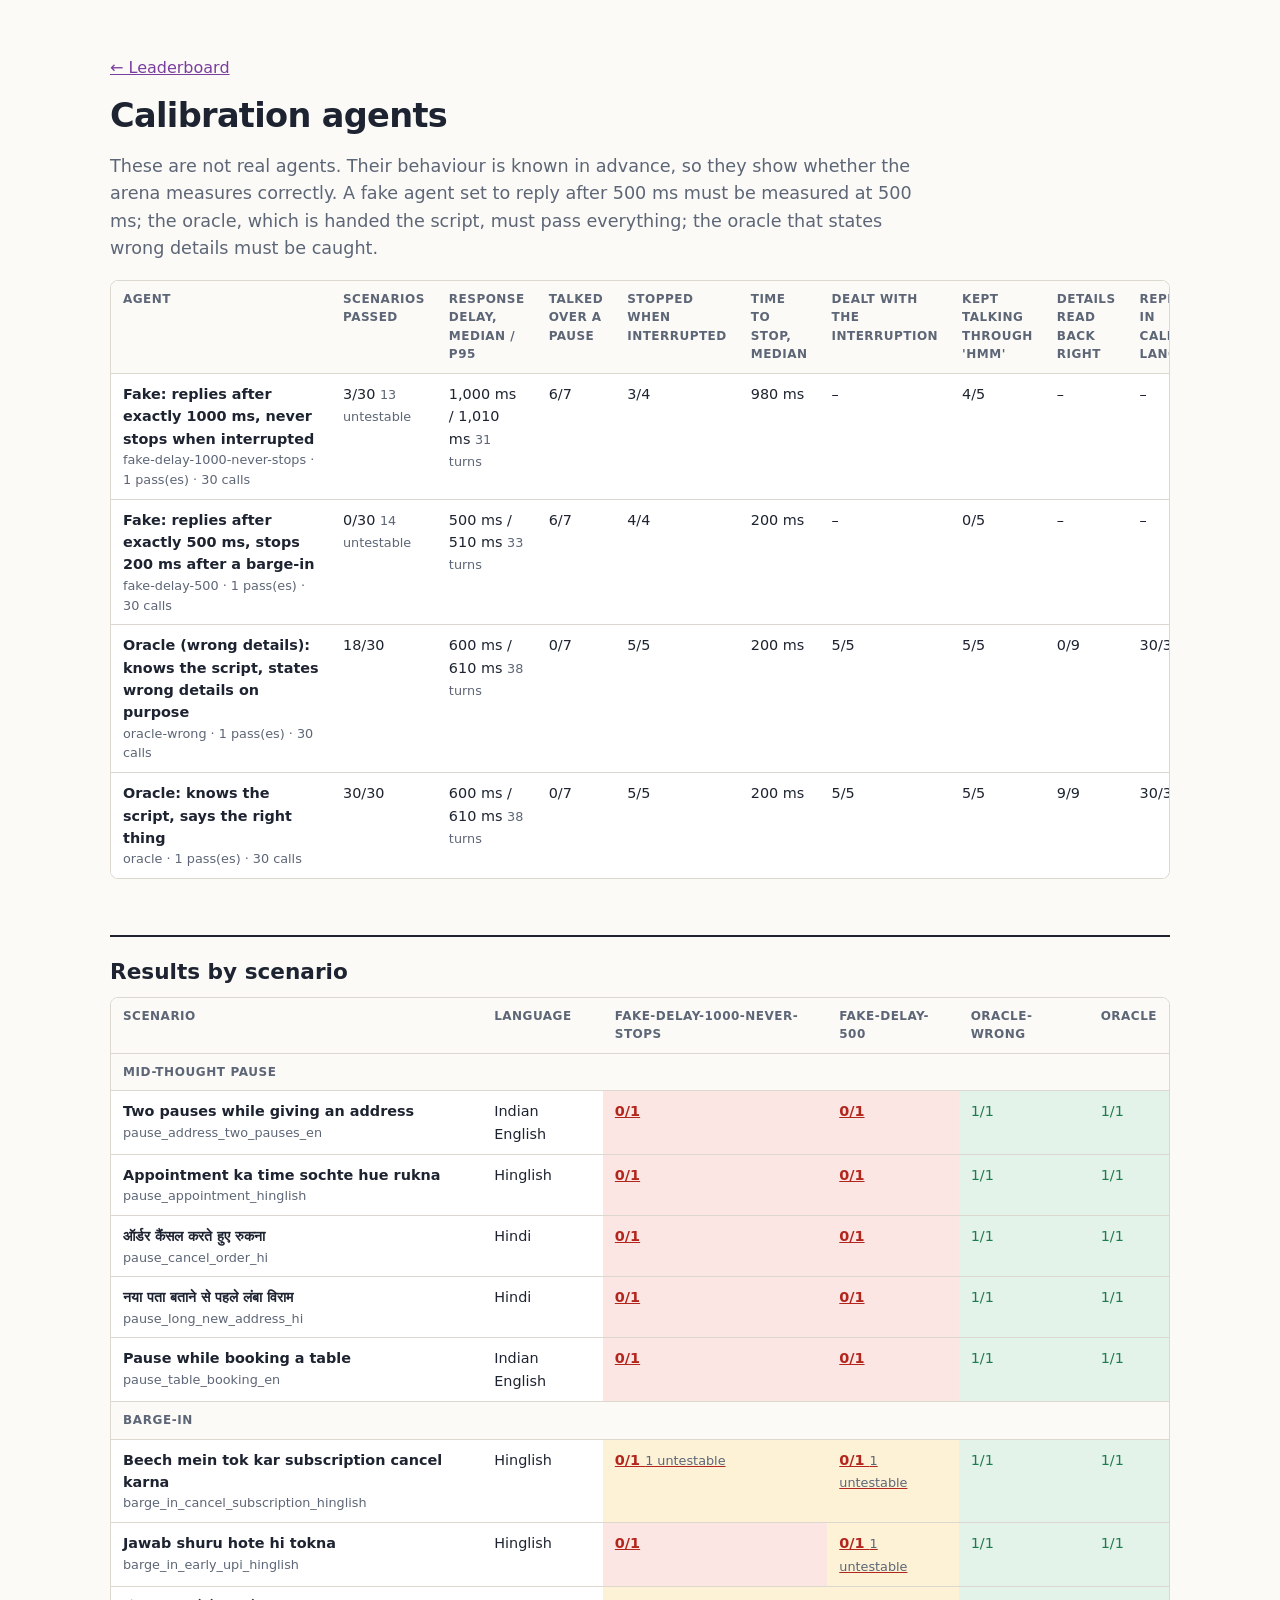
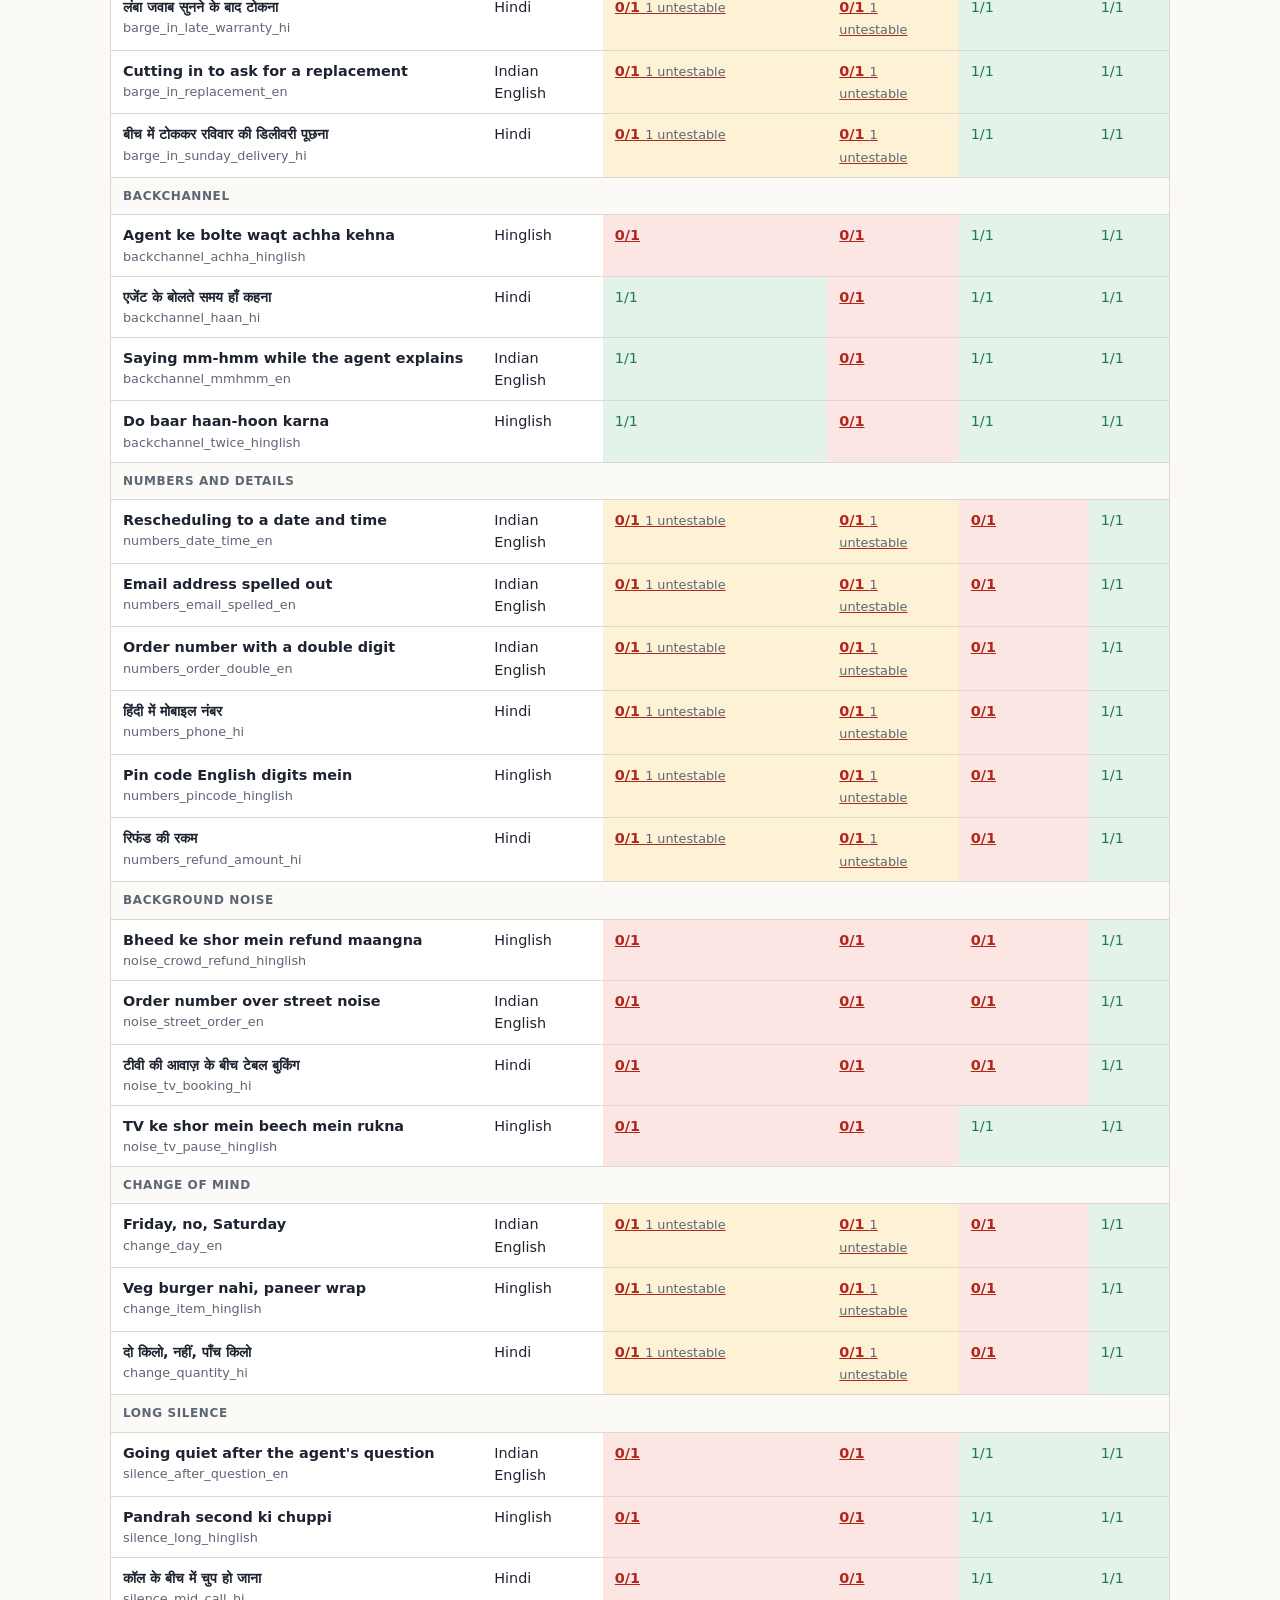
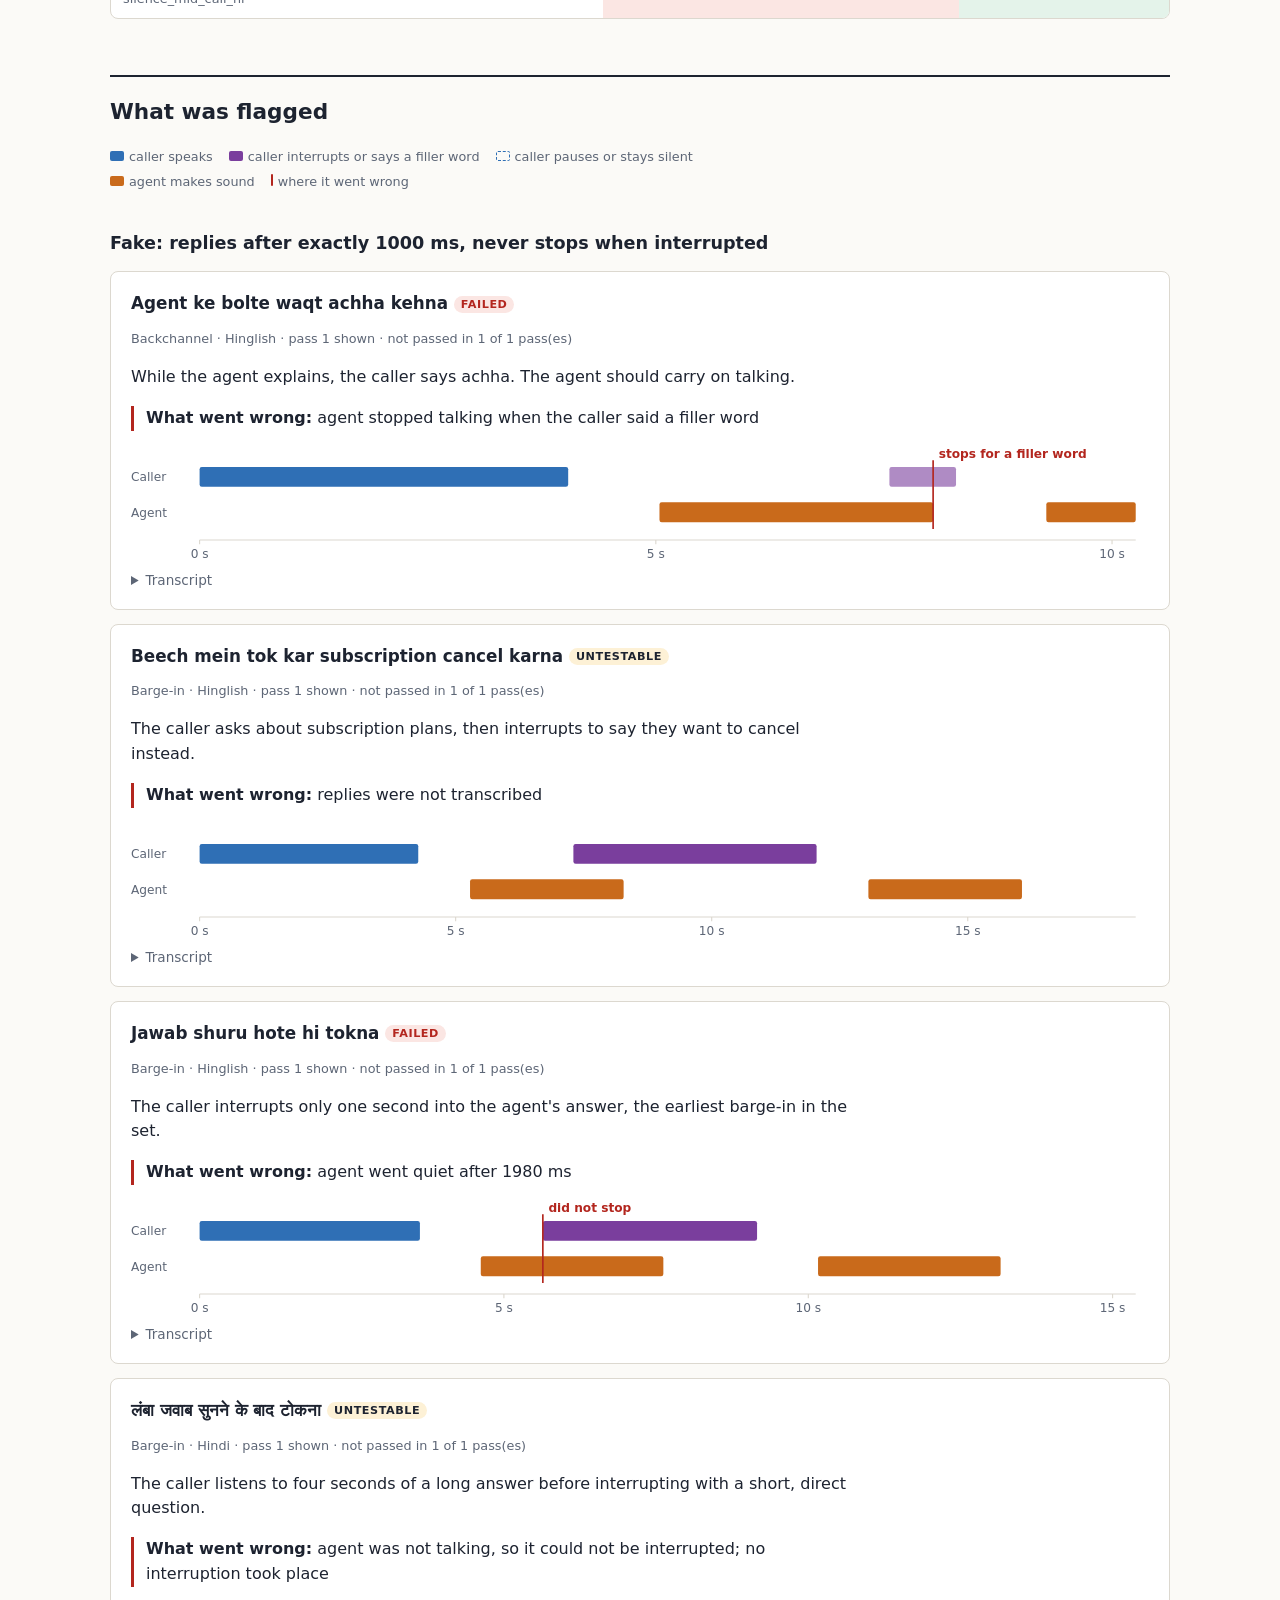
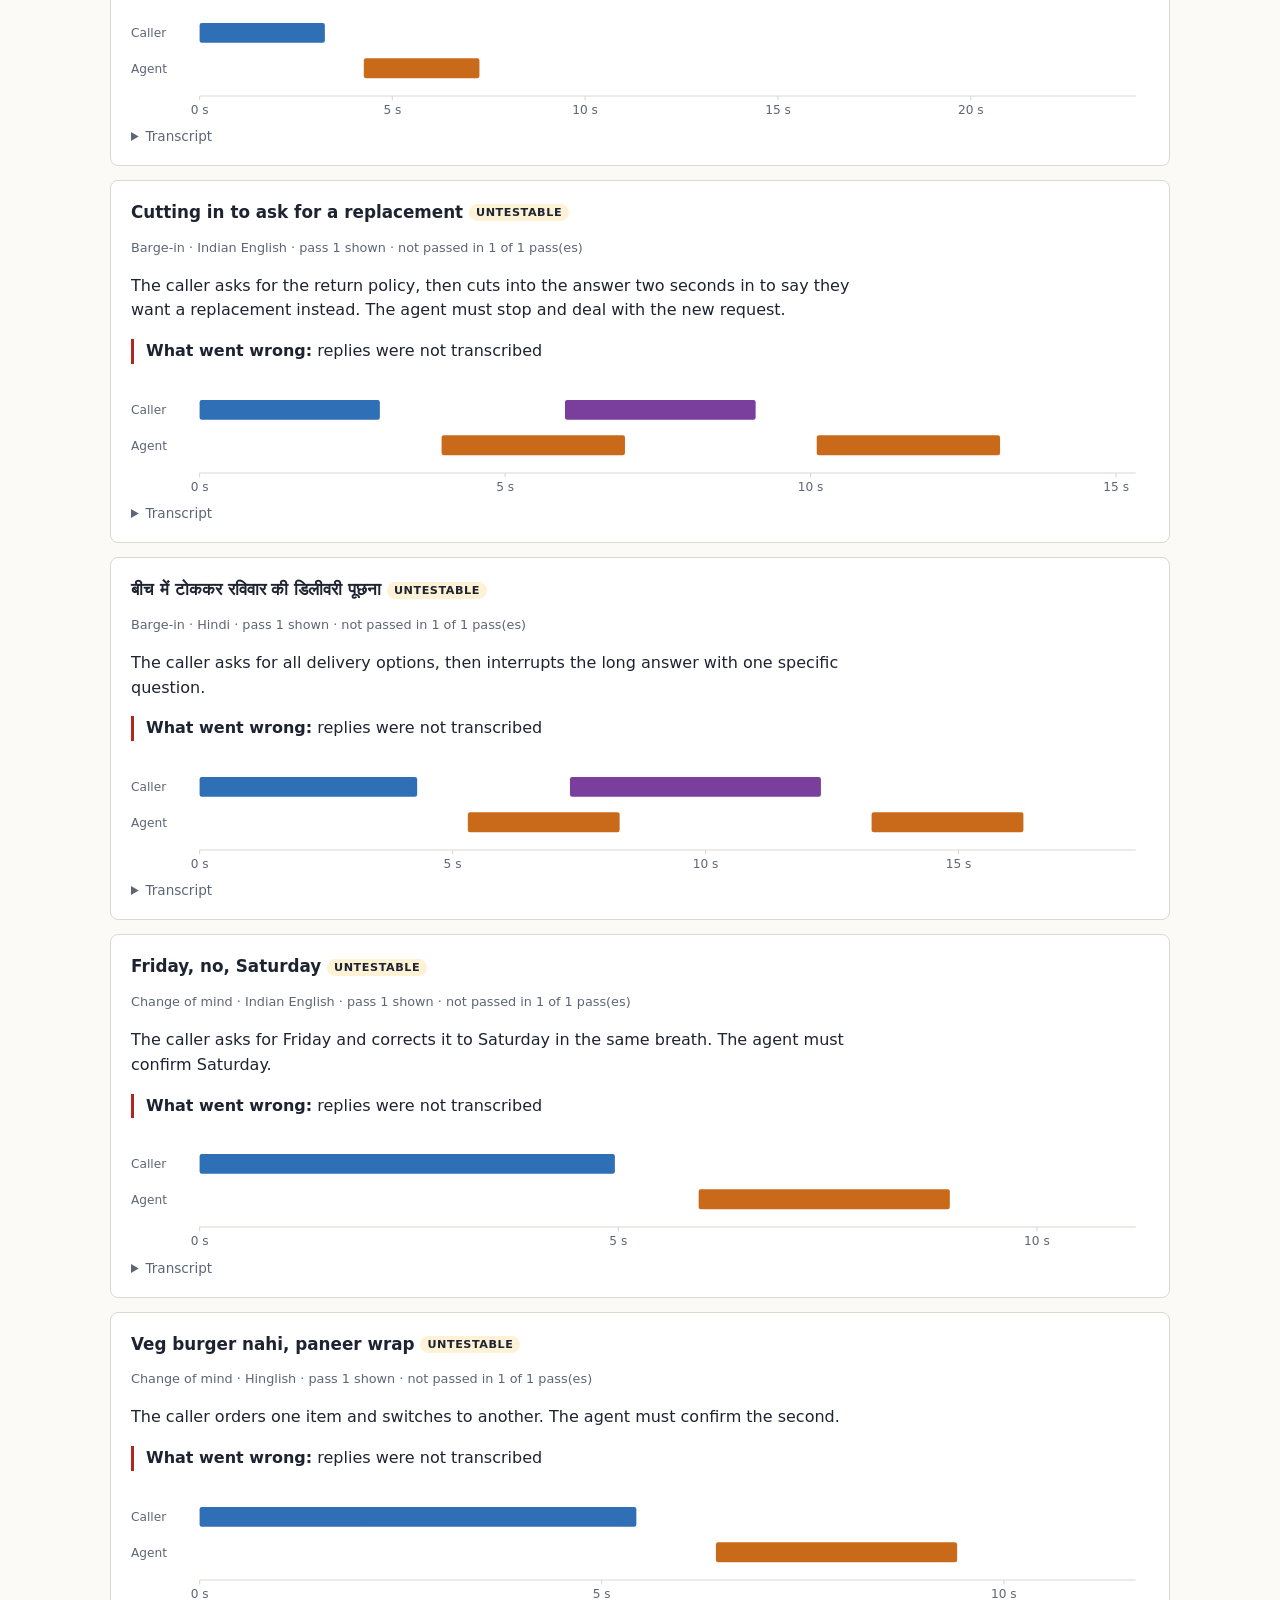
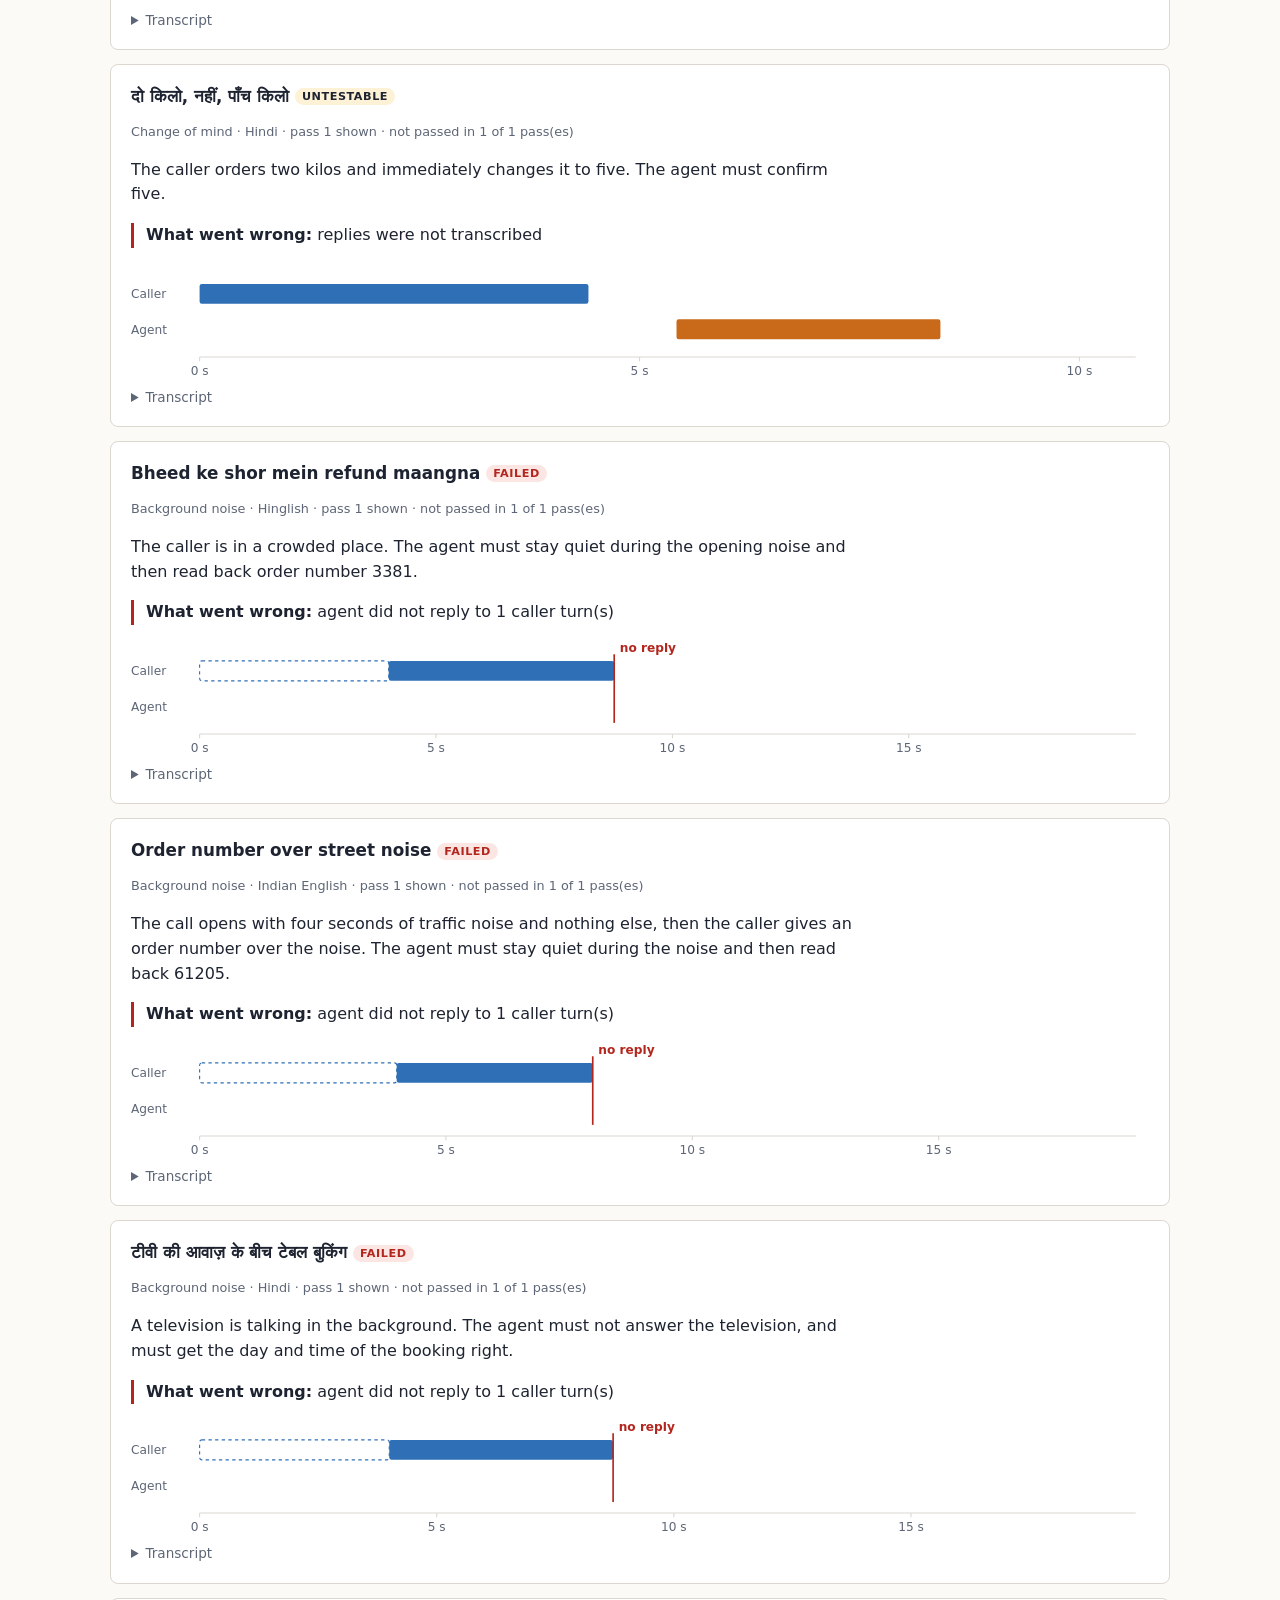
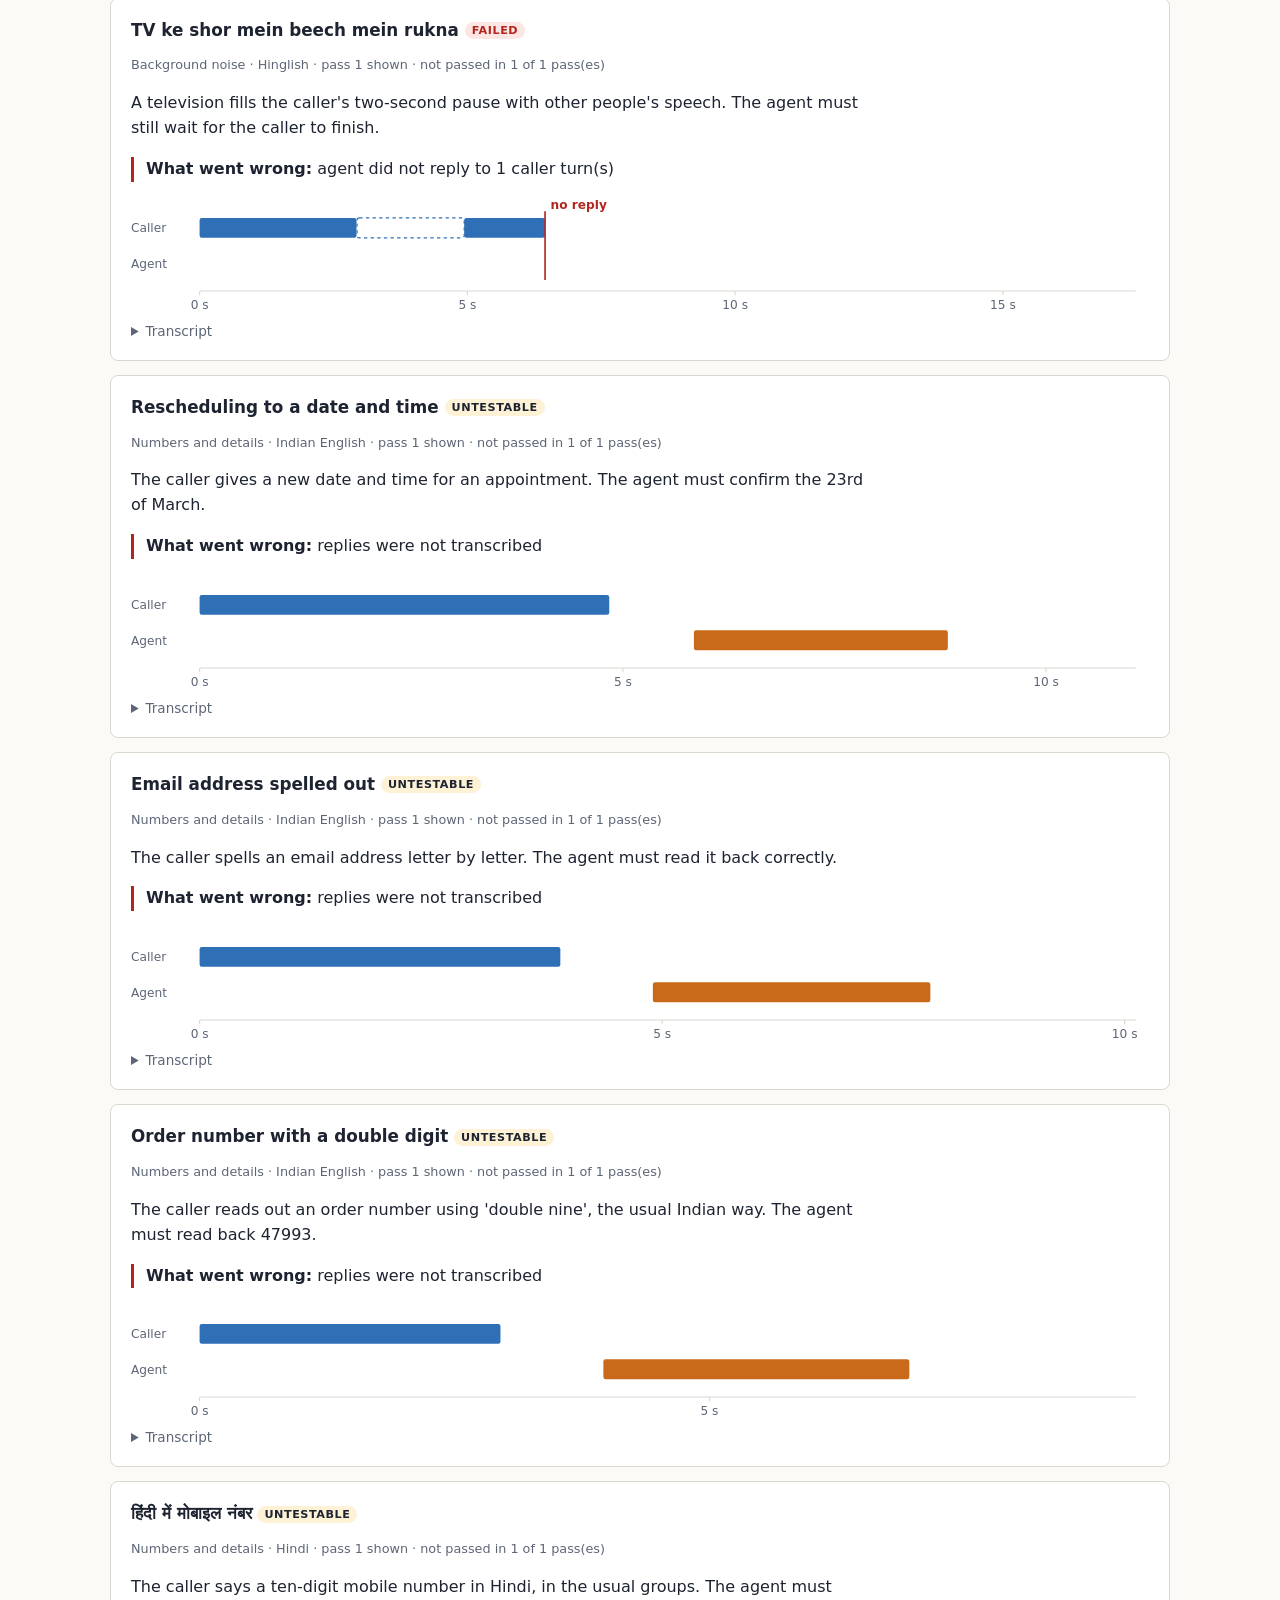
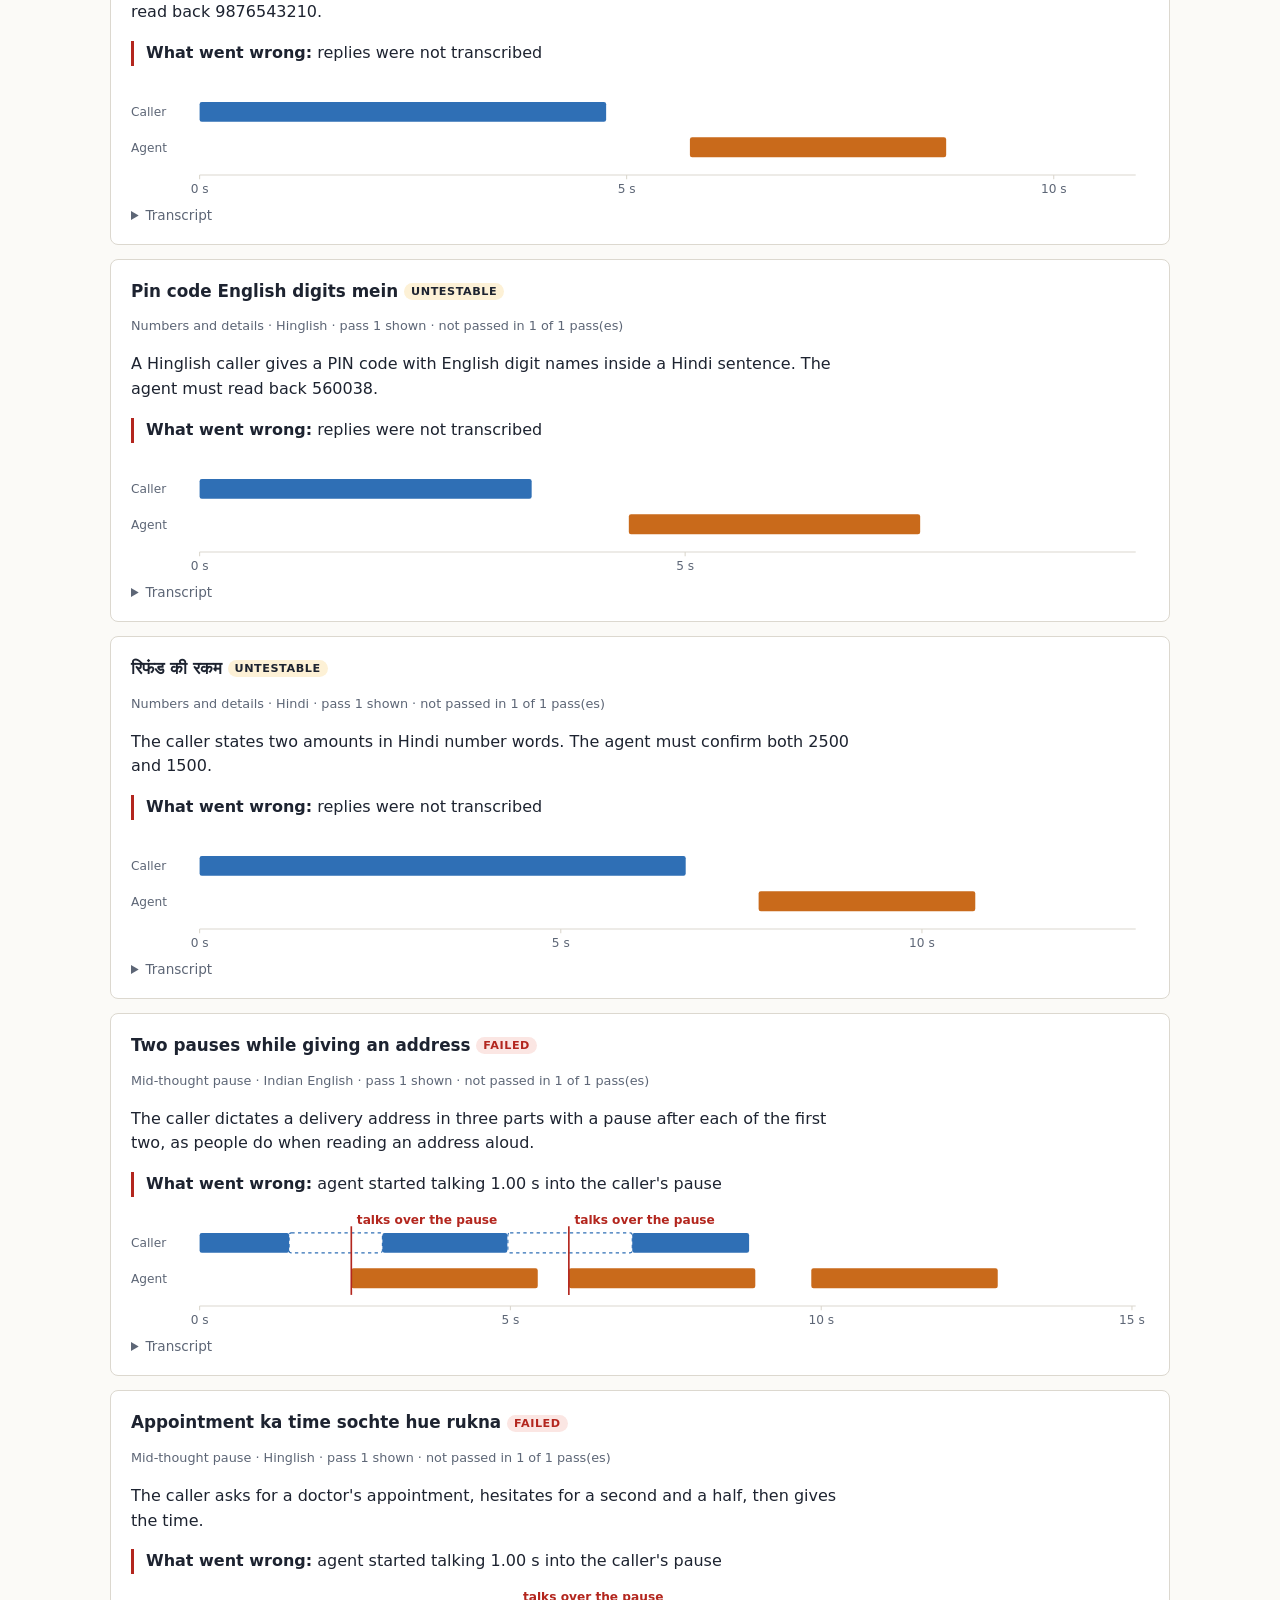
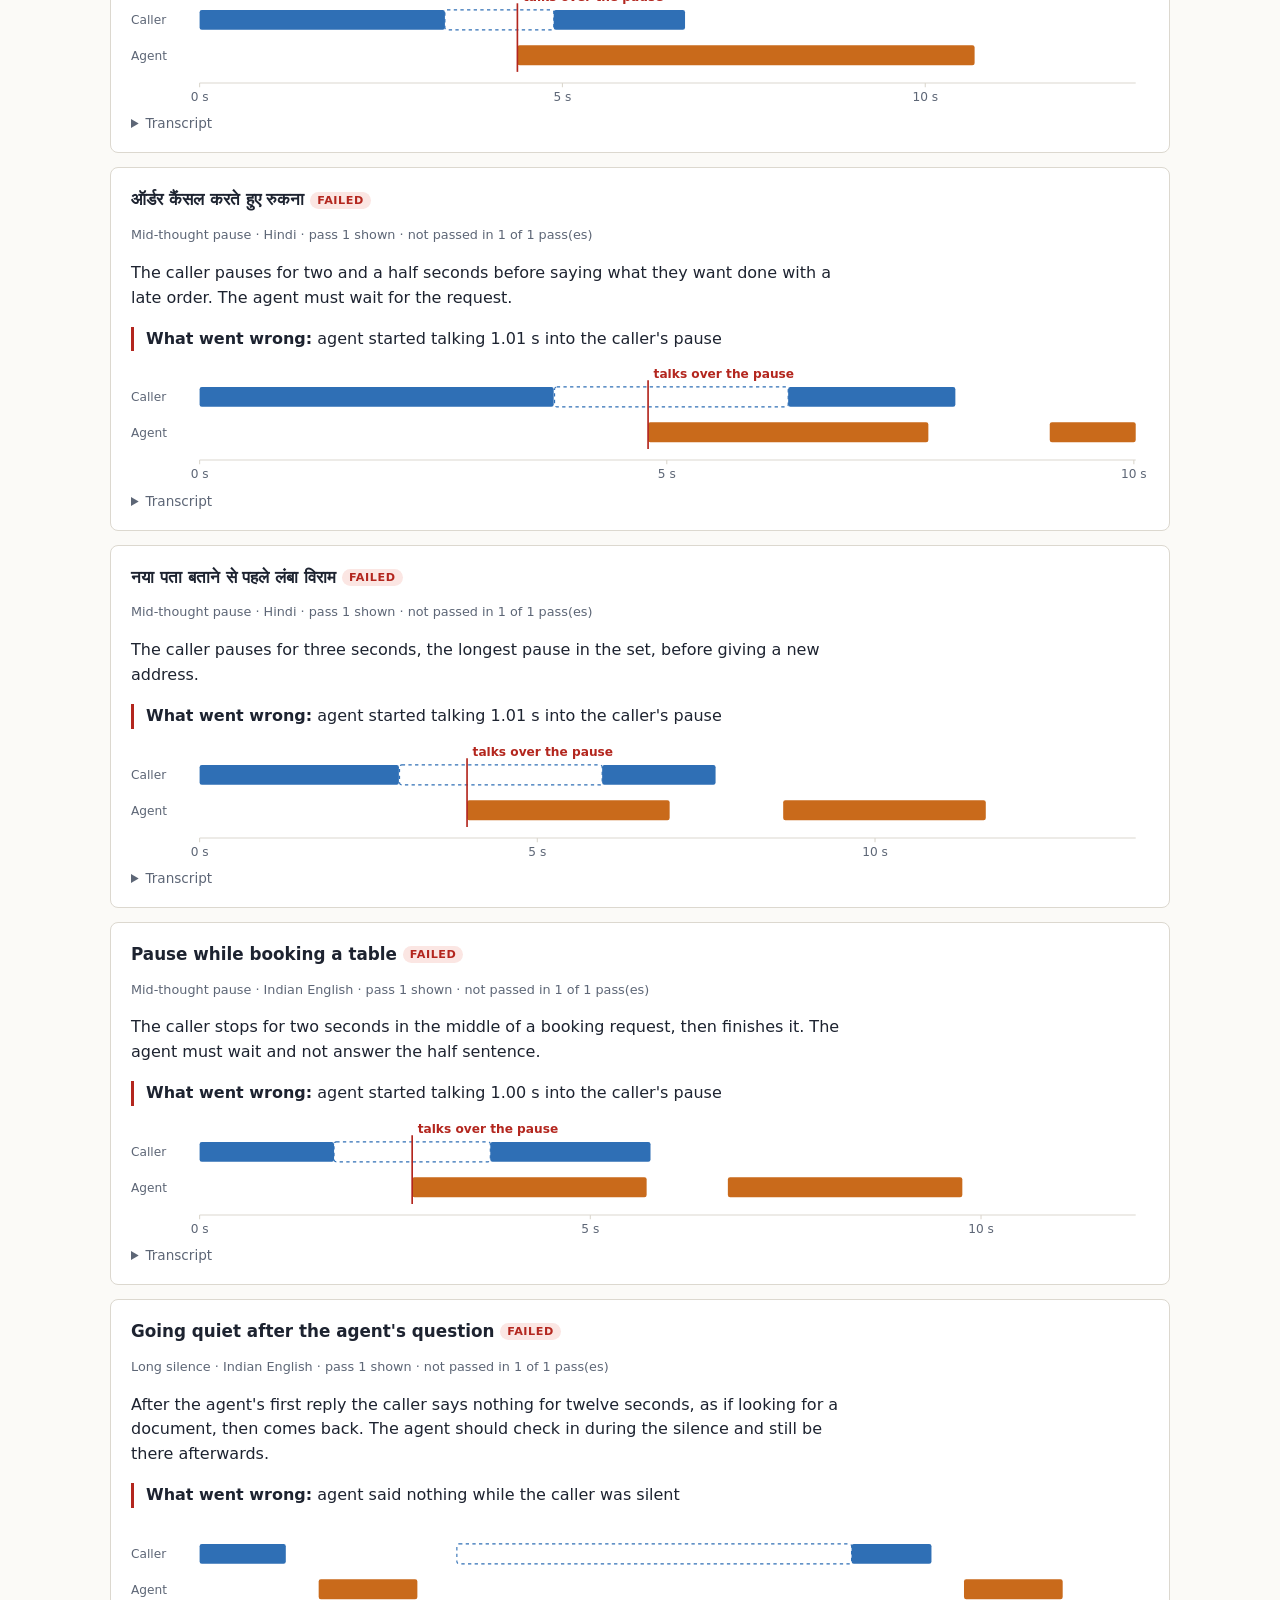
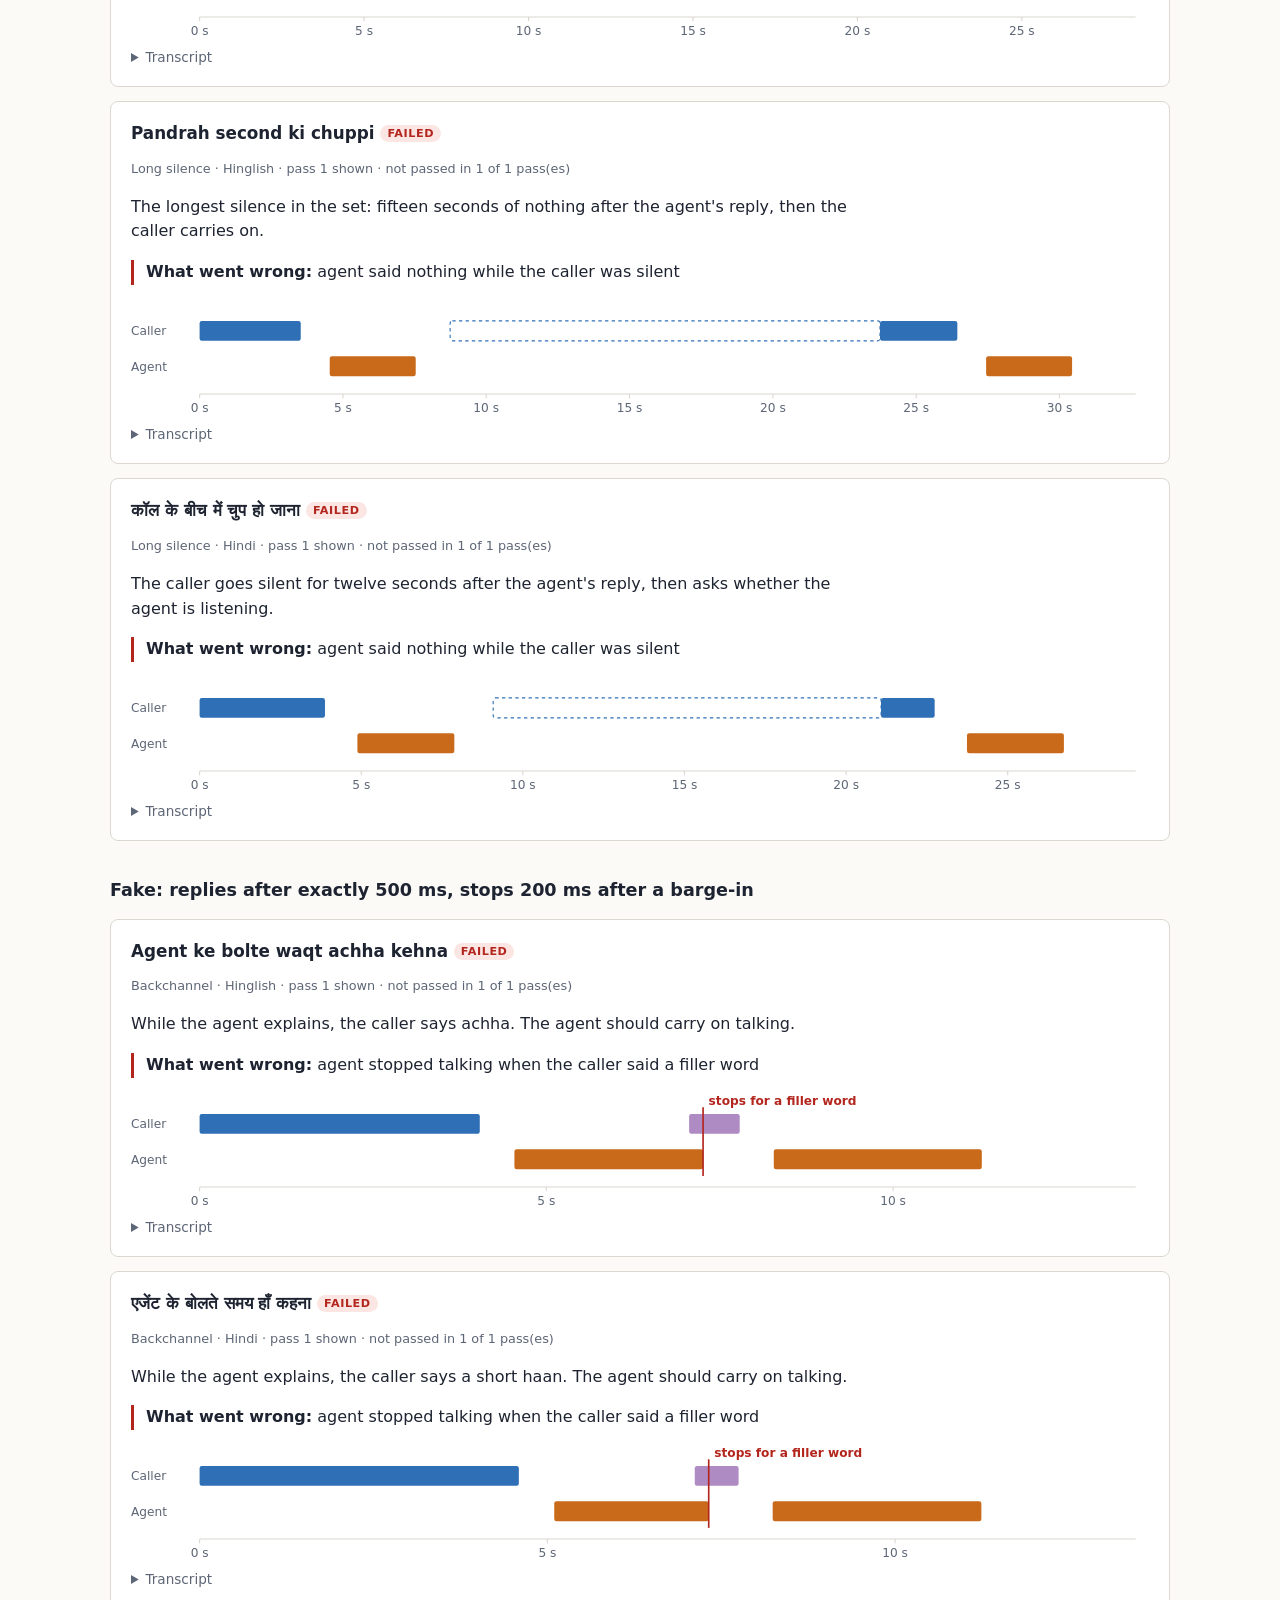
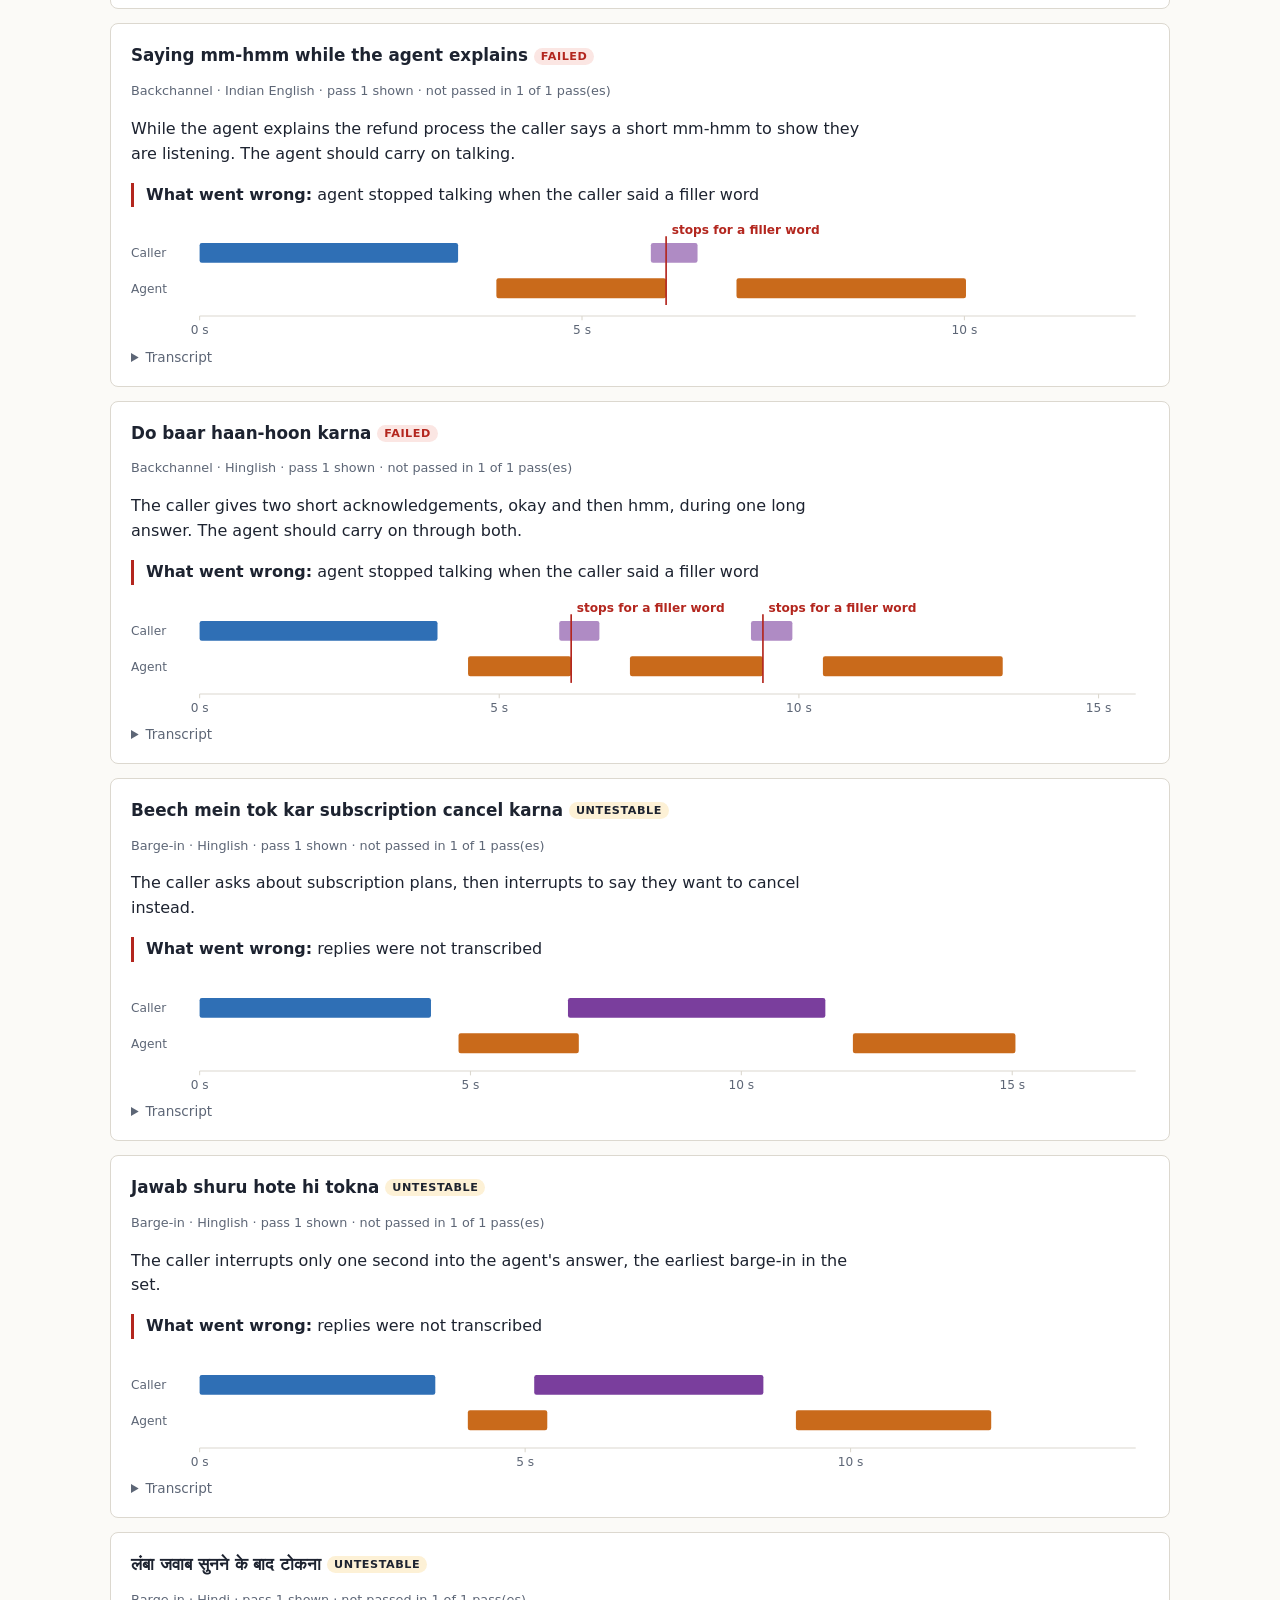
==== docs/calibration.html @ 0c14bcfb "Add the generated leaderboard site with failure audio" ====
<!doctype html><html lang='en'><head><meta charset='utf-8'><meta name='viewport' content='width=device-width,initial-scale=1'><title>Calibration agents</title><style>
:root{--bg:#fbfaf7;--ink:#1d2330;--mute:#5d6676;--line:#dcd8cf;--card:#fff;--caller:#2f6fb5;--agent:#c96a1b;
--bad:#b3261e;--good:#1f7a4d;--goodbg:#e4f3ea;--badbg:#fbe6e3;--mixbg:#fdf1d6;--accent:#7a3e9d}
@media (prefers-color-scheme:dark){:root{--bg:#14171d;--ink:#e8e6e1;--mute:#a0a7b4;--line:#333946;--card:#1c2029;
--caller:#6aa6e8;--agent:#f0975a;--bad:#ff8a80;--good:#6fd39b;--goodbg:#173326;--badbg:#3d1f1c;--mixbg:#3a3118;--accent:#c79be3}}
*{box-sizing:border-box}body{margin:0;background:var(--bg);color:var(--ink);
font:16px/1.55 ui-sans-serif,system-ui,-apple-system,"Segoe UI",sans-serif}
main{max-width:1100px;margin:0 auto;padding:40px 20px 80px}
h1{font-size:2.1rem;line-height:1.15;margin:0 0 10px;letter-spacing:-.02em}
h2{font-size:1.35rem;margin:56px 0 8px;padding-top:18px;border-top:2px solid var(--ink)}
h3{font-size:1.1rem;margin:36px 0 10px}h4{margin:0 0 4px;font-size:1.05rem}
p{max-width:72ch}.lede{font-size:1.1rem;color:var(--mute)}a{color:var(--accent)}
.note,.meta,.spread,small{color:var(--mute);font-size:.8rem;font-weight:400}
.scroll{overflow-x:auto;border:1px solid var(--line);border-radius:8px;background:var(--card)}
table{border-collapse:collapse;width:100%;font-size:.9rem;font-variant-numeric:tabular-nums}
th,td{padding:9px 12px;text-align:left;border-bottom:1px solid var(--line);vertical-align:top}
thead th{font-size:.75rem;text-transform:uppercase;letter-spacing:.04em;color:var(--mute);background:var(--bg)}
tbody tr:last-child>*{border-bottom:0}th[scope=row]{font-weight:600;min-width:220px}
.matrix td.pass{background:var(--goodbg);color:var(--good)}.matrix td.fail{background:var(--badbg)}
.matrix td.mixed{background:var(--mixbg)}.matrix td.na{color:var(--mute)}
.matrix td a{color:var(--bad);font-weight:600}.family th{background:var(--bg);font-size:.75rem;
text-transform:uppercase;letter-spacing:.05em;color:var(--mute)}
.card{background:var(--card);border:1px solid var(--line);border-radius:8px;padding:18px 20px;margin:14px 0}
.badge{font-size:.7rem;text-transform:uppercase;letter-spacing:.05em;padding:2px 7px;border-radius:99px;
vertical-align:middle;background:var(--badbg);color:var(--bad)}.badge.untestable{background:var(--mixbg);color:var(--ink)}
.why{border-left:3px solid var(--bad);padding-left:12px}.k{font-weight:600;margin:10px 0 2px;font-size:.85rem}
svg{width:100%;height:auto;margin:6px 0;display:block}audio{width:100%;margin-top:6px}
.lab,.tick,.marktext{font:11px ui-sans-serif,system-ui,sans-serif;fill:var(--mute)}.tick{text-anchor:middle}
.axis{stroke:var(--line)}.caller{fill:var(--caller)}.caller.barge_in{fill:var(--accent)}
.caller.backchannel{fill:var(--accent);opacity:.6}.agent{fill:var(--agent)}
.gap{fill:none;stroke:var(--caller);stroke-dasharray:3 3}.mark{stroke:var(--bad);stroke-width:1.5}
.marktext{fill:var(--bad);font-weight:600}
.legend span{display:inline-block;margin-right:16px;font-size:.8rem;color:var(--mute)}
.legend i{display:inline-block;width:14px;height:10px;border-radius:2px;margin-right:5px;vertical-align:baseline}
details{margin-top:8px}summary{cursor:pointer;color:var(--mute);font-size:.85rem}ol{margin:4px 0;padding-left:22px}
dl{display:grid;grid-template-columns:max-content 1fr;gap:6px 18px;max-width:90ch}
dt{font-weight:600}dd{margin:0;color:var(--mute)}
</style></head><body><main><p><a href='index.html'>← Leaderboard</a></p><h1>Calibration agents</h1><p class='lede'>These are not real agents. Their behaviour is known in advance, so they show whether the arena measures correctly. A fake agent set to reply after 500 ms must be measured at 500 ms; the oracle, which is handed the script, must pass everything; the oracle that states wrong details must be caught.</p><div class='scroll'><table class='board'><thead><tr><th>Agent</th><th>Scenarios passed</th><th>Response delay, median / p95</th><th>Talked over a pause</th><th>Stopped when interrupted</th><th>Time to stop, median</th><th>Dealt with the interruption</th><th>Kept talking through &#x27;hmm&#x27;</th><th>Details read back right</th><th>Replied in caller&#x27;s language</th><th>Turns with no reply</th></tr></thead><tbody><tr><th scope='row'>Fake: replies after exactly 1000 ms, never stops when interrupted<div class='spread'>fake-delay-1000-never-stops · 1 pass(es) · 30 calls</div></th><td>3/30 <small>13 untestable</small></td><td>1,000 ms / 1,010 ms <small>31 turns</small></td><td>6/7</td><td>3/4</td><td>980 ms</td><td>–</td><td>4/5</td><td>–</td><td>–</td><td>4/37</td></tr><tr><th scope='row'>Fake: replies after exactly 500 ms, stops 200 ms after a barge-in<div class='spread'>fake-delay-500 · 1 pass(es) · 30 calls</div></th><td>0/30 <small>14 untestable</small></td><td>500 ms / 510 ms <small>33 turns</small></td><td>6/7</td><td>4/4</td><td>200 ms</td><td>–</td><td>0/5</td><td>–</td><td>–</td><td>4/37</td></tr><tr><th scope='row'>Oracle (wrong details): knows the script, states wrong details on purpose<div class='spread'>oracle-wrong · 1 pass(es) · 30 calls</div></th><td>18/30</td><td>600 ms / 610 ms <small>38 turns</small></td><td>0/7</td><td>5/5</td><td>200 ms</td><td>5/5</td><td>5/5</td><td>0/9</td><td>30/30</td><td>0/38</td></tr><tr><th scope='row'>Oracle: knows the script, says the right thing<div class='spread'>oracle · 1 pass(es) · 30 calls</div></th><td>30/30</td><td>600 ms / 610 ms <small>38 turns</small></td><td>0/7</td><td>5/5</td><td>200 ms</td><td>5/5</td><td>5/5</td><td>9/9</td><td>30/30</td><td>0/38</td></tr></tbody></table></div><h2>Results by scenario</h2><div class='scroll'><table class='matrix'><thead><tr><th>Scenario</th><th>Language</th><th>fake-delay-1000-never-stops</th><th>fake-delay-500</th><th>oracle-wrong</th><th>oracle</th></tr></thead><tbody><tr class='family'><th colspan='6'>Mid-thought pause</th></tr><tr><th scope='row' title='The caller dictates a delivery address in three parts with a pause after each of the first two, as people do when reading an address aloud.'>Two pauses while giving an address<div class='spread'>pause_address_two_pauses_en</div></th><td>Indian English</td><td class='fail'><a href='#fake-delay-1000-never-stops--pause_address_two_pauses_en'>0/1</a></td><td class='fail'><a href='#fake-delay-500--pause_address_two_pauses_en'>0/1</a></td><td class='pass'>1/1</td><td class='pass'>1/1</td></tr><tr><th scope='row' title='The caller asks for a doctor&#x27;s appointment, hesitates for a second and a half, then gives the time.'>Appointment ka time sochte hue rukna<div class='spread'>pause_appointment_hinglish</div></th><td>Hinglish</td><td class='fail'><a href='#fake-delay-1000-never-stops--pause_appointment_hinglish'>0/1</a></td><td class='fail'><a href='#fake-delay-500--pause_appointment_hinglish'>0/1</a></td><td class='pass'>1/1</td><td class='pass'>1/1</td></tr><tr><th scope='row' title='The caller pauses for two and a half seconds before saying what they want done with a late order. The agent must wait for the request.'>ऑर्डर कैंसल करते हुए रुकना<div class='spread'>pause_cancel_order_hi</div></th><td>Hindi</td><td class='fail'><a href='#fake-delay-1000-never-stops--pause_cancel_order_hi'>0/1</a></td><td class='fail'><a href='#fake-delay-500--pause_cancel_order_hi'>0/1</a></td><td class='pass'>1/1</td><td class='pass'>1/1</td></tr><tr><th scope='row' title='The caller pauses for three seconds, the longest pause in the set, before giving a new address.'>नया पता बताने से पहले लंबा विराम<div class='spread'>pause_long_new_address_hi</div></th><td>Hindi</td><td class='fail'><a href='#fake-delay-1000-never-stops--pause_long_new_address_hi'>0/1</a></td><td class='fail'><a href='#fake-delay-500--pause_long_new_address_hi'>0/1</a></td><td class='pass'>1/1</td><td class='pass'>1/1</td></tr><tr><th scope='row' title='The caller stops for two seconds in the middle of a booking request, then finishes it. The agent must wait and not answer the half sentence.'>Pause while booking a table<div class='spread'>pause_table_booking_en</div></th><td>Indian English</td><td class='fail'><a href='#fake-delay-1000-never-stops--pause_table_booking_en'>0/1</a></td><td class='fail'><a href='#fake-delay-500--pause_table_booking_en'>0/1</a></td><td class='pass'>1/1</td><td class='pass'>1/1</td></tr><tr class='family'><th colspan='6'>Barge-in</th></tr><tr><th scope='row' title='The caller asks about subscription plans, then interrupts to say they want to cancel instead.'>Beech mein tok kar subscription cancel karna<div class='spread'>barge_in_cancel_subscription_hinglish</div></th><td>Hinglish</td><td class='mixed'><a href='#fake-delay-1000-never-stops--barge_in_cancel_subscription_hinglish'>0/1 <small>1 untestable</small></a></td><td class='mixed'><a href='#fake-delay-500--barge_in_cancel_subscription_hinglish'>0/1 <small>1 untestable</small></a></td><td class='pass'>1/1</td><td class='pass'>1/1</td></tr><tr><th scope='row' title='The caller interrupts only one second into the agent&#x27;s answer, the earliest barge-in in the set.'>Jawab shuru hote hi tokna<div class='spread'>barge_in_early_upi_hinglish</div></th><td>Hinglish</td><td class='fail'><a href='#fake-delay-1000-never-stops--barge_in_early_upi_hinglish'>0/1</a></td><td class='mixed'><a href='#fake-delay-500--barge_in_early_upi_hinglish'>0/1 <small>1 untestable</small></a></td><td class='pass'>1/1</td><td class='pass'>1/1</td></tr><tr><th scope='row' title='The caller listens to four seconds of a long answer before interrupting with a short, direct question.'>लंबा जवाब सुनने के बाद टोकना<div class='spread'>barge_in_late_warranty_hi</div></th><td>Hindi</td><td class='mixed'><a href='#fake-delay-1000-never-stops--barge_in_late_warranty_hi'>0/1 <small>1 untestable</small></a></td><td class='mixed'><a href='#fake-delay-500--barge_in_late_warranty_hi'>0/1 <small>1 untestable</small></a></td><td class='pass'>1/1</td><td class='pass'>1/1</td></tr><tr><th scope='row' title='The caller asks for the return policy, then cuts into the answer two seconds in to say they want a replacement instead. The agent must stop and deal with the new request.'>Cutting in to ask for a replacement<div class='spread'>barge_in_replacement_en</div></th><td>Indian English</td><td class='mixed'><a href='#fake-delay-1000-never-stops--barge_in_replacement_en'>0/1 <small>1 untestable</small></a></td><td class='mixed'><a href='#fake-delay-500--barge_in_replacement_en'>0/1 <small>1 untestable</small></a></td><td class='pass'>1/1</td><td class='pass'>1/1</td></tr><tr><th scope='row' title='The caller asks for all delivery options, then interrupts the long answer with one specific question.'>बीच में टोककर रविवार की डिलीवरी पूछना<div class='spread'>barge_in_sunday_delivery_hi</div></th><td>Hindi</td><td class='mixed'><a href='#fake-delay-1000-never-stops--barge_in_sunday_delivery_hi'>0/1 <small>1 untestable</small></a></td><td class='mixed'><a href='#fake-delay-500--barge_in_sunday_delivery_hi'>0/1 <small>1 untestable</small></a></td><td class='pass'>1/1</td><td class='pass'>1/1</td></tr><tr class='family'><th colspan='6'>Backchannel</th></tr><tr><th scope='row' title='While the agent explains, the caller says achha. The agent should carry on talking.'>Agent ke bolte waqt achha kehna<div class='spread'>backchannel_achha_hinglish</div></th><td>Hinglish</td><td class='fail'><a href='#fake-delay-1000-never-stops--backchannel_achha_hinglish'>0/1</a></td><td class='fail'><a href='#fake-delay-500--backchannel_achha_hinglish'>0/1</a></td><td class='pass'>1/1</td><td class='pass'>1/1</td></tr><tr><th scope='row' title='While the agent explains, the caller says a short haan. The agent should carry on talking.'>एजेंट के बोलते समय हाँ कहना<div class='spread'>backchannel_haan_hi</div></th><td>Hindi</td><td class='pass'>1/1</td><td class='fail'><a href='#fake-delay-500--backchannel_haan_hi'>0/1</a></td><td class='pass'>1/1</td><td class='pass'>1/1</td></tr><tr><th scope='row' title='While the agent explains the refund process the caller says a short mm-hmm to show they are listening. The agent should carry on talking.'>Saying mm-hmm while the agent explains<div class='spread'>backchannel_mmhmm_en</div></th><td>Indian English</td><td class='pass'>1/1</td><td class='fail'><a href='#fake-delay-500--backchannel_mmhmm_en'>0/1</a></td><td class='pass'>1/1</td><td class='pass'>1/1</td></tr><tr><th scope='row' title='The caller gives two short acknowledgements, okay and then hmm, during one long answer. The agent should carry on through both.'>Do baar haan-hoon karna<div class='spread'>backchannel_twice_hinglish</div></th><td>Hinglish</td><td class='pass'>1/1</td><td class='fail'><a href='#fake-delay-500--backchannel_twice_hinglish'>0/1</a></td><td class='pass'>1/1</td><td class='pass'>1/1</td></tr><tr class='family'><th colspan='6'>Numbers and details</th></tr><tr><th scope='row' title='The caller gives a new date and time for an appointment. The agent must confirm the 23rd of March.'>Rescheduling to a date and time<div class='spread'>numbers_date_time_en</div></th><td>Indian English</td><td class='mixed'><a href='#fake-delay-1000-never-stops--numbers_date_time_en'>0/1 <small>1 untestable</small></a></td><td class='mixed'><a href='#fake-delay-500--numbers_date_time_en'>0/1 <small>1 untestable</small></a></td><td class='fail'><a href='#oracle-wrong--numbers_date_time_en'>0/1</a></td><td class='pass'>1/1</td></tr><tr><th scope='row' title='The caller spells an email address letter by letter. The agent must read it back correctly.'>Email address spelled out<div class='spread'>numbers_email_spelled_en</div></th><td>Indian English</td><td class='mixed'><a href='#fake-delay-1000-never-stops--numbers_email_spelled_en'>0/1 <small>1 untestable</small></a></td><td class='mixed'><a href='#fake-delay-500--numbers_email_spelled_en'>0/1 <small>1 untestable</small></a></td><td class='fail'><a href='#oracle-wrong--numbers_email_spelled_en'>0/1</a></td><td class='pass'>1/1</td></tr><tr><th scope='row' title='The caller reads out an order number using &#x27;double nine&#x27;, the usual Indian way. The agent must read back 47993.'>Order number with a double digit<div class='spread'>numbers_order_double_en</div></th><td>Indian English</td><td class='mixed'><a href='#fake-delay-1000-never-stops--numbers_order_double_en'>0/1 <small>1 untestable</small></a></td><td class='mixed'><a href='#fake-delay-500--numbers_order_double_en'>0/1 <small>1 untestable</small></a></td><td class='fail'><a href='#oracle-wrong--numbers_order_double_en'>0/1</a></td><td class='pass'>1/1</td></tr><tr><th scope='row' title='The caller says a ten-digit mobile number in Hindi, in the usual groups. The agent must read back 9876543210.'>हिंदी में मोबाइल नंबर<div class='spread'>numbers_phone_hi</div></th><td>Hindi</td><td class='mixed'><a href='#fake-delay-1000-never-stops--numbers_phone_hi'>0/1 <small>1 untestable</small></a></td><td class='mixed'><a href='#fake-delay-500--numbers_phone_hi'>0/1 <small>1 untestable</small></a></td><td class='fail'><a href='#oracle-wrong--numbers_phone_hi'>0/1</a></td><td class='pass'>1/1</td></tr><tr><th scope='row' title='A Hinglish caller gives a PIN code with English digit names inside a Hindi sentence. The agent must read back 560038.'>Pin code English digits mein<div class='spread'>numbers_pincode_hinglish</div></th><td>Hinglish</td><td class='mixed'><a href='#fake-delay-1000-never-stops--numbers_pincode_hinglish'>0/1 <small>1 untestable</small></a></td><td class='mixed'><a href='#fake-delay-500--numbers_pincode_hinglish'>0/1 <small>1 untestable</small></a></td><td class='fail'><a href='#oracle-wrong--numbers_pincode_hinglish'>0/1</a></td><td class='pass'>1/1</td></tr><tr><th scope='row' title='The caller states two amounts in Hindi number words. The agent must confirm both 2500 and 1500.'>रिफंड की रकम<div class='spread'>numbers_refund_amount_hi</div></th><td>Hindi</td><td class='mixed'><a href='#fake-delay-1000-never-stops--numbers_refund_amount_hi'>0/1 <small>1 untestable</small></a></td><td class='mixed'><a href='#fake-delay-500--numbers_refund_amount_hi'>0/1 <small>1 untestable</small></a></td><td class='fail'><a href='#oracle-wrong--numbers_refund_amount_hi'>0/1</a></td><td class='pass'>1/1</td></tr><tr class='family'><th colspan='6'>Background noise</th></tr><tr><th scope='row' title='The caller is in a crowded place. The agent must stay quiet during the opening noise and then read back order number 3381.'>Bheed ke shor mein refund maangna<div class='spread'>noise_crowd_refund_hinglish</div></th><td>Hinglish</td><td class='fail'><a href='#fake-delay-1000-never-stops--noise_crowd_refund_hinglish'>0/1</a></td><td class='fail'><a href='#fake-delay-500--noise_crowd_refund_hinglish'>0/1</a></td><td class='fail'><a href='#oracle-wrong--noise_crowd_refund_hinglish'>0/1</a></td><td class='pass'>1/1</td></tr><tr><th scope='row' title='The call opens with four seconds of traffic noise and nothing else, then the caller gives an order number over the noise. The agent must stay quiet during the noise and then read back 61205.'>Order number over street noise<div class='spread'>noise_street_order_en</div></th><td>Indian English</td><td class='fail'><a href='#fake-delay-1000-never-stops--noise_street_order_en'>0/1</a></td><td class='fail'><a href='#fake-delay-500--noise_street_order_en'>0/1</a></td><td class='fail'><a href='#oracle-wrong--noise_street_order_en'>0/1</a></td><td class='pass'>1/1</td></tr><tr><th scope='row' title='A television is talking in the background. The agent must not answer the television, and must get the day and time of the booking right.'>टीवी की आवाज़ के बीच टेबल बुकिंग<div class='spread'>noise_tv_booking_hi</div></th><td>Hindi</td><td class='fail'><a href='#fake-delay-1000-never-stops--noise_tv_booking_hi'>0/1</a></td><td class='fail'><a href='#fake-delay-500--noise_tv_booking_hi'>0/1</a></td><td class='fail'><a href='#oracle-wrong--noise_tv_booking_hi'>0/1</a></td><td class='pass'>1/1</td></tr><tr><th scope='row' title='A television fills the caller&#x27;s two-second pause with other people&#x27;s speech. The agent must still wait for the caller to finish.'>TV ke shor mein beech mein rukna<div class='spread'>noise_tv_pause_hinglish</div></th><td>Hinglish</td><td class='fail'><a href='#fake-delay-1000-never-stops--noise_tv_pause_hinglish'>0/1</a></td><td class='fail'><a href='#fake-delay-500--noise_tv_pause_hinglish'>0/1</a></td><td class='pass'>1/1</td><td class='pass'>1/1</td></tr><tr class='family'><th colspan='6'>Change of mind</th></tr><tr><th scope='row' title='The caller asks for Friday and corrects it to Saturday in the same breath. The agent must confirm Saturday.'>Friday, no, Saturday<div class='spread'>change_day_en</div></th><td>Indian English</td><td class='mixed'><a href='#fake-delay-1000-never-stops--change_day_en'>0/1 <small>1 untestable</small></a></td><td class='mixed'><a href='#fake-delay-500--change_day_en'>0/1 <small>1 untestable</small></a></td><td class='fail'><a href='#oracle-wrong--change_day_en'>0/1</a></td><td class='pass'>1/1</td></tr><tr><th scope='row' title='The caller orders one item and switches to another. The agent must confirm the second.'>Veg burger nahi, paneer wrap<div class='spread'>change_item_hinglish</div></th><td>Hinglish</td><td class='mixed'><a href='#fake-delay-1000-never-stops--change_item_hinglish'>0/1 <small>1 untestable</small></a></td><td class='mixed'><a href='#fake-delay-500--change_item_hinglish'>0/1 <small>1 untestable</small></a></td><td class='fail'><a href='#oracle-wrong--change_item_hinglish'>0/1</a></td><td class='pass'>1/1</td></tr><tr><th scope='row' title='The caller orders two kilos and immediately changes it to five. The agent must confirm five.'>दो किलो, नहीं, पाँच किलो<div class='spread'>change_quantity_hi</div></th><td>Hindi</td><td class='mixed'><a href='#fake-delay-1000-never-stops--change_quantity_hi'>0/1 <small>1 untestable</small></a></td><td class='mixed'><a href='#fake-delay-500--change_quantity_hi'>0/1 <small>1 untestable</small></a></td><td class='fail'><a href='#oracle-wrong--change_quantity_hi'>0/1</a></td><td class='pass'>1/1</td></tr><tr class='family'><th colspan='6'>Long silence</th></tr><tr><th scope='row' title='After the agent&#x27;s first reply the caller says nothing for twelve seconds, as if looking for a document, then comes back. The agent should check in during the silence and still be there afterwards.'>Going quiet after the agent&#x27;s question<div class='spread'>silence_after_question_en</div></th><td>Indian English</td><td class='fail'><a href='#fake-delay-1000-never-stops--silence_after_question_en'>0/1</a></td><td class='fail'><a href='#fake-delay-500--silence_after_question_en'>0/1</a></td><td class='pass'>1/1</td><td class='pass'>1/1</td></tr><tr><th scope='row' title='The longest silence in the set: fifteen seconds of nothing after the agent&#x27;s reply, then the caller carries on.'>Pandrah second ki chuppi<div class='spread'>silence_long_hinglish</div></th><td>Hinglish</td><td class='fail'><a href='#fake-delay-1000-never-stops--silence_long_hinglish'>0/1</a></td><td class='fail'><a href='#fake-delay-500--silence_long_hinglish'>0/1</a></td><td class='pass'>1/1</td><td class='pass'>1/1</td></tr><tr><th scope='row' title='The caller goes silent for twelve seconds after the agent&#x27;s reply, then asks whether the agent is listening.'>कॉल के बीच में चुप हो जाना<div class='spread'>silence_mid_call_hi</div></th><td>Hindi</td><td class='fail'><a href='#fake-delay-1000-never-stops--silence_mid_call_hi'>0/1</a></td><td class='fail'><a href='#fake-delay-500--silence_mid_call_hi'>0/1</a></td><td class='pass'>1/1</td><td class='pass'>1/1</td></tr></tbody></table></div><h2>What was flagged</h2><p class='legend'><span><i style='background:var(--caller)'></i>caller speaks</span><span><i style='background:var(--accent)'></i>caller interrupts or says a filler word</span><span><i style='border:1px dashed var(--caller)'></i>caller pauses or stays silent</span><span><i style='background:var(--agent)'></i>agent makes sound</span><span><i style='background:var(--bad);width:2px;height:12px'></i>where it went wrong</span></p><h3>Fake: replies after exactly 1000 ms, never stops when interrupted</h3><article class='card' id='fake-delay-1000-never-stops--backchannel_achha_hinglish'><h4>Agent ke bolte waqt achha kehna <span class='badge failed'>failed</span></h4><p class='meta'>Backchannel · Hinglish · pass 1 shown · not passed in 1 of 1 pass(es)</p><p>While the agent explains, the caller says achha. The agent should carry on talking.</p><p class='why'><strong>What went wrong:</strong> agent stopped talking when the caller said a filler word</p><svg viewBox='0 0 920 104' role='img' aria-label='Timeline of the call'><text class='lab' x='0' y='31'>Caller</text><text class='lab' x='0' y='63'>Agent</text><line class='axis' x1='62' y1='84' x2='908' y2='84'/><line class='axis' x1='62.0' y1='84' x2='62.0' y2='88'/><text class='tick' x='62.0' y='100'>0 s</text><line class='axis' x1='474.3' y1='84' x2='474.3' y2='88'/><text class='tick' x='474.3' y='100'>5 s</text><line class='axis' x1='886.6' y1='84' x2='886.6' y2='88'/><text class='tick' x='886.6' y='100'>10 s</text><rect class='caller turn' x='62.0' y='18' width='333.1' height='18' rx='2'><title>Mujhe detail mein batao ki EMI ka process kya hota hai.</title></rect><rect class='caller backchannel' x='685.4' y='18' width='60.2' height='18' rx='2'><title>Achha.</title></rect><rect class='agent' x='477.6' y='50' width='247.4' height='18' rx='2'><title>agent speaks 5.04–8.04 s</title></rect><rect class='agent' x='827.2' y='50' width='80.8' height='18' rx='2'><title>agent speaks 9.28–10.26 s</title></rect><line class='mark' x1='724.9' y1='12' x2='724.9' y2='74'/><text class='marktext' x='729.9' y='10' text-anchor='start'>stops for a filler word</text></svg><details><summary>Transcript</summary><p class='k'>What the caller said</p><ol><li>Mujhe detail mein batao ki EMI ka process kya hota hai.</li><li>Achha. <em>(backchannel)</em></li></ol></details></article><article class='card' id='fake-delay-1000-never-stops--barge_in_cancel_subscription_hinglish'><h4>Beech mein tok kar subscription cancel karna <span class='badge untestable'>untestable</span></h4><p class='meta'>Barge-in · Hinglish · pass 1 shown · not passed in 1 of 1 pass(es)</p><p>The caller asks about subscription plans, then interrupts to say they want to cancel instead.</p><p class='why'><strong>What went wrong:</strong> replies were not transcribed</p><svg viewBox='0 0 920 104' role='img' aria-label='Timeline of the call'><text class='lab' x='0' y='31'>Caller</text><text class='lab' x='0' y='63'>Agent</text><line class='axis' x1='62' y1='84' x2='908' y2='84'/><line class='axis' x1='62.0' y1='84' x2='62.0' y2='88'/><text class='tick' x='62.0' y='100'>0 s</text><line class='axis' x1='293.4' y1='84' x2='293.4' y2='88'/><text class='tick' x='293.4' y='100'>5 s</text><line class='axis' x1='524.8' y1='84' x2='524.8' y2='88'/><text class='tick' x='524.8' y='100'>10 s</text><line class='axis' x1='756.2' y1='84' x2='756.2' y2='88'/><text class='tick' x='756.2' y='100'>15 s</text><rect class='caller turn' x='62.0' y='18' width='197.6' height='18' rx='2'><title>Mujhe apne subscription plans ke baare mein detail mein batao.</title></rect><rect class='caller barge_in' x='399.8' y='18' width='219.8' height='18' rx='2'><title>Ek minute, mujhe plan nahi chahiye, mujhe subscription cancel karna hai.</title></rect><rect class='agent' x='306.4' y='50' width='138.8' height='18' rx='2'><title>agent speaks 5.28–8.28 s</title></rect><rect class='agent' x='666.4' y='50' width='138.8' height='18' rx='2'><title>agent speaks 13.06–16.06 s</title></rect></svg><details><summary>Transcript</summary><p class='k'>What the caller said</p><ol><li>Mujhe apne subscription plans ke baare mein detail mein batao.</li><li>Ek minute, mujhe plan nahi chahiye, mujhe subscription cancel karna hai. <em>(barge in)</em></li></ol></details></article><article class='card' id='fake-delay-1000-never-stops--barge_in_early_upi_hinglish'><h4>Jawab shuru hote hi tokna <span class='badge failed'>failed</span></h4><p class='meta'>Barge-in · Hinglish · pass 1 shown · not passed in 1 of 1 pass(es)</p><p>The caller interrupts only one second into the agent&#x27;s answer, the earliest barge-in in the set.</p><p class='why'><strong>What went wrong:</strong> agent went quiet after 1980 ms</p><svg viewBox='0 0 920 104' role='img' aria-label='Timeline of the call'><text class='lab' x='0' y='31'>Caller</text><text class='lab' x='0' y='63'>Agent</text><line class='axis' x1='62' y1='84' x2='908' y2='84'/><line class='axis' x1='62.0' y1='84' x2='62.0' y2='88'/><text class='tick' x='62.0' y='100'>0 s</text><line class='axis' x1='337.0' y1='84' x2='337.0' y2='88'/><text class='tick' x='337.0' y='100'>5 s</text><line class='axis' x1='612.1' y1='84' x2='612.1' y2='88'/><text class='tick' x='612.1' y='100'>10 s</text><line class='axis' x1='887.1' y1='84' x2='887.1' y2='88'/><text class='tick' x='887.1' y='100'>15 s</text><rect class='caller turn' x='62.0' y='18' width='199.1' height='18' rx='2'><title>Mujhe bill pay karne ke saare tareeke detail mein batao.</title></rect><rect class='caller barge_in' x='372.2' y='18' width='193.6' height='18' rx='2'><title>Sorry, actually, kya main UPI se pay kar sakti hoon?</title></rect><rect class='agent' x='316.1' y='50' width='165.0' height='18' rx='2'><title>agent speaks 4.62–7.62 s</title></rect><rect class='agent' x='620.9' y='50' width='165.0' height='18' rx='2'><title>agent speaks 10.16–13.16 s</title></rect><line class='mark' x1='372.2' y1='12' x2='372.2' y2='74'/><text class='marktext' x='377.2' y='10' text-anchor='start'>did not stop</text></svg><details><summary>Transcript</summary><p class='k'>What the caller said</p><ol><li>Mujhe bill pay karne ke saare tareeke detail mein batao.</li><li>Sorry, actually, kya main UPI se pay kar sakti hoon? <em>(barge in)</em></li></ol></details></article><article class='card' id='fake-delay-1000-never-stops--barge_in_late_warranty_hi'><h4>लंबा जवाब सुनने के बाद टोकना <span class='badge untestable'>untestable</span></h4><p class='meta'>Barge-in · Hindi · pass 1 shown · not passed in 1 of 1 pass(es)</p><p>The caller listens to four seconds of a long answer before interrupting with a short, direct question.</p><p class='why'><strong>What went wrong:</strong> agent was not talking, so it could not be interrupted; no interruption took place</p><svg viewBox='0 0 920 104' role='img' aria-label='Timeline of the call'><text class='lab' x='0' y='31'>Caller</text><text class='lab' x='0' y='63'>Agent</text><line class='axis' x1='62' y1='84' x2='908' y2='84'/><line class='axis' x1='62.0' y1='84' x2='62.0' y2='88'/><text class='tick' x='62.0' y='100'>0 s</text><line class='axis' x1='236.2' y1='84' x2='236.2' y2='88'/><text class='tick' x='236.2' y='100'>5 s</text><line class='axis' x1='410.4' y1='84' x2='410.4' y2='88'/><text class='tick' x='410.4' y='100'>10 s</text><line class='axis' x1='584.7' y1='84' x2='584.7' y2='88'/><text class='tick' x='584.7' y='100'>15 s</text><line class='axis' x1='758.9' y1='84' x2='758.9' y2='88'/><text class='tick' x='758.9' y='100'>20 s</text><rect class='caller turn' x='62.0' y='18' width='113.2' height='18' rx='2'><title>अपनी वारंटी की शर्तें विस्तार से समझाइए।</title></rect><rect class='agent' x='210.4' y='50' width='104.5' height='18' rx='2'><title>agent speaks 4.26–7.26 s</title></rect></svg><details><summary>Transcript</summary><p class='k'>What the caller said</p><ol><li>अपनी वारंटी की शर्तें विस्तार से समझाइए।</li></ol></details></article><article class='card' id='fake-delay-1000-never-stops--barge_in_replacement_en'><h4>Cutting in to ask for a replacement <span class='badge untestable'>untestable</span></h4><p class='meta'>Barge-in · Indian English · pass 1 shown · not passed in 1 of 1 pass(es)</p><p>The caller asks for the return policy, then cuts into the answer two seconds in to say they want a replacement instead. The agent must stop and deal with the new request.</p><p class='why'><strong>What went wrong:</strong> replies were not transcribed</p><svg viewBox='0 0 920 104' role='img' aria-label='Timeline of the call'><text class='lab' x='0' y='31'>Caller</text><text class='lab' x='0' y='63'>Agent</text><line class='axis' x1='62' y1='84' x2='908' y2='84'/><line class='axis' x1='62.0' y1='84' x2='62.0' y2='88'/><text class='tick' x='62.0' y='100'>0 s</text><line class='axis' x1='338.1' y1='84' x2='338.1' y2='88'/><text class='tick' x='338.1' y='100'>5 s</text><line class='axis' x1='614.2' y1='84' x2='614.2' y2='88'/><text class='tick' x='614.2' y='100'>10 s</text><line class='axis' x1='890.3' y1='84' x2='890.3' y2='88'/><text class='tick' x='890.3' y='100'>15 s</text><rect class='caller turn' x='62.0' y='18' width='162.9' height='18' rx='2'><title>Can you explain your return policy in detail?</title></rect><rect class='caller barge_in' x='392.2' y='18' width='172.3' height='18' rx='2'><title>No wait, I don&#x27;t want a refund, I want a replacement.</title></rect><rect class='agent' x='280.7' y='50' width='165.7' height='18' rx='2'><title>agent speaks 3.96–6.96 s</title></rect><rect class='agent' x='619.7' y='50' width='165.7' height='18' rx='2'><title>agent speaks 10.10–13.10 s</title></rect></svg><details><summary>Transcript</summary><p class='k'>What the caller said</p><ol><li>Can you explain your return policy in detail?</li><li>No wait, I don&#x27;t want a refund, I want a replacement. <em>(barge in)</em></li></ol></details></article><article class='card' id='fake-delay-1000-never-stops--barge_in_sunday_delivery_hi'><h4>बीच में टोककर रविवार की डिलीवरी पूछना <span class='badge untestable'>untestable</span></h4><p class='meta'>Barge-in · Hindi · pass 1 shown · not passed in 1 of 1 pass(es)</p><p>The caller asks for all delivery options, then interrupts the long answer with one specific question.</p><p class='why'><strong>What went wrong:</strong> replies were not transcribed</p><svg viewBox='0 0 920 104' role='img' aria-label='Timeline of the call'><text class='lab' x='0' y='31'>Caller</text><text class='lab' x='0' y='63'>Agent</text><line class='axis' x1='62' y1='84' x2='908' y2='84'/><line class='axis' x1='62.0' y1='84' x2='62.0' y2='88'/><text class='tick' x='62.0' y='100'>0 s</text><line class='axis' x1='290.6' y1='84' x2='290.6' y2='88'/><text class='tick' x='290.6' y='100'>5 s</text><line class='axis' x1='519.3' y1='84' x2='519.3' y2='88'/><text class='tick' x='519.3' y='100'>10 s</text><line class='axis' x1='747.9' y1='84' x2='747.9' y2='88'/><text class='tick' x='747.9' y='100'>15 s</text><rect class='caller turn' x='62.0' y='18' width='196.6' height='18' rx='2'><title>कृपया मुझे अपनी डिलीवरी के सारे विकल्प विस्तार से बताइए।</title></rect><rect class='caller barge_in' x='396.7' y='18' width='226.8' height='18' rx='2'><title>रुकिए, मुझे बस इतना बताइए कि क्या आप रविवार को डिलीवरी करते हैं?</title></rect><rect class='agent' x='304.4' y='50' width='137.2' height='18' rx='2'><title>agent speaks 5.30–8.30 s</title></rect><rect class='agent' x='669.3' y='50' width='137.2' height='18' rx='2'><title>agent speaks 13.28–16.28 s</title></rect></svg><details><summary>Transcript</summary><p class='k'>What the caller said</p><ol><li>कृपया मुझे अपनी डिलीवरी के सारे विकल्प विस्तार से बताइए।</li><li>रुकिए, मुझे बस इतना बताइए कि क्या आप रविवार को डिलीवरी करते हैं? <em>(barge in)</em></li></ol></details></article><article class='card' id='fake-delay-1000-never-stops--change_day_en'><h4>Friday, no, Saturday <span class='badge untestable'>untestable</span></h4><p class='meta'>Change of mind · Indian English · pass 1 shown · not passed in 1 of 1 pass(es)</p><p>The caller asks for Friday and corrects it to Saturday in the same breath. The agent must confirm Saturday.</p><p class='why'><strong>What went wrong:</strong> replies were not transcribed</p><svg viewBox='0 0 920 104' role='img' aria-label='Timeline of the call'><text class='lab' x='0' y='31'>Caller</text><text class='lab' x='0' y='63'>Agent</text><line class='axis' x1='62' y1='84' x2='908' y2='84'/><line class='axis' x1='62.0' y1='84' x2='62.0' y2='88'/><text class='tick' x='62.0' y='100'>0 s</text><line class='axis' x1='440.4' y1='84' x2='440.4' y2='88'/><text class='tick' x='440.4' y='100'>5 s</text><line class='axis' x1='818.7' y1='84' x2='818.7' y2='88'/><text class='tick' x='818.7' y='100'>10 s</text><rect class='caller turn' x='62.0' y='18' width='375.3' height='18' rx='2'><title>Book a table for two on Friday at 8 pm. No, actually, make it Saturday.</title></rect><rect class='agent' x='513.0' y='50' width='227.0' height='18' rx='2'><title>agent speaks 5.96–8.96 s</title></rect></svg><details><summary>Transcript</summary><p class='k'>What the caller said</p><ol><li>Book a table for two on Friday at 8 pm. No, actually, make it Saturday.</li></ol></details></article><article class='card' id='fake-delay-1000-never-stops--change_item_hinglish'><h4>Veg burger nahi, paneer wrap <span class='badge untestable'>untestable</span></h4><p class='meta'>Change of mind · Hinglish · pass 1 shown · not passed in 1 of 1 pass(es)</p><p>The caller orders one item and switches to another. The agent must confirm the second.</p><p class='why'><strong>What went wrong:</strong> replies were not transcribed</p><svg viewBox='0 0 920 104' role='img' aria-label='Timeline of the call'><text class='lab' x='0' y='31'>Caller</text><text class='lab' x='0' y='63'>Agent</text><line class='axis' x1='62' y1='84' x2='908' y2='84'/><line class='axis' x1='62.0' y1='84' x2='62.0' y2='88'/><text class='tick' x='62.0' y='100'>0 s</text><line class='axis' x1='425.4' y1='84' x2='425.4' y2='88'/><text class='tick' x='425.4' y='100'>5 s</text><line class='axis' x1='788.8' y1='84' x2='788.8' y2='88'/><text class='tick' x='788.8' y='100'>10 s</text><rect class='caller turn' x='62.0' y='18' width='394.7' height='18' rx='2'><title>Mujhe ek veg burger order karna hai. Sorry, veg burger nahi, paneer wrap kar do.</title></rect><rect class='agent' x='528.6' y='50' width='218.0' height='18' rx='2'><title>agent speaks 6.42–9.42 s</title></rect></svg><details><summary>Transcript</summary><p class='k'>What the caller said</p><ol><li>Mujhe ek veg burger order karna hai. Sorry, veg burger nahi, paneer wrap kar do.</li></ol></details></article><article class='card' id='fake-delay-1000-never-stops--change_quantity_hi'><h4>दो किलो, नहीं, पाँच किलो <span class='badge untestable'>untestable</span></h4><p class='meta'>Change of mind · Hindi · pass 1 shown · not passed in 1 of 1 pass(es)</p><p>The caller orders two kilos and immediately changes it to five. The agent must confirm five.</p><p class='why'><strong>What went wrong:</strong> replies were not transcribed</p><svg viewBox='0 0 920 104' role='img' aria-label='Timeline of the call'><text class='lab' x='0' y='31'>Caller</text><text class='lab' x='0' y='63'>Agent</text><line class='axis' x1='62' y1='84' x2='908' y2='84'/><line class='axis' x1='62.0' y1='84' x2='62.0' y2='88'/><text class='tick' x='62.0' y='100'>0 s</text><line class='axis' x1='459.6' y1='84' x2='459.6' y2='88'/><text class='tick' x='459.6' y='100'>5 s</text><line class='axis' x1='857.1' y1='84' x2='857.1' y2='88'/><text class='tick' x='857.1' y='100'>10 s</text><rect class='caller turn' x='62.0' y='18' width='351.4' height='18' rx='2'><title>मुझे दो किलो चावल चाहिए। नहीं नहीं, रुकिए, पाँच किलो कर दीजिए।</title></rect><rect class='agent' x='493.0' y='50' width='238.5' height='18' rx='2'><title>agent speaks 5.42–8.42 s</title></rect></svg><details><summary>Transcript</summary><p class='k'>What the caller said</p><ol><li>मुझे दो किलो चावल चाहिए। नहीं नहीं, रुकिए, पाँच किलो कर दीजिए।</li></ol></details></article><article class='card' id='fake-delay-1000-never-stops--noise_crowd_refund_hinglish'><h4>Bheed ke shor mein refund maangna <span class='badge failed'>failed</span></h4><p class='meta'>Background noise · Hinglish · pass 1 shown · not passed in 1 of 1 pass(es)</p><p>The caller is in a crowded place. The agent must stay quiet during the opening noise and then read back order number 3381.</p><p class='why'><strong>What went wrong:</strong> agent did not reply to 1 caller turn(s)</p><svg viewBox='0 0 920 104' role='img' aria-label='Timeline of the call'><text class='lab' x='0' y='31'>Caller</text><text class='lab' x='0' y='63'>Agent</text><line class='axis' x1='62' y1='84' x2='908' y2='84'/><line class='axis' x1='62.0' y1='84' x2='62.0' y2='88'/><text class='tick' x='62.0' y='100'>0 s</text><line class='axis' x1='275.6' y1='84' x2='275.6' y2='88'/><text class='tick' x='275.6' y='100'>5 s</text><line class='axis' x1='489.3' y1='84' x2='489.3' y2='88'/><text class='tick' x='489.3' y='100'>10 s</text><line class='axis' x1='702.9' y1='84' x2='702.9' y2='88'/><text class='tick' x='702.9' y='100'>15 s</text><rect class='gap' x='62.0' y='18' width='170.9' height='18' rx='2'><title>caller silent for 4 s</title></rect><rect class='caller turn' x='232.9' y='18' width='203.8' height='18' rx='2'><title>Mujhe apne order ka refund chahiye, order number hai three three eight one.</title></rect><line class='mark' x1='436.7' y1='12' x2='436.7' y2='74'/><text class='marktext' x='441.7' y='10' text-anchor='start'>no reply</text></svg><details><summary>Transcript</summary><p class='k'>What the caller said</p><ol><li>Mujhe apne order ka refund chahiye, order number hai three three eight one.</li></ol></details></article><article class='card' id='fake-delay-1000-never-stops--noise_street_order_en'><h4>Order number over street noise <span class='badge failed'>failed</span></h4><p class='meta'>Background noise · Indian English · pass 1 shown · not passed in 1 of 1 pass(es)</p><p>The call opens with four seconds of traffic noise and nothing else, then the caller gives an order number over the noise. The agent must stay quiet during the noise and then read back 61205.</p><p class='why'><strong>What went wrong:</strong> agent did not reply to 1 caller turn(s)</p><svg viewBox='0 0 920 104' role='img' aria-label='Timeline of the call'><text class='lab' x='0' y='31'>Caller</text><text class='lab' x='0' y='63'>Agent</text><line class='axis' x1='62' y1='84' x2='908' y2='84'/><line class='axis' x1='62.0' y1='84' x2='62.0' y2='88'/><text class='tick' x='62.0' y='100'>0 s</text><line class='axis' x1='284.6' y1='84' x2='284.6' y2='88'/><text class='tick' x='284.6' y='100'>5 s</text><line class='axis' x1='507.3' y1='84' x2='507.3' y2='88'/><text class='tick' x='507.3' y='100'>10 s</text><line class='axis' x1='729.9' y1='84' x2='729.9' y2='88'/><text class='tick' x='729.9' y='100'>15 s</text><rect class='gap' x='62.0' y='18' width='178.1' height='18' rx='2'><title>caller silent for 4 s</title></rect><rect class='caller turn' x='240.1' y='18' width='177.2' height='18' rx='2'><title>Hi, I want to check my order. The number is 6 1 2 0 5.</title></rect><line class='mark' x1='417.3' y1='12' x2='417.3' y2='74'/><text class='marktext' x='422.3' y='10' text-anchor='start'>no reply</text></svg><details><summary>Transcript</summary><p class='k'>What the caller said</p><ol><li>Hi, I want to check my order. The number is 6 1 2 0 5.</li></ol></details></article><article class='card' id='fake-delay-1000-never-stops--noise_tv_booking_hi'><h4>टीवी की आवाज़ के बीच टेबल बुकिंग <span class='badge failed'>failed</span></h4><p class='meta'>Background noise · Hindi · pass 1 shown · not passed in 1 of 1 pass(es)</p><p>A television is talking in the background. The agent must not answer the television, and must get the day and time of the booking right.</p><p class='why'><strong>What went wrong:</strong> agent did not reply to 1 caller turn(s)</p><svg viewBox='0 0 920 104' role='img' aria-label='Timeline of the call'><text class='lab' x='0' y='31'>Caller</text><text class='lab' x='0' y='63'>Agent</text><line class='axis' x1='62' y1='84' x2='908' y2='84'/><line class='axis' x1='62.0' y1='84' x2='62.0' y2='88'/><text class='tick' x='62.0' y='100'>0 s</text><line class='axis' x1='276.3' y1='84' x2='276.3' y2='88'/><text class='tick' x='276.3' y='100'>5 s</text><line class='axis' x1='490.6' y1='84' x2='490.6' y2='88'/><text class='tick' x='490.6' y='100'>10 s</text><line class='axis' x1='704.9' y1='84' x2='704.9' y2='88'/><text class='tick' x='704.9' y='100'>15 s</text><rect class='gap' x='62.0' y='18' width='171.4' height='18' rx='2'><title>caller silent for 4 s</title></rect><rect class='caller turn' x='233.4' y='18' width='202.3' height='18' rx='2'><title>मुझे शनिवार रात आठ बजे के लिए दो लोगों की टेबल बुक करनी है।</title></rect><line class='mark' x1='435.7' y1='12' x2='435.7' y2='74'/><text class='marktext' x='440.7' y='10' text-anchor='start'>no reply</text></svg><details><summary>Transcript</summary><p class='k'>What the caller said</p><ol><li>मुझे शनिवार रात आठ बजे के लिए दो लोगों की टेबल बुक करनी है।</li></ol></details></article><article class='card' id='fake-delay-1000-never-stops--noise_tv_pause_hinglish'><h4>TV ke shor mein beech mein rukna <span class='badge failed'>failed</span></h4><p class='meta'>Background noise · Hinglish · pass 1 shown · not passed in 1 of 1 pass(es)</p><p>A television fills the caller&#x27;s two-second pause with other people&#x27;s speech. The agent must still wait for the caller to finish.</p><p class='why'><strong>What went wrong:</strong> agent did not reply to 1 caller turn(s)</p><svg viewBox='0 0 920 104' role='img' aria-label='Timeline of the call'><text class='lab' x='0' y='31'>Caller</text><text class='lab' x='0' y='63'>Agent</text><line class='axis' x1='62' y1='84' x2='908' y2='84'/><line class='axis' x1='62.0' y1='84' x2='62.0' y2='88'/><text class='tick' x='62.0' y='100'>0 s</text><line class='axis' x1='304.0' y1='84' x2='304.0' y2='88'/><text class='tick' x='304.0' y='100'>5 s</text><line class='axis' x1='546.0' y1='84' x2='546.0' y2='88'/><text class='tick' x='546.0' y='100'>10 s</text><line class='axis' x1='788.0' y1='84' x2='788.0' y2='88'/><text class='tick' x='788.0' y='100'>15 s</text><rect class='caller turn' x='62.0' y='18' width='141.8' height='18' rx='2'><title>Mujhe apna delivery slot change karna hai,</title></rect><rect class='gap' x='204.3' y='18' width='96.8' height='18' rx='2'><title>caller pauses 2.0 s mid-thought</title></rect><rect class='caller turn' x='301.1' y='18' width='73.1' height='18' rx='2'><title>kal subah ka kar do.</title></rect><line class='mark' x1='374.2' y1='12' x2='374.2' y2='74'/><text class='marktext' x='379.2' y='10' text-anchor='start'>no reply</text></svg><details><summary>Transcript</summary><p class='k'>What the caller said</p><ol><li>Mujhe apna delivery slot change karna hai,</li><li>kal subah ka kar do.</li></ol></details></article><article class='card' id='fake-delay-1000-never-stops--numbers_date_time_en'><h4>Rescheduling to a date and time <span class='badge untestable'>untestable</span></h4><p class='meta'>Numbers and details · Indian English · pass 1 shown · not passed in 1 of 1 pass(es)</p><p>The caller gives a new date and time for an appointment. The agent must confirm the 23rd of March.</p><p class='why'><strong>What went wrong:</strong> replies were not transcribed</p><svg viewBox='0 0 920 104' role='img' aria-label='Timeline of the call'><text class='lab' x='0' y='31'>Caller</text><text class='lab' x='0' y='63'>Agent</text><line class='axis' x1='62' y1='84' x2='908' y2='84'/><line class='axis' x1='62.0' y1='84' x2='62.0' y2='88'/><text class='tick' x='62.0' y='100'>0 s</text><line class='axis' x1='444.5' y1='84' x2='444.5' y2='88'/><text class='tick' x='444.5' y='100'>5 s</text><line class='axis' x1='826.9' y1='84' x2='826.9' y2='88'/><text class='tick' x='826.9' y='100'>10 s</text><rect class='caller turn' x='62.0' y='18' width='370.2' height='18' rx='2'><title>I want to reschedule my appointment to the 23rd of March at 4 30 pm.</title></rect><rect class='agent' x='508.7' y='50' width='229.5' height='18' rx='2'><title>agent speaks 5.84–8.84 s</title></rect></svg><details><summary>Transcript</summary><p class='k'>What the caller said</p><ol><li>I want to reschedule my appointment to the 23rd of March at 4 30 pm.</li></ol></details></article><article class='card' id='fake-delay-1000-never-stops--numbers_email_spelled_en'><h4>Email address spelled out <span class='badge untestable'>untestable</span></h4><p class='meta'>Numbers and details · Indian English · pass 1 shown · not passed in 1 of 1 pass(es)</p><p>The caller spells an email address letter by letter. The agent must read it back correctly.</p><p class='why'><strong>What went wrong:</strong> replies were not transcribed</p><svg viewBox='0 0 920 104' role='img' aria-label='Timeline of the call'><text class='lab' x='0' y='31'>Caller</text><text class='lab' x='0' y='63'>Agent</text><line class='axis' x1='62' y1='84' x2='908' y2='84'/><line class='axis' x1='62.0' y1='84' x2='62.0' y2='88'/><text class='tick' x='62.0' y='100'>0 s</text><line class='axis' x1='480.0' y1='84' x2='480.0' y2='88'/><text class='tick' x='480.0' y='100'>5 s</text><line class='axis' x1='898.0' y1='84' x2='898.0' y2='88'/><text class='tick' x='898.0' y='100'>10 s</text><rect class='caller turn' x='62.0' y='18' width='326.0' height='18' rx='2'><title>My email is r, a, v, i, dot k, at gmail dot com.</title></rect><rect class='agent' x='471.6' y='50' width='250.8' height='18' rx='2'><title>agent speaks 4.90–7.90 s</title></rect></svg><details><summary>Transcript</summary><p class='k'>What the caller said</p><ol><li>My email is r, a, v, i, dot k, at gmail dot com.</li></ol></details></article><article class='card' id='fake-delay-1000-never-stops--numbers_order_double_en'><h4>Order number with a double digit <span class='badge untestable'>untestable</span></h4><p class='meta'>Numbers and details · Indian English · pass 1 shown · not passed in 1 of 1 pass(es)</p><p>The caller reads out an order number using &#x27;double nine&#x27;, the usual Indian way. The agent must read back 47993.</p><p class='why'><strong>What went wrong:</strong> replies were not transcribed</p><svg viewBox='0 0 920 104' role='img' aria-label='Timeline of the call'><text class='lab' x='0' y='31'>Caller</text><text class='lab' x='0' y='63'>Agent</text><line class='axis' x1='62' y1='84' x2='908' y2='84'/><line class='axis' x1='62.0' y1='84' x2='62.0' y2='88'/><text class='tick' x='62.0' y='100'>0 s</text><line class='axis' x1='522.8' y1='84' x2='522.8' y2='88'/><text class='tick' x='522.8' y='100'>5 s</text><rect class='caller turn' x='62.0' y='18' width='271.9' height='18' rx='2'><title>My order number is 4 7 double 9 3.</title></rect><rect class='agent' x='426.9' y='50' width='276.5' height='18' rx='2'><title>agent speaks 3.96–6.96 s</title></rect></svg><details><summary>Transcript</summary><p class='k'>What the caller said</p><ol><li>My order number is 4 7 double 9 3.</li></ol></details></article><article class='card' id='fake-delay-1000-never-stops--numbers_phone_hi'><h4>हिंदी में मोबाइल नंबर <span class='badge untestable'>untestable</span></h4><p class='meta'>Numbers and details · Hindi · pass 1 shown · not passed in 1 of 1 pass(es)</p><p>The caller says a ten-digit mobile number in Hindi, in the usual groups. The agent must read back 9876543210.</p><p class='why'><strong>What went wrong:</strong> replies were not transcribed</p><svg viewBox='0 0 920 104' role='img' aria-label='Timeline of the call'><text class='lab' x='0' y='31'>Caller</text><text class='lab' x='0' y='63'>Agent</text><line class='axis' x1='62' y1='84' x2='908' y2='84'/><line class='axis' x1='62.0' y1='84' x2='62.0' y2='88'/><text class='tick' x='62.0' y='100'>0 s</text><line class='axis' x1='447.9' y1='84' x2='447.9' y2='88'/><text class='tick' x='447.9' y='100'>5 s</text><line class='axis' x1='833.9' y1='84' x2='833.9' y2='88'/><text class='tick' x='833.9' y='100'>10 s</text><rect class='caller turn' x='62.0' y='18' width='367.4' height='18' rx='2'><title>मेरा मोबाइल नंबर है नौ आठ सात छह, पाँच चार, तीन दो एक शून्य।</title></rect><rect class='agent' x='505.1' y='50' width='231.6' height='18' rx='2'><title>agent speaks 5.74–8.74 s</title></rect></svg><details><summary>Transcript</summary><p class='k'>What the caller said</p><ol><li>मेरा मोबाइल नंबर है नौ आठ सात छह, पाँच चार, तीन दो एक शून्य।</li></ol></details></article><article class='card' id='fake-delay-1000-never-stops--numbers_pincode_hinglish'><h4>Pin code English digits mein <span class='badge untestable'>untestable</span></h4><p class='meta'>Numbers and details · Hinglish · pass 1 shown · not passed in 1 of 1 pass(es)</p><p>A Hinglish caller gives a PIN code with English digit names inside a Hindi sentence. The agent must read back 560038.</p><p class='why'><strong>What went wrong:</strong> replies were not transcribed</p><svg viewBox='0 0 920 104' role='img' aria-label='Timeline of the call'><text class='lab' x='0' y='31'>Caller</text><text class='lab' x='0' y='63'>Agent</text><line class='axis' x1='62' y1='84' x2='908' y2='84'/><line class='axis' x1='62.0' y1='84' x2='62.0' y2='88'/><text class='tick' x='62.0' y='100'>0 s</text><line class='axis' x1='500.8' y1='84' x2='500.8' y2='88'/><text class='tick' x='500.8' y='100'>5 s</text><rect class='caller turn' x='62.0' y='18' width='300.1' height='18' rx='2'><title>Mera pin code hai five six zero, zero three eight.</title></rect><rect class='agent' x='449.9' y='50' width='263.3' height='18' rx='2'><title>agent speaks 4.42–7.42 s</title></rect></svg><details><summary>Transcript</summary><p class='k'>What the caller said</p><ol><li>Mera pin code hai five six zero, zero three eight.</li></ol></details></article><article class='card' id='fake-delay-1000-never-stops--numbers_refund_amount_hi'><h4>रिफंड की रकम <span class='badge untestable'>untestable</span></h4><p class='meta'>Numbers and details · Hindi · pass 1 shown · not passed in 1 of 1 pass(es)</p><p>The caller states two amounts in Hindi number words. The agent must confirm both 2500 and 1500.</p><p class='why'><strong>What went wrong:</strong> replies were not transcribed</p><svg viewBox='0 0 920 104' role='img' aria-label='Timeline of the call'><text class='lab' x='0' y='31'>Caller</text><text class='lab' x='0' y='63'>Agent</text><line class='axis' x1='62' y1='84' x2='908' y2='84'/><line class='axis' x1='62.0' y1='84' x2='62.0' y2='88'/><text class='tick' x='62.0' y='100'>0 s</text><line class='axis' x1='388.4' y1='84' x2='388.4' y2='88'/><text class='tick' x='388.4' y='100'>5 s</text><line class='axis' x1='714.8' y1='84' x2='714.8' y2='88'/><text class='tick' x='714.8' y='100'>10 s</text><rect class='caller turn' x='62.0' y='18' width='439.3' height='18' rx='2'><title>मुझे दो हज़ार पाँच सौ रुपये का रिफंड मिलना था, लेकिन सिर्फ़ एक हज़ार पाँच सौ रुपये आए हैं।</title></rect><rect class='agent' x='567.2' y='50' width='195.8' height='18' rx='2'><title>agent speaks 7.74–10.74 s</title></rect></svg><details><summary>Transcript</summary><p class='k'>What the caller said</p><ol><li>मुझे दो हज़ार पाँच सौ रुपये का रिफंड मिलना था, लेकिन सिर्फ़ एक हज़ार पाँच सौ रुपये आए हैं।</li></ol></details></article><article class='card' id='fake-delay-1000-never-stops--pause_address_two_pauses_en'><h4>Two pauses while giving an address <span class='badge failed'>failed</span></h4><p class='meta'>Mid-thought pause · Indian English · pass 1 shown · not passed in 1 of 1 pass(es)</p><p>The caller dictates a delivery address in three parts with a pause after each of the first two, as people do when reading an address aloud.</p><p class='why'><strong>What went wrong:</strong> agent started talking 1.00 s into the caller&#x27;s pause</p><svg viewBox='0 0 920 104' role='img' aria-label='Timeline of the call'><text class='lab' x='0' y='31'>Caller</text><text class='lab' x='0' y='63'>Agent</text><line class='axis' x1='62' y1='84' x2='908' y2='84'/><line class='axis' x1='62.0' y1='84' x2='62.0' y2='88'/><text class='tick' x='62.0' y='100'>0 s</text><line class='axis' x1='342.9' y1='84' x2='342.9' y2='88'/><text class='tick' x='342.9' y='100'>5 s</text><line class='axis' x1='623.8' y1='84' x2='623.8' y2='88'/><text class='tick' x='623.8' y='100'>10 s</text><line class='axis' x1='904.6' y1='84' x2='904.6' y2='88'/><text class='tick' x='904.6' y='100'>15 s</text><rect class='caller turn' x='62.0' y='18' width='80.9' height='18' rx='2'><title>Please deliver it to</title></rect><rect class='gap' x='142.9' y='18' width='84.3' height='18' rx='2'><title>caller pauses 1.5 s mid-thought</title></rect><rect class='caller turn' x='227.2' y='18' width='112.9' height='18' rx='2'><title>flat 12, Lake View Apartments,</title></rect><rect class='gap' x='340.6' y='18' width='112.4' height='18' rx='2'><title>caller pauses 2.0 s mid-thought</title></rect><rect class='caller turn' x='453.0' y='18' width='105.6' height='18' rx='2'><title>Indira Nagar, in Bangalore.</title></rect><rect class='agent' x='199.1' y='50' width='168.5' height='18' rx='2'><title>agent speaks 2.44–5.44 s</title></rect><rect class='agent' x='395.7' y='50' width='168.5' height='18' rx='2'><title>agent speaks 5.94–8.94 s</title></rect><rect class='agent' x='614.8' y='50' width='168.5' height='18' rx='2'><title>agent speaks 9.84–12.84 s</title></rect><line class='mark' x1='199.1' y1='12' x2='199.1' y2='74'/><text class='marktext' x='204.1' y='10' text-anchor='start'>talks over the pause</text><line class='mark' x1='395.7' y1='12' x2='395.7' y2='74'/><text class='marktext' x='400.7' y='10' text-anchor='start'>talks over the pause</text></svg><details><summary>Transcript</summary><p class='k'>What the caller said</p><ol><li>Please deliver it to</li><li>flat 12, Lake View Apartments,</li><li>Indira Nagar, in Bangalore.</li></ol></details></article><article class='card' id='fake-delay-1000-never-stops--pause_appointment_hinglish'><h4>Appointment ka time sochte hue rukna <span class='badge failed'>failed</span></h4><p class='meta'>Mid-thought pause · Hinglish · pass 1 shown · not passed in 1 of 1 pass(es)</p><p>The caller asks for a doctor&#x27;s appointment, hesitates for a second and a half, then gives the time.</p><p class='why'><strong>What went wrong:</strong> agent started talking 1.00 s into the caller&#x27;s pause</p><svg viewBox='0 0 920 104' role='img' aria-label='Timeline of the call'><text class='lab' x='0' y='31'>Caller</text><text class='lab' x='0' y='63'>Agent</text><line class='axis' x1='62' y1='84' x2='908' y2='84'/><line class='axis' x1='62.0' y1='84' x2='62.0' y2='88'/><text class='tick' x='62.0' y='100'>0 s</text><line class='axis' x1='389.9' y1='84' x2='389.9' y2='88'/><text class='tick' x='389.9' y='100'>5 s</text><line class='axis' x1='717.8' y1='84' x2='717.8' y2='88'/><text class='tick' x='717.8' y='100'>10 s</text><rect class='caller turn' x='62.0' y='18' width='221.7' height='18' rx='2'><title>Mujhe doctor Sharma ke saath appointment chahiye,</title></rect><rect class='gap' x='283.7' y='18' width='98.4' height='18' rx='2'><title>caller pauses 1.5 s mid-thought</title></rect><rect class='caller turn' x='382.0' y='18' width='118.7' height='18' rx='2'><title>kal subah gyarah baje ka.</title></rect><rect class='agent' x='349.2' y='50' width='413.2' height='18' rx='2'><title>agent speaks 4.38–10.68 s</title></rect><line class='mark' x1='349.2' y1='12' x2='349.2' y2='74'/><text class='marktext' x='354.2' y='10' text-anchor='start'>talks over the pause</text></svg><details><summary>Transcript</summary><p class='k'>What the caller said</p><ol><li>Mujhe doctor Sharma ke saath appointment chahiye,</li><li>kal subah gyarah baje ka.</li></ol></details></article><article class='card' id='fake-delay-1000-never-stops--pause_cancel_order_hi'><h4>ऑर्डर कैंसल करते हुए रुकना <span class='badge failed'>failed</span></h4><p class='meta'>Mid-thought pause · Hindi · pass 1 shown · not passed in 1 of 1 pass(es)</p><p>The caller pauses for two and a half seconds before saying what they want done with a late order. The agent must wait for the request.</p><p class='why'><strong>What went wrong:</strong> agent started talking 1.01 s into the caller&#x27;s pause</p><svg viewBox='0 0 920 104' role='img' aria-label='Timeline of the call'><text class='lab' x='0' y='31'>Caller</text><text class='lab' x='0' y='63'>Agent</text><line class='axis' x1='62' y1='84' x2='908' y2='84'/><line class='axis' x1='62.0' y1='84' x2='62.0' y2='88'/><text class='tick' x='62.0' y='100'>0 s</text><line class='axis' x1='484.2' y1='84' x2='484.2' y2='88'/><text class='tick' x='484.2' y='100'>5 s</text><line class='axis' x1='906.3' y1='84' x2='906.3' y2='88'/><text class='tick' x='906.3' y='100'>10 s</text><rect class='caller turn' x='62.0' y='18' width='320.0' height='18' rx='2'><title>मेरा ऑर्डर अभी तक नहीं आया है, और मैं चाहती हूँ कि</title></rect><rect class='gap' x='382.8' y='18' width='211.1' height='18' rx='2'><title>caller pauses 2.5 s mid-thought</title></rect><rect class='caller turn' x='593.9' y='18' width='151.1' height='18' rx='2'><title>आप उसे कैंसल कर दें।</title></rect><rect class='agent' x='467.3' y='50' width='253.3' height='18' rx='2'><title>agent speaks 4.80–7.80 s</title></rect><rect class='agent' x='830.3' y='50' width='77.7' height='18' rx='2'><title>agent speaks 9.10–10.02 s</title></rect><line class='mark' x1='467.3' y1='12' x2='467.3' y2='74'/><text class='marktext' x='472.3' y='10' text-anchor='start'>talks over the pause</text></svg><details><summary>Transcript</summary><p class='k'>What the caller said</p><ol><li>मेरा ऑर्डर अभी तक नहीं आया है, और मैं चाहती हूँ कि</li><li>आप उसे कैंसल कर दें।</li></ol></details></article><article class='card' id='fake-delay-1000-never-stops--pause_long_new_address_hi'><h4>नया पता बताने से पहले लंबा विराम <span class='badge failed'>failed</span></h4><p class='meta'>Mid-thought pause · Hindi · pass 1 shown · not passed in 1 of 1 pass(es)</p><p>The caller pauses for three seconds, the longest pause in the set, before giving a new address.</p><p class='why'><strong>What went wrong:</strong> agent started talking 1.01 s into the caller&#x27;s pause</p><svg viewBox='0 0 920 104' role='img' aria-label='Timeline of the call'><text class='lab' x='0' y='31'>Caller</text><text class='lab' x='0' y='63'>Agent</text><line class='axis' x1='62' y1='84' x2='908' y2='84'/><line class='axis' x1='62.0' y1='84' x2='62.0' y2='88'/><text class='tick' x='62.0' y='100'>0 s</text><line class='axis' x1='367.2' y1='84' x2='367.2' y2='88'/><text class='tick' x='367.2' y='100'>5 s</text><line class='axis' x1='672.4' y1='84' x2='672.4' y2='88'/><text class='tick' x='672.4' y='100'>10 s</text><rect class='caller turn' x='62.0' y='18' width='180.1' height='18' rx='2'><title>मुझे अपना पता बदलना है, नया पता है</title></rect><rect class='gap' x='242.7' y='18' width='183.1' height='18' rx='2'><title>caller pauses 3.0 s mid-thought</title></rect><rect class='caller turn' x='425.8' y='18' width='102.5' height='18' rx='2'><title>सेक्टर पंद्रह, नोएडा।</title></rect><rect class='agent' x='303.7' y='50' width='183.1' height='18' rx='2'><title>agent speaks 3.96–6.96 s</title></rect><rect class='agent' x='589.4' y='50' width='183.1' height='18' rx='2'><title>agent speaks 8.64–11.64 s</title></rect><line class='mark' x1='303.7' y1='12' x2='303.7' y2='74'/><text class='marktext' x='308.7' y='10' text-anchor='start'>talks over the pause</text></svg><details><summary>Transcript</summary><p class='k'>What the caller said</p><ol><li>मुझे अपना पता बदलना है, नया पता है</li><li>सेक्टर पंद्रह, नोएडा।</li></ol></details></article><article class='card' id='fake-delay-1000-never-stops--pause_table_booking_en'><h4>Pause while booking a table <span class='badge failed'>failed</span></h4><p class='meta'>Mid-thought pause · Indian English · pass 1 shown · not passed in 1 of 1 pass(es)</p><p>The caller stops for two seconds in the middle of a booking request, then finishes it. The agent must wait and not answer the half sentence.</p><p class='why'><strong>What went wrong:</strong> agent started talking 1.00 s into the caller&#x27;s pause</p><svg viewBox='0 0 920 104' role='img' aria-label='Timeline of the call'><text class='lab' x='0' y='31'>Caller</text><text class='lab' x='0' y='63'>Agent</text><line class='axis' x1='62' y1='84' x2='908' y2='84'/><line class='axis' x1='62.0' y1='84' x2='62.0' y2='88'/><text class='tick' x='62.0' y='100'>0 s</text><line class='axis' x1='415.1' y1='84' x2='415.1' y2='88'/><text class='tick' x='415.1' y='100'>5 s</text><line class='axis' x1='768.2' y1='84' x2='768.2' y2='88'/><text class='tick' x='768.2' y='100'>10 s</text><rect class='caller turn' x='62.0' y='18' width='121.5' height='18' rx='2'><title>I&#x27;d like to book a table for</title></rect><rect class='gap' x='183.5' y='18' width='141.2' height='18' rx='2'><title>caller pauses 2.0 s mid-thought</title></rect><rect class='caller turn' x='324.7' y='18' width='144.8' height='18' rx='2'><title>four people on Friday evening.</title></rect><rect class='agent' x='254.1' y='50' width='211.9' height='18' rx='2'><title>agent speaks 2.72–5.72 s</title></rect><rect class='agent' x='539.4' y='50' width='211.9' height='18' rx='2'><title>agent speaks 6.76–9.76 s</title></rect><line class='mark' x1='254.1' y1='12' x2='254.1' y2='74'/><text class='marktext' x='259.1' y='10' text-anchor='start'>talks over the pause</text></svg><details><summary>Transcript</summary><p class='k'>What the caller said</p><ol><li>I&#x27;d like to book a table for</li><li>four people on Friday evening.</li></ol></details></article><article class='card' id='fake-delay-1000-never-stops--silence_after_question_en'><h4>Going quiet after the agent&#x27;s question <span class='badge failed'>failed</span></h4><p class='meta'>Long silence · Indian English · pass 1 shown · not passed in 1 of 1 pass(es)</p><p>After the agent&#x27;s first reply the caller says nothing for twelve seconds, as if looking for a document, then comes back. The agent should check in during the silence and still be there afterwards.</p><p class='why'><strong>What went wrong:</strong> agent said nothing while the caller was silent</p><svg viewBox='0 0 920 104' role='img' aria-label='Timeline of the call'><text class='lab' x='0' y='31'>Caller</text><text class='lab' x='0' y='63'>Agent</text><line class='axis' x1='62' y1='84' x2='908' y2='84'/><line class='axis' x1='62.0' y1='84' x2='62.0' y2='88'/><text class='tick' x='62.0' y='100'>0 s</text><line class='axis' x1='210.6' y1='84' x2='210.6' y2='88'/><text class='tick' x='210.6' y='100'>5 s</text><line class='axis' x1='359.3' y1='84' x2='359.3' y2='88'/><text class='tick' x='359.3' y='100'>10 s</text><line class='axis' x1='507.9' y1='84' x2='507.9' y2='88'/><text class='tick' x='507.9' y='100'>15 s</text><line class='axis' x1='656.5' y1='84' x2='656.5' y2='88'/><text class='tick' x='656.5' y='100'>20 s</text><line class='axis' x1='805.1' y1='84' x2='805.1' y2='88'/><text class='tick' x='805.1' y='100'>25 s</text><rect class='caller turn' x='62.0' y='18' width='77.9' height='18' rx='2'><title>Hi, I need help with my internet connection.</title></rect><rect class='gap' x='294.5' y='18' width='356.7' height='18' rx='2'><title>caller silent for 12 s</title></rect><rect class='caller turn' x='651.2' y='18' width='72.2' height='18' rx='2'><title>Sorry, I was looking for it. Are you still there?</title></rect><rect class='agent' x='169.6' y='50' width='89.2' height='18' rx='2'><title>agent speaks 3.62–6.62 s</title></rect><rect class='agent' x='752.8' y='50' width='89.2' height='18' rx='2'><title>agent speaks 23.24–26.24 s</title></rect></svg><details><summary>Transcript</summary><p class='k'>What the caller said</p><ol><li>Hi, I need help with my internet connection.</li><li>Sorry, I was looking for it. Are you still there?</li></ol></details></article><article class='card' id='fake-delay-1000-never-stops--silence_long_hinglish'><h4>Pandrah second ki chuppi <span class='badge failed'>failed</span></h4><p class='meta'>Long silence · Hinglish · pass 1 shown · not passed in 1 of 1 pass(es)</p><p>The longest silence in the set: fifteen seconds of nothing after the agent&#x27;s reply, then the caller carries on.</p><p class='why'><strong>What went wrong:</strong> agent said nothing while the caller was silent</p><svg viewBox='0 0 920 104' role='img' aria-label='Timeline of the call'><text class='lab' x='0' y='31'>Caller</text><text class='lab' x='0' y='63'>Agent</text><line class='axis' x1='62' y1='84' x2='908' y2='84'/><line class='axis' x1='62.0' y1='84' x2='62.0' y2='88'/><text class='tick' x='62.0' y='100'>0 s</text><line class='axis' x1='191.5' y1='84' x2='191.5' y2='88'/><text class='tick' x='191.5' y='100'>5 s</text><line class='axis' x1='321.0' y1='84' x2='321.0' y2='88'/><text class='tick' x='321.0' y='100'>10 s</text><line class='axis' x1='450.5' y1='84' x2='450.5' y2='88'/><text class='tick' x='450.5' y='100'>15 s</text><line class='axis' x1='580.1' y1='84' x2='580.1' y2='88'/><text class='tick' x='580.1' y='100'>20 s</text><line class='axis' x1='709.6' y1='84' x2='709.6' y2='88'/><text class='tick' x='709.6' y='100'>25 s</text><line class='axis' x1='839.1' y1='84' x2='839.1' y2='88'/><text class='tick' x='839.1' y='100'>30 s</text><rect class='caller turn' x='62.0' y='18' width='91.4' height='18' rx='2'><title>Hello, mujhe apna flight ticket reschedule karna hai.</title></rect><rect class='gap' x='288.4' y='18' width='388.5' height='18' rx='2'><title>caller silent for 15 s</title></rect><rect class='caller turn' x='676.9' y='18' width='69.9' height='18' rx='2'><title>Haan, ab bataiye, aage kya karna hoga?</title></rect><rect class='agent' x='179.6' y='50' width='77.7' height='18' rx='2'><title>agent speaks 4.54–7.54 s</title></rect><rect class='agent' x='772.8' y='50' width='77.7' height='18' rx='2'><title>agent speaks 27.44–30.44 s</title></rect></svg><details><summary>Transcript</summary><p class='k'>What the caller said</p><ol><li>Hello, mujhe apna flight ticket reschedule karna hai.</li><li>Haan, ab bataiye, aage kya karna hoga?</li></ol></details></article><article class='card' id='fake-delay-1000-never-stops--silence_mid_call_hi'><h4>कॉल के बीच में चुप हो जाना <span class='badge failed'>failed</span></h4><p class='meta'>Long silence · Hindi · pass 1 shown · not passed in 1 of 1 pass(es)</p><p>The caller goes silent for twelve seconds after the agent&#x27;s reply, then asks whether the agent is listening.</p><p class='why'><strong>What went wrong:</strong> agent said nothing while the caller was silent</p><svg viewBox='0 0 920 104' role='img' aria-label='Timeline of the call'><text class='lab' x='0' y='31'>Caller</text><text class='lab' x='0' y='63'>Agent</text><line class='axis' x1='62' y1='84' x2='908' y2='84'/><line class='axis' x1='62.0' y1='84' x2='62.0' y2='88'/><text class='tick' x='62.0' y='100'>0 s</text><line class='axis' x1='208.1' y1='84' x2='208.1' y2='88'/><text class='tick' x='208.1' y='100'>5 s</text><line class='axis' x1='354.1' y1='84' x2='354.1' y2='88'/><text class='tick' x='354.1' y='100'>10 s</text><line class='axis' x1='500.2' y1='84' x2='500.2' y2='88'/><text class='tick' x='500.2' y='100'>15 s</text><line class='axis' x1='646.3' y1='84' x2='646.3' y2='88'/><text class='tick' x='646.3' y='100'>20 s</text><line class='axis' x1='792.3' y1='84' x2='792.3' y2='88'/><text class='tick' x='792.3' y='100'>25 s</text><rect class='caller turn' x='62.0' y='18' width='113.3' height='18' rx='2'><title>नमस्ते, मुझे अपने बिल के बारे में जानकारी चाहिए।</title></rect><rect class='gap' x='327.3' y='18' width='350.6' height='18' rx='2'><title>caller silent for 12 s</title></rect><rect class='caller turn' x='677.8' y='18' width='48.5' height='18' rx='2'><title>हेलो? क्या आप सुन रहे हैं?</title></rect><rect class='agent' x='204.6' y='50' width='87.6' height='18' rx='2'><title>agent speaks 4.88–7.88 s</title></rect><rect class='agent' x='755.5' y='50' width='87.6' height='18' rx='2'><title>agent speaks 23.74–26.74 s</title></rect></svg><details><summary>Transcript</summary><p class='k'>What the caller said</p><ol><li>नमस्ते, मुझे अपने बिल के बारे में जानकारी चाहिए।</li><li>हेलो? क्या आप सुन रहे हैं?</li></ol></details></article><h3>Fake: replies after exactly 500 ms, stops 200 ms after a barge-in</h3><article class='card' id='fake-delay-500--backchannel_achha_hinglish'><h4>Agent ke bolte waqt achha kehna <span class='badge failed'>failed</span></h4><p class='meta'>Backchannel · Hinglish · pass 1 shown · not passed in 1 of 1 pass(es)</p><p>While the agent explains, the caller says achha. The agent should carry on talking.</p><p class='why'><strong>What went wrong:</strong> agent stopped talking when the caller said a filler word</p><svg viewBox='0 0 920 104' role='img' aria-label='Timeline of the call'><text class='lab' x='0' y='31'>Caller</text><text class='lab' x='0' y='63'>Agent</text><line class='axis' x1='62' y1='84' x2='908' y2='84'/><line class='axis' x1='62.0' y1='84' x2='62.0' y2='88'/><text class='tick' x='62.0' y='100'>0 s</text><line class='axis' x1='375.3' y1='84' x2='375.3' y2='88'/><text class='tick' x='375.3' y='100'>5 s</text><line class='axis' x1='688.7' y1='84' x2='688.7' y2='88'/><text class='tick' x='688.7' y='100'>10 s</text><rect class='caller turn' x='62.0' y='18' width='253.2' height='18' rx='2'><title>Mujhe detail mein batao ki EMI ka process kya hota hai.</title></rect><rect class='caller backchannel' x='504.4' y='18' width='45.7' height='18' rx='2'><title>Achha.</title></rect><rect class='agent' x='346.5' y='50' width='170.5' height='18' rx='2'><title>agent speaks 4.54–7.26 s</title></rect><rect class='agent' x='580.9' y='50' width='188.0' height='18' rx='2'><title>agent speaks 8.28–11.28 s</title></rect><line class='mark' x1='517.0' y1='12' x2='517.0' y2='74'/><text class='marktext' x='522.0' y='10' text-anchor='start'>stops for a filler word</text></svg><details><summary>Transcript</summary><p class='k'>What the caller said</p><ol><li>Mujhe detail mein batao ki EMI ka process kya hota hai.</li><li>Achha. <em>(backchannel)</em></li></ol></details></article><article class='card' id='fake-delay-500--backchannel_haan_hi'><h4>एजेंट के बोलते समय हाँ कहना <span class='badge failed'>failed</span></h4><p class='meta'>Backchannel · Hindi · pass 1 shown · not passed in 1 of 1 pass(es)</p><p>While the agent explains, the caller says a short haan. The agent should carry on talking.</p><p class='why'><strong>What went wrong:</strong> agent stopped talking when the caller said a filler word</p><svg viewBox='0 0 920 104' role='img' aria-label='Timeline of the call'><text class='lab' x='0' y='31'>Caller</text><text class='lab' x='0' y='63'>Agent</text><line class='axis' x1='62' y1='84' x2='908' y2='84'/><line class='axis' x1='62.0' y1='84' x2='62.0' y2='88'/><text class='tick' x='62.0' y='100'>0 s</text><line class='axis' x1='376.3' y1='84' x2='376.3' y2='88'/><text class='tick' x='376.3' y='100'>5 s</text><line class='axis' x1='690.5' y1='84' x2='690.5' y2='88'/><text class='tick' x='690.5' y='100'>10 s</text><rect class='caller turn' x='62.0' y='18' width='288.5' height='18' rx='2'><title>मुझे विस्तार से बताइए कि नया कनेक्शन लेने की प्रक्रिया क्या है।</title></rect><rect class='caller backchannel' x='509.5' y='18' width='39.6' height='18' rx='2'><title>हाँ।</title></rect><rect class='agent' x='382.5' y='50' width='139.5' height='18' rx='2'><title>agent speaks 5.10–7.32 s</title></rect><rect class='agent' x='579.9' y='50' width='188.6' height='18' rx='2'><title>agent speaks 8.24–11.24 s</title></rect><line class='mark' x1='522.1' y1='12' x2='522.1' y2='74'/><text class='marktext' x='527.1' y='10' text-anchor='start'>stops for a filler word</text></svg><details><summary>Transcript</summary><p class='k'>What the caller said</p><ol><li>मुझे विस्तार से बताइए कि नया कनेक्शन लेने की प्रक्रिया क्या है।</li><li>हाँ। <em>(backchannel)</em></li></ol></details></article><article class='card' id='fake-delay-500--backchannel_mmhmm_en'><h4>Saying mm-hmm while the agent explains <span class='badge failed'>failed</span></h4><p class='meta'>Backchannel · Indian English · pass 1 shown · not passed in 1 of 1 pass(es)</p><p>While the agent explains the refund process the caller says a short mm-hmm to show they are listening. The agent should carry on talking.</p><p class='why'><strong>What went wrong:</strong> agent stopped talking when the caller said a filler word</p><svg viewBox='0 0 920 104' role='img' aria-label='Timeline of the call'><text class='lab' x='0' y='31'>Caller</text><text class='lab' x='0' y='63'>Agent</text><line class='axis' x1='62' y1='84' x2='908' y2='84'/><line class='axis' x1='62.0' y1='84' x2='62.0' y2='88'/><text class='tick' x='62.0' y='100'>0 s</text><line class='axis' x1='407.6' y1='84' x2='407.6' y2='88'/><text class='tick' x='407.6' y='100'>5 s</text><line class='axis' x1='753.2' y1='84' x2='753.2' y2='88'/><text class='tick' x='753.2' y='100'>10 s</text><rect class='caller turn' x='62.0' y='18' width='233.6' height='18' rx='2'><title>Can you explain in detail how the refund process works?</title></rect><rect class='caller backchannel' x='469.8' y='18' width='42.2' height='18' rx='2'><title>Mm-hmm.</title></rect><rect class='agent' x='330.2' y='50' width='153.4' height='18' rx='2'><title>agent speaks 3.88–6.10 s</title></rect><rect class='agent' x='547.2' y='50' width='207.4' height='18' rx='2'><title>agent speaks 7.02–10.02 s</title></rect><line class='mark' x1='483.6' y1='12' x2='483.6' y2='74'/><text class='marktext' x='488.6' y='10' text-anchor='start'>stops for a filler word</text></svg><details><summary>Transcript</summary><p class='k'>What the caller said</p><ol><li>Can you explain in detail how the refund process works?</li><li>Mm-hmm. <em>(backchannel)</em></li></ol></details></article><article class='card' id='fake-delay-500--backchannel_twice_hinglish'><h4>Do baar haan-hoon karna <span class='badge failed'>failed</span></h4><p class='meta'>Backchannel · Hinglish · pass 1 shown · not passed in 1 of 1 pass(es)</p><p>The caller gives two short acknowledgements, okay and then hmm, during one long answer. The agent should carry on through both.</p><p class='why'><strong>What went wrong:</strong> agent stopped talking when the caller said a filler word</p><svg viewBox='0 0 920 104' role='img' aria-label='Timeline of the call'><text class='lab' x='0' y='31'>Caller</text><text class='lab' x='0' y='63'>Agent</text><line class='axis' x1='62' y1='84' x2='908' y2='84'/><line class='axis' x1='62.0' y1='84' x2='62.0' y2='88'/><text class='tick' x='62.0' y='100'>0 s</text><line class='axis' x1='332.8' y1='84' x2='332.8' y2='88'/><text class='tick' x='332.8' y='100'>5 s</text><line class='axis' x1='603.6' y1='84' x2='603.6' y2='88'/><text class='tick' x='603.6' y='100'>10 s</text><line class='axis' x1='874.4' y1='84' x2='874.4' y2='88'/><text class='tick' x='874.4' y='100'>15 s</text><rect class='caller turn' x='62.0' y='18' width='215.0' height='18' rx='2'><title>Mujhe detail mein samjhao ki naya account kaise khulta hai.</title></rect><rect class='caller backchannel' x='387.0' y='18' width='36.3' height='18' rx='2'><title>Okay.</title></rect><rect class='caller backchannel' x='560.3' y='18' width='37.4' height='18' rx='2'><title>Hmm.</title></rect><rect class='agent' x='304.6' y='50' width='93.2' height='18' rx='2'><title>agent speaks 4.48–6.20 s</title></rect><rect class='agent' x='450.9' y='50' width='120.2' height='18' rx='2'><title>agent speaks 7.18–9.40 s</title></rect><rect class='agent' x='625.3' y='50' width='162.5' height='18' rx='2'><title>agent speaks 10.40–13.40 s</title></rect><line class='mark' x1='397.8' y1='12' x2='397.8' y2='74'/><text class='marktext' x='402.8' y='10' text-anchor='start'>stops for a filler word</text><line class='mark' x1='571.1' y1='12' x2='571.1' y2='74'/><text class='marktext' x='576.1' y='10' text-anchor='start'>stops for a filler word</text></svg><details><summary>Transcript</summary><p class='k'>What the caller said</p><ol><li>Mujhe detail mein samjhao ki naya account kaise khulta hai.</li><li>Okay. <em>(backchannel)</em></li><li>Hmm. <em>(backchannel)</em></li></ol></details></article><article class='card' id='fake-delay-500--barge_in_cancel_subscription_hinglish'><h4>Beech mein tok kar subscription cancel karna <span class='badge untestable'>untestable</span></h4><p class='meta'>Barge-in · Hinglish · pass 1 shown · not passed in 1 of 1 pass(es)</p><p>The caller asks about subscription plans, then interrupts to say they want to cancel instead.</p><p class='why'><strong>What went wrong:</strong> replies were not transcribed</p><svg viewBox='0 0 920 104' role='img' aria-label='Timeline of the call'><text class='lab' x='0' y='31'>Caller</text><text class='lab' x='0' y='63'>Agent</text><line class='axis' x1='62' y1='84' x2='908' y2='84'/><line class='axis' x1='62.0' y1='84' x2='62.0' y2='88'/><text class='tick' x='62.0' y='100'>0 s</text><line class='axis' x1='306.8' y1='84' x2='306.8' y2='88'/><text class='tick' x='306.8' y='100'>5 s</text><line class='axis' x1='551.6' y1='84' x2='551.6' y2='88'/><text class='tick' x='551.6' y='100'>10 s</text><line class='axis' x1='796.4' y1='84' x2='796.4' y2='88'/><text class='tick' x='796.4' y='100'>15 s</text><rect class='caller turn' x='62.0' y='18' width='209.1' height='18' rx='2'><title>Mujhe apne subscription plans ke baare mein detail mein batao.</title></rect><rect class='caller barge_in' x='394.9' y='18' width='232.6' height='18' rx='2'><title>Ek minute, mujhe plan nahi chahiye, mujhe subscription cancel karna hai.</title></rect><rect class='agent' x='296.0' y='50' width='108.7' height='18' rx='2'><title>agent speaks 4.78–7.00 s</title></rect><rect class='agent' x='652.4' y='50' width='146.9' height='18' rx='2'><title>agent speaks 12.06–15.06 s</title></rect></svg><details><summary>Transcript</summary><p class='k'>What the caller said</p><ol><li>Mujhe apne subscription plans ke baare mein detail mein batao.</li><li>Ek minute, mujhe plan nahi chahiye, mujhe subscription cancel karna hai. <em>(barge in)</em></li></ol></details></article><article class='card' id='fake-delay-500--barge_in_early_upi_hinglish'><h4>Jawab shuru hote hi tokna <span class='badge untestable'>untestable</span></h4><p class='meta'>Barge-in · Hinglish · pass 1 shown · not passed in 1 of 1 pass(es)</p><p>The caller interrupts only one second into the agent&#x27;s answer, the earliest barge-in in the set.</p><p class='why'><strong>What went wrong:</strong> replies were not transcribed</p><svg viewBox='0 0 920 104' role='img' aria-label='Timeline of the call'><text class='lab' x='0' y='31'>Caller</text><text class='lab' x='0' y='63'>Agent</text><line class='axis' x1='62' y1='84' x2='908' y2='84'/><line class='axis' x1='62.0' y1='84' x2='62.0' y2='88'/><text class='tick' x='62.0' y='100'>0 s</text><line class='axis' x1='356.2' y1='84' x2='356.2' y2='88'/><text class='tick' x='356.2' y='100'>5 s</text><line class='axis' x1='650.3' y1='84' x2='650.3' y2='88'/><text class='tick' x='650.3' y='100'>10 s</text><rect class='caller turn' x='62.0' y='18' width='213.0' height='18' rx='2'><title>Mujhe bill pay karne ke saare tareeke detail mein batao.</title></rect><rect class='caller barge_in' x='364.4' y='18' width='207.1' height='18' rx='2'><title>Sorry, actually, kya main UPI se pay kar sakti hoon?</title></rect><rect class='agent' x='304.4' y='50' width='71.8' height='18' rx='2'><title>agent speaks 4.12–5.34 s</title></rect><rect class='agent' x='600.9' y='50' width='176.5' height='18' rx='2'><title>agent speaks 9.16–12.16 s</title></rect></svg><details><summary>Transcript</summary><p class='k'>What the caller said</p><ol><li>Mujhe bill pay karne ke saare tareeke detail mein batao.</li><li>Sorry, actually, kya main UPI se pay kar sakti hoon? <em>(barge in)</em></li></ol></details></article><article class='card' id='fake-delay-500--barge_in_late_warranty_hi'><h4>लंबा जवाब सुनने के बाद टोकना <span class='badge untestable'>untestable</span></h4><p class='meta'>Barge-in · Hindi · pass 1 shown · not passed in 1 of 1 pass(es)</p><p>The caller listens to four seconds of a long answer before interrupting with a short, direct question.</p><p class='why'><strong>What went wrong:</strong> agent was not talking, so it could not be interrupted; no interruption took place</p><svg viewBox='0 0 920 104' role='img' aria-label='Timeline of the call'><text class='lab' x='0' y='31'>Caller</text><text class='lab' x='0' y='63'>Agent</text><line class='axis' x1='62' y1='84' x2='908' y2='84'/><line class='axis' x1='62.0' y1='84' x2='62.0' y2='88'/><text class='tick' x='62.0' y='100'>0 s</text><line class='axis' x1='236.2' y1='84' x2='236.2' y2='88'/><text class='tick' x='236.2' y='100'>5 s</text><line class='axis' x1='410.4' y1='84' x2='410.4' y2='88'/><text class='tick' x='410.4' y='100'>10 s</text><line class='axis' x1='584.7' y1='84' x2='584.7' y2='88'/><text class='tick' x='584.7' y='100'>15 s</text><line class='axis' x1='758.9' y1='84' x2='758.9' y2='88'/><text class='tick' x='758.9' y='100'>20 s</text><rect class='caller turn' x='62.0' y='18' width='113.2' height='18' rx='2'><title>अपनी वारंटी की शर्तें विस्तार से समझाइए।</title></rect><rect class='agent' x='193.0' y='50' width='104.5' height='18' rx='2'><title>agent speaks 3.76–6.76 s</title></rect></svg><details><summary>Transcript</summary><p class='k'>What the caller said</p><ol><li>अपनी वारंटी की शर्तें विस्तार से समझाइए।</li></ol></details></article><article class='card' id='fake-delay-500--barge_in_replacement_en'><h4>Cutting in to ask for a replacement <span class='badge untestable'>untestable</span></h4><p class='meta'>Barge-in · Indian English · pass 1 shown · not passed in 1 of 1 pass(es)</p><p>The caller asks for the return policy, then cuts into the answer two seconds in to say they want a replacement instead. The agent must stop and deal with the new request.</p><p class='why'><strong>What went wrong:</strong> replies were not transcribed</p><svg viewBox='0 0 920 104' role='img' aria-label='Timeline of the call'><text class='lab' x='0' y='31'>Caller</text><text class='lab' x='0' y='63'>Agent</text><line class='axis' x1='62' y1='84' x2='908' y2='84'/><line class='axis' x1='62.0' y1='84' x2='62.0' y2='88'/><text class='tick' x='62.0' y='100'>0 s</text><line class='axis' x1='357.4' y1='84' x2='357.4' y2='88'/><text class='tick' x='357.4' y='100'>5 s</text><line class='axis' x1='652.8' y1='84' x2='652.8' y2='88'/><text class='tick' x='652.8' y='100'>10 s</text><rect class='caller turn' x='62.0' y='18' width='174.3' height='18' rx='2'><title>Can you explain your return policy in detail?</title></rect><rect class='caller barge_in' x='385.7' y='18' width='184.3' height='18' rx='2'><title>No wait, I don&#x27;t want a refund, I want a replacement.</title></rect><rect class='agent' x='266.4' y='50' width='131.2' height='18' rx='2'><title>agent speaks 3.46–5.68 s</title></rect><rect class='agent' x='599.6' y='50' width='177.2' height='18' rx='2'><title>agent speaks 9.10–12.10 s</title></rect></svg><details><summary>Transcript</summary><p class='k'>What the caller said</p><ol><li>Can you explain your return policy in detail?</li><li>No wait, I don&#x27;t want a refund, I want a replacement. <em>(barge in)</em></li></ol></details></article><article class='card' id='fake-delay-500--barge_in_sunday_delivery_hi'><h4>बीच में टोककर रविवार की डिलीवरी पूछना <span class='badge untestable'>untestable</span></h4><p class='meta'>Barge-in · Hindi · pass 1 shown · not passed in 1 of 1 pass(es)</p><p>The caller asks for all delivery options, then interrupts the long answer with one specific question.</p><p class='why'><strong>What went wrong:</strong> replies were not transcribed</p><svg viewBox='0 0 920 104' role='img' aria-label='Timeline of the call'><text class='lab' x='0' y='31'>Caller</text><text class='lab' x='0' y='63'>Agent</text><line class='axis' x1='62' y1='84' x2='908' y2='84'/><line class='axis' x1='62.0' y1='84' x2='62.0' y2='88'/><text class='tick' x='62.0' y='100'>0 s</text><line class='axis' x1='303.7' y1='84' x2='303.7' y2='88'/><text class='tick' x='303.7' y='100'>5 s</text><line class='axis' x1='545.4' y1='84' x2='545.4' y2='88'/><text class='tick' x='545.4' y='100'>10 s</text><line class='axis' x1='787.1' y1='84' x2='787.1' y2='88'/><text class='tick' x='787.1' y='100'>15 s</text><rect class='caller turn' x='62.0' y='18' width='207.9' height='18' rx='2'><title>कृपया मुझे अपनी डिलीवरी के सारे विकल्प विस्तार से बताइए।</title></rect><rect class='caller barge_in' x='391.7' y='18' width='239.8' height='18' rx='2'><title>रुकिए, मुझे बस इतना बताइए कि क्या आप रविवार को डिलीवरी करते हैं?</title></rect><rect class='agent' x='294.0' y='50' width='107.3' height='18' rx='2'><title>agent speaks 4.80–7.02 s</title></rect><rect class='agent' x='655.7' y='50' width='145.0' height='18' rx='2'><title>agent speaks 12.28–15.28 s</title></rect></svg><details><summary>Transcript</summary><p class='k'>What the caller said</p><ol><li>कृपया मुझे अपनी डिलीवरी के सारे विकल्प विस्तार से बताइए।</li><li>रुकिए, मुझे बस इतना बताइए कि क्या आप रविवार को डिलीवरी करते हैं? <em>(barge in)</em></li></ol></details></article><article class='card' id='fake-delay-500--change_day_en'><h4>Friday, no, Saturday <span class='badge untestable'>untestable</span></h4><p class='meta'>Change of mind · Indian English · pass 1 shown · not passed in 1 of 1 pass(es)</p><p>The caller asks for Friday and corrects it to Saturday in the same breath. The agent must confirm Saturday.</p><p class='why'><strong>What went wrong:</strong> replies were not transcribed</p><svg viewBox='0 0 920 104' role='img' aria-label='Timeline of the call'><text class='lab' x='0' y='31'>Caller</text><text class='lab' x='0' y='63'>Agent</text><line class='axis' x1='62' y1='84' x2='908' y2='84'/><line class='axis' x1='62.0' y1='84' x2='62.0' y2='88'/><text class='tick' x='62.0' y='100'>0 s</text><line class='axis' x1='458.1' y1='84' x2='458.1' y2='88'/><text class='tick' x='458.1' y='100'>5 s</text><line class='axis' x1='854.1' y1='84' x2='854.1' y2='88'/><text class='tick' x='854.1' y='100'>10 s</text><rect class='caller turn' x='62.0' y='18' width='392.9' height='18' rx='2'><title>Book a table for two on Friday at 8 pm. No, actually, make it Saturday.</title></rect><rect class='agent' x='494.5' y='50' width='237.6' height='18' rx='2'><title>agent speaks 5.46–8.46 s</title></rect></svg><details><summary>Transcript</summary><p class='k'>What the caller said</p><ol><li>Book a table for two on Friday at 8 pm. No, actually, make it Saturday.</li></ol></details></article><article class='card' id='fake-delay-500--change_item_hinglish'><h4>Veg burger nahi, paneer wrap <span class='badge untestable'>untestable</span></h4><p class='meta'>Change of mind · Hinglish · pass 1 shown · not passed in 1 of 1 pass(es)</p><p>The caller orders one item and switches to another. The agent must confirm the second.</p><p class='why'><strong>What went wrong:</strong> replies were not transcribed</p><svg viewBox='0 0 920 104' role='img' aria-label='Timeline of the call'><text class='lab' x='0' y='31'>Caller</text><text class='lab' x='0' y='63'>Agent</text><line class='axis' x1='62' y1='84' x2='908' y2='84'/><line class='axis' x1='62.0' y1='84' x2='62.0' y2='88'/><text class='tick' x='62.0' y='100'>0 s</text><line class='axis' x1='441.7' y1='84' x2='441.7' y2='88'/><text class='tick' x='441.7' y='100'>5 s</text><line class='axis' x1='821.4' y1='84' x2='821.4' y2='88'/><text class='tick' x='821.4' y='100'>10 s</text><rect class='caller turn' x='62.0' y='18' width='412.4' height='18' rx='2'><title>Mujhe ek veg burger order karna hai. Sorry, veg burger nahi, paneer wrap kar do.</title></rect><rect class='agent' x='511.6' y='50' width='227.8' height='18' rx='2'><title>agent speaks 5.92–8.92 s</title></rect></svg><details><summary>Transcript</summary><p class='k'>What the caller said</p><ol><li>Mujhe ek veg burger order karna hai. Sorry, veg burger nahi, paneer wrap kar do.</li></ol></details></article><article class='card' id='fake-delay-500--change_quantity_hi'><h4>दो किलो, नहीं, पाँच किलो <span class='badge untestable'>untestable</span></h4><p class='meta'>Change of mind · Hindi · pass 1 shown · not passed in 1 of 1 pass(es)</p><p>The caller orders two kilos and immediately changes it to five. The agent must confirm five.</p><p class='why'><strong>What went wrong:</strong> replies were not transcribed</p><svg viewBox='0 0 920 104' role='img' aria-label='Timeline of the call'><text class='lab' x='0' y='31'>Caller</text><text class='lab' x='0' y='63'>Agent</text><line class='axis' x1='62' y1='84' x2='908' y2='84'/><line class='axis' x1='62.0' y1='84' x2='62.0' y2='88'/><text class='tick' x='62.0' y='100'>0 s</text><line class='axis' x1='479.2' y1='84' x2='479.2' y2='88'/><text class='tick' x='479.2' y='100'>5 s</text><line class='axis' x1='896.3' y1='84' x2='896.3' y2='88'/><text class='tick' x='896.3' y='100'>10 s</text><rect class='caller turn' x='62.0' y='18' width='368.8' height='18' rx='2'><title>मुझे दो किलो चावल चाहिए। नहीं नहीं, रुकिए, पाँच किलो कर दीजिए।</title></rect><rect class='agent' x='472.5' y='50' width='250.3' height='18' rx='2'><title>agent speaks 4.92–7.92 s</title></rect></svg><details><summary>Transcript</summary><p class='k'>What the caller said</p><ol><li>मुझे दो किलो चावल चाहिए। नहीं नहीं, रुकिए, पाँच किलो कर दीजिए।</li></ol></details></article><article class='card' id='fake-delay-500--noise_crowd_refund_hinglish'><h4>Bheed ke shor mein refund maangna <span class='badge failed'>failed</span></h4><p class='meta'>Background noise · Hinglish · pass 1 shown · not passed in 1 of 1 pass(es)</p><p>The caller is in a crowded place. The agent must stay quiet during the opening noise and then read back order number 3381.</p><p class='why'><strong>What went wrong:</strong> agent did not reply to 1 caller turn(s)</p><svg viewBox='0 0 920 104' role='img' aria-label='Timeline of the call'><text class='lab' x='0' y='31'>Caller</text><text class='lab' x='0' y='63'>Agent</text><line class='axis' x1='62' y1='84' x2='908' y2='84'/><line class='axis' x1='62.0' y1='84' x2='62.0' y2='88'/><text class='tick' x='62.0' y='100'>0 s</text><line class='axis' x1='275.6' y1='84' x2='275.6' y2='88'/><text class='tick' x='275.6' y='100'>5 s</text><line class='axis' x1='489.3' y1='84' x2='489.3' y2='88'/><text class='tick' x='489.3' y='100'>10 s</text><line class='axis' x1='702.9' y1='84' x2='702.9' y2='88'/><text class='tick' x='702.9' y='100'>15 s</text><rect class='gap' x='62.0' y='18' width='170.9' height='18' rx='2'><title>caller silent for 4 s</title></rect><rect class='caller turn' x='232.9' y='18' width='203.8' height='18' rx='2'><title>Mujhe apne order ka refund chahiye, order number hai three three eight one.</title></rect><line class='mark' x1='436.7' y1='12' x2='436.7' y2='74'/><text class='marktext' x='441.7' y='10' text-anchor='start'>no reply</text></svg><details><summary>Transcript</summary><p class='k'>What the caller said</p><ol><li>Mujhe apne order ka refund chahiye, order number hai three three eight one.</li></ol></details></article><article class='card' id='fake-delay-500--noise_street_order_en'><h4>Order number over street noise <span class='badge failed'>failed</span></h4><p class='meta'>Background noise · Indian English · pass 1 shown · not passed in 1 of 1 pass(es)</p><p>The call opens with four seconds of traffic noise and nothing else, then the caller gives an order number over the noise. The agent must stay quiet during the noise and then read back 61205.</p><p class='why'><strong>What went wrong:</strong> agent did not reply to 1 caller turn(s)</p><svg viewBox='0 0 920 104' role='img' aria-label='Timeline of the call'><text class='lab' x='0' y='31'>Caller</text><text class='lab' x='0' y='63'>Agent</text><line class='axis' x1='62' y1='84' x2='908' y2='84'/><line class='axis' x1='62.0' y1='84' x2='62.0' y2='88'/><text class='tick' x='62.0' y='100'>0 s</text><line class='axis' x1='284.6' y1='84' x2='284.6' y2='88'/><text class='tick' x='284.6' y='100'>5 s</text><line class='axis' x1='507.3' y1='84' x2='507.3' y2='88'/><text class='tick' x='507.3' y='100'>10 s</text><line class='axis' x1='729.9' y1='84' x2='729.9' y2='88'/><text class='tick' x='729.9' y='100'>15 s</text><rect class='gap' x='62.0' y='18' width='178.1' height='18' rx='2'><title>caller silent for 4 s</title></rect><rect class='caller turn' x='240.1' y='18' width='177.2' height='18' rx='2'><title>Hi, I want to check my order. The number is 6 1 2 0 5.</title></rect><line class='mark' x1='417.3' y1='12' x2='417.3' y2='74'/><text class='marktext' x='422.3' y='10' text-anchor='start'>no reply</text></svg><details><summary>Transcript</summary><p class='k'>What the caller said</p><ol><li>Hi, I want to check my order. The number is 6 1 2 0 5.</li></ol></details></article><article class='card' id='fake-delay-500--noise_tv_booking_hi'><h4>टीवी की आवाज़ के बीच टेबल बुकिंग <span class='badge failed'>failed</span></h4><p class='meta'>Background noise · Hindi · pass 1 shown · not passed in 1 of 1 pass(es)</p><p>A television is talking in the background. The agent must not answer the television, and must get the day and time of the booking right.</p><p class='why'><strong>What went wrong:</strong> agent did not reply to 1 caller turn(s)</p><svg viewBox='0 0 920 104' role='img' aria-label='Timeline of the call'><text class='lab' x='0' y='31'>Caller</text><text class='lab' x='0' y='63'>Agent</text><line class='axis' x1='62' y1='84' x2='908' y2='84'/><line class='axis' x1='62.0' y1='84' x2='62.0' y2='88'/><text class='tick' x='62.0' y='100'>0 s</text><line class='axis' x1='276.3' y1='84' x2='276.3' y2='88'/><text class='tick' x='276.3' y='100'>5 s</text><line class='axis' x1='490.6' y1='84' x2='490.6' y2='88'/><text class='tick' x='490.6' y='100'>10 s</text><line class='axis' x1='704.9' y1='84' x2='704.9' y2='88'/><text class='tick' x='704.9' y='100'>15 s</text><rect class='gap' x='62.0' y='18' width='171.4' height='18' rx='2'><title>caller silent for 4 s</title></rect><rect class='caller turn' x='233.4' y='18' width='202.3' height='18' rx='2'><title>मुझे शनिवार रात आठ बजे के लिए दो लोगों की टेबल बुक करनी है।</title></rect><line class='mark' x1='435.7' y1='12' x2='435.7' y2='74'/><text class='marktext' x='440.7' y='10' text-anchor='start'>no reply</text></svg><details><summary>Transcript</summary><p class='k'>What the caller said</p><ol><li>मुझे शनिवार रात आठ बजे के लिए दो लोगों की टेबल बुक करनी है।</li></ol></details></article><article class='card' id='fake-delay-500--noise_tv_pause_hinglish'><h4>TV ke shor mein beech mein rukna <span class='badge failed'>failed</span></h4><p class='meta'>Background noise · Hinglish · pass 1 shown · not passed in 1 of 1 pass(es)</p><p>A television fills the caller&#x27;s two-second pause with other people&#x27;s speech. The agent must still wait for the caller to finish.</p><p class='why'><strong>What went wrong:</strong> agent did not reply to 1 caller turn(s)</p><svg viewBox='0 0 920 104' role='img' aria-label='Timeline of the call'><text class='lab' x='0' y='31'>Caller</text><text class='lab' x='0' y='63'>Agent</text><line class='axis' x1='62' y1='84' x2='908' y2='84'/><line class='axis' x1='62.0' y1='84' x2='62.0' y2='88'/><text class='tick' x='62.0' y='100'>0 s</text><line class='axis' x1='304.0' y1='84' x2='304.0' y2='88'/><text class='tick' x='304.0' y='100'>5 s</text><line class='axis' x1='546.0' y1='84' x2='546.0' y2='88'/><text class='tick' x='546.0' y='100'>10 s</text><line class='axis' x1='788.0' y1='84' x2='788.0' y2='88'/><text class='tick' x='788.0' y='100'>15 s</text><rect class='caller turn' x='62.0' y='18' width='141.8' height='18' rx='2'><title>Mujhe apna delivery slot change karna hai,</title></rect><rect class='gap' x='204.3' y='18' width='96.8' height='18' rx='2'><title>caller pauses 2.0 s mid-thought</title></rect><rect class='caller turn' x='301.1' y='18' width='73.1' height='18' rx='2'><title>kal subah ka kar do.</title></rect><line class='mark' x1='374.2' y1='12' x2='374.2' y2='74'/><text class='marktext' x='379.2' y='10' text-anchor='start'>no reply</text></svg><details><summary>Transcript</summary><p class='k'>What the caller said</p><ol><li>Mujhe apna delivery slot change karna hai,</li><li>kal subah ka kar do.</li></ol></details></article><article class='card' id='fake-delay-500--numbers_date_time_en'><h4>Rescheduling to a date and time <span class='badge untestable'>untestable</span></h4><p class='meta'>Numbers and details · Indian English · pass 1 shown · not passed in 1 of 1 pass(es)</p><p>The caller gives a new date and time for an appointment. The agent must confirm the 23rd of March.</p><p class='why'><strong>What went wrong:</strong> replies were not transcribed</p><svg viewBox='0 0 920 104' role='img' aria-label='Timeline of the call'><text class='lab' x='0' y='31'>Caller</text><text class='lab' x='0' y='63'>Agent</text><line class='axis' x1='62' y1='84' x2='908' y2='84'/><line class='axis' x1='62.0' y1='84' x2='62.0' y2='88'/><text class='tick' x='62.0' y='100'>0 s</text><line class='axis' x1='462.6' y1='84' x2='462.6' y2='88'/><text class='tick' x='462.6' y='100'>5 s</text><line class='axis' x1='863.1' y1='84' x2='863.1' y2='88'/><text class='tick' x='863.1' y='100'>10 s</text><rect class='caller turn' x='62.0' y='18' width='387.7' height='18' rx='2'><title>I want to reschedule my appointment to the 23rd of March at 4 30 pm.</title></rect><rect class='agent' x='489.8' y='50' width='240.3' height='18' rx='2'><title>agent speaks 5.34–8.34 s</title></rect></svg><details><summary>Transcript</summary><p class='k'>What the caller said</p><ol><li>I want to reschedule my appointment to the 23rd of March at 4 30 pm.</li></ol></details></article><article class='card' id='fake-delay-500--numbers_email_spelled_en'><h4>Email address spelled out <span class='badge untestable'>untestable</span></h4><p class='meta'>Numbers and details · Indian English · pass 1 shown · not passed in 1 of 1 pass(es)</p><p>The caller spells an email address letter by letter. The agent must read it back correctly.</p><p class='why'><strong>What went wrong:</strong> replies were not transcribed</p><svg viewBox='0 0 920 104' role='img' aria-label='Timeline of the call'><text class='lab' x='0' y='31'>Caller</text><text class='lab' x='0' y='63'>Agent</text><line class='axis' x1='62' y1='84' x2='908' y2='84'/><line class='axis' x1='62.0' y1='84' x2='62.0' y2='88'/><text class='tick' x='62.0' y='100'>0 s</text><line class='axis' x1='501.7' y1='84' x2='501.7' y2='88'/><text class='tick' x='501.7' y='100'>5 s</text><rect class='caller turn' x='62.0' y='18' width='343.0' height='18' rx='2'><title>My email is r, a, v, i, dot k, at gmail dot com.</title></rect><rect class='agent' x='448.9' y='50' width='263.8' height='18' rx='2'><title>agent speaks 4.40–7.40 s</title></rect></svg><details><summary>Transcript</summary><p class='k'>What the caller said</p><ol><li>My email is r, a, v, i, dot k, at gmail dot com.</li></ol></details></article><article class='card' id='fake-delay-500--numbers_order_double_en'><h4>Order number with a double digit <span class='badge untestable'>untestable</span></h4><p class='meta'>Numbers and details · Indian English · pass 1 shown · not passed in 1 of 1 pass(es)</p><p>The caller reads out an order number using &#x27;double nine&#x27;, the usual Indian way. The agent must read back 47993.</p><p class='why'><strong>What went wrong:</strong> replies were not transcribed</p><svg viewBox='0 0 920 104' role='img' aria-label='Timeline of the call'><text class='lab' x='0' y='31'>Caller</text><text class='lab' x='0' y='63'>Agent</text><line class='axis' x1='62' y1='84' x2='908' y2='84'/><line class='axis' x1='62.0' y1='84' x2='62.0' y2='88'/><text class='tick' x='62.0' y='100'>0 s</text><line class='axis' x1='549.3' y1='84' x2='549.3' y2='88'/><text class='tick' x='549.3' y='100'>5 s</text><rect class='caller turn' x='62.0' y='18' width='287.5' height='18' rx='2'><title>My order number is 4 7 double 9 3.</title></rect><rect class='agent' x='399.2' y='50' width='292.4' height='18' rx='2'><title>agent speaks 3.46–6.46 s</title></rect></svg><details><summary>Transcript</summary><p class='k'>What the caller said</p><ol><li>My order number is 4 7 double 9 3.</li></ol></details></article><article class='card' id='fake-delay-500--numbers_phone_hi'><h4>हिंदी में मोबाइल नंबर <span class='badge untestable'>untestable</span></h4><p class='meta'>Numbers and details · Hindi · pass 1 shown · not passed in 1 of 1 pass(es)</p><p>The caller says a ten-digit mobile number in Hindi, in the usual groups. The agent must read back 9876543210.</p><p class='why'><strong>What went wrong:</strong> replies were not transcribed</p><svg viewBox='0 0 920 104' role='img' aria-label='Timeline of the call'><text class='lab' x='0' y='31'>Caller</text><text class='lab' x='0' y='63'>Agent</text><line class='axis' x1='62' y1='84' x2='908' y2='84'/><line class='axis' x1='62.0' y1='84' x2='62.0' y2='88'/><text class='tick' x='62.0' y='100'>0 s</text><line class='axis' x1='466.4' y1='84' x2='466.4' y2='88'/><text class='tick' x='466.4' y='100'>5 s</text><line class='axis' x1='870.8' y1='84' x2='870.8' y2='88'/><text class='tick' x='870.8' y='100'>10 s</text><rect class='caller turn' x='62.0' y='18' width='385.0' height='18' rx='2'><title>मेरा मोबाइल नंबर है नौ आठ सात छह, पाँच चार, तीन दो एक शून्य।</title></rect><rect class='agent' x='485.8' y='50' width='242.6' height='18' rx='2'><title>agent speaks 5.24–8.24 s</title></rect></svg><details><summary>Transcript</summary><p class='k'>What the caller said</p><ol><li>मेरा मोबाइल नंबर है नौ आठ सात छह, पाँच चार, तीन दो एक शून्य।</li></ol></details></article><article class='card' id='fake-delay-500--numbers_pincode_hinglish'><h4>Pin code English digits mein <span class='badge untestable'>untestable</span></h4><p class='meta'>Numbers and details · Hinglish · pass 1 shown · not passed in 1 of 1 pass(es)</p><p>A Hinglish caller gives a PIN code with English digit names inside a Hindi sentence. The agent must read back 560038.</p><p class='why'><strong>What went wrong:</strong> replies were not transcribed</p><svg viewBox='0 0 920 104' role='img' aria-label='Timeline of the call'><text class='lab' x='0' y='31'>Caller</text><text class='lab' x='0' y='63'>Agent</text><line class='axis' x1='62' y1='84' x2='908' y2='84'/><line class='axis' x1='62.0' y1='84' x2='62.0' y2='88'/><text class='tick' x='62.0' y='100'>0 s</text><line class='axis' x1='524.8' y1='84' x2='524.8' y2='88'/><text class='tick' x='524.8' y='100'>5 s</text><rect class='caller turn' x='62.0' y='18' width='316.6' height='18' rx='2'><title>Mera pin code hai five six zero, zero three eight.</title></rect><rect class='agent' x='424.8' y='50' width='277.7' height='18' rx='2'><title>agent speaks 3.92–6.92 s</title></rect></svg><details><summary>Transcript</summary><p class='k'>What the caller said</p><ol><li>Mera pin code hai five six zero, zero three eight.</li></ol></details></article><article class='card' id='fake-delay-500--numbers_refund_amount_hi'><h4>रिफंड की रकम <span class='badge untestable'>untestable</span></h4><p class='meta'>Numbers and details · Hindi · pass 1 shown · not passed in 1 of 1 pass(es)</p><p>The caller states two amounts in Hindi number words. The agent must confirm both 2500 and 1500.</p><p class='why'><strong>What went wrong:</strong> replies were not transcribed</p><svg viewBox='0 0 920 104' role='img' aria-label='Timeline of the call'><text class='lab' x='0' y='31'>Caller</text><text class='lab' x='0' y='63'>Agent</text><line class='axis' x1='62' y1='84' x2='908' y2='84'/><line class='axis' x1='62.0' y1='84' x2='62.0' y2='88'/><text class='tick' x='62.0' y='100'>0 s</text><line class='axis' x1='401.5' y1='84' x2='401.5' y2='88'/><text class='tick' x='401.5' y='100'>5 s</text><line class='axis' x1='741.0' y1='84' x2='741.0' y2='88'/><text class='tick' x='741.0' y='100'>10 s</text><rect class='caller turn' x='62.0' y='18' width='456.9' height='18' rx='2'><title>मुझे दो हज़ार पाँच सौ रुपये का रिफंड मिलना था, लेकिन सिर्फ़ एक हज़ार पाँच सौ रुपये आए हैं।</title></rect><rect class='agent' x='553.6' y='50' width='203.7' height='18' rx='2'><title>agent speaks 7.24–10.24 s</title></rect></svg><details><summary>Transcript</summary><p class='k'>What the caller said</p><ol><li>मुझे दो हज़ार पाँच सौ रुपये का रिफंड मिलना था, लेकिन सिर्फ़ एक हज़ार पाँच सौ रुपये आए हैं।</li></ol></details></article><article class='card' id='fake-delay-500--pause_address_two_pauses_en'><h4>Two pauses while giving an address <span class='badge failed'>failed</span></h4><p class='meta'>Mid-thought pause · Indian English · pass 1 shown · not passed in 1 of 1 pass(es)</p><p>The caller dictates a delivery address in three parts with a pause after each of the first two, as people do when reading an address aloud.</p><p class='why'><strong>What went wrong:</strong> agent started talking 0.50 s into the caller&#x27;s pause</p><svg viewBox='0 0 920 104' role='img' aria-label='Timeline of the call'><text class='lab' x='0' y='31'>Caller</text><text class='lab' x='0' y='63'>Agent</text><line class='axis' x1='62' y1='84' x2='908' y2='84'/><line class='axis' x1='62.0' y1='84' x2='62.0' y2='88'/><text class='tick' x='62.0' y='100'>0 s</text><line class='axis' x1='352.5' y1='84' x2='352.5' y2='88'/><text class='tick' x='352.5' y='100'>5 s</text><line class='axis' x1='643.0' y1='84' x2='643.0' y2='88'/><text class='tick' x='643.0' y='100'>10 s</text><rect class='caller turn' x='62.0' y='18' width='83.7' height='18' rx='2'><title>Please deliver it to</title></rect><rect class='gap' x='145.7' y='18' width='87.2' height='18' rx='2'><title>caller pauses 1.5 s mid-thought</title></rect><rect class='caller turn' x='232.8' y='18' width='116.8' height='18' rx='2'><title>flat 12, Lake View Apartments,</title></rect><rect class='gap' x='350.2' y='18' width='116.2' height='18' rx='2'><title>caller pauses 2.0 s mid-thought</title></rect><rect class='caller turn' x='466.4' y='18' width='109.2' height='18' rx='2'><title>Indira Nagar, in Bangalore.</title></rect><rect class='agent' x='174.7' y='50' width='69.7' height='18' rx='2'><title>agent speaks 1.94–3.14 s</title></rect><rect class='agent' x='378.1' y='50' width='99.9' height='18' rx='2'><title>agent speaks 5.44–7.16 s</title></rect><rect class='agent' x='604.7' y='50' width='174.3' height='18' rx='2'><title>agent speaks 9.34–12.34 s</title></rect><line class='mark' x1='174.7' y1='12' x2='174.7' y2='74'/><text class='marktext' x='179.7' y='10' text-anchor='start'>talks over the pause</text><line class='mark' x1='378.1' y1='12' x2='378.1' y2='74'/><text class='marktext' x='383.1' y='10' text-anchor='start'>talks over the pause</text></svg><details><summary>Transcript</summary><p class='k'>What the caller said</p><ol><li>Please deliver it to</li><li>flat 12, Lake View Apartments,</li><li>Indira Nagar, in Bangalore.</li></ol></details></article><article class='card' id='fake-delay-500--pause_appointment_hinglish'><h4>Appointment ka time sochte hue rukna <span class='badge failed'>failed</span></h4><p class='meta'>Mid-thought pause · Hinglish · pass 1 shown · not passed in 1 of 1 pass(es)</p><p>The caller asks for a doctor&#x27;s appointment, hesitates for a second and a half, then gives the time.</p><p class='why'><strong>What went wrong:</strong> agent started talking 0.50 s into the caller&#x27;s pause</p><svg viewBox='0 0 920 104' role='img' aria-label='Timeline of the call'><text class='lab' x='0' y='31'>Caller</text><text class='lab' x='0' y='63'>Agent</text><line class='axis' x1='62' y1='84' x2='908' y2='84'/><line class='axis' x1='62.0' y1='84' x2='62.0' y2='88'/><text class='tick' x='62.0' y='100'>0 s</text><line class='axis' x1='403.1' y1='84' x2='403.1' y2='88'/><text class='tick' x='403.1' y='100'>5 s</text><line class='axis' x1='744.3' y1='84' x2='744.3' y2='88'/><text class='tick' x='744.3' y='100'>10 s</text><rect class='caller turn' x='62.0' y='18' width='230.6' height='18' rx='2'><title>Mujhe doctor Sharma ke saath appointment chahiye,</title></rect><rect class='gap' x='292.6' y='18' width='102.3' height='18' rx='2'><title>caller pauses 1.5 s mid-thought</title></rect><rect class='caller turn' x='394.9' y='18' width='123.5' height='18' rx='2'><title>kal subah gyarah baje ka.</title></rect><rect class='agent' x='326.7' y='50' width='81.9' height='18' rx='2'><title>agent speaks 3.88–5.08 s</title></rect><rect class='agent' x='551.9' y='50' width='204.7' height='18' rx='2'><title>agent speaks 7.18–10.18 s</title></rect><line class='mark' x1='326.7' y1='12' x2='326.7' y2='74'/><text class='marktext' x='331.7' y='10' text-anchor='start'>talks over the pause</text></svg><details><summary>Transcript</summary><p class='k'>What the caller said</p><ol><li>Mujhe doctor Sharma ke saath appointment chahiye,</li><li>kal subah gyarah baje ka.</li></ol></details></article><article class='card' id='fake-delay-500--pause_cancel_order_hi'><h4>ऑर्डर कैंसल करते हुए रुकना <span class='badge failed'>failed</span></h4><p class='meta'>Mid-thought pause · Hindi · pass 1 shown · not passed in 1 of 1 pass(es)</p><p>The caller pauses for two and a half seconds before saying what they want done with a late order. The agent must wait for the request.</p><p class='why'><strong>What went wrong:</strong> agent started talking 0.51 s into the caller&#x27;s pause</p><svg viewBox='0 0 920 104' role='img' aria-label='Timeline of the call'><text class='lab' x='0' y='31'>Caller</text><text class='lab' x='0' y='63'>Agent</text><line class='axis' x1='62' y1='84' x2='908' y2='84'/><line class='axis' x1='62.0' y1='84' x2='62.0' y2='88'/><text class='tick' x='62.0' y='100'>0 s</text><line class='axis' x1='368.1' y1='84' x2='368.1' y2='88'/><text class='tick' x='368.1' y='100'>5 s</text><line class='axis' x1='674.2' y1='84' x2='674.2' y2='88'/><text class='tick' x='674.2' y='100'>10 s</text><rect class='caller turn' x='62.0' y='18' width='232.0' height='18' rx='2'><title>मेरा ऑर्डर अभी तक नहीं आया है, और मैं चाहती हूँ कि</title></rect><rect class='gap' x='294.6' y='18' width='153.0' height='18' rx='2'><title>caller pauses 2.5 s mid-thought</title></rect><rect class='caller turn' x='447.7' y='18' width='109.6' height='18' rx='2'><title>आप उसे कैंसल कर दें।</title></rect><rect class='agent' x='325.2' y='50' width='134.7' height='18' rx='2'><title>agent speaks 4.30–6.50 s</title></rect><rect class='agent' x='588.5' y='50' width='183.6' height='18' rx='2'><title>agent speaks 8.60–11.60 s</title></rect><line class='mark' x1='325.2' y1='12' x2='325.2' y2='74'/><text class='marktext' x='330.2' y='10' text-anchor='start'>talks over the pause</text></svg><details><summary>Transcript</summary><p class='k'>What the caller said</p><ol><li>मेरा ऑर्डर अभी तक नहीं आया है, और मैं चाहती हूँ कि</li><li>आप उसे कैंसल कर दें।</li></ol></details></article><article class='card' id='fake-delay-500--pause_long_new_address_hi'><h4>नया पता बताने से पहले लंबा विराम <span class='badge failed'>failed</span></h4><p class='meta'>Mid-thought pause · Hindi · pass 1 shown · not passed in 1 of 1 pass(es)</p><p>The caller pauses for three seconds, the longest pause in the set, before giving a new address.</p><p class='why'><strong>What went wrong:</strong> agent started talking 0.51 s into the caller&#x27;s pause</p><svg viewBox='0 0 920 104' role='img' aria-label='Timeline of the call'><text class='lab' x='0' y='31'>Caller</text><text class='lab' x='0' y='63'>Agent</text><line class='axis' x1='62' y1='84' x2='908' y2='84'/><line class='axis' x1='62.0' y1='84' x2='62.0' y2='88'/><text class='tick' x='62.0' y='100'>0 s</text><line class='axis' x1='378.6' y1='84' x2='378.6' y2='88'/><text class='tick' x='378.6' y='100'>5 s</text><line class='axis' x1='695.2' y1='84' x2='695.2' y2='88'/><text class='tick' x='695.2' y='100'>10 s</text><rect class='caller turn' x='62.0' y='18' width='186.8' height='18' rx='2'><title>मुझे अपना पता बदलना है, नया पता है</title></rect><rect class='gap' x='249.4' y='18' width='190.0' height='18' rx='2'><title>caller pauses 3.0 s mid-thought</title></rect><rect class='caller turn' x='439.4' y='18' width='106.4' height='18' rx='2'><title>सेक्टर पंद्रह, नोएडा।</title></rect><rect class='agent' x='281.1' y='50' width='171.0' height='18' rx='2'><title>agent speaks 3.46–6.16 s</title></rect><rect class='agent' x='577.5' y='50' width='190.0' height='18' rx='2'><title>agent speaks 8.14–11.14 s</title></rect><line class='mark' x1='281.1' y1='12' x2='281.1' y2='74'/><text class='marktext' x='286.1' y='10' text-anchor='start'>talks over the pause</text></svg><details><summary>Transcript</summary><p class='k'>What the caller said</p><ol><li>मुझे अपना पता बदलना है, नया पता है</li><li>सेक्टर पंद्रह, नोएडा।</li></ol></details></article><article class='card' id='fake-delay-500--pause_table_booking_en'><h4>Pause while booking a table <span class='badge failed'>failed</span></h4><p class='meta'>Mid-thought pause · Indian English · pass 1 shown · not passed in 1 of 1 pass(es)</p><p>The caller stops for two seconds in the middle of a booking request, then finishes it. The agent must wait and not answer the half sentence.</p><p class='why'><strong>What went wrong:</strong> agent started talking 0.50 s into the caller&#x27;s pause</p><svg viewBox='0 0 920 104' role='img' aria-label='Timeline of the call'><text class='lab' x='0' y='31'>Caller</text><text class='lab' x='0' y='63'>Agent</text><line class='axis' x1='62' y1='84' x2='908' y2='84'/><line class='axis' x1='62.0' y1='84' x2='62.0' y2='88'/><text class='tick' x='62.0' y='100'>0 s</text><line class='axis' x1='430.5' y1='84' x2='430.5' y2='88'/><text class='tick' x='430.5' y='100'>5 s</text><line class='axis' x1='798.9' y1='84' x2='798.9' y2='88'/><text class='tick' x='798.9' y='100'>10 s</text><rect class='caller turn' x='62.0' y='18' width='126.8' height='18' rx='2'><title>I&#x27;d like to book a table for</title></rect><rect class='gap' x='188.8' y='18' width='147.4' height='18' rx='2'><title>caller pauses 2.0 s mid-thought</title></rect><rect class='caller turn' x='336.1' y='18' width='151.1' height='18' rx='2'><title>four people on Friday evening.</title></rect><rect class='agent' x='225.6' y='50' width='125.3' height='18' rx='2'><title>agent speaks 2.22–3.92 s</title></rect><rect class='agent' x='523.3' y='50' width='221.1' height='18' rx='2'><title>agent speaks 6.26–9.26 s</title></rect><line class='mark' x1='225.6' y1='12' x2='225.6' y2='74'/><text class='marktext' x='230.6' y='10' text-anchor='start'>talks over the pause</text></svg><details><summary>Transcript</summary><p class='k'>What the caller said</p><ol><li>I&#x27;d like to book a table for</li><li>four people on Friday evening.</li></ol></details></article><article class='card' id='fake-delay-500--silence_after_question_en'><h4>Going quiet after the agent&#x27;s question <span class='badge failed'>failed</span></h4><p class='meta'>Long silence · Indian English · pass 1 shown · not passed in 1 of 1 pass(es)</p><p>After the agent&#x27;s first reply the caller says nothing for twelve seconds, as if looking for a document, then comes back. The agent should check in during the silence and still be there afterwards.</p><p class='why'><strong>What went wrong:</strong> agent said nothing while the caller was silent</p><svg viewBox='0 0 920 104' role='img' aria-label='Timeline of the call'><text class='lab' x='0' y='31'>Caller</text><text class='lab' x='0' y='63'>Agent</text><line class='axis' x1='62' y1='84' x2='908' y2='84'/><line class='axis' x1='62.0' y1='84' x2='62.0' y2='88'/><text class='tick' x='62.0' y='100'>0 s</text><line class='axis' x1='216.0' y1='84' x2='216.0' y2='88'/><text class='tick' x='216.0' y='100'>5 s</text><line class='axis' x1='370.1' y1='84' x2='370.1' y2='88'/><text class='tick' x='370.1' y='100'>10 s</text><line class='axis' x1='524.1' y1='84' x2='524.1' y2='88'/><text class='tick' x='524.1' y='100'>15 s</text><line class='axis' x1='678.2' y1='84' x2='678.2' y2='88'/><text class='tick' x='678.2' y='100'>20 s</text><line class='axis' x1='832.2' y1='84' x2='832.2' y2='88'/><text class='tick' x='832.2' y='100'>25 s</text><rect class='caller turn' x='62.0' y='18' width='80.7' height='18' rx='2'><title>Hi, I need help with my internet connection.</title></rect><rect class='gap' x='287.5' y='18' width='369.7' height='18' rx='2'><title>caller silent for 12 s</title></rect><rect class='caller turn' x='657.2' y='18' width='74.9' height='18' rx='2'><title>Sorry, I was looking for it. Are you still there?</title></rect><rect class='agent' x='158.1' y='50' width='92.4' height='18' rx='2'><title>agent speaks 3.12–6.12 s</title></rect><rect class='agent' x='747.2' y='50' width='92.4' height='18' rx='2'><title>agent speaks 22.24–25.24 s</title></rect></svg><details><summary>Transcript</summary><p class='k'>What the caller said</p><ol><li>Hi, I need help with my internet connection.</li><li>Sorry, I was looking for it. Are you still there?</li></ol></details></article><article class='card' id='fake-delay-500--silence_long_hinglish'><h4>Pandrah second ki chuppi <span class='badge failed'>failed</span></h4><p class='meta'>Long silence · Hinglish · pass 1 shown · not passed in 1 of 1 pass(es)</p><p>The longest silence in the set: fifteen seconds of nothing after the agent&#x27;s reply, then the caller carries on.</p><p class='why'><strong>What went wrong:</strong> agent said nothing while the caller was silent</p><svg viewBox='0 0 920 104' role='img' aria-label='Timeline of the call'><text class='lab' x='0' y='31'>Caller</text><text class='lab' x='0' y='63'>Agent</text><line class='axis' x1='62' y1='84' x2='908' y2='84'/><line class='axis' x1='62.0' y1='84' x2='62.0' y2='88'/><text class='tick' x='62.0' y='100'>0 s</text><line class='axis' x1='195.6' y1='84' x2='195.6' y2='88'/><text class='tick' x='195.6' y='100'>5 s</text><line class='axis' x1='329.2' y1='84' x2='329.2' y2='88'/><text class='tick' x='329.2' y='100'>10 s</text><line class='axis' x1='462.8' y1='84' x2='462.8' y2='88'/><text class='tick' x='462.8' y='100'>15 s</text><line class='axis' x1='596.4' y1='84' x2='596.4' y2='88'/><text class='tick' x='596.4' y='100'>20 s</text><line class='axis' x1='730.0' y1='84' x2='730.0' y2='88'/><text class='tick' x='730.0' y='100'>25 s</text><line class='axis' x1='863.6' y1='84' x2='863.6' y2='88'/><text class='tick' x='863.6' y='100'>30 s</text><rect class='caller turn' x='62.0' y='18' width='94.3' height='18' rx='2'><title>Hello, mujhe apna flight ticket reschedule karna hai.</title></rect><rect class='gap' x='282.2' y='18' width='400.8' height='18' rx='2'><title>caller silent for 15 s</title></rect><rect class='caller turn' x='683.0' y='18' width='72.1' height='18' rx='2'><title>Haan, ab bataiye, aage kya karna hoga?</title></rect><rect class='agent' x='170.0' y='50' width='80.2' height='18' rx='2'><title>agent speaks 4.04–7.04 s</title></rect><rect class='agent' x='768.5' y='50' width='80.2' height='18' rx='2'><title>agent speaks 26.44–29.44 s</title></rect></svg><details><summary>Transcript</summary><p class='k'>What the caller said</p><ol><li>Hello, mujhe apna flight ticket reschedule karna hai.</li><li>Haan, ab bataiye, aage kya karna hoga?</li></ol></details></article><article class='card' id='fake-delay-500--silence_mid_call_hi'><h4>कॉल के बीच में चुप हो जाना <span class='badge failed'>failed</span></h4><p class='meta'>Long silence · Hindi · pass 1 shown · not passed in 1 of 1 pass(es)</p><p>The caller goes silent for twelve seconds after the agent&#x27;s reply, then asks whether the agent is listening.</p><p class='why'><strong>What went wrong:</strong> agent said nothing while the caller was silent</p><svg viewBox='0 0 920 104' role='img' aria-label='Timeline of the call'><text class='lab' x='0' y='31'>Caller</text><text class='lab' x='0' y='63'>Agent</text><line class='axis' x1='62' y1='84' x2='908' y2='84'/><line class='axis' x1='62.0' y1='84' x2='62.0' y2='88'/><text class='tick' x='62.0' y='100'>0 s</text><line class='axis' x1='213.3' y1='84' x2='213.3' y2='88'/><text class='tick' x='213.3' y='100'>5 s</text><line class='axis' x1='364.6' y1='84' x2='364.6' y2='88'/><text class='tick' x='364.6' y='100'>10 s</text><line class='axis' x1='515.9' y1='84' x2='515.9' y2='88'/><text class='tick' x='515.9' y='100'>15 s</text><line class='axis' x1='667.2' y1='84' x2='667.2' y2='88'/><text class='tick' x='667.2' y='100'>20 s</text><line class='axis' x1='818.4' y1='84' x2='818.4' y2='88'/><text class='tick' x='818.4' y='100'>25 s</text><rect class='caller turn' x='62.0' y='18' width='117.4' height='18' rx='2'><title>नमस्ते, मुझे अपने बिल के बारे में जानकारी चाहिए।</title></rect><rect class='gap' x='321.6' y='18' width='363.1' height='18' rx='2'><title>caller silent for 12 s</title></rect><rect class='caller turn' x='684.7' y='18' width='50.2' height='18' rx='2'><title>हेलो? क्या आप सुन रहे हैं?</title></rect><rect class='agent' x='194.5' y='50' width='90.8' height='18' rx='2'><title>agent speaks 4.38–7.38 s</title></rect><rect class='agent' x='750.1' y='50' width='90.8' height='18' rx='2'><title>agent speaks 22.74–25.74 s</title></rect></svg><details><summary>Transcript</summary><p class='k'>What the caller said</p><ol><li>नमस्ते, मुझे अपने बिल के बारे में जानकारी चाहिए।</li><li>हेलो? क्या आप सुन रहे हैं?</li></ol></details></article><h3>Oracle (wrong details): knows the script, states wrong details on purpose</h3><article class='card' id='oracle-wrong--change_day_en'><h4>Friday, no, Saturday <span class='badge failed'>failed</span></h4><p class='meta'>Change of mind · Indian English · pass 1 shown · not passed in 1 of 1 pass(es)</p><p>The caller asks for Friday and corrects it to Saturday in the same breath. The agent must confirm Saturday.</p><p class='why'><strong>What went wrong:</strong> did not mention &#x27;Saturday&#x27;</p><svg viewBox='0 0 920 104' role='img' aria-label='Timeline of the call'><text class='lab' x='0' y='31'>Caller</text><text class='lab' x='0' y='63'>Agent</text><line class='axis' x1='62' y1='84' x2='908' y2='84'/><line class='axis' x1='62.0' y1='84' x2='62.0' y2='88'/><text class='tick' x='62.0' y='100'>0 s</text><line class='axis' x1='451.5' y1='84' x2='451.5' y2='88'/><text class='tick' x='451.5' y='100'>5 s</text><line class='axis' x1='841.0' y1='84' x2='841.0' y2='88'/><text class='tick' x='841.0' y='100'>10 s</text><rect class='caller turn' x='62.0' y='18' width='386.4' height='18' rx='2'><title>Book a table for two on Friday at 8 pm. No, actually, make it Saturday.</title></rect><rect class='agent' x='495.1' y='50' width='239.2' height='18' rx='2'><title>agent speaks 5.56–8.63 s</title></rect></svg><details><summary>Transcript</summary><p class='k'>What the caller said</p><ol><li>Book a table for two on Friday at 8 pm. No, actually, make it Saturday.</li></ol><p class='k'>What the agent said, as transcribed</p><ol><li>Then, a table for two on Friday at 8 PM.</li></ol></details></article><article class='card' id='oracle-wrong--change_item_hinglish'><h4>Veg burger nahi, paneer wrap <span class='badge failed'>failed</span></h4><p class='meta'>Change of mind · Hinglish · pass 1 shown · not passed in 1 of 1 pass(es)</p><p>The caller orders one item and switches to another. The agent must confirm the second.</p><p class='why'><strong>What went wrong:</strong> did not mention &#x27;पनीर&#x27;</p><svg viewBox='0 0 920 104' role='img' aria-label='Timeline of the call'><text class='lab' x='0' y='31'>Caller</text><text class='lab' x='0' y='63'>Agent</text><line class='axis' x1='62' y1='84' x2='908' y2='84'/><line class='axis' x1='62.0' y1='84' x2='62.0' y2='88'/><text class='tick' x='62.0' y='100'>0 s</text><line class='axis' x1='439.0' y1='84' x2='439.0' y2='88'/><text class='tick' x='439.0' y='100'>5 s</text><line class='axis' x1='816.0' y1='84' x2='816.0' y2='88'/><text class='tick' x='816.0' y='100'>10 s</text><rect class='caller turn' x='62.0' y='18' width='409.4' height='18' rx='2'><title>Mujhe ek veg burger order karna hai. Sorry, veg burger nahi, paneer wrap kar do.</title></rect><rect class='agent' x='517.4' y='50' width='222.4' height='18' rx='2'><title>agent speaks 6.04–8.99 s</title></rect></svg><details><summary>Transcript</summary><p class='k'>What the caller said</p><ol><li>Mujhe ek veg burger order karna hai. Sorry, veg burger nahi, paneer wrap kar do.</li></ol><p class='k'>What the agent said, as transcribed</p><ol><li>ठीक है, एक वेज बर्गर का ओर्डर कमफर्म है.</li></ol></details></article><article class='card' id='oracle-wrong--change_quantity_hi'><h4>दो किलो, नहीं, पाँच किलो <span class='badge failed'>failed</span></h4><p class='meta'>Change of mind · Hindi · pass 1 shown · not passed in 1 of 1 pass(es)</p><p>The caller orders two kilos and immediately changes it to five. The agent must confirm five.</p><p class='why'><strong>What went wrong:</strong> did not mention &#x27;5&#x27;</p><svg viewBox='0 0 920 104' role='img' aria-label='Timeline of the call'><text class='lab' x='0' y='31'>Caller</text><text class='lab' x='0' y='63'>Agent</text><line class='axis' x1='62' y1='84' x2='908' y2='84'/><line class='axis' x1='62.0' y1='84' x2='62.0' y2='88'/><text class='tick' x='62.0' y='100'>0 s</text><line class='axis' x1='483.3' y1='84' x2='483.3' y2='88'/><text class='tick' x='483.3' y='100'>5 s</text><line class='axis' x1='904.6' y1='84' x2='904.6' y2='88'/><text class='tick' x='904.6' y='100'>10 s</text><rect class='caller turn' x='62.0' y='18' width='372.4' height='18' rx='2'><title>मुझे दो किलो चावल चाहिए। नहीं नहीं, रुकिए, पाँच किलो कर दीजिए।</title></rect><rect class='agent' x='485.0' y='50' width='235.9' height='18' rx='2'><title>agent speaks 5.02–7.82 s</title></rect></svg><details><summary>Transcript</summary><p class='k'>What the caller said</p><ol><li>मुझे दो किलो चावल चाहिए। नहीं नहीं, रुकिए, पाँच किलो कर दीजिए।</li></ol><p class='k'>What the agent said, as transcribed</p><ol><li>ठीक है, दो किलो चावल का ओर्डर ले लिया है.</li></ol></details></article><article class='card' id='oracle-wrong--noise_crowd_refund_hinglish'><h4>Bheed ke shor mein refund maangna <span class='badge failed'>failed</span></h4><p class='meta'>Background noise · Hinglish · pass 1 shown · not passed in 1 of 1 pass(es)</p><p>The caller is in a crowded place. The agent must stay quiet during the opening noise and then read back order number 3381.</p><p class='why'><strong>What went wrong:</strong> did not say 3381</p><svg viewBox='0 0 920 104' role='img' aria-label='Timeline of the call'><text class='lab' x='0' y='31'>Caller</text><text class='lab' x='0' y='63'>Agent</text><line class='axis' x1='62' y1='84' x2='908' y2='84'/><line class='axis' x1='62.0' y1='84' x2='62.0' y2='88'/><text class='tick' x='62.0' y='100'>0 s</text><line class='axis' x1='320.6' y1='84' x2='320.6' y2='88'/><text class='tick' x='320.6' y='100'>5 s</text><line class='axis' x1='579.1' y1='84' x2='579.1' y2='88'/><text class='tick' x='579.1' y='100'>10 s</text><line class='axis' x1='837.7' y1='84' x2='837.7' y2='88'/><text class='tick' x='837.7' y='100'>15 s</text><rect class='gap' x='62.0' y='18' width='206.8' height='18' rx='2'><title>caller silent for 4 s</title></rect><rect class='caller turn' x='268.8' y='18' width='246.7' height='18' rx='2'><title>Mujhe apne order ka refund chahiye, order number hai three three eight one.</title></rect><rect class='agent' x='547.1' y='50' width='246.1' height='18' rx='2'><title>agent speaks 9.38–14.14 s</title></rect></svg><details><summary>Transcript</summary><p class='k'>What the caller said</p><ol><li>Mujhe apne order ka refund chahiye, order number hai three three eight one.</li></ol><p class='k'>What the agent said, as transcribed</p><ol><li>आपका order नमबर 3318 है, refund शुरू कर दिया है.</li></ol></details></article><article class='card' id='oracle-wrong--noise_street_order_en'><h4>Order number over street noise <span class='badge failed'>failed</span></h4><p class='meta'>Background noise · Indian English · pass 1 shown · not passed in 1 of 1 pass(es)</p><p>The call opens with four seconds of traffic noise and nothing else, then the caller gives an order number over the noise. The agent must stay quiet during the noise and then read back 61205.</p><p class='why'><strong>What went wrong:</strong> did not say 61205</p><svg viewBox='0 0 920 104' role='img' aria-label='Timeline of the call'><text class='lab' x='0' y='31'>Caller</text><text class='lab' x='0' y='63'>Agent</text><line class='axis' x1='62' y1='84' x2='908' y2='84'/><line class='axis' x1='62.0' y1='84' x2='62.0' y2='88'/><text class='tick' x='62.0' y='100'>0 s</text><line class='axis' x1='338.5' y1='84' x2='338.5' y2='88'/><text class='tick' x='338.5' y='100'>5 s</text><line class='axis' x1='614.9' y1='84' x2='614.9' y2='88'/><text class='tick' x='614.9' y='100'>10 s</text><line class='axis' x1='891.4' y1='84' x2='891.4' y2='88'/><text class='tick' x='891.4' y='100'>15 s</text><rect class='gap' x='62.0' y='18' width='221.2' height='18' rx='2'><title>caller silent for 4 s</title></rect><rect class='caller turn' x='283.2' y='18' width='220.1' height='18' rx='2'><title>Hi, I want to check my order. The number is 6 1 2 0 5.</title></rect><rect class='agent' x='536.4' y='50' width='248.8' height='18' rx='2'><title>agent speaks 8.58–13.08 s</title></rect></svg><details><summary>Transcript</summary><p class='k'>What the caller said</p><ol><li>Hi, I want to check my order. The number is 6 1 2 0 5.</li></ol><p class='k'>What the agent said, as transcribed</p><ol><li>Your order number is 61250. It is out for delivery.</li></ol></details></article><article class='card' id='oracle-wrong--noise_tv_booking_hi'><h4>टीवी की आवाज़ के बीच टेबल बुकिंग <span class='badge failed'>failed</span></h4><p class='meta'>Background noise · Hindi · pass 1 shown · not passed in 1 of 1 pass(es)</p><p>A television is talking in the background. The agent must not answer the television, and must get the day and time of the booking right.</p><p class='why'><strong>What went wrong:</strong> did not mention &#x27;शनिवार&#x27;; did not mention &#x27;8&#x27;</p><svg viewBox='0 0 920 104' role='img' aria-label='Timeline of the call'><text class='lab' x='0' y='31'>Caller</text><text class='lab' x='0' y='63'>Agent</text><line class='axis' x1='62' y1='84' x2='908' y2='84'/><line class='axis' x1='62.0' y1='84' x2='62.0' y2='88'/><text class='tick' x='62.0' y='100'>0 s</text><line class='axis' x1='321.8' y1='84' x2='321.8' y2='88'/><text class='tick' x='321.8' y='100'>5 s</text><line class='axis' x1='581.7' y1='84' x2='581.7' y2='88'/><text class='tick' x='581.7' y='100'>10 s</text><line class='axis' x1='841.5' y1='84' x2='841.5' y2='88'/><text class='tick' x='841.5' y='100'>15 s</text><rect class='gap' x='62.0' y='18' width='207.9' height='18' rx='2'><title>caller silent for 4 s</title></rect><rect class='caller turn' x='269.9' y='18' width='245.3' height='18' rx='2'><title>मुझे शनिवार रात आठ बजे के लिए दो लोगों की टेबल बुक करनी है।</title></rect><rect class='agent' x='546.3' y='50' width='246.3' height='18' rx='2'><title>agent speaks 9.32–14.06 s</title></rect></svg><details><summary>Transcript</summary><p class='k'>What the caller said</p><ol><li>मुझे शनिवार रात आठ बजे के लिए दो लोगों की टेबल बुक करनी है।</li></ol><p class='k'>What the agent said, as transcribed</p><ol><li>ठीक है, रविवार रात 9 बजे 2 लोगों के लिए टेबल बुक कर दी है.</li></ol></details></article><article class='card' id='oracle-wrong--numbers_date_time_en'><h4>Rescheduling to a date and time <span class='badge failed'>failed</span></h4><p class='meta'>Numbers and details · Indian English · pass 1 shown · not passed in 1 of 1 pass(es)</p><p>The caller gives a new date and time for an appointment. The agent must confirm the 23rd of March.</p><p class='why'><strong>What went wrong:</strong> did not mention &#x27;23&#x27;</p><svg viewBox='0 0 920 104' role='img' aria-label='Timeline of the call'><text class='lab' x='0' y='31'>Caller</text><text class='lab' x='0' y='63'>Agent</text><line class='axis' x1='62' y1='84' x2='908' y2='84'/><line class='axis' x1='62.0' y1='84' x2='62.0' y2='88'/><text class='tick' x='62.0' y='100'>0 s</text><line class='axis' x1='398.2' y1='84' x2='398.2' y2='88'/><text class='tick' x='398.2' y='100'>5 s</text><line class='axis' x1='734.5' y1='84' x2='734.5' y2='88'/><text class='tick' x='734.5' y='100'>10 s</text><rect class='caller turn' x='62.0' y='18' width='325.5' height='18' rx='2'><title>I want to reschedule my appointment to the 23rd of March at 4 30 pm.</title></rect><rect class='agent' x='427.8' y='50' width='331.5' height='18' rx='2'><title>agent speaks 5.44–10.37 s</title></rect></svg><details><summary>Transcript</summary><p class='k'>What the caller said</p><ol><li>I want to reschedule my appointment to the 23rd of March at 4 30 pm.</li></ol><p class='k'>What the agent said, as transcribed</p><ol><li>Done, your appointment is moved to the 26th of March at 4.30pm.</li></ol></details></article><article class='card' id='oracle-wrong--numbers_email_spelled_en'><h4>Email address spelled out <span class='badge failed'>failed</span></h4><p class='meta'>Numbers and details · Indian English · pass 1 shown · not passed in 1 of 1 pass(es)</p><p>The caller spells an email address letter by letter. The agent must read it back correctly.</p><p class='why'><strong>What went wrong:</strong> did not mention &#x27;ravi&#x27;</p><svg viewBox='0 0 920 104' role='img' aria-label='Timeline of the call'><text class='lab' x='0' y='31'>Caller</text><text class='lab' x='0' y='63'>Agent</text><line class='axis' x1='62' y1='84' x2='908' y2='84'/><line class='axis' x1='62.0' y1='84' x2='62.0' y2='88'/><text class='tick' x='62.0' y='100'>0 s</text><line class='axis' x1='448.7' y1='84' x2='448.7' y2='88'/><text class='tick' x='448.7' y='100'>5 s</text><line class='axis' x1='835.3' y1='84' x2='835.3' y2='88'/><text class='tick' x='835.3' y='100'>10 s</text><rect class='caller turn' x='62.0' y='18' width='301.6' height='18' rx='2'><title>My email is r, a, v, i, dot k, at gmail dot com.</title></rect><rect class='agent' x='410.0' y='50' width='327.1' height='18' rx='2'><title>agent speaks 4.50–8.73 s</title></rect></svg><details><summary>Transcript</summary><p class='k'>What the caller said</p><ol><li>My email is r, a, v, i, dot k, at gmail dot com.</li></ol><p class='k'>What the agent said, as transcribed</p><ol><li>I have your email as r at ji.k at gmail.com.</li></ol></details></article><article class='card' id='oracle-wrong--numbers_order_double_en'><h4>Order number with a double digit <span class='badge failed'>failed</span></h4><p class='meta'>Numbers and details · Indian English · pass 1 shown · not passed in 1 of 1 pass(es)</p><p>The caller reads out an order number using &#x27;double nine&#x27;, the usual Indian way. The agent must read back 47993.</p><p class='why'><strong>What went wrong:</strong> did not say 47993</p><svg viewBox='0 0 920 104' role='img' aria-label='Timeline of the call'><text class='lab' x='0' y='31'>Caller</text><text class='lab' x='0' y='63'>Agent</text><line class='axis' x1='62' y1='84' x2='908' y2='84'/><line class='axis' x1='62.0' y1='84' x2='62.0' y2='88'/><text class='tick' x='62.0' y='100'>0 s</text><line class='axis' x1='460.3' y1='84' x2='460.3' y2='88'/><text class='tick' x='460.3' y='100'>5 s</text><line class='axis' x1='858.6' y1='84' x2='858.6' y2='88'/><text class='tick' x='858.6' y='100'>10 s</text><rect class='caller turn' x='62.0' y='18' width='235.0' height='18' rx='2'><title>My order number is 4 7 double 9 3.</title></rect><rect class='agent' x='345.6' y='50' width='385.6' height='18' rx='2'><title>agent speaks 3.56–8.40 s</title></rect></svg><details><summary>Transcript</summary><p class='k'>What the caller said</p><ol><li>My order number is 4 7 double 9 3.</li></ol><p class='k'>What the agent said, as transcribed</p><ol><li>Thank you. Your order number is 47933. Let me check that for you.</li></ol></details></article><article class='card' id='oracle-wrong--numbers_phone_hi'><h4>हिंदी में मोबाइल नंबर <span class='badge failed'>failed</span></h4><p class='meta'>Numbers and details · Hindi · pass 1 shown · not passed in 1 of 1 pass(es)</p><p>The caller says a ten-digit mobile number in Hindi, in the usual groups. The agent must read back 9876543210.</p><p class='why'><strong>What went wrong:</strong> did not say 9876543210</p><svg viewBox='0 0 920 104' role='img' aria-label='Timeline of the call'><text class='lab' x='0' y='31'>Caller</text><text class='lab' x='0' y='63'>Agent</text><line class='axis' x1='62' y1='84' x2='908' y2='84'/><line class='axis' x1='62.0' y1='84' x2='62.0' y2='88'/><text class='tick' x='62.0' y='100'>0 s</text><line class='axis' x1='381.5' y1='84' x2='381.5' y2='88'/><text class='tick' x='381.5' y='100'>5 s</text><line class='axis' x1='701.0' y1='84' x2='701.0' y2='88'/><text class='tick' x='701.0' y='100'>10 s</text><rect class='caller turn' x='62.0' y='18' width='304.2' height='18' rx='2'><title>मेरा मोबाइल नंबर है नौ आठ सात छह, पाँच चार, तीन दो एक शून्य।</title></rect><rect class='agent' x='404.5' y='50' width='362.3' height='18' rx='2'><title>agent speaks 5.36–11.03 s</title></rect></svg><details><summary>Transcript</summary><p class='k'>What the caller said</p><ol><li>मेरा मोबाइल नंबर है नौ आठ सात छह, पाँच चार, तीन दो एक शून्य।</li></ol><p class='k'>What the agent said, as transcribed</p><ol><li>धनिवाद आपका मोबाइल नंबर है 98765-43201</li></ol></details></article><article class='card' id='oracle-wrong--numbers_pincode_hinglish'><h4>Pin code English digits mein <span class='badge failed'>failed</span></h4><p class='meta'>Numbers and details · Hinglish · pass 1 shown · not passed in 1 of 1 pass(es)</p><p>A Hinglish caller gives a PIN code with English digit names inside a Hindi sentence. The agent must read back 560038.</p><p class='why'><strong>What went wrong:</strong> did not say 560038</p><svg viewBox='0 0 920 104' role='img' aria-label='Timeline of the call'><text class='lab' x='0' y='31'>Caller</text><text class='lab' x='0' y='63'>Agent</text><line class='axis' x1='62' y1='84' x2='908' y2='84'/><line class='axis' x1='62.0' y1='84' x2='62.0' y2='88'/><text class='tick' x='62.0' y='100'>0 s</text><line class='axis' x1='486.7' y1='84' x2='486.7' y2='88'/><text class='tick' x='486.7' y='100'>5 s</text><rect class='caller turn' x='62.0' y='18' width='290.5' height='18' rx='2'><title>Mera pin code hai five six zero, zero three eight.</title></rect><rect class='agent' x='403.5' y='50' width='315.1' height='18' rx='2'><title>agent speaks 4.02–7.73 s</title></rect></svg><details><summary>Transcript</summary><p class='k'>What the caller said</p><ol><li>Mera pin code hai five six zero, zero three eight.</li></ol><p class='k'>What the agent said, as transcribed</p><ol><li>आपका पिन कोर है 5, 6, 0, 0, 8, 3</li></ol></details></article><article class='card' id='oracle-wrong--numbers_refund_amount_hi'><h4>रिफंड की रकम <span class='badge failed'>failed</span></h4><p class='meta'>Numbers and details · Hindi · pass 1 shown · not passed in 1 of 1 pass(es)</p><p>The caller states two amounts in Hindi number words. The agent must confirm both 2500 and 1500.</p><p class='why'><strong>What went wrong:</strong> did not mention &#x27;2500&#x27;</p><svg viewBox='0 0 920 104' role='img' aria-label='Timeline of the call'><text class='lab' x='0' y='31'>Caller</text><text class='lab' x='0' y='63'>Agent</text><line class='axis' x1='62' y1='84' x2='908' y2='84'/><line class='axis' x1='62.0' y1='84' x2='62.0' y2='88'/><text class='tick' x='62.0' y='100'>0 s</text><line class='axis' x1='299.1' y1='84' x2='299.1' y2='88'/><text class='tick' x='299.1' y='100'>5 s</text><line class='axis' x1='536.2' y1='84' x2='536.2' y2='88'/><text class='tick' x='536.2' y='100'>10 s</text><line class='axis' x1='773.3' y1='84' x2='773.3' y2='88'/><text class='tick' x='773.3' y='100'>15 s</text><rect class='caller turn' x='62.0' y='18' width='319.1' height='18' rx='2'><title>मुझे दो हज़ार पाँच सौ रुपये का रिफंड मिलना था, लेकिन सिर्फ़ एक हज़ार पाँच सौ रुपये आए हैं।</title></rect><rect class='agent' x='410.1' y='50' width='392.7' height='18' rx='2'><title>agent speaks 7.34–15.62 s</title></rect></svg><details><summary>Transcript</summary><p class='k'>What the caller said</p><ol><li>मुझे दो हज़ार पाँच सौ रुपये का रिफंड मिलना था, लेकिन सिर्फ़ एक हज़ार पाँच सौ रुपये आए हैं।</li></ol><p class='k'>What the agent said, as transcribed</p><ol><li>आपको 3500 रुपिय मिलने थे और 1500 रुपिय आये हैं बाकी रकम में अभी भेज देता हूँ.</li></ol></details></article><h3>Oracle: knows the script, says the right thing</h3></main></body></html>
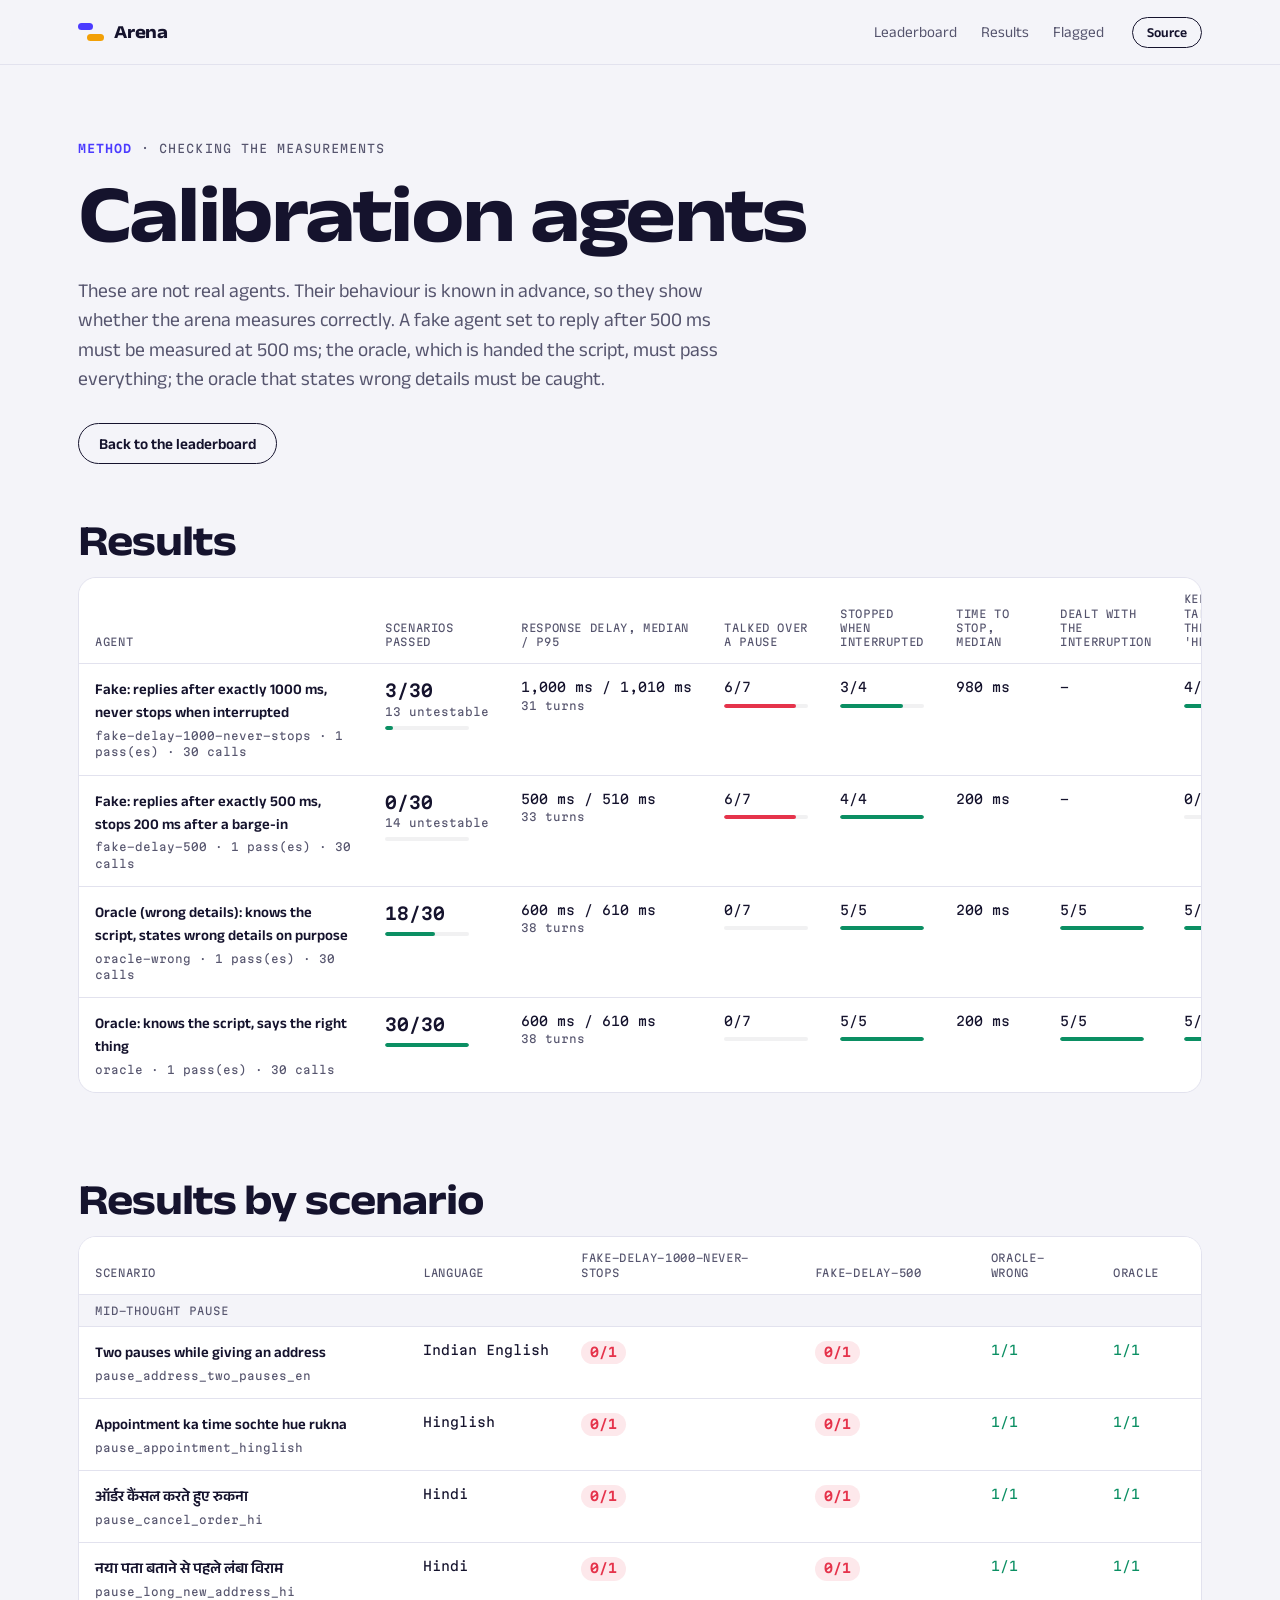
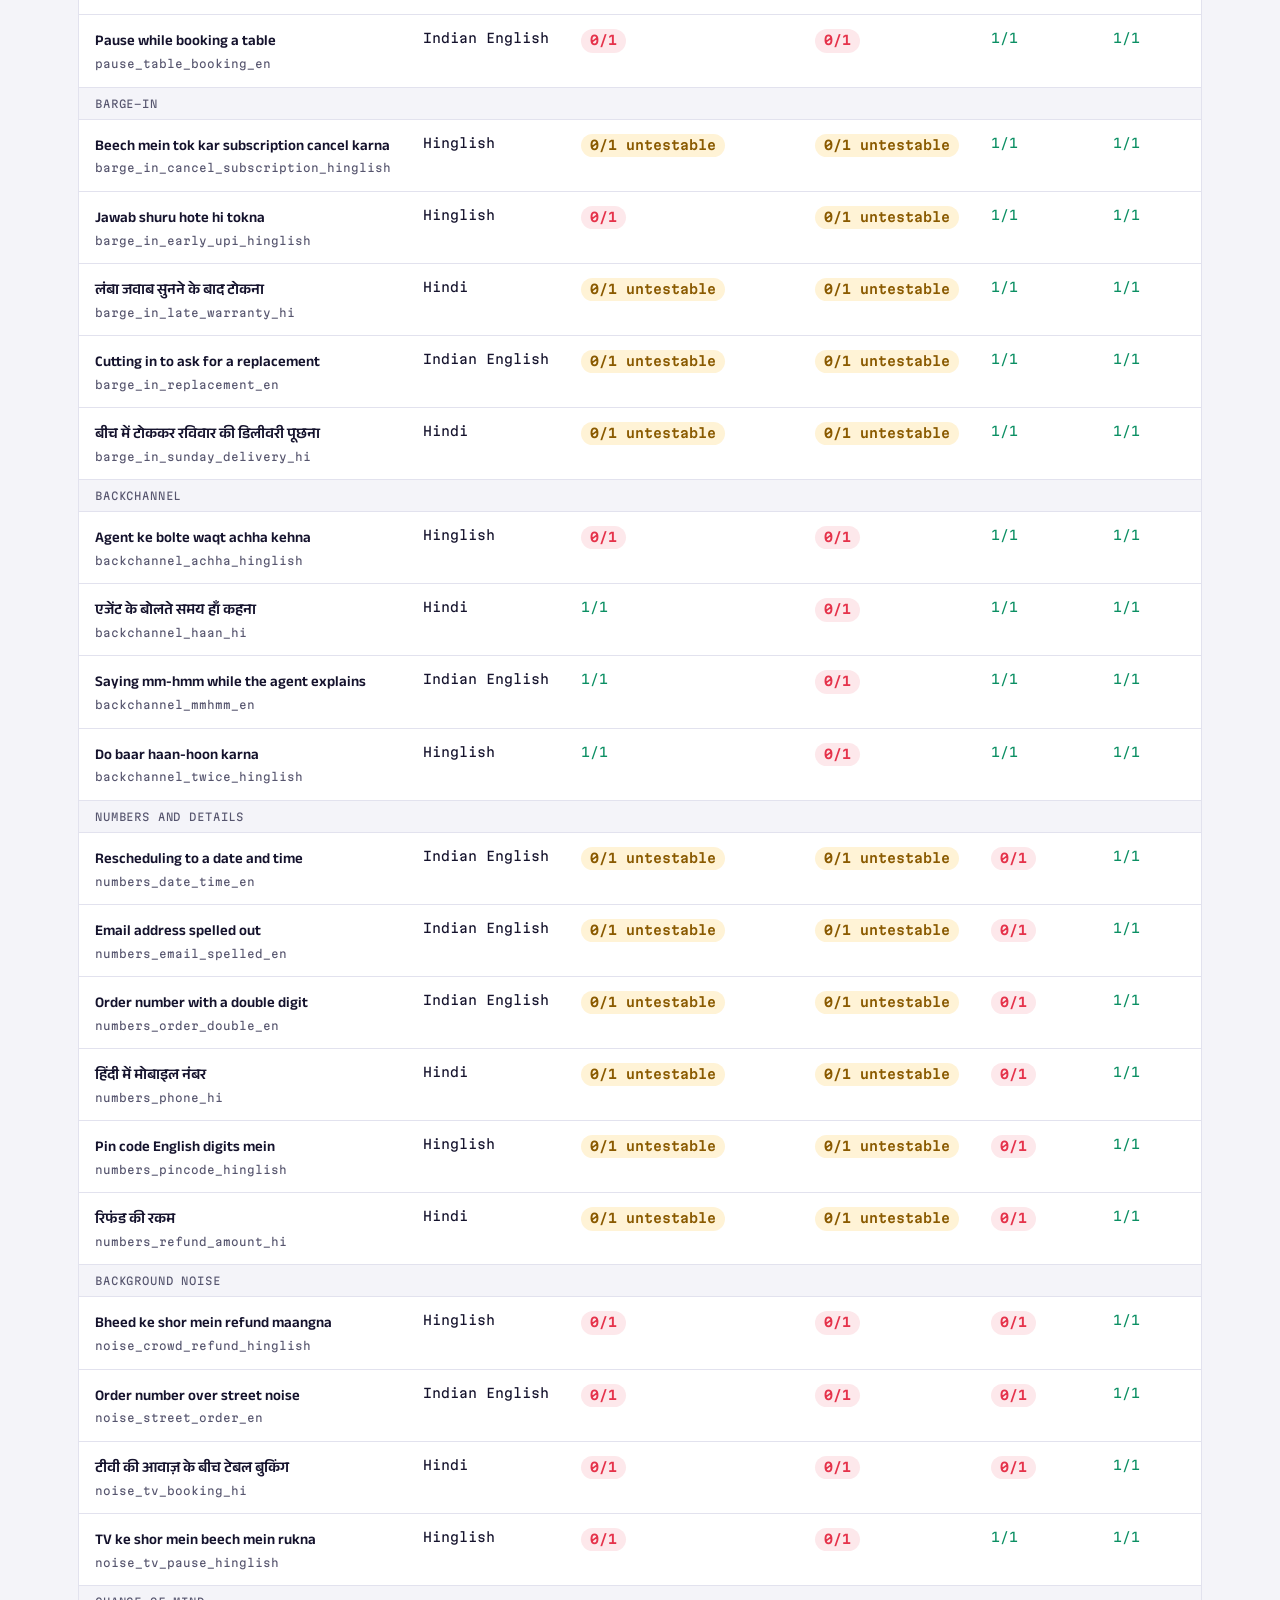
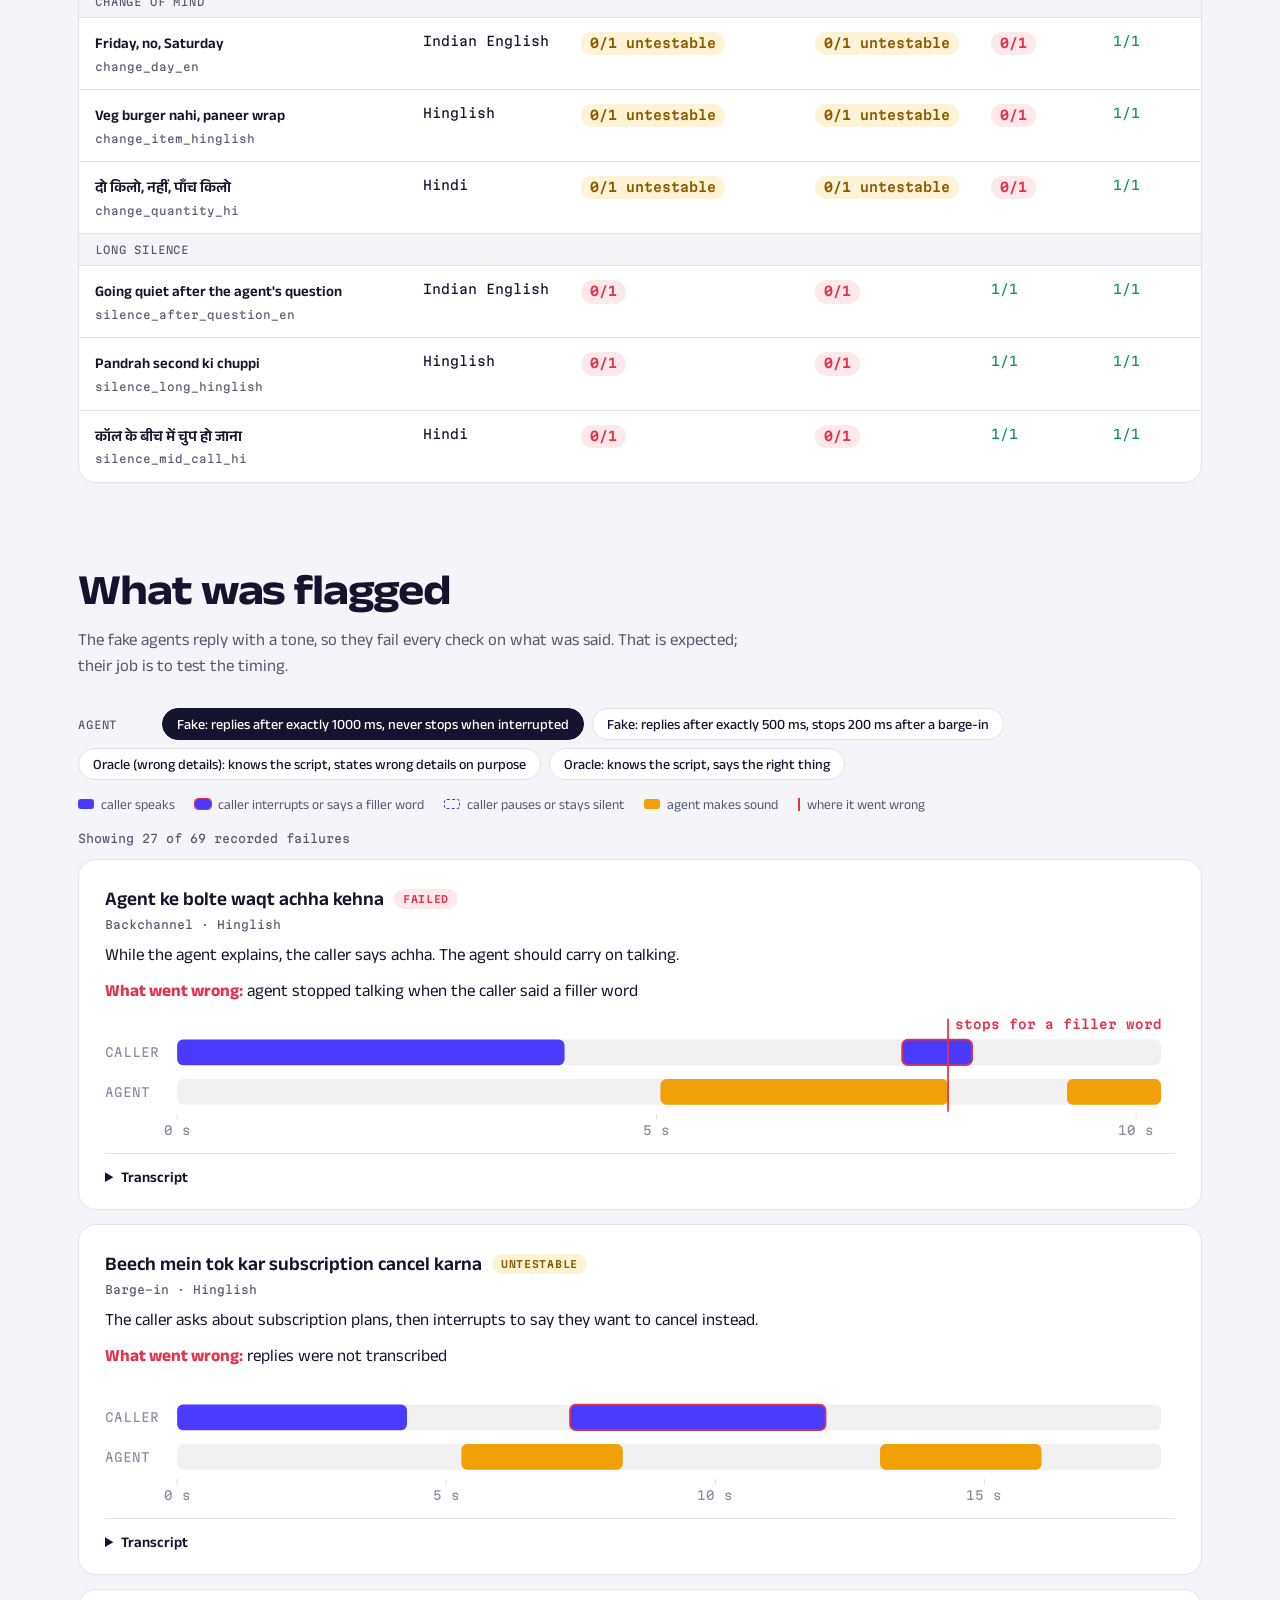
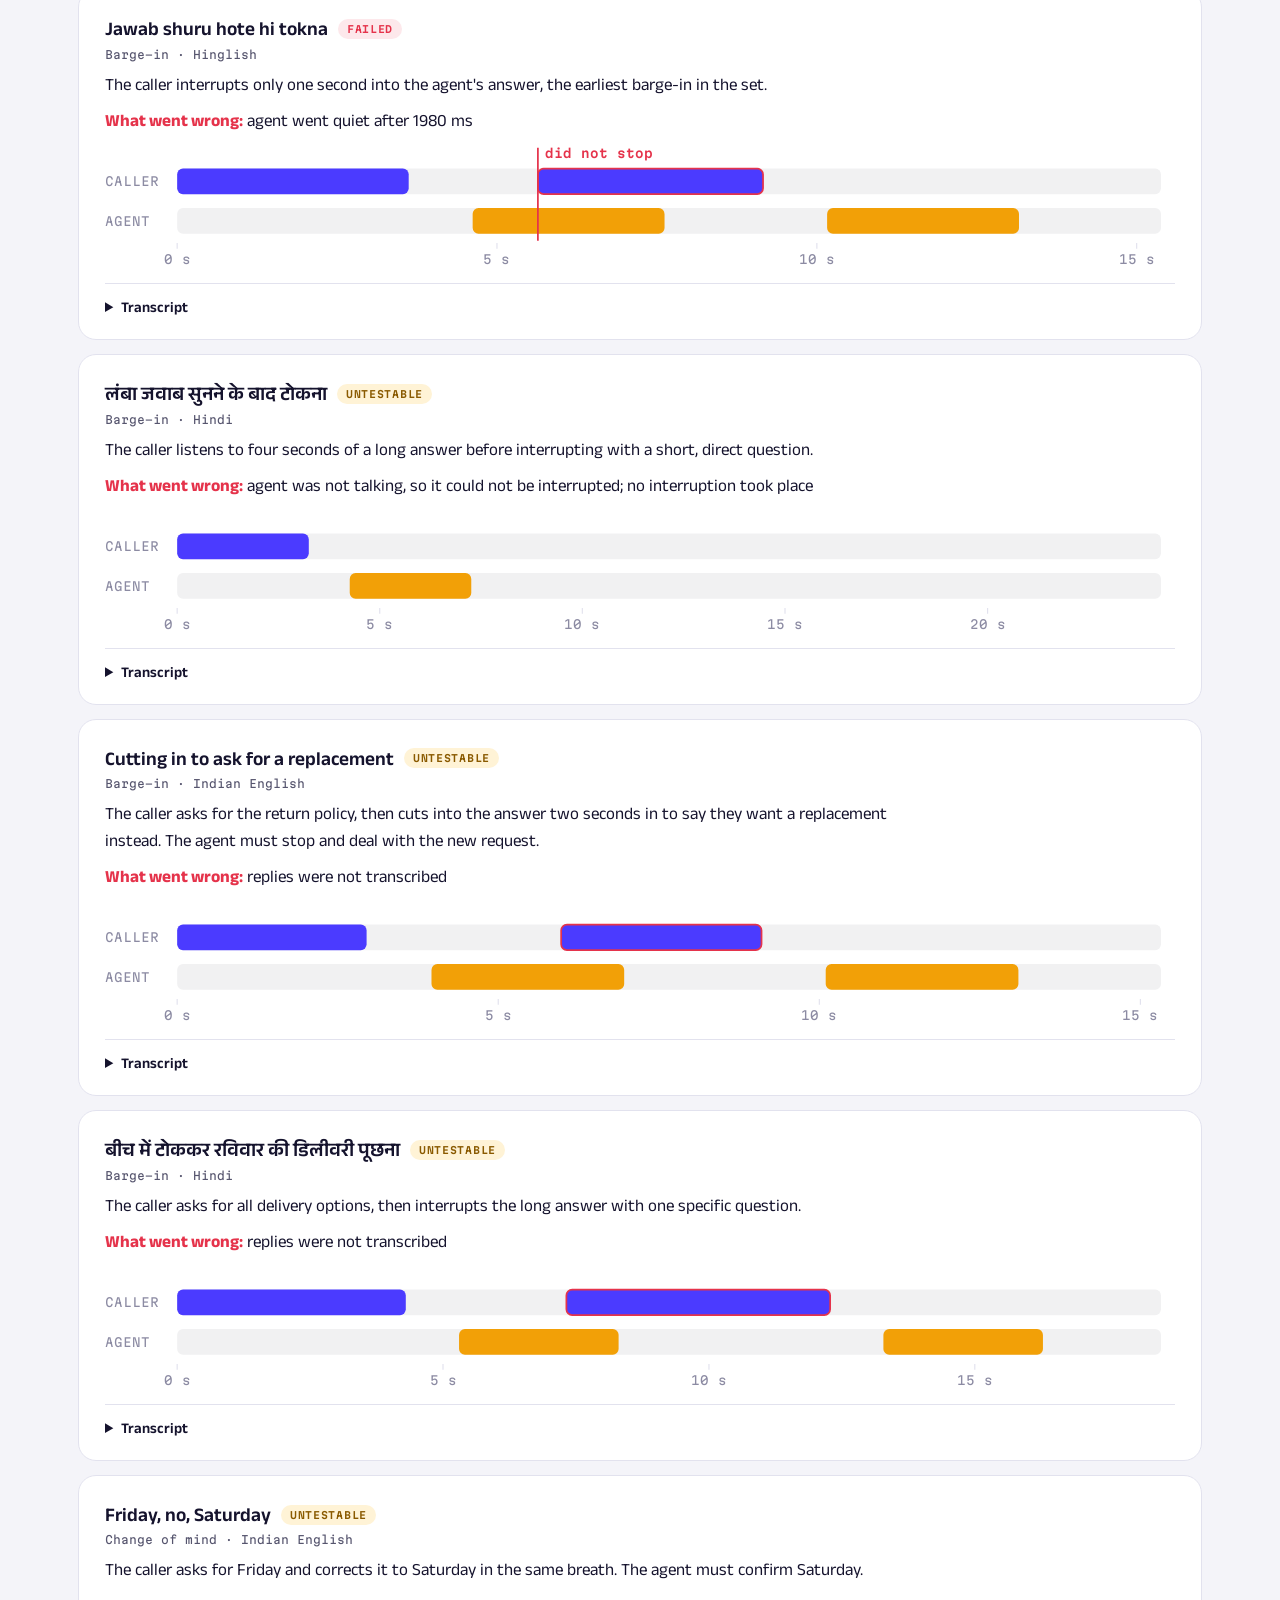
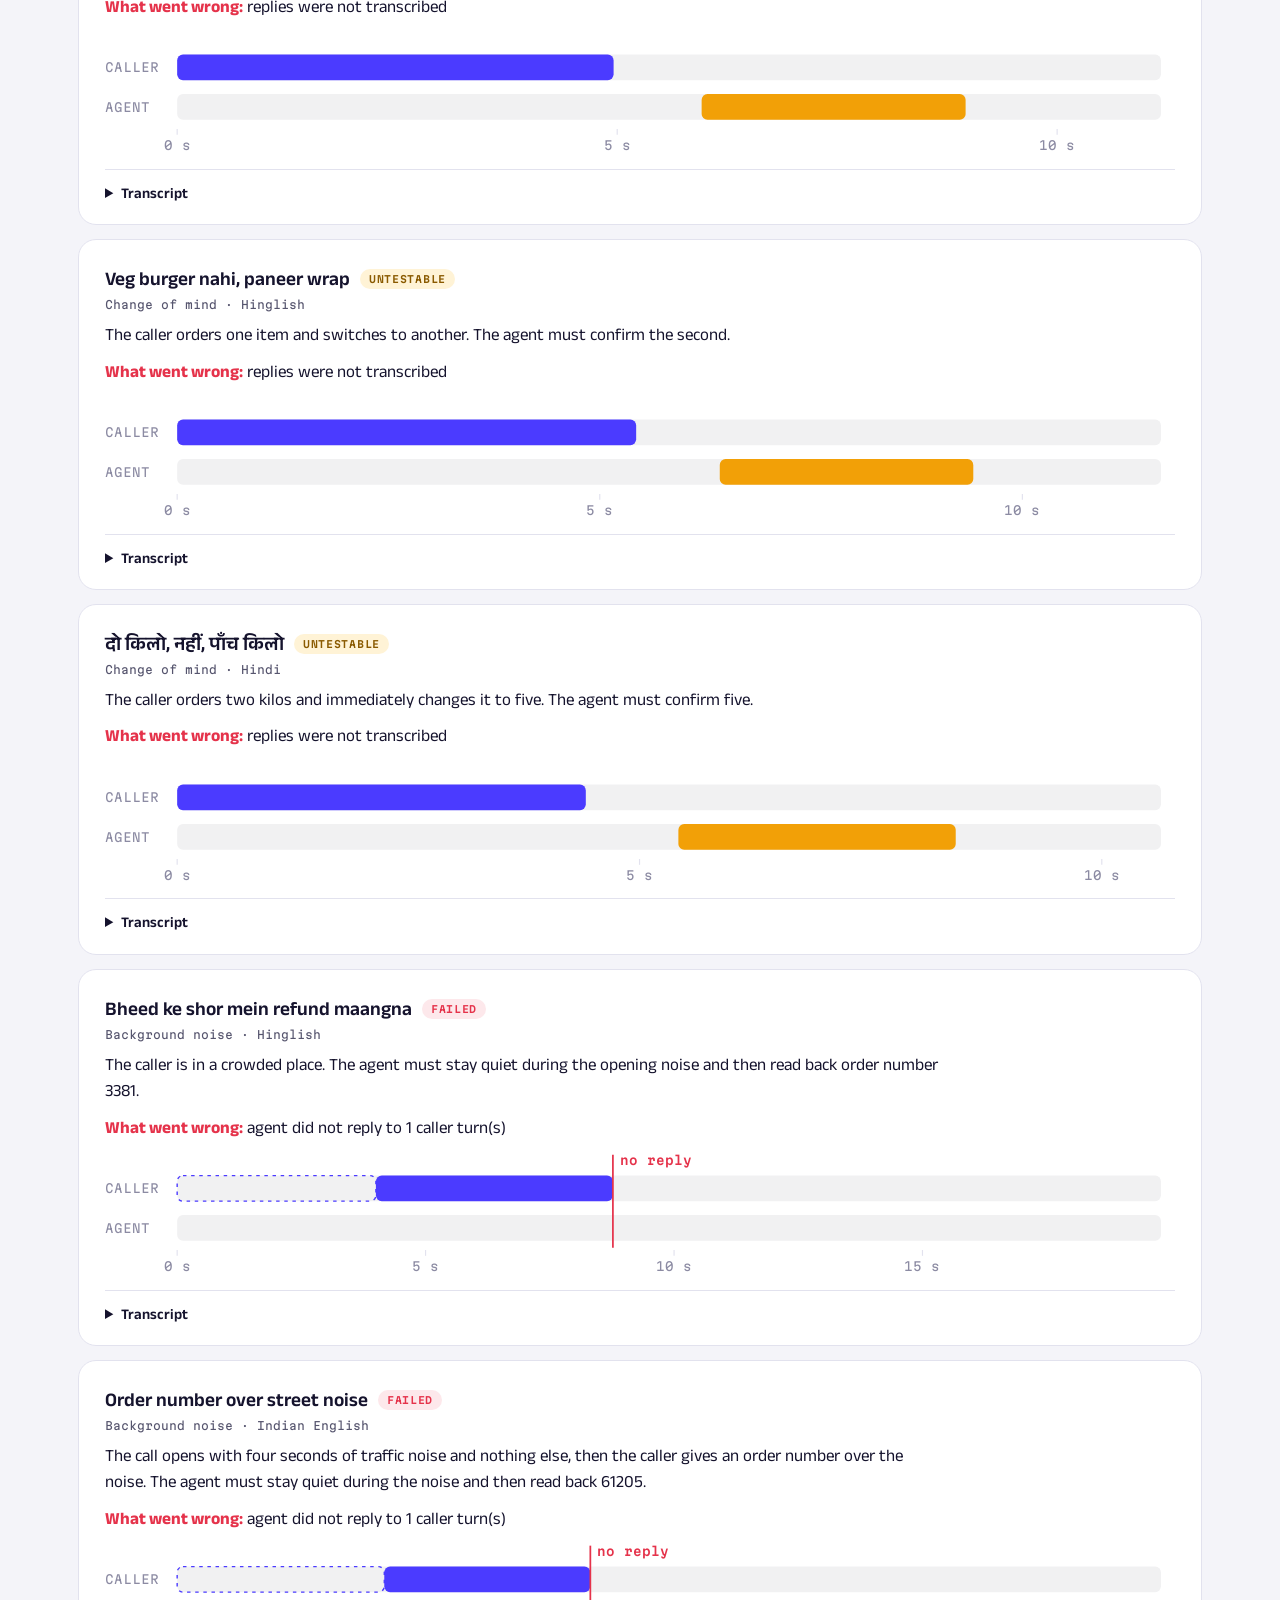
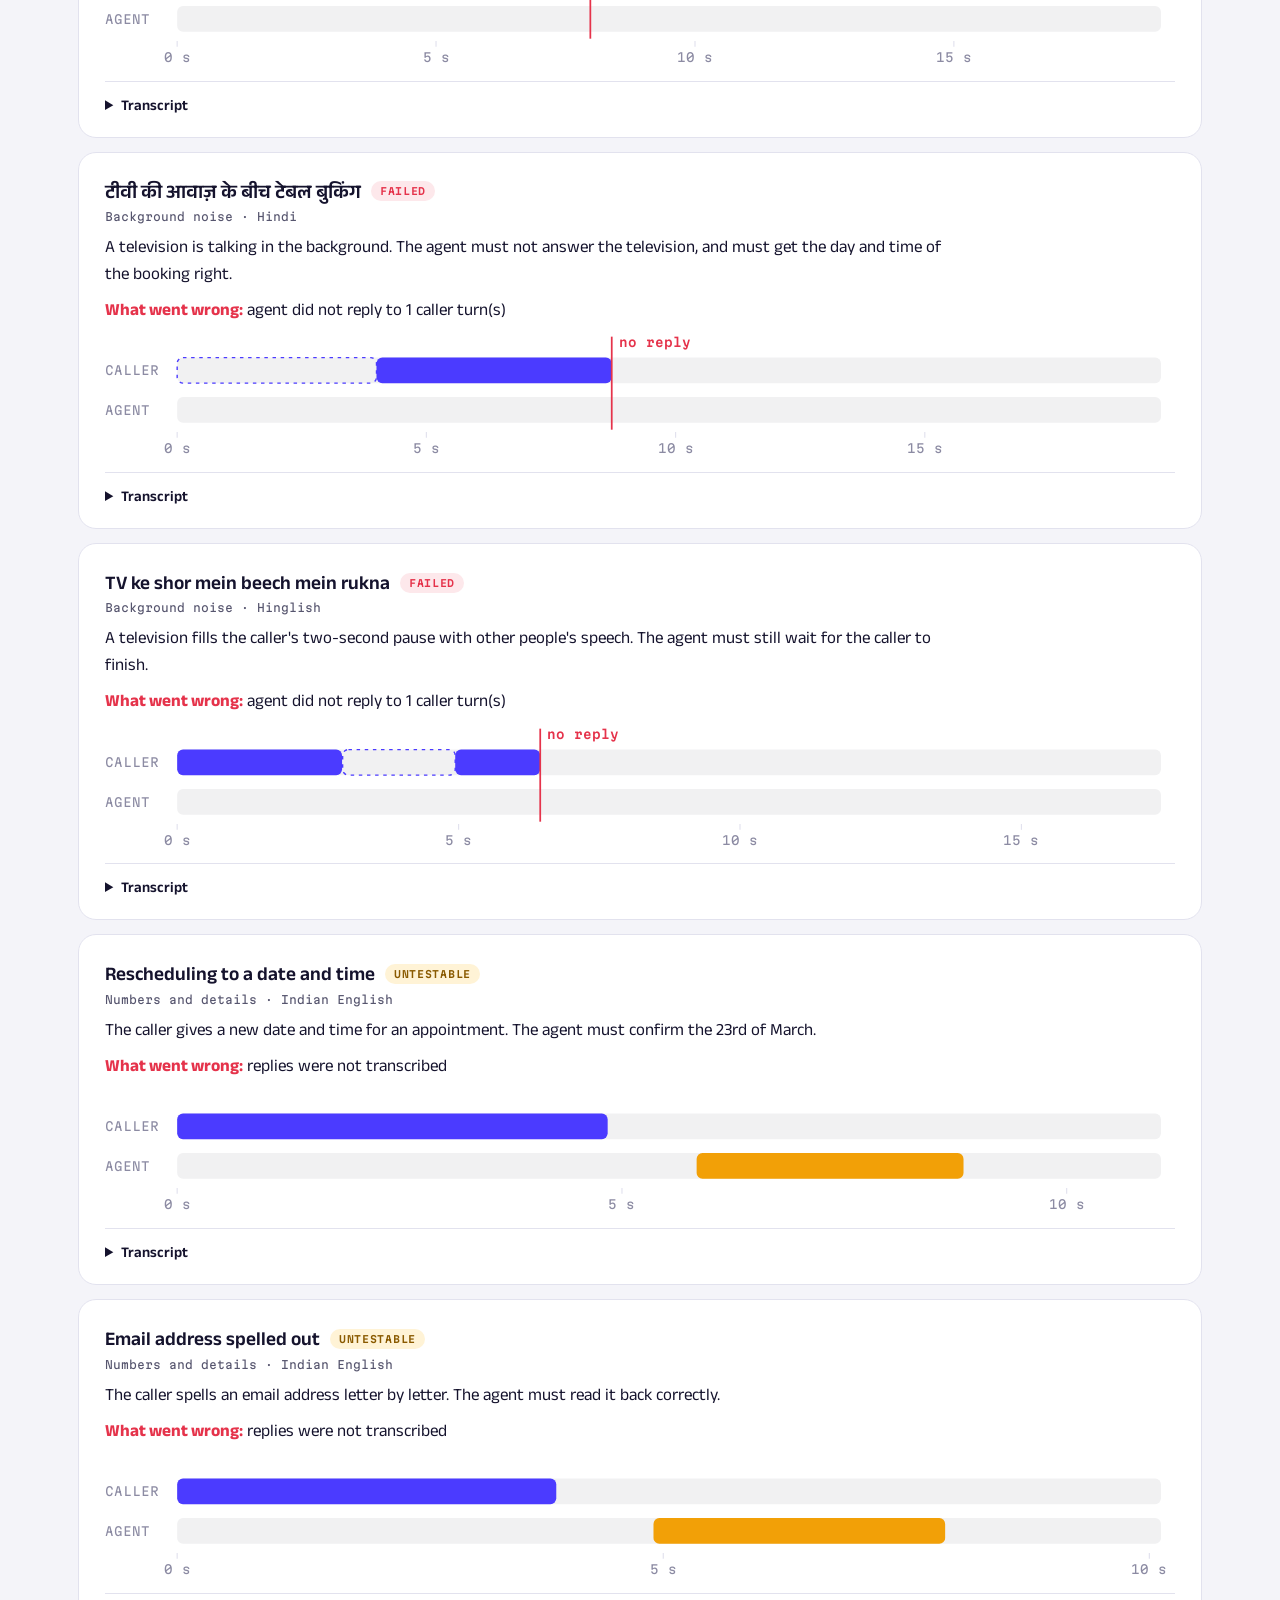
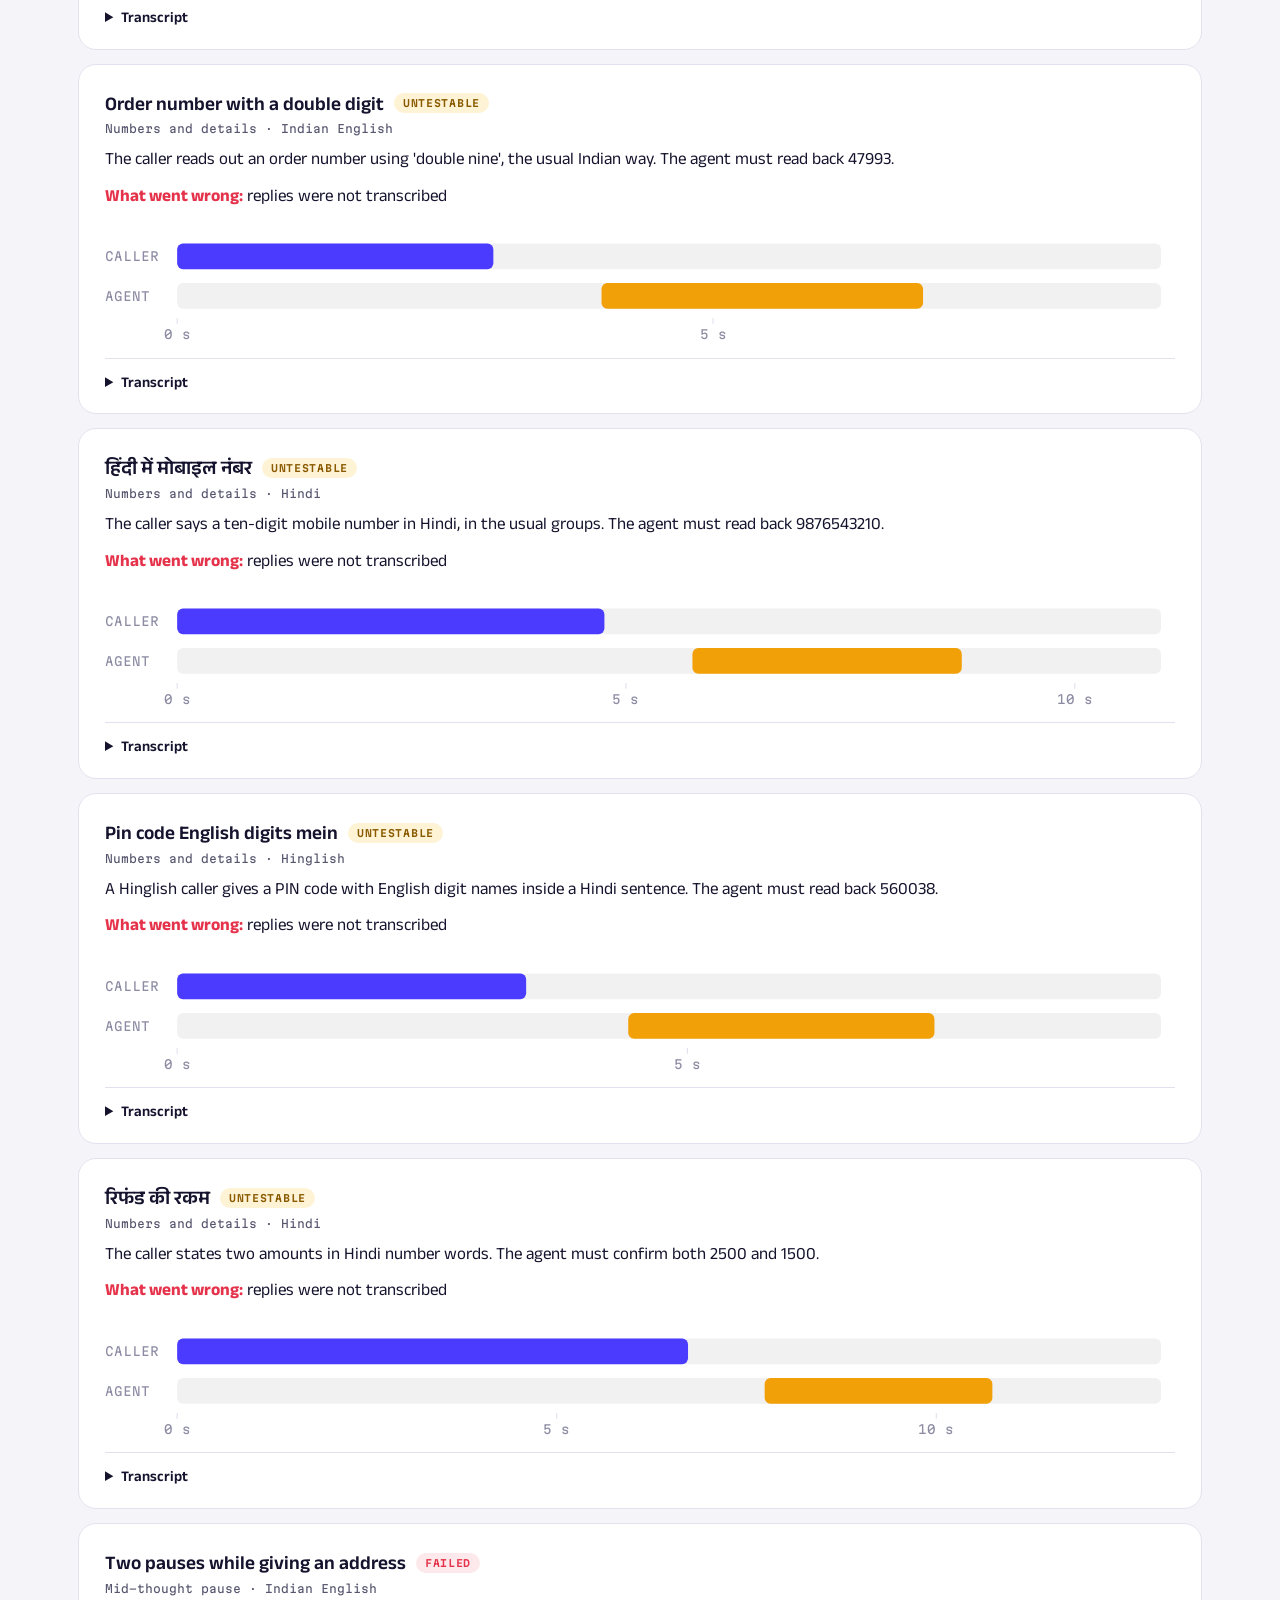
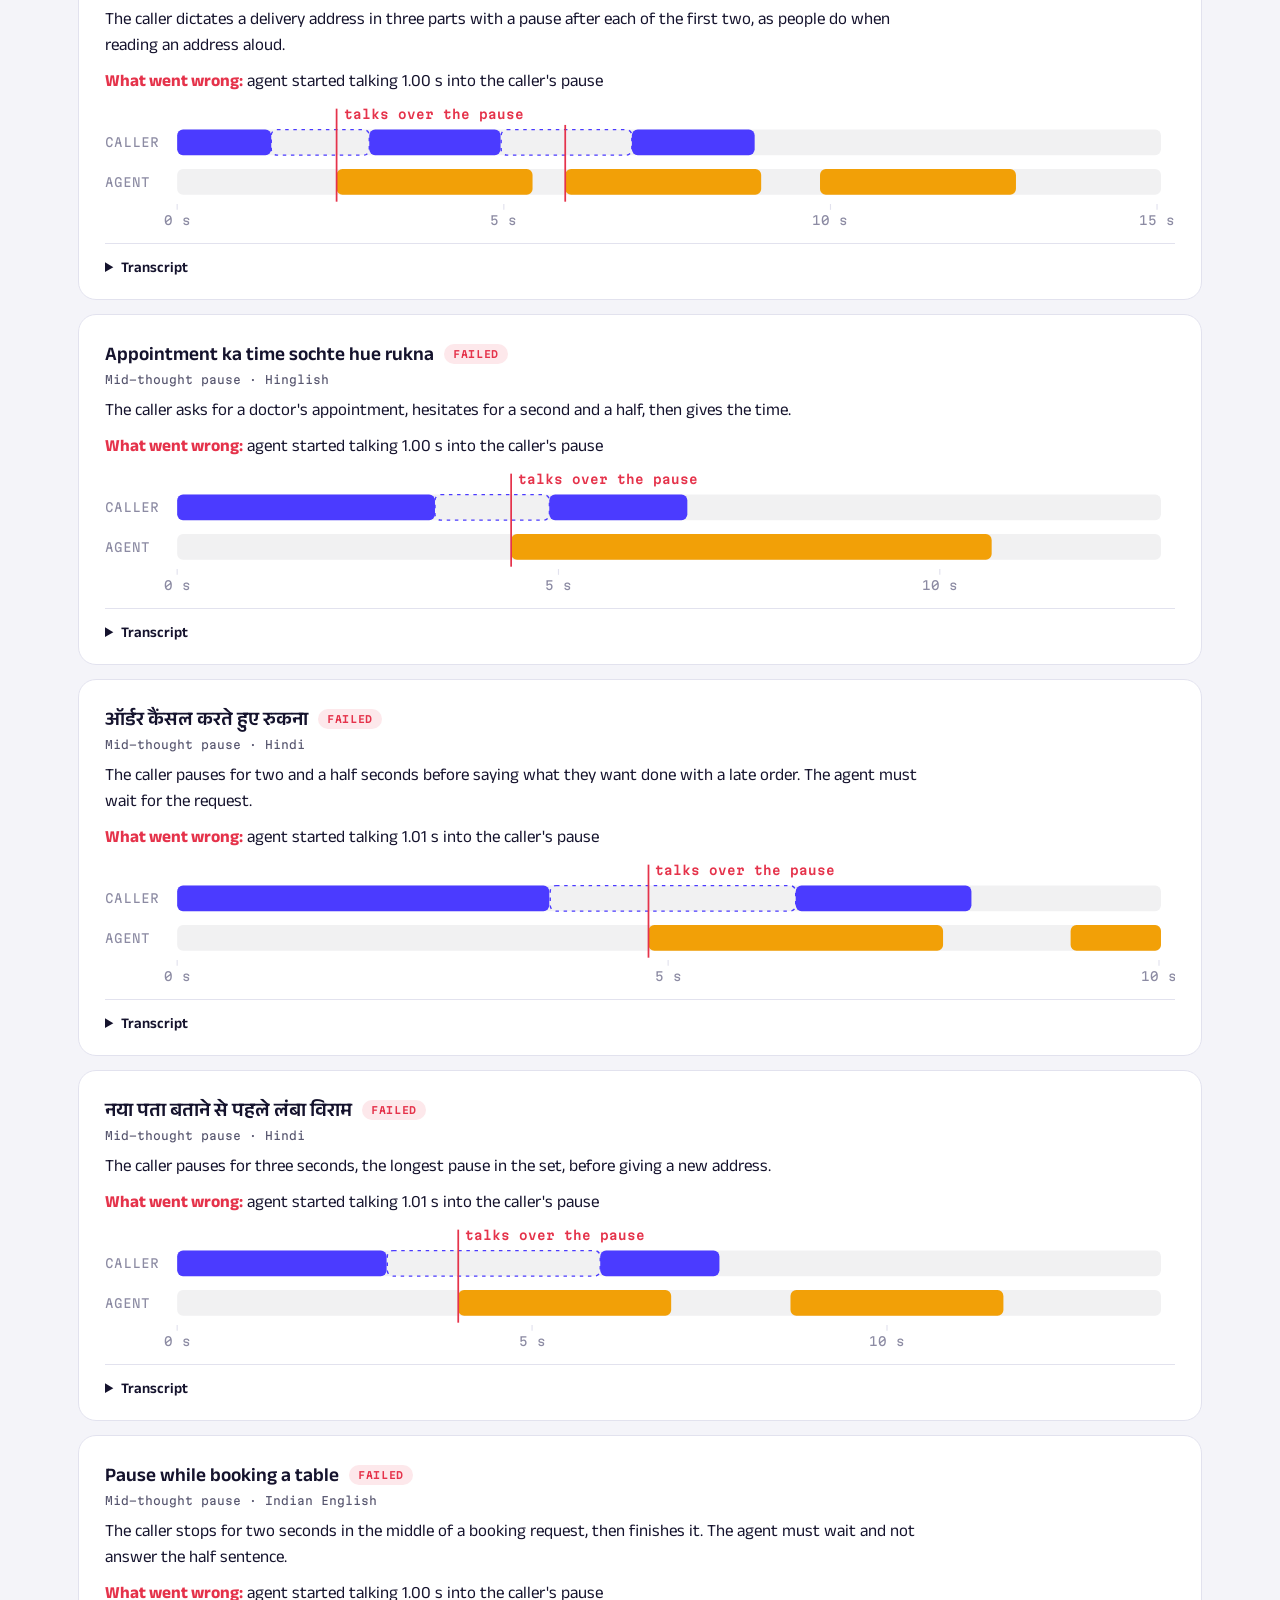
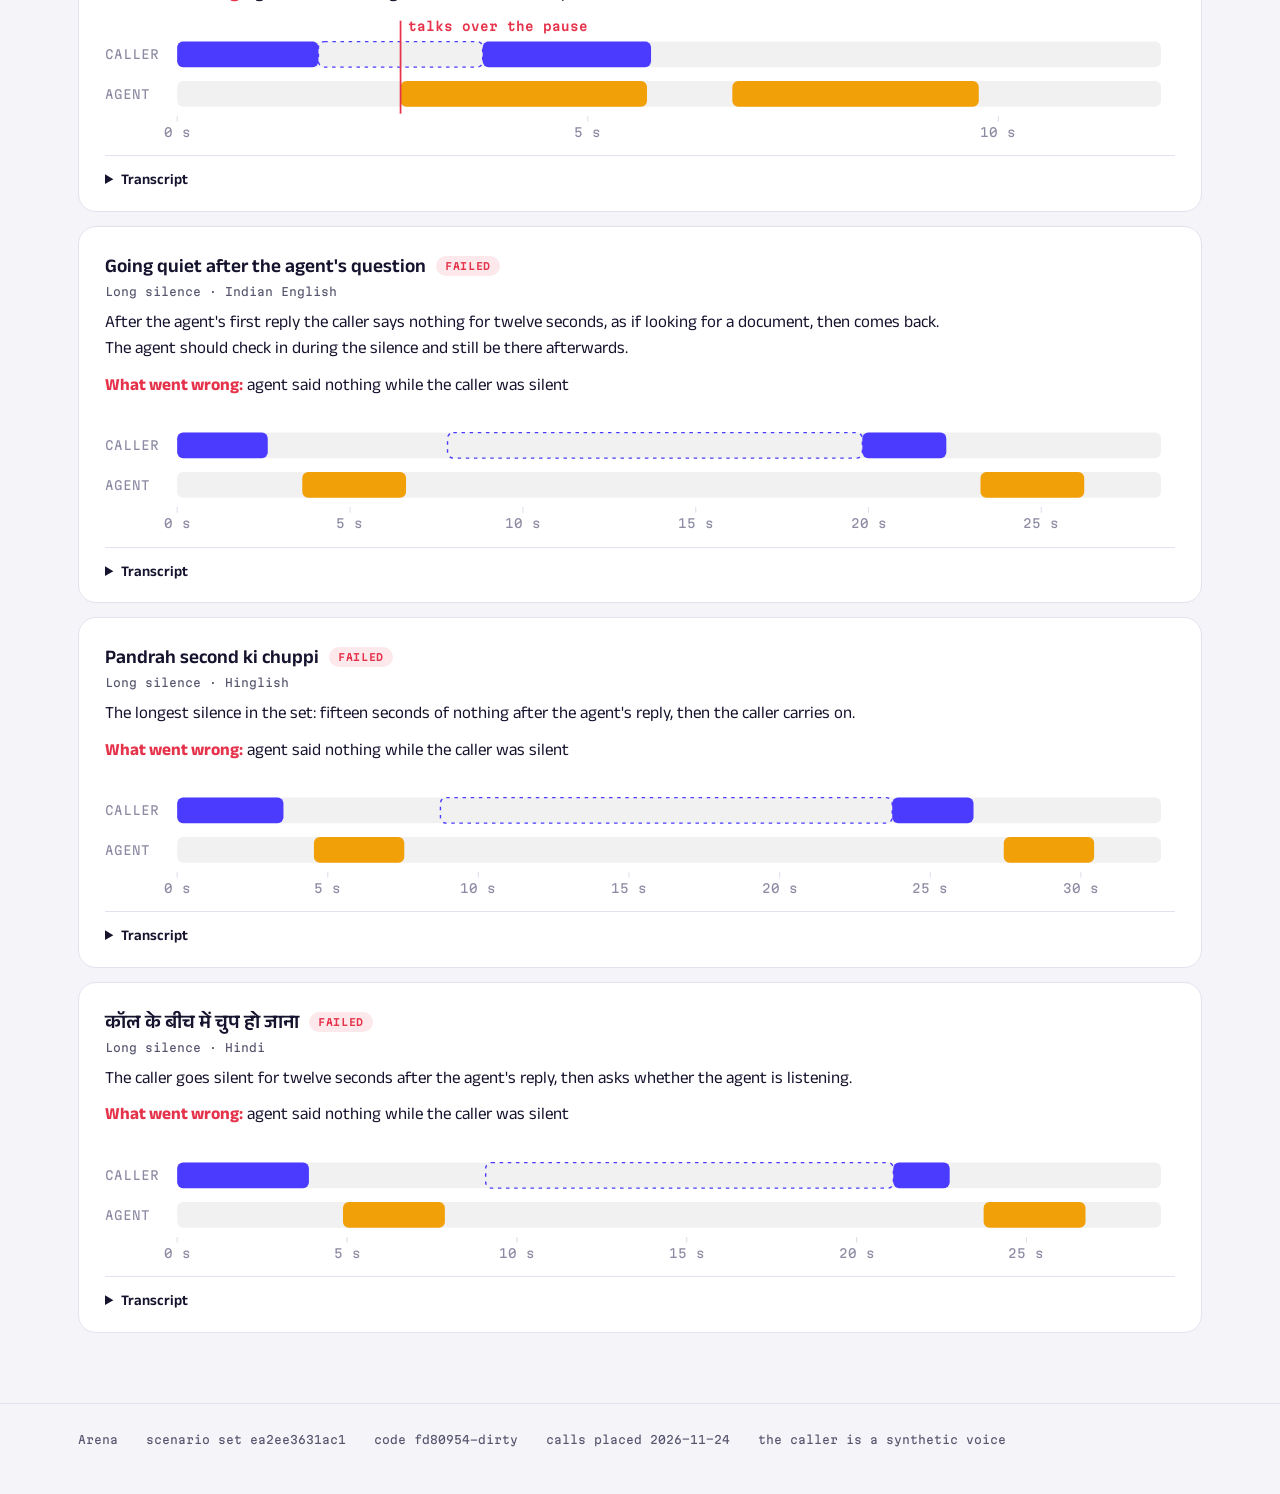
==== commit 478ec704: "Rebuild the site with the new design and document it" ====
--- a/docs/calibration.html
+++ b/docs/calibration.html
@@ -1,38 +1,269 @@
-<!doctype html><html lang='en'><head><meta charset='utf-8'><meta name='viewport' content='width=device-width,initial-scale=1'><title>Calibration agents</title><style>
-:root{--bg:#fbfaf7;--ink:#1d2330;--mute:#5d6676;--line:#dcd8cf;--card:#fff;--caller:#2f6fb5;--agent:#c96a1b;
---bad:#b3261e;--good:#1f7a4d;--goodbg:#e4f3ea;--badbg:#fbe6e3;--mixbg:#fdf1d6;--accent:#7a3e9d}
-@media (prefers-color-scheme:dark){:root{--bg:#14171d;--ink:#e8e6e1;--mute:#a0a7b4;--line:#333946;--card:#1c2029;
---caller:#6aa6e8;--agent:#f0975a;--bad:#ff8a80;--good:#6fd39b;--goodbg:#173326;--badbg:#3d1f1c;--mixbg:#3a3118;--accent:#c79be3}}
-*{box-sizing:border-box}body{margin:0;background:var(--bg);color:var(--ink);
-font:16px/1.55 ui-sans-serif,system-ui,-apple-system,"Segoe UI",sans-serif}
-main{max-width:1100px;margin:0 auto;padding:40px 20px 80px}
-h1{font-size:2.1rem;line-height:1.15;margin:0 0 10px;letter-spacing:-.02em}
-h2{font-size:1.35rem;margin:56px 0 8px;padding-top:18px;border-top:2px solid var(--ink)}
-h3{font-size:1.1rem;margin:36px 0 10px}h4{margin:0 0 4px;font-size:1.05rem}
-p{max-width:72ch}.lede{font-size:1.1rem;color:var(--mute)}a{color:var(--accent)}
-.note,.meta,.spread,small{color:var(--mute);font-size:.8rem;font-weight:400}
-.scroll{overflow-x:auto;border:1px solid var(--line);border-radius:8px;background:var(--card)}
-table{border-collapse:collapse;width:100%;font-size:.9rem;font-variant-numeric:tabular-nums}
-th,td{padding:9px 12px;text-align:left;border-bottom:1px solid var(--line);vertical-align:top}
-thead th{font-size:.75rem;text-transform:uppercase;letter-spacing:.04em;color:var(--mute);background:var(--bg)}
-tbody tr:last-child>*{border-bottom:0}th[scope=row]{font-weight:600;min-width:220px}
-.matrix td.pass{background:var(--goodbg);color:var(--good)}.matrix td.fail{background:var(--badbg)}
-.matrix td.mixed{background:var(--mixbg)}.matrix td.na{color:var(--mute)}
-.matrix td a{color:var(--bad);font-weight:600}.family th{background:var(--bg);font-size:.75rem;
-text-transform:uppercase;letter-spacing:.05em;color:var(--mute)}
-.card{background:var(--card);border:1px solid var(--line);border-radius:8px;padding:18px 20px;margin:14px 0}
-.badge{font-size:.7rem;text-transform:uppercase;letter-spacing:.05em;padding:2px 7px;border-radius:99px;
-vertical-align:middle;background:var(--badbg);color:var(--bad)}.badge.untestable{background:var(--mixbg);color:var(--ink)}
-.why{border-left:3px solid var(--bad);padding-left:12px}.k{font-weight:600;margin:10px 0 2px;font-size:.85rem}
-svg{width:100%;height:auto;margin:6px 0;display:block}audio{width:100%;margin-top:6px}
-.lab,.tick,.marktext{font:11px ui-sans-serif,system-ui,sans-serif;fill:var(--mute)}.tick{text-anchor:middle}
-.axis{stroke:var(--line)}.caller{fill:var(--caller)}.caller.barge_in{fill:var(--accent)}
-.caller.backchannel{fill:var(--accent);opacity:.6}.agent{fill:var(--agent)}
-.gap{fill:none;stroke:var(--caller);stroke-dasharray:3 3}.mark{stroke:var(--bad);stroke-width:1.5}
-.marktext{fill:var(--bad);font-weight:600}
-.legend span{display:inline-block;margin-right:16px;font-size:.8rem;color:var(--mute)}
-.legend i{display:inline-block;width:14px;height:10px;border-radius:2px;margin-right:5px;vertical-align:baseline}
-details{margin-top:8px}summary{cursor:pointer;color:var(--mute);font-size:.85rem}ol{margin:4px 0;padding-left:22px}
-dl{display:grid;grid-template-columns:max-content 1fr;gap:6px 18px;max-width:90ch}
-dt{font-weight:600}dd{margin:0;color:var(--mute)}
-</style></head><body><main><p><a href='index.html'>← Leaderboard</a></p><h1>Calibration agents</h1><p class='lede'>These are not real agents. Their behaviour is known in advance, so they show whether the arena measures correctly. A fake agent set to reply after 500 ms must be measured at 500 ms; the oracle, which is handed the script, must pass everything; the oracle that states wrong details must be caught.</p><div class='scroll'><table class='board'><thead><tr><th>Agent</th><th>Scenarios passed</th><th>Response delay, median / p95</th><th>Talked over a pause</th><th>Stopped when interrupted</th><th>Time to stop, median</th><th>Dealt with the interruption</th><th>Kept talking through &#x27;hmm&#x27;</th><th>Details read back right</th><th>Replied in caller&#x27;s language</th><th>Turns with no reply</th></tr></thead><tbody><tr><th scope='row'>Fake: replies after exactly 1000 ms, never stops when interrupted<div class='spread'>fake-delay-1000-never-stops · 1 pass(es) · 30 calls</div></th><td>3/30 <small>13 untestable</small></td><td>1,000 ms / 1,010 ms <small>31 turns</small></td><td>6/7</td><td>3/4</td><td>980 ms</td><td>–</td><td>4/5</td><td>–</td><td>–</td><td>4/37</td></tr><tr><th scope='row'>Fake: replies after exactly 500 ms, stops 200 ms after a barge-in<div class='spread'>fake-delay-500 · 1 pass(es) · 30 calls</div></th><td>0/30 <small>14 untestable</small></td><td>500 ms / 510 ms <small>33 turns</small></td><td>6/7</td><td>4/4</td><td>200 ms</td><td>–</td><td>0/5</td><td>–</td><td>–</td><td>4/37</td></tr><tr><th scope='row'>Oracle (wrong details): knows the script, states wrong details on purpose<div class='spread'>oracle-wrong · 1 pass(es) · 30 calls</div></th><td>18/30</td><td>600 ms / 610 ms <small>38 turns</small></td><td>0/7</td><td>5/5</td><td>200 ms</td><td>5/5</td><td>5/5</td><td>0/9</td><td>30/30</td><td>0/38</td></tr><tr><th scope='row'>Oracle: knows the script, says the right thing<div class='spread'>oracle · 1 pass(es) · 30 calls</div></th><td>30/30</td><td>600 ms / 610 ms <small>38 turns</small></td><td>0/7</td><td>5/5</td><td>200 ms</td><td>5/5</td><td>5/5</td><td>9/9</td><td>30/30</td><td>0/38</td></tr></tbody></table></div><h2>Results by scenario</h2><div class='scroll'><table class='matrix'><thead><tr><th>Scenario</th><th>Language</th><th>fake-delay-1000-never-stops</th><th>fake-delay-500</th><th>oracle-wrong</th><th>oracle</th></tr></thead><tbody><tr class='family'><th colspan='6'>Mid-thought pause</th></tr><tr><th scope='row' title='The caller dictates a delivery address in three parts with a pause after each of the first two, as people do when reading an address aloud.'>Two pauses while giving an address<div class='spread'>pause_address_two_pauses_en</div></th><td>Indian English</td><td class='fail'><a href='#fake-delay-1000-never-stops--pause_address_two_pauses_en'>0/1</a></td><td class='fail'><a href='#fake-delay-500--pause_address_two_pauses_en'>0/1</a></td><td class='pass'>1/1</td><td class='pass'>1/1</td></tr><tr><th scope='row' title='The caller asks for a doctor&#x27;s appointment, hesitates for a second and a half, then gives the time.'>Appointment ka time sochte hue rukna<div class='spread'>pause_appointment_hinglish</div></th><td>Hinglish</td><td class='fail'><a href='#fake-delay-1000-never-stops--pause_appointment_hinglish'>0/1</a></td><td class='fail'><a href='#fake-delay-500--pause_appointment_hinglish'>0/1</a></td><td class='pass'>1/1</td><td class='pass'>1/1</td></tr><tr><th scope='row' title='The caller pauses for two and a half seconds before saying what they want done with a late order. The agent must wait for the request.'>ऑर्डर कैंसल करते हुए रुकना<div class='spread'>pause_cancel_order_hi</div></th><td>Hindi</td><td class='fail'><a href='#fake-delay-1000-never-stops--pause_cancel_order_hi'>0/1</a></td><td class='fail'><a href='#fake-delay-500--pause_cancel_order_hi'>0/1</a></td><td class='pass'>1/1</td><td class='pass'>1/1</td></tr><tr><th scope='row' title='The caller pauses for three seconds, the longest pause in the set, before giving a new address.'>नया पता बताने से पहले लंबा विराम<div class='spread'>pause_long_new_address_hi</div></th><td>Hindi</td><td class='fail'><a href='#fake-delay-1000-never-stops--pause_long_new_address_hi'>0/1</a></td><td class='fail'><a href='#fake-delay-500--pause_long_new_address_hi'>0/1</a></td><td class='pass'>1/1</td><td class='pass'>1/1</td></tr><tr><th scope='row' title='The caller stops for two seconds in the middle of a booking request, then finishes it. The agent must wait and not answer the half sentence.'>Pause while booking a table<div class='spread'>pause_table_booking_en</div></th><td>Indian English</td><td class='fail'><a href='#fake-delay-1000-never-stops--pause_table_booking_en'>0/1</a></td><td class='fail'><a href='#fake-delay-500--pause_table_booking_en'>0/1</a></td><td class='pass'>1/1</td><td class='pass'>1/1</td></tr><tr class='family'><th colspan='6'>Barge-in</th></tr><tr><th scope='row' title='The caller asks about subscription plans, then interrupts to say they want to cancel instead.'>Beech mein tok kar subscription cancel karna<div class='spread'>barge_in_cancel_subscription_hinglish</div></th><td>Hinglish</td><td class='mixed'><a href='#fake-delay-1000-never-stops--barge_in_cancel_subscription_hinglish'>0/1 <small>1 untestable</small></a></td><td class='mixed'><a href='#fake-delay-500--barge_in_cancel_subscription_hinglish'>0/1 <small>1 untestable</small></a></td><td class='pass'>1/1</td><td class='pass'>1/1</td></tr><tr><th scope='row' title='The caller interrupts only one second into the agent&#x27;s answer, the earliest barge-in in the set.'>Jawab shuru hote hi tokna<div class='spread'>barge_in_early_upi_hinglish</div></th><td>Hinglish</td><td class='fail'><a href='#fake-delay-1000-never-stops--barge_in_early_upi_hinglish'>0/1</a></td><td class='mixed'><a href='#fake-delay-500--barge_in_early_upi_hinglish'>0/1 <small>1 untestable</small></a></td><td class='pass'>1/1</td><td class='pass'>1/1</td></tr><tr><th scope='row' title='The caller listens to four seconds of a long answer before interrupting with a short, direct question.'>लंबा जवाब सुनने के बाद टोकना<div class='spread'>barge_in_late_warranty_hi</div></th><td>Hindi</td><td class='mixed'><a href='#fake-delay-1000-never-stops--barge_in_late_warranty_hi'>0/1 <small>1 untestable</small></a></td><td class='mixed'><a href='#fake-delay-500--barge_in_late_warranty_hi'>0/1 <small>1 untestable</small></a></td><td class='pass'>1/1</td><td class='pass'>1/1</td></tr><tr><th scope='row' title='The caller asks for the return policy, then cuts into the answer two seconds in to say they want a replacement instead. The agent must stop and deal with the new request.'>Cutting in to ask for a replacement<div class='spread'>barge_in_replacement_en</div></th><td>Indian English</td><td class='mixed'><a href='#fake-delay-1000-never-stops--barge_in_replacement_en'>0/1 <small>1 untestable</small></a></td><td class='mixed'><a href='#fake-delay-500--barge_in_replacement_en'>0/1 <small>1 untestable</small></a></td><td class='pass'>1/1</td><td class='pass'>1/1</td></tr><tr><th scope='row' title='The caller asks for all delivery options, then interrupts the long answer with one specific question.'>बीच में टोककर रविवार की डिलीवरी पूछना<div class='spread'>barge_in_sunday_delivery_hi</div></th><td>Hindi</td><td class='mixed'><a href='#fake-delay-1000-never-stops--barge_in_sunday_delivery_hi'>0/1 <small>1 untestable</small></a></td><td class='mixed'><a href='#fake-delay-500--barge_in_sunday_delivery_hi'>0/1 <small>1 untestable</small></a></td><td class='pass'>1/1</td><td class='pass'>1/1</td></tr><tr class='family'><th colspan='6'>Backchannel</th></tr><tr><th scope='row' title='While the agent explains, the caller says achha. The agent should carry on talking.'>Agent ke bolte waqt achha kehna<div class='spread'>backchannel_achha_hinglish</div></th><td>Hinglish</td><td class='fail'><a href='#fake-delay-1000-never-stops--backchannel_achha_hinglish'>0/1</a></td><td class='fail'><a href='#fake-delay-500--backchannel_achha_hinglish'>0/1</a></td><td class='pass'>1/1</td><td class='pass'>1/1</td></tr><tr><th scope='row' title='While the agent explains, the caller says a short haan. The agent should carry on talking.'>एजेंट के बोलते समय हाँ कहना<div class='spread'>backchannel_haan_hi</div></th><td>Hindi</td><td class='pass'>1/1</td><td class='fail'><a href='#fake-delay-500--backchannel_haan_hi'>0/1</a></td><td class='pass'>1/1</td><td class='pass'>1/1</td></tr><tr><th scope='row' title='While the agent explains the refund process the caller says a short mm-hmm to show they are listening. The agent should carry on talking.'>Saying mm-hmm while the agent explains<div class='spread'>backchannel_mmhmm_en</div></th><td>Indian English</td><td class='pass'>1/1</td><td class='fail'><a href='#fake-delay-500--backchannel_mmhmm_en'>0/1</a></td><td class='pass'>1/1</td><td class='pass'>1/1</td></tr><tr><th scope='row' title='The caller gives two short acknowledgements, okay and then hmm, during one long answer. The agent should carry on through both.'>Do baar haan-hoon karna<div class='spread'>backchannel_twice_hinglish</div></th><td>Hinglish</td><td class='pass'>1/1</td><td class='fail'><a href='#fake-delay-500--backchannel_twice_hinglish'>0/1</a></td><td class='pass'>1/1</td><td class='pass'>1/1</td></tr><tr class='family'><th colspan='6'>Numbers and details</th></tr><tr><th scope='row' title='The caller gives a new date and time for an appointment. The agent must confirm the 23rd of March.'>Rescheduling to a date and time<div class='spread'>numbers_date_time_en</div></th><td>Indian English</td><td class='mixed'><a href='#fake-delay-1000-never-stops--numbers_date_time_en'>0/1 <small>1 untestable</small></a></td><td class='mixed'><a href='#fake-delay-500--numbers_date_time_en'>0/1 <small>1 untestable</small></a></td><td class='fail'><a href='#oracle-wrong--numbers_date_time_en'>0/1</a></td><td class='pass'>1/1</td></tr><tr><th scope='row' title='The caller spells an email address letter by letter. The agent must read it back correctly.'>Email address spelled out<div class='spread'>numbers_email_spelled_en</div></th><td>Indian English</td><td class='mixed'><a href='#fake-delay-1000-never-stops--numbers_email_spelled_en'>0/1 <small>1 untestable</small></a></td><td class='mixed'><a href='#fake-delay-500--numbers_email_spelled_en'>0/1 <small>1 untestable</small></a></td><td class='fail'><a href='#oracle-wrong--numbers_email_spelled_en'>0/1</a></td><td class='pass'>1/1</td></tr><tr><th scope='row' title='The caller reads out an order number using &#x27;double nine&#x27;, the usual Indian way. The agent must read back 47993.'>Order number with a double digit<div class='spread'>numbers_order_double_en</div></th><td>Indian English</td><td class='mixed'><a href='#fake-delay-1000-never-stops--numbers_order_double_en'>0/1 <small>1 untestable</small></a></td><td class='mixed'><a href='#fake-delay-500--numbers_order_double_en'>0/1 <small>1 untestable</small></a></td><td class='fail'><a href='#oracle-wrong--numbers_order_double_en'>0/1</a></td><td class='pass'>1/1</td></tr><tr><th scope='row' title='The caller says a ten-digit mobile number in Hindi, in the usual groups. The agent must read back 9876543210.'>हिंदी में मोबाइल नंबर<div class='spread'>numbers_phone_hi</div></th><td>Hindi</td><td class='mixed'><a href='#fake-delay-1000-never-stops--numbers_phone_hi'>0/1 <small>1 untestable</small></a></td><td class='mixed'><a href='#fake-delay-500--numbers_phone_hi'>0/1 <small>1 untestable</small></a></td><td class='fail'><a href='#oracle-wrong--numbers_phone_hi'>0/1</a></td><td class='pass'>1/1</td></tr><tr><th scope='row' title='A Hinglish caller gives a PIN code with English digit names inside a Hindi sentence. The agent must read back 560038.'>Pin code English digits mein<div class='spread'>numbers_pincode_hinglish</div></th><td>Hinglish</td><td class='mixed'><a href='#fake-delay-1000-never-stops--numbers_pincode_hinglish'>0/1 <small>1 untestable</small></a></td><td class='mixed'><a href='#fake-delay-500--numbers_pincode_hinglish'>0/1 <small>1 untestable</small></a></td><td class='fail'><a href='#oracle-wrong--numbers_pincode_hinglish'>0/1</a></td><td class='pass'>1/1</td></tr><tr><th scope='row' title='The caller states two amounts in Hindi number words. The agent must confirm both 2500 and 1500.'>रिफंड की रकम<div class='spread'>numbers_refund_amount_hi</div></th><td>Hindi</td><td class='mixed'><a href='#fake-delay-1000-never-stops--numbers_refund_amount_hi'>0/1 <small>1 untestable</small></a></td><td class='mixed'><a href='#fake-delay-500--numbers_refund_amount_hi'>0/1 <small>1 untestable</small></a></td><td class='fail'><a href='#oracle-wrong--numbers_refund_amount_hi'>0/1</a></td><td class='pass'>1/1</td></tr><tr class='family'><th colspan='6'>Background noise</th></tr><tr><th scope='row' title='The caller is in a crowded place. The agent must stay quiet during the opening noise and then read back order number 3381.'>Bheed ke shor mein refund maangna<div class='spread'>noise_crowd_refund_hinglish</div></th><td>Hinglish</td><td class='fail'><a href='#fake-delay-1000-never-stops--noise_crowd_refund_hinglish'>0/1</a></td><td class='fail'><a href='#fake-delay-500--noise_crowd_refund_hinglish'>0/1</a></td><td class='fail'><a href='#oracle-wrong--noise_crowd_refund_hinglish'>0/1</a></td><td class='pass'>1/1</td></tr><tr><th scope='row' title='The call opens with four seconds of traffic noise and nothing else, then the caller gives an order number over the noise. The agent must stay quiet during the noise and then read back 61205.'>Order number over street noise<div class='spread'>noise_street_order_en</div></th><td>Indian English</td><td class='fail'><a href='#fake-delay-1000-never-stops--noise_street_order_en'>0/1</a></td><td class='fail'><a href='#fake-delay-500--noise_street_order_en'>0/1</a></td><td class='fail'><a href='#oracle-wrong--noise_street_order_en'>0/1</a></td><td class='pass'>1/1</td></tr><tr><th scope='row' title='A television is talking in the background. The agent must not answer the television, and must get the day and time of the booking right.'>टीवी की आवाज़ के बीच टेबल बुकिंग<div class='spread'>noise_tv_booking_hi</div></th><td>Hindi</td><td class='fail'><a href='#fake-delay-1000-never-stops--noise_tv_booking_hi'>0/1</a></td><td class='fail'><a href='#fake-delay-500--noise_tv_booking_hi'>0/1</a></td><td class='fail'><a href='#oracle-wrong--noise_tv_booking_hi'>0/1</a></td><td class='pass'>1/1</td></tr><tr><th scope='row' title='A television fills the caller&#x27;s two-second pause with other people&#x27;s speech. The agent must still wait for the caller to finish.'>TV ke shor mein beech mein rukna<div class='spread'>noise_tv_pause_hinglish</div></th><td>Hinglish</td><td class='fail'><a href='#fake-delay-1000-never-stops--noise_tv_pause_hinglish'>0/1</a></td><td class='fail'><a href='#fake-delay-500--noise_tv_pause_hinglish'>0/1</a></td><td class='pass'>1/1</td><td class='pass'>1/1</td></tr><tr class='family'><th colspan='6'>Change of mind</th></tr><tr><th scope='row' title='The caller asks for Friday and corrects it to Saturday in the same breath. The agent must confirm Saturday.'>Friday, no, Saturday<div class='spread'>change_day_en</div></th><td>Indian English</td><td class='mixed'><a href='#fake-delay-1000-never-stops--change_day_en'>0/1 <small>1 untestable</small></a></td><td class='mixed'><a href='#fake-delay-500--change_day_en'>0/1 <small>1 untestable</small></a></td><td class='fail'><a href='#oracle-wrong--change_day_en'>0/1</a></td><td class='pass'>1/1</td></tr><tr><th scope='row' title='The caller orders one item and switches to another. The agent must confirm the second.'>Veg burger nahi, paneer wrap<div class='spread'>change_item_hinglish</div></th><td>Hinglish</td><td class='mixed'><a href='#fake-delay-1000-never-stops--change_item_hinglish'>0/1 <small>1 untestable</small></a></td><td class='mixed'><a href='#fake-delay-500--change_item_hinglish'>0/1 <small>1 untestable</small></a></td><td class='fail'><a href='#oracle-wrong--change_item_hinglish'>0/1</a></td><td class='pass'>1/1</td></tr><tr><th scope='row' title='The caller orders two kilos and immediately changes it to five. The agent must confirm five.'>दो किलो, नहीं, पाँच किलो<div class='spread'>change_quantity_hi</div></th><td>Hindi</td><td class='mixed'><a href='#fake-delay-1000-never-stops--change_quantity_hi'>0/1 <small>1 untestable</small></a></td><td class='mixed'><a href='#fake-delay-500--change_quantity_hi'>0/1 <small>1 untestable</small></a></td><td class='fail'><a href='#oracle-wrong--change_quantity_hi'>0/1</a></td><td class='pass'>1/1</td></tr><tr class='family'><th colspan='6'>Long silence</th></tr><tr><th scope='row' title='After the agent&#x27;s first reply the caller says nothing for twelve seconds, as if looking for a document, then comes back. The agent should check in during the silence and still be there afterwards.'>Going quiet after the agent&#x27;s question<div class='spread'>silence_after_question_en</div></th><td>Indian English</td><td class='fail'><a href='#fake-delay-1000-never-stops--silence_after_question_en'>0/1</a></td><td class='fail'><a href='#fake-delay-500--silence_after_question_en'>0/1</a></td><td class='pass'>1/1</td><td class='pass'>1/1</td></tr><tr><th scope='row' title='The longest silence in the set: fifteen seconds of nothing after the agent&#x27;s reply, then the caller carries on.'>Pandrah second ki chuppi<div class='spread'>silence_long_hinglish</div></th><td>Hinglish</td><td class='fail'><a href='#fake-delay-1000-never-stops--silence_long_hinglish'>0/1</a></td><td class='fail'><a href='#fake-delay-500--silence_long_hinglish'>0/1</a></td><td class='pass'>1/1</td><td class='pass'>1/1</td></tr><tr><th scope='row' title='The caller goes silent for twelve seconds after the agent&#x27;s reply, then asks whether the agent is listening.'>कॉल के बीच में चुप हो जाना<div class='spread'>silence_mid_call_hi</div></th><td>Hindi</td><td class='fail'><a href='#fake-delay-1000-never-stops--silence_mid_call_hi'>0/1</a></td><td class='fail'><a href='#fake-delay-500--silence_mid_call_hi'>0/1</a></td><td class='pass'>1/1</td><td class='pass'>1/1</td></tr></tbody></table></div><h2>What was flagged</h2><p class='legend'><span><i style='background:var(--caller)'></i>caller speaks</span><span><i style='background:var(--accent)'></i>caller interrupts or says a filler word</span><span><i style='border:1px dashed var(--caller)'></i>caller pauses or stays silent</span><span><i style='background:var(--agent)'></i>agent makes sound</span><span><i style='background:var(--bad);width:2px;height:12px'></i>where it went wrong</span></p><h3>Fake: replies after exactly 1000 ms, never stops when interrupted</h3><article class='card' id='fake-delay-1000-never-stops--backchannel_achha_hinglish'><h4>Agent ke bolte waqt achha kehna <span class='badge failed'>failed</span></h4><p class='meta'>Backchannel · Hinglish · pass 1 shown · not passed in 1 of 1 pass(es)</p><p>While the agent explains, the caller says achha. The agent should carry on talking.</p><p class='why'><strong>What went wrong:</strong> agent stopped talking when the caller said a filler word</p><svg viewBox='0 0 920 104' role='img' aria-label='Timeline of the call'><text class='lab' x='0' y='31'>Caller</text><text class='lab' x='0' y='63'>Agent</text><line class='axis' x1='62' y1='84' x2='908' y2='84'/><line class='axis' x1='62.0' y1='84' x2='62.0' y2='88'/><text class='tick' x='62.0' y='100'>0 s</text><line class='axis' x1='474.3' y1='84' x2='474.3' y2='88'/><text class='tick' x='474.3' y='100'>5 s</text><line class='axis' x1='886.6' y1='84' x2='886.6' y2='88'/><text class='tick' x='886.6' y='100'>10 s</text><rect class='caller turn' x='62.0' y='18' width='333.1' height='18' rx='2'><title>Mujhe detail mein batao ki EMI ka process kya hota hai.</title></rect><rect class='caller backchannel' x='685.4' y='18' width='60.2' height='18' rx='2'><title>Achha.</title></rect><rect class='agent' x='477.6' y='50' width='247.4' height='18' rx='2'><title>agent speaks 5.04–8.04 s</title></rect><rect class='agent' x='827.2' y='50' width='80.8' height='18' rx='2'><title>agent speaks 9.28–10.26 s</title></rect><line class='mark' x1='724.9' y1='12' x2='724.9' y2='74'/><text class='marktext' x='729.9' y='10' text-anchor='start'>stops for a filler word</text></svg><details><summary>Transcript</summary><p class='k'>What the caller said</p><ol><li>Mujhe detail mein batao ki EMI ka process kya hota hai.</li><li>Achha. <em>(backchannel)</em></li></ol></details></article><article class='card' id='fake-delay-1000-never-stops--barge_in_cancel_subscription_hinglish'><h4>Beech mein tok kar subscription cancel karna <span class='badge untestable'>untestable</span></h4><p class='meta'>Barge-in · Hinglish · pass 1 shown · not passed in 1 of 1 pass(es)</p><p>The caller asks about subscription plans, then interrupts to say they want to cancel instead.</p><p class='why'><strong>What went wrong:</strong> replies were not transcribed</p><svg viewBox='0 0 920 104' role='img' aria-label='Timeline of the call'><text class='lab' x='0' y='31'>Caller</text><text class='lab' x='0' y='63'>Agent</text><line class='axis' x1='62' y1='84' x2='908' y2='84'/><line class='axis' x1='62.0' y1='84' x2='62.0' y2='88'/><text class='tick' x='62.0' y='100'>0 s</text><line class='axis' x1='293.4' y1='84' x2='293.4' y2='88'/><text class='tick' x='293.4' y='100'>5 s</text><line class='axis' x1='524.8' y1='84' x2='524.8' y2='88'/><text class='tick' x='524.8' y='100'>10 s</text><line class='axis' x1='756.2' y1='84' x2='756.2' y2='88'/><text class='tick' x='756.2' y='100'>15 s</text><rect class='caller turn' x='62.0' y='18' width='197.6' height='18' rx='2'><title>Mujhe apne subscription plans ke baare mein detail mein batao.</title></rect><rect class='caller barge_in' x='399.8' y='18' width='219.8' height='18' rx='2'><title>Ek minute, mujhe plan nahi chahiye, mujhe subscription cancel karna hai.</title></rect><rect class='agent' x='306.4' y='50' width='138.8' height='18' rx='2'><title>agent speaks 5.28–8.28 s</title></rect><rect class='agent' x='666.4' y='50' width='138.8' height='18' rx='2'><title>agent speaks 13.06–16.06 s</title></rect></svg><details><summary>Transcript</summary><p class='k'>What the caller said</p><ol><li>Mujhe apne subscription plans ke baare mein detail mein batao.</li><li>Ek minute, mujhe plan nahi chahiye, mujhe subscription cancel karna hai. <em>(barge in)</em></li></ol></details></article><article class='card' id='fake-delay-1000-never-stops--barge_in_early_upi_hinglish'><h4>Jawab shuru hote hi tokna <span class='badge failed'>failed</span></h4><p class='meta'>Barge-in · Hinglish · pass 1 shown · not passed in 1 of 1 pass(es)</p><p>The caller interrupts only one second into the agent&#x27;s answer, the earliest barge-in in the set.</p><p class='why'><strong>What went wrong:</strong> agent went quiet after 1980 ms</p><svg viewBox='0 0 920 104' role='img' aria-label='Timeline of the call'><text class='lab' x='0' y='31'>Caller</text><text class='lab' x='0' y='63'>Agent</text><line class='axis' x1='62' y1='84' x2='908' y2='84'/><line class='axis' x1='62.0' y1='84' x2='62.0' y2='88'/><text class='tick' x='62.0' y='100'>0 s</text><line class='axis' x1='337.0' y1='84' x2='337.0' y2='88'/><text class='tick' x='337.0' y='100'>5 s</text><line class='axis' x1='612.1' y1='84' x2='612.1' y2='88'/><text class='tick' x='612.1' y='100'>10 s</text><line class='axis' x1='887.1' y1='84' x2='887.1' y2='88'/><text class='tick' x='887.1' y='100'>15 s</text><rect class='caller turn' x='62.0' y='18' width='199.1' height='18' rx='2'><title>Mujhe bill pay karne ke saare tareeke detail mein batao.</title></rect><rect class='caller barge_in' x='372.2' y='18' width='193.6' height='18' rx='2'><title>Sorry, actually, kya main UPI se pay kar sakti hoon?</title></rect><rect class='agent' x='316.1' y='50' width='165.0' height='18' rx='2'><title>agent speaks 4.62–7.62 s</title></rect><rect class='agent' x='620.9' y='50' width='165.0' height='18' rx='2'><title>agent speaks 10.16–13.16 s</title></rect><line class='mark' x1='372.2' y1='12' x2='372.2' y2='74'/><text class='marktext' x='377.2' y='10' text-anchor='start'>did not stop</text></svg><details><summary>Transcript</summary><p class='k'>What the caller said</p><ol><li>Mujhe bill pay karne ke saare tareeke detail mein batao.</li><li>Sorry, actually, kya main UPI se pay kar sakti hoon? <em>(barge in)</em></li></ol></details></article><article class='card' id='fake-delay-1000-never-stops--barge_in_late_warranty_hi'><h4>लंबा जवाब सुनने के बाद टोकना <span class='badge untestable'>untestable</span></h4><p class='meta'>Barge-in · Hindi · pass 1 shown · not passed in 1 of 1 pass(es)</p><p>The caller listens to four seconds of a long answer before interrupting with a short, direct question.</p><p class='why'><strong>What went wrong:</strong> agent was not talking, so it could not be interrupted; no interruption took place</p><svg viewBox='0 0 920 104' role='img' aria-label='Timeline of the call'><text class='lab' x='0' y='31'>Caller</text><text class='lab' x='0' y='63'>Agent</text><line class='axis' x1='62' y1='84' x2='908' y2='84'/><line class='axis' x1='62.0' y1='84' x2='62.0' y2='88'/><text class='tick' x='62.0' y='100'>0 s</text><line class='axis' x1='236.2' y1='84' x2='236.2' y2='88'/><text class='tick' x='236.2' y='100'>5 s</text><line class='axis' x1='410.4' y1='84' x2='410.4' y2='88'/><text class='tick' x='410.4' y='100'>10 s</text><line class='axis' x1='584.7' y1='84' x2='584.7' y2='88'/><text class='tick' x='584.7' y='100'>15 s</text><line class='axis' x1='758.9' y1='84' x2='758.9' y2='88'/><text class='tick' x='758.9' y='100'>20 s</text><rect class='caller turn' x='62.0' y='18' width='113.2' height='18' rx='2'><title>अपनी वारंटी की शर्तें विस्तार से समझाइए।</title></rect><rect class='agent' x='210.4' y='50' width='104.5' height='18' rx='2'><title>agent speaks 4.26–7.26 s</title></rect></svg><details><summary>Transcript</summary><p class='k'>What the caller said</p><ol><li>अपनी वारंटी की शर्तें विस्तार से समझाइए।</li></ol></details></article><article class='card' id='fake-delay-1000-never-stops--barge_in_replacement_en'><h4>Cutting in to ask for a replacement <span class='badge untestable'>untestable</span></h4><p class='meta'>Barge-in · Indian English · pass 1 shown · not passed in 1 of 1 pass(es)</p><p>The caller asks for the return policy, then cuts into the answer two seconds in to say they want a replacement instead. The agent must stop and deal with the new request.</p><p class='why'><strong>What went wrong:</strong> replies were not transcribed</p><svg viewBox='0 0 920 104' role='img' aria-label='Timeline of the call'><text class='lab' x='0' y='31'>Caller</text><text class='lab' x='0' y='63'>Agent</text><line class='axis' x1='62' y1='84' x2='908' y2='84'/><line class='axis' x1='62.0' y1='84' x2='62.0' y2='88'/><text class='tick' x='62.0' y='100'>0 s</text><line class='axis' x1='338.1' y1='84' x2='338.1' y2='88'/><text class='tick' x='338.1' y='100'>5 s</text><line class='axis' x1='614.2' y1='84' x2='614.2' y2='88'/><text class='tick' x='614.2' y='100'>10 s</text><line class='axis' x1='890.3' y1='84' x2='890.3' y2='88'/><text class='tick' x='890.3' y='100'>15 s</text><rect class='caller turn' x='62.0' y='18' width='162.9' height='18' rx='2'><title>Can you explain your return policy in detail?</title></rect><rect class='caller barge_in' x='392.2' y='18' width='172.3' height='18' rx='2'><title>No wait, I don&#x27;t want a refund, I want a replacement.</title></rect><rect class='agent' x='280.7' y='50' width='165.7' height='18' rx='2'><title>agent speaks 3.96–6.96 s</title></rect><rect class='agent' x='619.7' y='50' width='165.7' height='18' rx='2'><title>agent speaks 10.10–13.10 s</title></rect></svg><details><summary>Transcript</summary><p class='k'>What the caller said</p><ol><li>Can you explain your return policy in detail?</li><li>No wait, I don&#x27;t want a refund, I want a replacement. <em>(barge in)</em></li></ol></details></article><article class='card' id='fake-delay-1000-never-stops--barge_in_sunday_delivery_hi'><h4>बीच में टोककर रविवार की डिलीवरी पूछना <span class='badge untestable'>untestable</span></h4><p class='meta'>Barge-in · Hindi · pass 1 shown · not passed in 1 of 1 pass(es)</p><p>The caller asks for all delivery options, then interrupts the long answer with one specific question.</p><p class='why'><strong>What went wrong:</strong> replies were not transcribed</p><svg viewBox='0 0 920 104' role='img' aria-label='Timeline of the call'><text class='lab' x='0' y='31'>Caller</text><text class='lab' x='0' y='63'>Agent</text><line class='axis' x1='62' y1='84' x2='908' y2='84'/><line class='axis' x1='62.0' y1='84' x2='62.0' y2='88'/><text class='tick' x='62.0' y='100'>0 s</text><line class='axis' x1='290.6' y1='84' x2='290.6' y2='88'/><text class='tick' x='290.6' y='100'>5 s</text><line class='axis' x1='519.3' y1='84' x2='519.3' y2='88'/><text class='tick' x='519.3' y='100'>10 s</text><line class='axis' x1='747.9' y1='84' x2='747.9' y2='88'/><text class='tick' x='747.9' y='100'>15 s</text><rect class='caller turn' x='62.0' y='18' width='196.6' height='18' rx='2'><title>कृपया मुझे अपनी डिलीवरी के सारे विकल्प विस्तार से बताइए।</title></rect><rect class='caller barge_in' x='396.7' y='18' width='226.8' height='18' rx='2'><title>रुकिए, मुझे बस इतना बताइए कि क्या आप रविवार को डिलीवरी करते हैं?</title></rect><rect class='agent' x='304.4' y='50' width='137.2' height='18' rx='2'><title>agent speaks 5.30–8.30 s</title></rect><rect class='agent' x='669.3' y='50' width='137.2' height='18' rx='2'><title>agent speaks 13.28–16.28 s</title></rect></svg><details><summary>Transcript</summary><p class='k'>What the caller said</p><ol><li>कृपया मुझे अपनी डिलीवरी के सारे विकल्प विस्तार से बताइए।</li><li>रुकिए, मुझे बस इतना बताइए कि क्या आप रविवार को डिलीवरी करते हैं? <em>(barge in)</em></li></ol></details></article><article class='card' id='fake-delay-1000-never-stops--change_day_en'><h4>Friday, no, Saturday <span class='badge untestable'>untestable</span></h4><p class='meta'>Change of mind · Indian English · pass 1 shown · not passed in 1 of 1 pass(es)</p><p>The caller asks for Friday and corrects it to Saturday in the same breath. The agent must confirm Saturday.</p><p class='why'><strong>What went wrong:</strong> replies were not transcribed</p><svg viewBox='0 0 920 104' role='img' aria-label='Timeline of the call'><text class='lab' x='0' y='31'>Caller</text><text class='lab' x='0' y='63'>Agent</text><line class='axis' x1='62' y1='84' x2='908' y2='84'/><line class='axis' x1='62.0' y1='84' x2='62.0' y2='88'/><text class='tick' x='62.0' y='100'>0 s</text><line class='axis' x1='440.4' y1='84' x2='440.4' y2='88'/><text class='tick' x='440.4' y='100'>5 s</text><line class='axis' x1='818.7' y1='84' x2='818.7' y2='88'/><text class='tick' x='818.7' y='100'>10 s</text><rect class='caller turn' x='62.0' y='18' width='375.3' height='18' rx='2'><title>Book a table for two on Friday at 8 pm. No, actually, make it Saturday.</title></rect><rect class='agent' x='513.0' y='50' width='227.0' height='18' rx='2'><title>agent speaks 5.96–8.96 s</title></rect></svg><details><summary>Transcript</summary><p class='k'>What the caller said</p><ol><li>Book a table for two on Friday at 8 pm. No, actually, make it Saturday.</li></ol></details></article><article class='card' id='fake-delay-1000-never-stops--change_item_hinglish'><h4>Veg burger nahi, paneer wrap <span class='badge untestable'>untestable</span></h4><p class='meta'>Change of mind · Hinglish · pass 1 shown · not passed in 1 of 1 pass(es)</p><p>The caller orders one item and switches to another. The agent must confirm the second.</p><p class='why'><strong>What went wrong:</strong> replies were not transcribed</p><svg viewBox='0 0 920 104' role='img' aria-label='Timeline of the call'><text class='lab' x='0' y='31'>Caller</text><text class='lab' x='0' y='63'>Agent</text><line class='axis' x1='62' y1='84' x2='908' y2='84'/><line class='axis' x1='62.0' y1='84' x2='62.0' y2='88'/><text class='tick' x='62.0' y='100'>0 s</text><line class='axis' x1='425.4' y1='84' x2='425.4' y2='88'/><text class='tick' x='425.4' y='100'>5 s</text><line class='axis' x1='788.8' y1='84' x2='788.8' y2='88'/><text class='tick' x='788.8' y='100'>10 s</text><rect class='caller turn' x='62.0' y='18' width='394.7' height='18' rx='2'><title>Mujhe ek veg burger order karna hai. Sorry, veg burger nahi, paneer wrap kar do.</title></rect><rect class='agent' x='528.6' y='50' width='218.0' height='18' rx='2'><title>agent speaks 6.42–9.42 s</title></rect></svg><details><summary>Transcript</summary><p class='k'>What the caller said</p><ol><li>Mujhe ek veg burger order karna hai. Sorry, veg burger nahi, paneer wrap kar do.</li></ol></details></article><article class='card' id='fake-delay-1000-never-stops--change_quantity_hi'><h4>दो किलो, नहीं, पाँच किलो <span class='badge untestable'>untestable</span></h4><p class='meta'>Change of mind · Hindi · pass 1 shown · not passed in 1 of 1 pass(es)</p><p>The caller orders two kilos and immediately changes it to five. The agent must confirm five.</p><p class='why'><strong>What went wrong:</strong> replies were not transcribed</p><svg viewBox='0 0 920 104' role='img' aria-label='Timeline of the call'><text class='lab' x='0' y='31'>Caller</text><text class='lab' x='0' y='63'>Agent</text><line class='axis' x1='62' y1='84' x2='908' y2='84'/><line class='axis' x1='62.0' y1='84' x2='62.0' y2='88'/><text class='tick' x='62.0' y='100'>0 s</text><line class='axis' x1='459.6' y1='84' x2='459.6' y2='88'/><text class='tick' x='459.6' y='100'>5 s</text><line class='axis' x1='857.1' y1='84' x2='857.1' y2='88'/><text class='tick' x='857.1' y='100'>10 s</text><rect class='caller turn' x='62.0' y='18' width='351.4' height='18' rx='2'><title>मुझे दो किलो चावल चाहिए। नहीं नहीं, रुकिए, पाँच किलो कर दीजिए।</title></rect><rect class='agent' x='493.0' y='50' width='238.5' height='18' rx='2'><title>agent speaks 5.42–8.42 s</title></rect></svg><details><summary>Transcript</summary><p class='k'>What the caller said</p><ol><li>मुझे दो किलो चावल चाहिए। नहीं नहीं, रुकिए, पाँच किलो कर दीजिए।</li></ol></details></article><article class='card' id='fake-delay-1000-never-stops--noise_crowd_refund_hinglish'><h4>Bheed ke shor mein refund maangna <span class='badge failed'>failed</span></h4><p class='meta'>Background noise · Hinglish · pass 1 shown · not passed in 1 of 1 pass(es)</p><p>The caller is in a crowded place. The agent must stay quiet during the opening noise and then read back order number 3381.</p><p class='why'><strong>What went wrong:</strong> agent did not reply to 1 caller turn(s)</p><svg viewBox='0 0 920 104' role='img' aria-label='Timeline of the call'><text class='lab' x='0' y='31'>Caller</text><text class='lab' x='0' y='63'>Agent</text><line class='axis' x1='62' y1='84' x2='908' y2='84'/><line class='axis' x1='62.0' y1='84' x2='62.0' y2='88'/><text class='tick' x='62.0' y='100'>0 s</text><line class='axis' x1='275.6' y1='84' x2='275.6' y2='88'/><text class='tick' x='275.6' y='100'>5 s</text><line class='axis' x1='489.3' y1='84' x2='489.3' y2='88'/><text class='tick' x='489.3' y='100'>10 s</text><line class='axis' x1='702.9' y1='84' x2='702.9' y2='88'/><text class='tick' x='702.9' y='100'>15 s</text><rect class='gap' x='62.0' y='18' width='170.9' height='18' rx='2'><title>caller silent for 4 s</title></rect><rect class='caller turn' x='232.9' y='18' width='203.8' height='18' rx='2'><title>Mujhe apne order ka refund chahiye, order number hai three three eight one.</title></rect><line class='mark' x1='436.7' y1='12' x2='436.7' y2='74'/><text class='marktext' x='441.7' y='10' text-anchor='start'>no reply</text></svg><details><summary>Transcript</summary><p class='k'>What the caller said</p><ol><li>Mujhe apne order ka refund chahiye, order number hai three three eight one.</li></ol></details></article><article class='card' id='fake-delay-1000-never-stops--noise_street_order_en'><h4>Order number over street noise <span class='badge failed'>failed</span></h4><p class='meta'>Background noise · Indian English · pass 1 shown · not passed in 1 of 1 pass(es)</p><p>The call opens with four seconds of traffic noise and nothing else, then the caller gives an order number over the noise. The agent must stay quiet during the noise and then read back 61205.</p><p class='why'><strong>What went wrong:</strong> agent did not reply to 1 caller turn(s)</p><svg viewBox='0 0 920 104' role='img' aria-label='Timeline of the call'><text class='lab' x='0' y='31'>Caller</text><text class='lab' x='0' y='63'>Agent</text><line class='axis' x1='62' y1='84' x2='908' y2='84'/><line class='axis' x1='62.0' y1='84' x2='62.0' y2='88'/><text class='tick' x='62.0' y='100'>0 s</text><line class='axis' x1='284.6' y1='84' x2='284.6' y2='88'/><text class='tick' x='284.6' y='100'>5 s</text><line class='axis' x1='507.3' y1='84' x2='507.3' y2='88'/><text class='tick' x='507.3' y='100'>10 s</text><line class='axis' x1='729.9' y1='84' x2='729.9' y2='88'/><text class='tick' x='729.9' y='100'>15 s</text><rect class='gap' x='62.0' y='18' width='178.1' height='18' rx='2'><title>caller silent for 4 s</title></rect><rect class='caller turn' x='240.1' y='18' width='177.2' height='18' rx='2'><title>Hi, I want to check my order. The number is 6 1 2 0 5.</title></rect><line class='mark' x1='417.3' y1='12' x2='417.3' y2='74'/><text class='marktext' x='422.3' y='10' text-anchor='start'>no reply</text></svg><details><summary>Transcript</summary><p class='k'>What the caller said</p><ol><li>Hi, I want to check my order. The number is 6 1 2 0 5.</li></ol></details></article><article class='card' id='fake-delay-1000-never-stops--noise_tv_booking_hi'><h4>टीवी की आवाज़ के बीच टेबल बुकिंग <span class='badge failed'>failed</span></h4><p class='meta'>Background noise · Hindi · pass 1 shown · not passed in 1 of 1 pass(es)</p><p>A television is talking in the background. The agent must not answer the television, and must get the day and time of the booking right.</p><p class='why'><strong>What went wrong:</strong> agent did not reply to 1 caller turn(s)</p><svg viewBox='0 0 920 104' role='img' aria-label='Timeline of the call'><text class='lab' x='0' y='31'>Caller</text><text class='lab' x='0' y='63'>Agent</text><line class='axis' x1='62' y1='84' x2='908' y2='84'/><line class='axis' x1='62.0' y1='84' x2='62.0' y2='88'/><text class='tick' x='62.0' y='100'>0 s</text><line class='axis' x1='276.3' y1='84' x2='276.3' y2='88'/><text class='tick' x='276.3' y='100'>5 s</text><line class='axis' x1='490.6' y1='84' x2='490.6' y2='88'/><text class='tick' x='490.6' y='100'>10 s</text><line class='axis' x1='704.9' y1='84' x2='704.9' y2='88'/><text class='tick' x='704.9' y='100'>15 s</text><rect class='gap' x='62.0' y='18' width='171.4' height='18' rx='2'><title>caller silent for 4 s</title></rect><rect class='caller turn' x='233.4' y='18' width='202.3' height='18' rx='2'><title>मुझे शनिवार रात आठ बजे के लिए दो लोगों की टेबल बुक करनी है।</title></rect><line class='mark' x1='435.7' y1='12' x2='435.7' y2='74'/><text class='marktext' x='440.7' y='10' text-anchor='start'>no reply</text></svg><details><summary>Transcript</summary><p class='k'>What the caller said</p><ol><li>मुझे शनिवार रात आठ बजे के लिए दो लोगों की टेबल बुक करनी है।</li></ol></details></article><article class='card' id='fake-delay-1000-never-stops--noise_tv_pause_hinglish'><h4>TV ke shor mein beech mein rukna <span class='badge failed'>failed</span></h4><p class='meta'>Background noise · Hinglish · pass 1 shown · not passed in 1 of 1 pass(es)</p><p>A television fills the caller&#x27;s two-second pause with other people&#x27;s speech. The agent must still wait for the caller to finish.</p><p class='why'><strong>What went wrong:</strong> agent did not reply to 1 caller turn(s)</p><svg viewBox='0 0 920 104' role='img' aria-label='Timeline of the call'><text class='lab' x='0' y='31'>Caller</text><text class='lab' x='0' y='63'>Agent</text><line class='axis' x1='62' y1='84' x2='908' y2='84'/><line class='axis' x1='62.0' y1='84' x2='62.0' y2='88'/><text class='tick' x='62.0' y='100'>0 s</text><line class='axis' x1='304.0' y1='84' x2='304.0' y2='88'/><text class='tick' x='304.0' y='100'>5 s</text><line class='axis' x1='546.0' y1='84' x2='546.0' y2='88'/><text class='tick' x='546.0' y='100'>10 s</text><line class='axis' x1='788.0' y1='84' x2='788.0' y2='88'/><text class='tick' x='788.0' y='100'>15 s</text><rect class='caller turn' x='62.0' y='18' width='141.8' height='18' rx='2'><title>Mujhe apna delivery slot change karna hai,</title></rect><rect class='gap' x='204.3' y='18' width='96.8' height='18' rx='2'><title>caller pauses 2.0 s mid-thought</title></rect><rect class='caller turn' x='301.1' y='18' width='73.1' height='18' rx='2'><title>kal subah ka kar do.</title></rect><line class='mark' x1='374.2' y1='12' x2='374.2' y2='74'/><text class='marktext' x='379.2' y='10' text-anchor='start'>no reply</text></svg><details><summary>Transcript</summary><p class='k'>What the caller said</p><ol><li>Mujhe apna delivery slot change karna hai,</li><li>kal subah ka kar do.</li></ol></details></article><article class='card' id='fake-delay-1000-never-stops--numbers_date_time_en'><h4>Rescheduling to a date and time <span class='badge untestable'>untestable</span></h4><p class='meta'>Numbers and details · Indian English · pass 1 shown · not passed in 1 of 1 pass(es)</p><p>The caller gives a new date and time for an appointment. The agent must confirm the 23rd of March.</p><p class='why'><strong>What went wrong:</strong> replies were not transcribed</p><svg viewBox='0 0 920 104' role='img' aria-label='Timeline of the call'><text class='lab' x='0' y='31'>Caller</text><text class='lab' x='0' y='63'>Agent</text><line class='axis' x1='62' y1='84' x2='908' y2='84'/><line class='axis' x1='62.0' y1='84' x2='62.0' y2='88'/><text class='tick' x='62.0' y='100'>0 s</text><line class='axis' x1='444.5' y1='84' x2='444.5' y2='88'/><text class='tick' x='444.5' y='100'>5 s</text><line class='axis' x1='826.9' y1='84' x2='826.9' y2='88'/><text class='tick' x='826.9' y='100'>10 s</text><rect class='caller turn' x='62.0' y='18' width='370.2' height='18' rx='2'><title>I want to reschedule my appointment to the 23rd of March at 4 30 pm.</title></rect><rect class='agent' x='508.7' y='50' width='229.5' height='18' rx='2'><title>agent speaks 5.84–8.84 s</title></rect></svg><details><summary>Transcript</summary><p class='k'>What the caller said</p><ol><li>I want to reschedule my appointment to the 23rd of March at 4 30 pm.</li></ol></details></article><article class='card' id='fake-delay-1000-never-stops--numbers_email_spelled_en'><h4>Email address spelled out <span class='badge untestable'>untestable</span></h4><p class='meta'>Numbers and details · Indian English · pass 1 shown · not passed in 1 of 1 pass(es)</p><p>The caller spells an email address letter by letter. The agent must read it back correctly.</p><p class='why'><strong>What went wrong:</strong> replies were not transcribed</p><svg viewBox='0 0 920 104' role='img' aria-label='Timeline of the call'><text class='lab' x='0' y='31'>Caller</text><text class='lab' x='0' y='63'>Agent</text><line class='axis' x1='62' y1='84' x2='908' y2='84'/><line class='axis' x1='62.0' y1='84' x2='62.0' y2='88'/><text class='tick' x='62.0' y='100'>0 s</text><line class='axis' x1='480.0' y1='84' x2='480.0' y2='88'/><text class='tick' x='480.0' y='100'>5 s</text><line class='axis' x1='898.0' y1='84' x2='898.0' y2='88'/><text class='tick' x='898.0' y='100'>10 s</text><rect class='caller turn' x='62.0' y='18' width='326.0' height='18' rx='2'><title>My email is r, a, v, i, dot k, at gmail dot com.</title></rect><rect class='agent' x='471.6' y='50' width='250.8' height='18' rx='2'><title>agent speaks 4.90–7.90 s</title></rect></svg><details><summary>Transcript</summary><p class='k'>What the caller said</p><ol><li>My email is r, a, v, i, dot k, at gmail dot com.</li></ol></details></article><article class='card' id='fake-delay-1000-never-stops--numbers_order_double_en'><h4>Order number with a double digit <span class='badge untestable'>untestable</span></h4><p class='meta'>Numbers and details · Indian English · pass 1 shown · not passed in 1 of 1 pass(es)</p><p>The caller reads out an order number using &#x27;double nine&#x27;, the usual Indian way. The agent must read back 47993.</p><p class='why'><strong>What went wrong:</strong> replies were not transcribed</p><svg viewBox='0 0 920 104' role='img' aria-label='Timeline of the call'><text class='lab' x='0' y='31'>Caller</text><text class='lab' x='0' y='63'>Agent</text><line class='axis' x1='62' y1='84' x2='908' y2='84'/><line class='axis' x1='62.0' y1='84' x2='62.0' y2='88'/><text class='tick' x='62.0' y='100'>0 s</text><line class='axis' x1='522.8' y1='84' x2='522.8' y2='88'/><text class='tick' x='522.8' y='100'>5 s</text><rect class='caller turn' x='62.0' y='18' width='271.9' height='18' rx='2'><title>My order number is 4 7 double 9 3.</title></rect><rect class='agent' x='426.9' y='50' width='276.5' height='18' rx='2'><title>agent speaks 3.96–6.96 s</title></rect></svg><details><summary>Transcript</summary><p class='k'>What the caller said</p><ol><li>My order number is 4 7 double 9 3.</li></ol></details></article><article class='card' id='fake-delay-1000-never-stops--numbers_phone_hi'><h4>हिंदी में मोबाइल नंबर <span class='badge untestable'>untestable</span></h4><p class='meta'>Numbers and details · Hindi · pass 1 shown · not passed in 1 of 1 pass(es)</p><p>The caller says a ten-digit mobile number in Hindi, in the usual groups. The agent must read back 9876543210.</p><p class='why'><strong>What went wrong:</strong> replies were not transcribed</p><svg viewBox='0 0 920 104' role='img' aria-label='Timeline of the call'><text class='lab' x='0' y='31'>Caller</text><text class='lab' x='0' y='63'>Agent</text><line class='axis' x1='62' y1='84' x2='908' y2='84'/><line class='axis' x1='62.0' y1='84' x2='62.0' y2='88'/><text class='tick' x='62.0' y='100'>0 s</text><line class='axis' x1='447.9' y1='84' x2='447.9' y2='88'/><text class='tick' x='447.9' y='100'>5 s</text><line class='axis' x1='833.9' y1='84' x2='833.9' y2='88'/><text class='tick' x='833.9' y='100'>10 s</text><rect class='caller turn' x='62.0' y='18' width='367.4' height='18' rx='2'><title>मेरा मोबाइल नंबर है नौ आठ सात छह, पाँच चार, तीन दो एक शून्य।</title></rect><rect class='agent' x='505.1' y='50' width='231.6' height='18' rx='2'><title>agent speaks 5.74–8.74 s</title></rect></svg><details><summary>Transcript</summary><p class='k'>What the caller said</p><ol><li>मेरा मोबाइल नंबर है नौ आठ सात छह, पाँच चार, तीन दो एक शून्य।</li></ol></details></article><article class='card' id='fake-delay-1000-never-stops--numbers_pincode_hinglish'><h4>Pin code English digits mein <span class='badge untestable'>untestable</span></h4><p class='meta'>Numbers and details · Hinglish · pass 1 shown · not passed in 1 of 1 pass(es)</p><p>A Hinglish caller gives a PIN code with English digit names inside a Hindi sentence. The agent must read back 560038.</p><p class='why'><strong>What went wrong:</strong> replies were not transcribed</p><svg viewBox='0 0 920 104' role='img' aria-label='Timeline of the call'><text class='lab' x='0' y='31'>Caller</text><text class='lab' x='0' y='63'>Agent</text><line class='axis' x1='62' y1='84' x2='908' y2='84'/><line class='axis' x1='62.0' y1='84' x2='62.0' y2='88'/><text class='tick' x='62.0' y='100'>0 s</text><line class='axis' x1='500.8' y1='84' x2='500.8' y2='88'/><text class='tick' x='500.8' y='100'>5 s</text><rect class='caller turn' x='62.0' y='18' width='300.1' height='18' rx='2'><title>Mera pin code hai five six zero, zero three eight.</title></rect><rect class='agent' x='449.9' y='50' width='263.3' height='18' rx='2'><title>agent speaks 4.42–7.42 s</title></rect></svg><details><summary>Transcript</summary><p class='k'>What the caller said</p><ol><li>Mera pin code hai five six zero, zero three eight.</li></ol></details></article><article class='card' id='fake-delay-1000-never-stops--numbers_refund_amount_hi'><h4>रिफंड की रकम <span class='badge untestable'>untestable</span></h4><p class='meta'>Numbers and details · Hindi · pass 1 shown · not passed in 1 of 1 pass(es)</p><p>The caller states two amounts in Hindi number words. The agent must confirm both 2500 and 1500.</p><p class='why'><strong>What went wrong:</strong> replies were not transcribed</p><svg viewBox='0 0 920 104' role='img' aria-label='Timeline of the call'><text class='lab' x='0' y='31'>Caller</text><text class='lab' x='0' y='63'>Agent</text><line class='axis' x1='62' y1='84' x2='908' y2='84'/><line class='axis' x1='62.0' y1='84' x2='62.0' y2='88'/><text class='tick' x='62.0' y='100'>0 s</text><line class='axis' x1='388.4' y1='84' x2='388.4' y2='88'/><text class='tick' x='388.4' y='100'>5 s</text><line class='axis' x1='714.8' y1='84' x2='714.8' y2='88'/><text class='tick' x='714.8' y='100'>10 s</text><rect class='caller turn' x='62.0' y='18' width='439.3' height='18' rx='2'><title>मुझे दो हज़ार पाँच सौ रुपये का रिफंड मिलना था, लेकिन सिर्फ़ एक हज़ार पाँच सौ रुपये आए हैं।</title></rect><rect class='agent' x='567.2' y='50' width='195.8' height='18' rx='2'><title>agent speaks 7.74–10.74 s</title></rect></svg><details><summary>Transcript</summary><p class='k'>What the caller said</p><ol><li>मुझे दो हज़ार पाँच सौ रुपये का रिफंड मिलना था, लेकिन सिर्फ़ एक हज़ार पाँच सौ रुपये आए हैं।</li></ol></details></article><article class='card' id='fake-delay-1000-never-stops--pause_address_two_pauses_en'><h4>Two pauses while giving an address <span class='badge failed'>failed</span></h4><p class='meta'>Mid-thought pause · Indian English · pass 1 shown · not passed in 1 of 1 pass(es)</p><p>The caller dictates a delivery address in three parts with a pause after each of the first two, as people do when reading an address aloud.</p><p class='why'><strong>What went wrong:</strong> agent started talking 1.00 s into the caller&#x27;s pause</p><svg viewBox='0 0 920 104' role='img' aria-label='Timeline of the call'><text class='lab' x='0' y='31'>Caller</text><text class='lab' x='0' y='63'>Agent</text><line class='axis' x1='62' y1='84' x2='908' y2='84'/><line class='axis' x1='62.0' y1='84' x2='62.0' y2='88'/><text class='tick' x='62.0' y='100'>0 s</text><line class='axis' x1='342.9' y1='84' x2='342.9' y2='88'/><text class='tick' x='342.9' y='100'>5 s</text><line class='axis' x1='623.8' y1='84' x2='623.8' y2='88'/><text class='tick' x='623.8' y='100'>10 s</text><line class='axis' x1='904.6' y1='84' x2='904.6' y2='88'/><text class='tick' x='904.6' y='100'>15 s</text><rect class='caller turn' x='62.0' y='18' width='80.9' height='18' rx='2'><title>Please deliver it to</title></rect><rect class='gap' x='142.9' y='18' width='84.3' height='18' rx='2'><title>caller pauses 1.5 s mid-thought</title></rect><rect class='caller turn' x='227.2' y='18' width='112.9' height='18' rx='2'><title>flat 12, Lake View Apartments,</title></rect><rect class='gap' x='340.6' y='18' width='112.4' height='18' rx='2'><title>caller pauses 2.0 s mid-thought</title></rect><rect class='caller turn' x='453.0' y='18' width='105.6' height='18' rx='2'><title>Indira Nagar, in Bangalore.</title></rect><rect class='agent' x='199.1' y='50' width='168.5' height='18' rx='2'><title>agent speaks 2.44–5.44 s</title></rect><rect class='agent' x='395.7' y='50' width='168.5' height='18' rx='2'><title>agent speaks 5.94–8.94 s</title></rect><rect class='agent' x='614.8' y='50' width='168.5' height='18' rx='2'><title>agent speaks 9.84–12.84 s</title></rect><line class='mark' x1='199.1' y1='12' x2='199.1' y2='74'/><text class='marktext' x='204.1' y='10' text-anchor='start'>talks over the pause</text><line class='mark' x1='395.7' y1='12' x2='395.7' y2='74'/><text class='marktext' x='400.7' y='10' text-anchor='start'>talks over the pause</text></svg><details><summary>Transcript</summary><p class='k'>What the caller said</p><ol><li>Please deliver it to</li><li>flat 12, Lake View Apartments,</li><li>Indira Nagar, in Bangalore.</li></ol></details></article><article class='card' id='fake-delay-1000-never-stops--pause_appointment_hinglish'><h4>Appointment ka time sochte hue rukna <span class='badge failed'>failed</span></h4><p class='meta'>Mid-thought pause · Hinglish · pass 1 shown · not passed in 1 of 1 pass(es)</p><p>The caller asks for a doctor&#x27;s appointment, hesitates for a second and a half, then gives the time.</p><p class='why'><strong>What went wrong:</strong> agent started talking 1.00 s into the caller&#x27;s pause</p><svg viewBox='0 0 920 104' role='img' aria-label='Timeline of the call'><text class='lab' x='0' y='31'>Caller</text><text class='lab' x='0' y='63'>Agent</text><line class='axis' x1='62' y1='84' x2='908' y2='84'/><line class='axis' x1='62.0' y1='84' x2='62.0' y2='88'/><text class='tick' x='62.0' y='100'>0 s</text><line class='axis' x1='389.9' y1='84' x2='389.9' y2='88'/><text class='tick' x='389.9' y='100'>5 s</text><line class='axis' x1='717.8' y1='84' x2='717.8' y2='88'/><text class='tick' x='717.8' y='100'>10 s</text><rect class='caller turn' x='62.0' y='18' width='221.7' height='18' rx='2'><title>Mujhe doctor Sharma ke saath appointment chahiye,</title></rect><rect class='gap' x='283.7' y='18' width='98.4' height='18' rx='2'><title>caller pauses 1.5 s mid-thought</title></rect><rect class='caller turn' x='382.0' y='18' width='118.7' height='18' rx='2'><title>kal subah gyarah baje ka.</title></rect><rect class='agent' x='349.2' y='50' width='413.2' height='18' rx='2'><title>agent speaks 4.38–10.68 s</title></rect><line class='mark' x1='349.2' y1='12' x2='349.2' y2='74'/><text class='marktext' x='354.2' y='10' text-anchor='start'>talks over the pause</text></svg><details><summary>Transcript</summary><p class='k'>What the caller said</p><ol><li>Mujhe doctor Sharma ke saath appointment chahiye,</li><li>kal subah gyarah baje ka.</li></ol></details></article><article class='card' id='fake-delay-1000-never-stops--pause_cancel_order_hi'><h4>ऑर्डर कैंसल करते हुए रुकना <span class='badge failed'>failed</span></h4><p class='meta'>Mid-thought pause · Hindi · pass 1 shown · not passed in 1 of 1 pass(es)</p><p>The caller pauses for two and a half seconds before saying what they want done with a late order. The agent must wait for the request.</p><p class='why'><strong>What went wrong:</strong> agent started talking 1.01 s into the caller&#x27;s pause</p><svg viewBox='0 0 920 104' role='img' aria-label='Timeline of the call'><text class='lab' x='0' y='31'>Caller</text><text class='lab' x='0' y='63'>Agent</text><line class='axis' x1='62' y1='84' x2='908' y2='84'/><line class='axis' x1='62.0' y1='84' x2='62.0' y2='88'/><text class='tick' x='62.0' y='100'>0 s</text><line class='axis' x1='484.2' y1='84' x2='484.2' y2='88'/><text class='tick' x='484.2' y='100'>5 s</text><line class='axis' x1='906.3' y1='84' x2='906.3' y2='88'/><text class='tick' x='906.3' y='100'>10 s</text><rect class='caller turn' x='62.0' y='18' width='320.0' height='18' rx='2'><title>मेरा ऑर्डर अभी तक नहीं आया है, और मैं चाहती हूँ कि</title></rect><rect class='gap' x='382.8' y='18' width='211.1' height='18' rx='2'><title>caller pauses 2.5 s mid-thought</title></rect><rect class='caller turn' x='593.9' y='18' width='151.1' height='18' rx='2'><title>आप उसे कैंसल कर दें।</title></rect><rect class='agent' x='467.3' y='50' width='253.3' height='18' rx='2'><title>agent speaks 4.80–7.80 s</title></rect><rect class='agent' x='830.3' y='50' width='77.7' height='18' rx='2'><title>agent speaks 9.10–10.02 s</title></rect><line class='mark' x1='467.3' y1='12' x2='467.3' y2='74'/><text class='marktext' x='472.3' y='10' text-anchor='start'>talks over the pause</text></svg><details><summary>Transcript</summary><p class='k'>What the caller said</p><ol><li>मेरा ऑर्डर अभी तक नहीं आया है, और मैं चाहती हूँ कि</li><li>आप उसे कैंसल कर दें।</li></ol></details></article><article class='card' id='fake-delay-1000-never-stops--pause_long_new_address_hi'><h4>नया पता बताने से पहले लंबा विराम <span class='badge failed'>failed</span></h4><p class='meta'>Mid-thought pause · Hindi · pass 1 shown · not passed in 1 of 1 pass(es)</p><p>The caller pauses for three seconds, the longest pause in the set, before giving a new address.</p><p class='why'><strong>What went wrong:</strong> agent started talking 1.01 s into the caller&#x27;s pause</p><svg viewBox='0 0 920 104' role='img' aria-label='Timeline of the call'><text class='lab' x='0' y='31'>Caller</text><text class='lab' x='0' y='63'>Agent</text><line class='axis' x1='62' y1='84' x2='908' y2='84'/><line class='axis' x1='62.0' y1='84' x2='62.0' y2='88'/><text class='tick' x='62.0' y='100'>0 s</text><line class='axis' x1='367.2' y1='84' x2='367.2' y2='88'/><text class='tick' x='367.2' y='100'>5 s</text><line class='axis' x1='672.4' y1='84' x2='672.4' y2='88'/><text class='tick' x='672.4' y='100'>10 s</text><rect class='caller turn' x='62.0' y='18' width='180.1' height='18' rx='2'><title>मुझे अपना पता बदलना है, नया पता है</title></rect><rect class='gap' x='242.7' y='18' width='183.1' height='18' rx='2'><title>caller pauses 3.0 s mid-thought</title></rect><rect class='caller turn' x='425.8' y='18' width='102.5' height='18' rx='2'><title>सेक्टर पंद्रह, नोएडा।</title></rect><rect class='agent' x='303.7' y='50' width='183.1' height='18' rx='2'><title>agent speaks 3.96–6.96 s</title></rect><rect class='agent' x='589.4' y='50' width='183.1' height='18' rx='2'><title>agent speaks 8.64–11.64 s</title></rect><line class='mark' x1='303.7' y1='12' x2='303.7' y2='74'/><text class='marktext' x='308.7' y='10' text-anchor='start'>talks over the pause</text></svg><details><summary>Transcript</summary><p class='k'>What the caller said</p><ol><li>मुझे अपना पता बदलना है, नया पता है</li><li>सेक्टर पंद्रह, नोएडा।</li></ol></details></article><article class='card' id='fake-delay-1000-never-stops--pause_table_booking_en'><h4>Pause while booking a table <span class='badge failed'>failed</span></h4><p class='meta'>Mid-thought pause · Indian English · pass 1 shown · not passed in 1 of 1 pass(es)</p><p>The caller stops for two seconds in the middle of a booking request, then finishes it. The agent must wait and not answer the half sentence.</p><p class='why'><strong>What went wrong:</strong> agent started talking 1.00 s into the caller&#x27;s pause</p><svg viewBox='0 0 920 104' role='img' aria-label='Timeline of the call'><text class='lab' x='0' y='31'>Caller</text><text class='lab' x='0' y='63'>Agent</text><line class='axis' x1='62' y1='84' x2='908' y2='84'/><line class='axis' x1='62.0' y1='84' x2='62.0' y2='88'/><text class='tick' x='62.0' y='100'>0 s</text><line class='axis' x1='415.1' y1='84' x2='415.1' y2='88'/><text class='tick' x='415.1' y='100'>5 s</text><line class='axis' x1='768.2' y1='84' x2='768.2' y2='88'/><text class='tick' x='768.2' y='100'>10 s</text><rect class='caller turn' x='62.0' y='18' width='121.5' height='18' rx='2'><title>I&#x27;d like to book a table for</title></rect><rect class='gap' x='183.5' y='18' width='141.2' height='18' rx='2'><title>caller pauses 2.0 s mid-thought</title></rect><rect class='caller turn' x='324.7' y='18' width='144.8' height='18' rx='2'><title>four people on Friday evening.</title></rect><rect class='agent' x='254.1' y='50' width='211.9' height='18' rx='2'><title>agent speaks 2.72–5.72 s</title></rect><rect class='agent' x='539.4' y='50' width='211.9' height='18' rx='2'><title>agent speaks 6.76–9.76 s</title></rect><line class='mark' x1='254.1' y1='12' x2='254.1' y2='74'/><text class='marktext' x='259.1' y='10' text-anchor='start'>talks over the pause</text></svg><details><summary>Transcript</summary><p class='k'>What the caller said</p><ol><li>I&#x27;d like to book a table for</li><li>four people on Friday evening.</li></ol></details></article><article class='card' id='fake-delay-1000-never-stops--silence_after_question_en'><h4>Going quiet after the agent&#x27;s question <span class='badge failed'>failed</span></h4><p class='meta'>Long silence · Indian English · pass 1 shown · not passed in 1 of 1 pass(es)</p><p>After the agent&#x27;s first reply the caller says nothing for twelve seconds, as if looking for a document, then comes back. The agent should check in during the silence and still be there afterwards.</p><p class='why'><strong>What went wrong:</strong> agent said nothing while the caller was silent</p><svg viewBox='0 0 920 104' role='img' aria-label='Timeline of the call'><text class='lab' x='0' y='31'>Caller</text><text class='lab' x='0' y='63'>Agent</text><line class='axis' x1='62' y1='84' x2='908' y2='84'/><line class='axis' x1='62.0' y1='84' x2='62.0' y2='88'/><text class='tick' x='62.0' y='100'>0 s</text><line class='axis' x1='210.6' y1='84' x2='210.6' y2='88'/><text class='tick' x='210.6' y='100'>5 s</text><line class='axis' x1='359.3' y1='84' x2='359.3' y2='88'/><text class='tick' x='359.3' y='100'>10 s</text><line class='axis' x1='507.9' y1='84' x2='507.9' y2='88'/><text class='tick' x='507.9' y='100'>15 s</text><line class='axis' x1='656.5' y1='84' x2='656.5' y2='88'/><text class='tick' x='656.5' y='100'>20 s</text><line class='axis' x1='805.1' y1='84' x2='805.1' y2='88'/><text class='tick' x='805.1' y='100'>25 s</text><rect class='caller turn' x='62.0' y='18' width='77.9' height='18' rx='2'><title>Hi, I need help with my internet connection.</title></rect><rect class='gap' x='294.5' y='18' width='356.7' height='18' rx='2'><title>caller silent for 12 s</title></rect><rect class='caller turn' x='651.2' y='18' width='72.2' height='18' rx='2'><title>Sorry, I was looking for it. Are you still there?</title></rect><rect class='agent' x='169.6' y='50' width='89.2' height='18' rx='2'><title>agent speaks 3.62–6.62 s</title></rect><rect class='agent' x='752.8' y='50' width='89.2' height='18' rx='2'><title>agent speaks 23.24–26.24 s</title></rect></svg><details><summary>Transcript</summary><p class='k'>What the caller said</p><ol><li>Hi, I need help with my internet connection.</li><li>Sorry, I was looking for it. Are you still there?</li></ol></details></article><article class='card' id='fake-delay-1000-never-stops--silence_long_hinglish'><h4>Pandrah second ki chuppi <span class='badge failed'>failed</span></h4><p class='meta'>Long silence · Hinglish · pass 1 shown · not passed in 1 of 1 pass(es)</p><p>The longest silence in the set: fifteen seconds of nothing after the agent&#x27;s reply, then the caller carries on.</p><p class='why'><strong>What went wrong:</strong> agent said nothing while the caller was silent</p><svg viewBox='0 0 920 104' role='img' aria-label='Timeline of the call'><text class='lab' x='0' y='31'>Caller</text><text class='lab' x='0' y='63'>Agent</text><line class='axis' x1='62' y1='84' x2='908' y2='84'/><line class='axis' x1='62.0' y1='84' x2='62.0' y2='88'/><text class='tick' x='62.0' y='100'>0 s</text><line class='axis' x1='191.5' y1='84' x2='191.5' y2='88'/><text class='tick' x='191.5' y='100'>5 s</text><line class='axis' x1='321.0' y1='84' x2='321.0' y2='88'/><text class='tick' x='321.0' y='100'>10 s</text><line class='axis' x1='450.5' y1='84' x2='450.5' y2='88'/><text class='tick' x='450.5' y='100'>15 s</text><line class='axis' x1='580.1' y1='84' x2='580.1' y2='88'/><text class='tick' x='580.1' y='100'>20 s</text><line class='axis' x1='709.6' y1='84' x2='709.6' y2='88'/><text class='tick' x='709.6' y='100'>25 s</text><line class='axis' x1='839.1' y1='84' x2='839.1' y2='88'/><text class='tick' x='839.1' y='100'>30 s</text><rect class='caller turn' x='62.0' y='18' width='91.4' height='18' rx='2'><title>Hello, mujhe apna flight ticket reschedule karna hai.</title></rect><rect class='gap' x='288.4' y='18' width='388.5' height='18' rx='2'><title>caller silent for 15 s</title></rect><rect class='caller turn' x='676.9' y='18' width='69.9' height='18' rx='2'><title>Haan, ab bataiye, aage kya karna hoga?</title></rect><rect class='agent' x='179.6' y='50' width='77.7' height='18' rx='2'><title>agent speaks 4.54–7.54 s</title></rect><rect class='agent' x='772.8' y='50' width='77.7' height='18' rx='2'><title>agent speaks 27.44–30.44 s</title></rect></svg><details><summary>Transcript</summary><p class='k'>What the caller said</p><ol><li>Hello, mujhe apna flight ticket reschedule karna hai.</li><li>Haan, ab bataiye, aage kya karna hoga?</li></ol></details></article><article class='card' id='fake-delay-1000-never-stops--silence_mid_call_hi'><h4>कॉल के बीच में चुप हो जाना <span class='badge failed'>failed</span></h4><p class='meta'>Long silence · Hindi · pass 1 shown · not passed in 1 of 1 pass(es)</p><p>The caller goes silent for twelve seconds after the agent&#x27;s reply, then asks whether the agent is listening.</p><p class='why'><strong>What went wrong:</strong> agent said nothing while the caller was silent</p><svg viewBox='0 0 920 104' role='img' aria-label='Timeline of the call'><text class='lab' x='0' y='31'>Caller</text><text class='lab' x='0' y='63'>Agent</text><line class='axis' x1='62' y1='84' x2='908' y2='84'/><line class='axis' x1='62.0' y1='84' x2='62.0' y2='88'/><text class='tick' x='62.0' y='100'>0 s</text><line class='axis' x1='208.1' y1='84' x2='208.1' y2='88'/><text class='tick' x='208.1' y='100'>5 s</text><line class='axis' x1='354.1' y1='84' x2='354.1' y2='88'/><text class='tick' x='354.1' y='100'>10 s</text><line class='axis' x1='500.2' y1='84' x2='500.2' y2='88'/><text class='tick' x='500.2' y='100'>15 s</text><line class='axis' x1='646.3' y1='84' x2='646.3' y2='88'/><text class='tick' x='646.3' y='100'>20 s</text><line class='axis' x1='792.3' y1='84' x2='792.3' y2='88'/><text class='tick' x='792.3' y='100'>25 s</text><rect class='caller turn' x='62.0' y='18' width='113.3' height='18' rx='2'><title>नमस्ते, मुझे अपने बिल के बारे में जानकारी चाहिए।</title></rect><rect class='gap' x='327.3' y='18' width='350.6' height='18' rx='2'><title>caller silent for 12 s</title></rect><rect class='caller turn' x='677.8' y='18' width='48.5' height='18' rx='2'><title>हेलो? क्या आप सुन रहे हैं?</title></rect><rect class='agent' x='204.6' y='50' width='87.6' height='18' rx='2'><title>agent speaks 4.88–7.88 s</title></rect><rect class='agent' x='755.5' y='50' width='87.6' height='18' rx='2'><title>agent speaks 23.74–26.74 s</title></rect></svg><details><summary>Transcript</summary><p class='k'>What the caller said</p><ol><li>नमस्ते, मुझे अपने बिल के बारे में जानकारी चाहिए।</li><li>हेलो? क्या आप सुन रहे हैं?</li></ol></details></article><h3>Fake: replies after exactly 500 ms, stops 200 ms after a barge-in</h3><article class='card' id='fake-delay-500--backchannel_achha_hinglish'><h4>Agent ke bolte waqt achha kehna <span class='badge failed'>failed</span></h4><p class='meta'>Backchannel · Hinglish · pass 1 shown · not passed in 1 of 1 pass(es)</p><p>While the agent explains, the caller says achha. The agent should carry on talking.</p><p class='why'><strong>What went wrong:</strong> agent stopped talking when the caller said a filler word</p><svg viewBox='0 0 920 104' role='img' aria-label='Timeline of the call'><text class='lab' x='0' y='31'>Caller</text><text class='lab' x='0' y='63'>Agent</text><line class='axis' x1='62' y1='84' x2='908' y2='84'/><line class='axis' x1='62.0' y1='84' x2='62.0' y2='88'/><text class='tick' x='62.0' y='100'>0 s</text><line class='axis' x1='375.3' y1='84' x2='375.3' y2='88'/><text class='tick' x='375.3' y='100'>5 s</text><line class='axis' x1='688.7' y1='84' x2='688.7' y2='88'/><text class='tick' x='688.7' y='100'>10 s</text><rect class='caller turn' x='62.0' y='18' width='253.2' height='18' rx='2'><title>Mujhe detail mein batao ki EMI ka process kya hota hai.</title></rect><rect class='caller backchannel' x='504.4' y='18' width='45.7' height='18' rx='2'><title>Achha.</title></rect><rect class='agent' x='346.5' y='50' width='170.5' height='18' rx='2'><title>agent speaks 4.54–7.26 s</title></rect><rect class='agent' x='580.9' y='50' width='188.0' height='18' rx='2'><title>agent speaks 8.28–11.28 s</title></rect><line class='mark' x1='517.0' y1='12' x2='517.0' y2='74'/><text class='marktext' x='522.0' y='10' text-anchor='start'>stops for a filler word</text></svg><details><summary>Transcript</summary><p class='k'>What the caller said</p><ol><li>Mujhe detail mein batao ki EMI ka process kya hota hai.</li><li>Achha. <em>(backchannel)</em></li></ol></details></article><article class='card' id='fake-delay-500--backchannel_haan_hi'><h4>एजेंट के बोलते समय हाँ कहना <span class='badge failed'>failed</span></h4><p class='meta'>Backchannel · Hindi · pass 1 shown · not passed in 1 of 1 pass(es)</p><p>While the agent explains, the caller says a short haan. The agent should carry on talking.</p><p class='why'><strong>What went wrong:</strong> agent stopped talking when the caller said a filler word</p><svg viewBox='0 0 920 104' role='img' aria-label='Timeline of the call'><text class='lab' x='0' y='31'>Caller</text><text class='lab' x='0' y='63'>Agent</text><line class='axis' x1='62' y1='84' x2='908' y2='84'/><line class='axis' x1='62.0' y1='84' x2='62.0' y2='88'/><text class='tick' x='62.0' y='100'>0 s</text><line class='axis' x1='376.3' y1='84' x2='376.3' y2='88'/><text class='tick' x='376.3' y='100'>5 s</text><line class='axis' x1='690.5' y1='84' x2='690.5' y2='88'/><text class='tick' x='690.5' y='100'>10 s</text><rect class='caller turn' x='62.0' y='18' width='288.5' height='18' rx='2'><title>मुझे विस्तार से बताइए कि नया कनेक्शन लेने की प्रक्रिया क्या है।</title></rect><rect class='caller backchannel' x='509.5' y='18' width='39.6' height='18' rx='2'><title>हाँ।</title></rect><rect class='agent' x='382.5' y='50' width='139.5' height='18' rx='2'><title>agent speaks 5.10–7.32 s</title></rect><rect class='agent' x='579.9' y='50' width='188.6' height='18' rx='2'><title>agent speaks 8.24–11.24 s</title></rect><line class='mark' x1='522.1' y1='12' x2='522.1' y2='74'/><text class='marktext' x='527.1' y='10' text-anchor='start'>stops for a filler word</text></svg><details><summary>Transcript</summary><p class='k'>What the caller said</p><ol><li>मुझे विस्तार से बताइए कि नया कनेक्शन लेने की प्रक्रिया क्या है।</li><li>हाँ। <em>(backchannel)</em></li></ol></details></article><article class='card' id='fake-delay-500--backchannel_mmhmm_en'><h4>Saying mm-hmm while the agent explains <span class='badge failed'>failed</span></h4><p class='meta'>Backchannel · Indian English · pass 1 shown · not passed in 1 of 1 pass(es)</p><p>While the agent explains the refund process the caller says a short mm-hmm to show they are listening. The agent should carry on talking.</p><p class='why'><strong>What went wrong:</strong> agent stopped talking when the caller said a filler word</p><svg viewBox='0 0 920 104' role='img' aria-label='Timeline of the call'><text class='lab' x='0' y='31'>Caller</text><text class='lab' x='0' y='63'>Agent</text><line class='axis' x1='62' y1='84' x2='908' y2='84'/><line class='axis' x1='62.0' y1='84' x2='62.0' y2='88'/><text class='tick' x='62.0' y='100'>0 s</text><line class='axis' x1='407.6' y1='84' x2='407.6' y2='88'/><text class='tick' x='407.6' y='100'>5 s</text><line class='axis' x1='753.2' y1='84' x2='753.2' y2='88'/><text class='tick' x='753.2' y='100'>10 s</text><rect class='caller turn' x='62.0' y='18' width='233.6' height='18' rx='2'><title>Can you explain in detail how the refund process works?</title></rect><rect class='caller backchannel' x='469.8' y='18' width='42.2' height='18' rx='2'><title>Mm-hmm.</title></rect><rect class='agent' x='330.2' y='50' width='153.4' height='18' rx='2'><title>agent speaks 3.88–6.10 s</title></rect><rect class='agent' x='547.2' y='50' width='207.4' height='18' rx='2'><title>agent speaks 7.02–10.02 s</title></rect><line class='mark' x1='483.6' y1='12' x2='483.6' y2='74'/><text class='marktext' x='488.6' y='10' text-anchor='start'>stops for a filler word</text></svg><details><summary>Transcript</summary><p class='k'>What the caller said</p><ol><li>Can you explain in detail how the refund process works?</li><li>Mm-hmm. <em>(backchannel)</em></li></ol></details></article><article class='card' id='fake-delay-500--backchannel_twice_hinglish'><h4>Do baar haan-hoon karna <span class='badge failed'>failed</span></h4><p class='meta'>Backchannel · Hinglish · pass 1 shown · not passed in 1 of 1 pass(es)</p><p>The caller gives two short acknowledgements, okay and then hmm, during one long answer. The agent should carry on through both.</p><p class='why'><strong>What went wrong:</strong> agent stopped talking when the caller said a filler word</p><svg viewBox='0 0 920 104' role='img' aria-label='Timeline of the call'><text class='lab' x='0' y='31'>Caller</text><text class='lab' x='0' y='63'>Agent</text><line class='axis' x1='62' y1='84' x2='908' y2='84'/><line class='axis' x1='62.0' y1='84' x2='62.0' y2='88'/><text class='tick' x='62.0' y='100'>0 s</text><line class='axis' x1='332.8' y1='84' x2='332.8' y2='88'/><text class='tick' x='332.8' y='100'>5 s</text><line class='axis' x1='603.6' y1='84' x2='603.6' y2='88'/><text class='tick' x='603.6' y='100'>10 s</text><line class='axis' x1='874.4' y1='84' x2='874.4' y2='88'/><text class='tick' x='874.4' y='100'>15 s</text><rect class='caller turn' x='62.0' y='18' width='215.0' height='18' rx='2'><title>Mujhe detail mein samjhao ki naya account kaise khulta hai.</title></rect><rect class='caller backchannel' x='387.0' y='18' width='36.3' height='18' rx='2'><title>Okay.</title></rect><rect class='caller backchannel' x='560.3' y='18' width='37.4' height='18' rx='2'><title>Hmm.</title></rect><rect class='agent' x='304.6' y='50' width='93.2' height='18' rx='2'><title>agent speaks 4.48–6.20 s</title></rect><rect class='agent' x='450.9' y='50' width='120.2' height='18' rx='2'><title>agent speaks 7.18–9.40 s</title></rect><rect class='agent' x='625.3' y='50' width='162.5' height='18' rx='2'><title>agent speaks 10.40–13.40 s</title></rect><line class='mark' x1='397.8' y1='12' x2='397.8' y2='74'/><text class='marktext' x='402.8' y='10' text-anchor='start'>stops for a filler word</text><line class='mark' x1='571.1' y1='12' x2='571.1' y2='74'/><text class='marktext' x='576.1' y='10' text-anchor='start'>stops for a filler word</text></svg><details><summary>Transcript</summary><p class='k'>What the caller said</p><ol><li>Mujhe detail mein samjhao ki naya account kaise khulta hai.</li><li>Okay. <em>(backchannel)</em></li><li>Hmm. <em>(backchannel)</em></li></ol></details></article><article class='card' id='fake-delay-500--barge_in_cancel_subscription_hinglish'><h4>Beech mein tok kar subscription cancel karna <span class='badge untestable'>untestable</span></h4><p class='meta'>Barge-in · Hinglish · pass 1 shown · not passed in 1 of 1 pass(es)</p><p>The caller asks about subscription plans, then interrupts to say they want to cancel instead.</p><p class='why'><strong>What went wrong:</strong> replies were not transcribed</p><svg viewBox='0 0 920 104' role='img' aria-label='Timeline of the call'><text class='lab' x='0' y='31'>Caller</text><text class='lab' x='0' y='63'>Agent</text><line class='axis' x1='62' y1='84' x2='908' y2='84'/><line class='axis' x1='62.0' y1='84' x2='62.0' y2='88'/><text class='tick' x='62.0' y='100'>0 s</text><line class='axis' x1='306.8' y1='84' x2='306.8' y2='88'/><text class='tick' x='306.8' y='100'>5 s</text><line class='axis' x1='551.6' y1='84' x2='551.6' y2='88'/><text class='tick' x='551.6' y='100'>10 s</text><line class='axis' x1='796.4' y1='84' x2='796.4' y2='88'/><text class='tick' x='796.4' y='100'>15 s</text><rect class='caller turn' x='62.0' y='18' width='209.1' height='18' rx='2'><title>Mujhe apne subscription plans ke baare mein detail mein batao.</title></rect><rect class='caller barge_in' x='394.9' y='18' width='232.6' height='18' rx='2'><title>Ek minute, mujhe plan nahi chahiye, mujhe subscription cancel karna hai.</title></rect><rect class='agent' x='296.0' y='50' width='108.7' height='18' rx='2'><title>agent speaks 4.78–7.00 s</title></rect><rect class='agent' x='652.4' y='50' width='146.9' height='18' rx='2'><title>agent speaks 12.06–15.06 s</title></rect></svg><details><summary>Transcript</summary><p class='k'>What the caller said</p><ol><li>Mujhe apne subscription plans ke baare mein detail mein batao.</li><li>Ek minute, mujhe plan nahi chahiye, mujhe subscription cancel karna hai. <em>(barge in)</em></li></ol></details></article><article class='card' id='fake-delay-500--barge_in_early_upi_hinglish'><h4>Jawab shuru hote hi tokna <span class='badge untestable'>untestable</span></h4><p class='meta'>Barge-in · Hinglish · pass 1 shown · not passed in 1 of 1 pass(es)</p><p>The caller interrupts only one second into the agent&#x27;s answer, the earliest barge-in in the set.</p><p class='why'><strong>What went wrong:</strong> replies were not transcribed</p><svg viewBox='0 0 920 104' role='img' aria-label='Timeline of the call'><text class='lab' x='0' y='31'>Caller</text><text class='lab' x='0' y='63'>Agent</text><line class='axis' x1='62' y1='84' x2='908' y2='84'/><line class='axis' x1='62.0' y1='84' x2='62.0' y2='88'/><text class='tick' x='62.0' y='100'>0 s</text><line class='axis' x1='356.2' y1='84' x2='356.2' y2='88'/><text class='tick' x='356.2' y='100'>5 s</text><line class='axis' x1='650.3' y1='84' x2='650.3' y2='88'/><text class='tick' x='650.3' y='100'>10 s</text><rect class='caller turn' x='62.0' y='18' width='213.0' height='18' rx='2'><title>Mujhe bill pay karne ke saare tareeke detail mein batao.</title></rect><rect class='caller barge_in' x='364.4' y='18' width='207.1' height='18' rx='2'><title>Sorry, actually, kya main UPI se pay kar sakti hoon?</title></rect><rect class='agent' x='304.4' y='50' width='71.8' height='18' rx='2'><title>agent speaks 4.12–5.34 s</title></rect><rect class='agent' x='600.9' y='50' width='176.5' height='18' rx='2'><title>agent speaks 9.16–12.16 s</title></rect></svg><details><summary>Transcript</summary><p class='k'>What the caller said</p><ol><li>Mujhe bill pay karne ke saare tareeke detail mein batao.</li><li>Sorry, actually, kya main UPI se pay kar sakti hoon? <em>(barge in)</em></li></ol></details></article><article class='card' id='fake-delay-500--barge_in_late_warranty_hi'><h4>लंबा जवाब सुनने के बाद टोकना <span class='badge untestable'>untestable</span></h4><p class='meta'>Barge-in · Hindi · pass 1 shown · not passed in 1 of 1 pass(es)</p><p>The caller listens to four seconds of a long answer before interrupting with a short, direct question.</p><p class='why'><strong>What went wrong:</strong> agent was not talking, so it could not be interrupted; no interruption took place</p><svg viewBox='0 0 920 104' role='img' aria-label='Timeline of the call'><text class='lab' x='0' y='31'>Caller</text><text class='lab' x='0' y='63'>Agent</text><line class='axis' x1='62' y1='84' x2='908' y2='84'/><line class='axis' x1='62.0' y1='84' x2='62.0' y2='88'/><text class='tick' x='62.0' y='100'>0 s</text><line class='axis' x1='236.2' y1='84' x2='236.2' y2='88'/><text class='tick' x='236.2' y='100'>5 s</text><line class='axis' x1='410.4' y1='84' x2='410.4' y2='88'/><text class='tick' x='410.4' y='100'>10 s</text><line class='axis' x1='584.7' y1='84' x2='584.7' y2='88'/><text class='tick' x='584.7' y='100'>15 s</text><line class='axis' x1='758.9' y1='84' x2='758.9' y2='88'/><text class='tick' x='758.9' y='100'>20 s</text><rect class='caller turn' x='62.0' y='18' width='113.2' height='18' rx='2'><title>अपनी वारंटी की शर्तें विस्तार से समझाइए।</title></rect><rect class='agent' x='193.0' y='50' width='104.5' height='18' rx='2'><title>agent speaks 3.76–6.76 s</title></rect></svg><details><summary>Transcript</summary><p class='k'>What the caller said</p><ol><li>अपनी वारंटी की शर्तें विस्तार से समझाइए।</li></ol></details></article><article class='card' id='fake-delay-500--barge_in_replacement_en'><h4>Cutting in to ask for a replacement <span class='badge untestable'>untestable</span></h4><p class='meta'>Barge-in · Indian English · pass 1 shown · not passed in 1 of 1 pass(es)</p><p>The caller asks for the return policy, then cuts into the answer two seconds in to say they want a replacement instead. The agent must stop and deal with the new request.</p><p class='why'><strong>What went wrong:</strong> replies were not transcribed</p><svg viewBox='0 0 920 104' role='img' aria-label='Timeline of the call'><text class='lab' x='0' y='31'>Caller</text><text class='lab' x='0' y='63'>Agent</text><line class='axis' x1='62' y1='84' x2='908' y2='84'/><line class='axis' x1='62.0' y1='84' x2='62.0' y2='88'/><text class='tick' x='62.0' y='100'>0 s</text><line class='axis' x1='357.4' y1='84' x2='357.4' y2='88'/><text class='tick' x='357.4' y='100'>5 s</text><line class='axis' x1='652.8' y1='84' x2='652.8' y2='88'/><text class='tick' x='652.8' y='100'>10 s</text><rect class='caller turn' x='62.0' y='18' width='174.3' height='18' rx='2'><title>Can you explain your return policy in detail?</title></rect><rect class='caller barge_in' x='385.7' y='18' width='184.3' height='18' rx='2'><title>No wait, I don&#x27;t want a refund, I want a replacement.</title></rect><rect class='agent' x='266.4' y='50' width='131.2' height='18' rx='2'><title>agent speaks 3.46–5.68 s</title></rect><rect class='agent' x='599.6' y='50' width='177.2' height='18' rx='2'><title>agent speaks 9.10–12.10 s</title></rect></svg><details><summary>Transcript</summary><p class='k'>What the caller said</p><ol><li>Can you explain your return policy in detail?</li><li>No wait, I don&#x27;t want a refund, I want a replacement. <em>(barge in)</em></li></ol></details></article><article class='card' id='fake-delay-500--barge_in_sunday_delivery_hi'><h4>बीच में टोककर रविवार की डिलीवरी पूछना <span class='badge untestable'>untestable</span></h4><p class='meta'>Barge-in · Hindi · pass 1 shown · not passed in 1 of 1 pass(es)</p><p>The caller asks for all delivery options, then interrupts the long answer with one specific question.</p><p class='why'><strong>What went wrong:</strong> replies were not transcribed</p><svg viewBox='0 0 920 104' role='img' aria-label='Timeline of the call'><text class='lab' x='0' y='31'>Caller</text><text class='lab' x='0' y='63'>Agent</text><line class='axis' x1='62' y1='84' x2='908' y2='84'/><line class='axis' x1='62.0' y1='84' x2='62.0' y2='88'/><text class='tick' x='62.0' y='100'>0 s</text><line class='axis' x1='303.7' y1='84' x2='303.7' y2='88'/><text class='tick' x='303.7' y='100'>5 s</text><line class='axis' x1='545.4' y1='84' x2='545.4' y2='88'/><text class='tick' x='545.4' y='100'>10 s</text><line class='axis' x1='787.1' y1='84' x2='787.1' y2='88'/><text class='tick' x='787.1' y='100'>15 s</text><rect class='caller turn' x='62.0' y='18' width='207.9' height='18' rx='2'><title>कृपया मुझे अपनी डिलीवरी के सारे विकल्प विस्तार से बताइए।</title></rect><rect class='caller barge_in' x='391.7' y='18' width='239.8' height='18' rx='2'><title>रुकिए, मुझे बस इतना बताइए कि क्या आप रविवार को डिलीवरी करते हैं?</title></rect><rect class='agent' x='294.0' y='50' width='107.3' height='18' rx='2'><title>agent speaks 4.80–7.02 s</title></rect><rect class='agent' x='655.7' y='50' width='145.0' height='18' rx='2'><title>agent speaks 12.28–15.28 s</title></rect></svg><details><summary>Transcript</summary><p class='k'>What the caller said</p><ol><li>कृपया मुझे अपनी डिलीवरी के सारे विकल्प विस्तार से बताइए।</li><li>रुकिए, मुझे बस इतना बताइए कि क्या आप रविवार को डिलीवरी करते हैं? <em>(barge in)</em></li></ol></details></article><article class='card' id='fake-delay-500--change_day_en'><h4>Friday, no, Saturday <span class='badge untestable'>untestable</span></h4><p class='meta'>Change of mind · Indian English · pass 1 shown · not passed in 1 of 1 pass(es)</p><p>The caller asks for Friday and corrects it to Saturday in the same breath. The agent must confirm Saturday.</p><p class='why'><strong>What went wrong:</strong> replies were not transcribed</p><svg viewBox='0 0 920 104' role='img' aria-label='Timeline of the call'><text class='lab' x='0' y='31'>Caller</text><text class='lab' x='0' y='63'>Agent</text><line class='axis' x1='62' y1='84' x2='908' y2='84'/><line class='axis' x1='62.0' y1='84' x2='62.0' y2='88'/><text class='tick' x='62.0' y='100'>0 s</text><line class='axis' x1='458.1' y1='84' x2='458.1' y2='88'/><text class='tick' x='458.1' y='100'>5 s</text><line class='axis' x1='854.1' y1='84' x2='854.1' y2='88'/><text class='tick' x='854.1' y='100'>10 s</text><rect class='caller turn' x='62.0' y='18' width='392.9' height='18' rx='2'><title>Book a table for two on Friday at 8 pm. No, actually, make it Saturday.</title></rect><rect class='agent' x='494.5' y='50' width='237.6' height='18' rx='2'><title>agent speaks 5.46–8.46 s</title></rect></svg><details><summary>Transcript</summary><p class='k'>What the caller said</p><ol><li>Book a table for two on Friday at 8 pm. No, actually, make it Saturday.</li></ol></details></article><article class='card' id='fake-delay-500--change_item_hinglish'><h4>Veg burger nahi, paneer wrap <span class='badge untestable'>untestable</span></h4><p class='meta'>Change of mind · Hinglish · pass 1 shown · not passed in 1 of 1 pass(es)</p><p>The caller orders one item and switches to another. The agent must confirm the second.</p><p class='why'><strong>What went wrong:</strong> replies were not transcribed</p><svg viewBox='0 0 920 104' role='img' aria-label='Timeline of the call'><text class='lab' x='0' y='31'>Caller</text><text class='lab' x='0' y='63'>Agent</text><line class='axis' x1='62' y1='84' x2='908' y2='84'/><line class='axis' x1='62.0' y1='84' x2='62.0' y2='88'/><text class='tick' x='62.0' y='100'>0 s</text><line class='axis' x1='441.7' y1='84' x2='441.7' y2='88'/><text class='tick' x='441.7' y='100'>5 s</text><line class='axis' x1='821.4' y1='84' x2='821.4' y2='88'/><text class='tick' x='821.4' y='100'>10 s</text><rect class='caller turn' x='62.0' y='18' width='412.4' height='18' rx='2'><title>Mujhe ek veg burger order karna hai. Sorry, veg burger nahi, paneer wrap kar do.</title></rect><rect class='agent' x='511.6' y='50' width='227.8' height='18' rx='2'><title>agent speaks 5.92–8.92 s</title></rect></svg><details><summary>Transcript</summary><p class='k'>What the caller said</p><ol><li>Mujhe ek veg burger order karna hai. Sorry, veg burger nahi, paneer wrap kar do.</li></ol></details></article><article class='card' id='fake-delay-500--change_quantity_hi'><h4>दो किलो, नहीं, पाँच किलो <span class='badge untestable'>untestable</span></h4><p class='meta'>Change of mind · Hindi · pass 1 shown · not passed in 1 of 1 pass(es)</p><p>The caller orders two kilos and immediately changes it to five. The agent must confirm five.</p><p class='why'><strong>What went wrong:</strong> replies were not transcribed</p><svg viewBox='0 0 920 104' role='img' aria-label='Timeline of the call'><text class='lab' x='0' y='31'>Caller</text><text class='lab' x='0' y='63'>Agent</text><line class='axis' x1='62' y1='84' x2='908' y2='84'/><line class='axis' x1='62.0' y1='84' x2='62.0' y2='88'/><text class='tick' x='62.0' y='100'>0 s</text><line class='axis' x1='479.2' y1='84' x2='479.2' y2='88'/><text class='tick' x='479.2' y='100'>5 s</text><line class='axis' x1='896.3' y1='84' x2='896.3' y2='88'/><text class='tick' x='896.3' y='100'>10 s</text><rect class='caller turn' x='62.0' y='18' width='368.8' height='18' rx='2'><title>मुझे दो किलो चावल चाहिए। नहीं नहीं, रुकिए, पाँच किलो कर दीजिए।</title></rect><rect class='agent' x='472.5' y='50' width='250.3' height='18' rx='2'><title>agent speaks 4.92–7.92 s</title></rect></svg><details><summary>Transcript</summary><p class='k'>What the caller said</p><ol><li>मुझे दो किलो चावल चाहिए। नहीं नहीं, रुकिए, पाँच किलो कर दीजिए।</li></ol></details></article><article class='card' id='fake-delay-500--noise_crowd_refund_hinglish'><h4>Bheed ke shor mein refund maangna <span class='badge failed'>failed</span></h4><p class='meta'>Background noise · Hinglish · pass 1 shown · not passed in 1 of 1 pass(es)</p><p>The caller is in a crowded place. The agent must stay quiet during the opening noise and then read back order number 3381.</p><p class='why'><strong>What went wrong:</strong> agent did not reply to 1 caller turn(s)</p><svg viewBox='0 0 920 104' role='img' aria-label='Timeline of the call'><text class='lab' x='0' y='31'>Caller</text><text class='lab' x='0' y='63'>Agent</text><line class='axis' x1='62' y1='84' x2='908' y2='84'/><line class='axis' x1='62.0' y1='84' x2='62.0' y2='88'/><text class='tick' x='62.0' y='100'>0 s</text><line class='axis' x1='275.6' y1='84' x2='275.6' y2='88'/><text class='tick' x='275.6' y='100'>5 s</text><line class='axis' x1='489.3' y1='84' x2='489.3' y2='88'/><text class='tick' x='489.3' y='100'>10 s</text><line class='axis' x1='702.9' y1='84' x2='702.9' y2='88'/><text class='tick' x='702.9' y='100'>15 s</text><rect class='gap' x='62.0' y='18' width='170.9' height='18' rx='2'><title>caller silent for 4 s</title></rect><rect class='caller turn' x='232.9' y='18' width='203.8' height='18' rx='2'><title>Mujhe apne order ka refund chahiye, order number hai three three eight one.</title></rect><line class='mark' x1='436.7' y1='12' x2='436.7' y2='74'/><text class='marktext' x='441.7' y='10' text-anchor='start'>no reply</text></svg><details><summary>Transcript</summary><p class='k'>What the caller said</p><ol><li>Mujhe apne order ka refund chahiye, order number hai three three eight one.</li></ol></details></article><article class='card' id='fake-delay-500--noise_street_order_en'><h4>Order number over street noise <span class='badge failed'>failed</span></h4><p class='meta'>Background noise · Indian English · pass 1 shown · not passed in 1 of 1 pass(es)</p><p>The call opens with four seconds of traffic noise and nothing else, then the caller gives an order number over the noise. The agent must stay quiet during the noise and then read back 61205.</p><p class='why'><strong>What went wrong:</strong> agent did not reply to 1 caller turn(s)</p><svg viewBox='0 0 920 104' role='img' aria-label='Timeline of the call'><text class='lab' x='0' y='31'>Caller</text><text class='lab' x='0' y='63'>Agent</text><line class='axis' x1='62' y1='84' x2='908' y2='84'/><line class='axis' x1='62.0' y1='84' x2='62.0' y2='88'/><text class='tick' x='62.0' y='100'>0 s</text><line class='axis' x1='284.6' y1='84' x2='284.6' y2='88'/><text class='tick' x='284.6' y='100'>5 s</text><line class='axis' x1='507.3' y1='84' x2='507.3' y2='88'/><text class='tick' x='507.3' y='100'>10 s</text><line class='axis' x1='729.9' y1='84' x2='729.9' y2='88'/><text class='tick' x='729.9' y='100'>15 s</text><rect class='gap' x='62.0' y='18' width='178.1' height='18' rx='2'><title>caller silent for 4 s</title></rect><rect class='caller turn' x='240.1' y='18' width='177.2' height='18' rx='2'><title>Hi, I want to check my order. The number is 6 1 2 0 5.</title></rect><line class='mark' x1='417.3' y1='12' x2='417.3' y2='74'/><text class='marktext' x='422.3' y='10' text-anchor='start'>no reply</text></svg><details><summary>Transcript</summary><p class='k'>What the caller said</p><ol><li>Hi, I want to check my order. The number is 6 1 2 0 5.</li></ol></details></article><article class='card' id='fake-delay-500--noise_tv_booking_hi'><h4>टीवी की आवाज़ के बीच टेबल बुकिंग <span class='badge failed'>failed</span></h4><p class='meta'>Background noise · Hindi · pass 1 shown · not passed in 1 of 1 pass(es)</p><p>A television is talking in the background. The agent must not answer the television, and must get the day and time of the booking right.</p><p class='why'><strong>What went wrong:</strong> agent did not reply to 1 caller turn(s)</p><svg viewBox='0 0 920 104' role='img' aria-label='Timeline of the call'><text class='lab' x='0' y='31'>Caller</text><text class='lab' x='0' y='63'>Agent</text><line class='axis' x1='62' y1='84' x2='908' y2='84'/><line class='axis' x1='62.0' y1='84' x2='62.0' y2='88'/><text class='tick' x='62.0' y='100'>0 s</text><line class='axis' x1='276.3' y1='84' x2='276.3' y2='88'/><text class='tick' x='276.3' y='100'>5 s</text><line class='axis' x1='490.6' y1='84' x2='490.6' y2='88'/><text class='tick' x='490.6' y='100'>10 s</text><line class='axis' x1='704.9' y1='84' x2='704.9' y2='88'/><text class='tick' x='704.9' y='100'>15 s</text><rect class='gap' x='62.0' y='18' width='171.4' height='18' rx='2'><title>caller silent for 4 s</title></rect><rect class='caller turn' x='233.4' y='18' width='202.3' height='18' rx='2'><title>मुझे शनिवार रात आठ बजे के लिए दो लोगों की टेबल बुक करनी है।</title></rect><line class='mark' x1='435.7' y1='12' x2='435.7' y2='74'/><text class='marktext' x='440.7' y='10' text-anchor='start'>no reply</text></svg><details><summary>Transcript</summary><p class='k'>What the caller said</p><ol><li>मुझे शनिवार रात आठ बजे के लिए दो लोगों की टेबल बुक करनी है।</li></ol></details></article><article class='card' id='fake-delay-500--noise_tv_pause_hinglish'><h4>TV ke shor mein beech mein rukna <span class='badge failed'>failed</span></h4><p class='meta'>Background noise · Hinglish · pass 1 shown · not passed in 1 of 1 pass(es)</p><p>A television fills the caller&#x27;s two-second pause with other people&#x27;s speech. The agent must still wait for the caller to finish.</p><p class='why'><strong>What went wrong:</strong> agent did not reply to 1 caller turn(s)</p><svg viewBox='0 0 920 104' role='img' aria-label='Timeline of the call'><text class='lab' x='0' y='31'>Caller</text><text class='lab' x='0' y='63'>Agent</text><line class='axis' x1='62' y1='84' x2='908' y2='84'/><line class='axis' x1='62.0' y1='84' x2='62.0' y2='88'/><text class='tick' x='62.0' y='100'>0 s</text><line class='axis' x1='304.0' y1='84' x2='304.0' y2='88'/><text class='tick' x='304.0' y='100'>5 s</text><line class='axis' x1='546.0' y1='84' x2='546.0' y2='88'/><text class='tick' x='546.0' y='100'>10 s</text><line class='axis' x1='788.0' y1='84' x2='788.0' y2='88'/><text class='tick' x='788.0' y='100'>15 s</text><rect class='caller turn' x='62.0' y='18' width='141.8' height='18' rx='2'><title>Mujhe apna delivery slot change karna hai,</title></rect><rect class='gap' x='204.3' y='18' width='96.8' height='18' rx='2'><title>caller pauses 2.0 s mid-thought</title></rect><rect class='caller turn' x='301.1' y='18' width='73.1' height='18' rx='2'><title>kal subah ka kar do.</title></rect><line class='mark' x1='374.2' y1='12' x2='374.2' y2='74'/><text class='marktext' x='379.2' y='10' text-anchor='start'>no reply</text></svg><details><summary>Transcript</summary><p class='k'>What the caller said</p><ol><li>Mujhe apna delivery slot change karna hai,</li><li>kal subah ka kar do.</li></ol></details></article><article class='card' id='fake-delay-500--numbers_date_time_en'><h4>Rescheduling to a date and time <span class='badge untestable'>untestable</span></h4><p class='meta'>Numbers and details · Indian English · pass 1 shown · not passed in 1 of 1 pass(es)</p><p>The caller gives a new date and time for an appointment. The agent must confirm the 23rd of March.</p><p class='why'><strong>What went wrong:</strong> replies were not transcribed</p><svg viewBox='0 0 920 104' role='img' aria-label='Timeline of the call'><text class='lab' x='0' y='31'>Caller</text><text class='lab' x='0' y='63'>Agent</text><line class='axis' x1='62' y1='84' x2='908' y2='84'/><line class='axis' x1='62.0' y1='84' x2='62.0' y2='88'/><text class='tick' x='62.0' y='100'>0 s</text><line class='axis' x1='462.6' y1='84' x2='462.6' y2='88'/><text class='tick' x='462.6' y='100'>5 s</text><line class='axis' x1='863.1' y1='84' x2='863.1' y2='88'/><text class='tick' x='863.1' y='100'>10 s</text><rect class='caller turn' x='62.0' y='18' width='387.7' height='18' rx='2'><title>I want to reschedule my appointment to the 23rd of March at 4 30 pm.</title></rect><rect class='agent' x='489.8' y='50' width='240.3' height='18' rx='2'><title>agent speaks 5.34–8.34 s</title></rect></svg><details><summary>Transcript</summary><p class='k'>What the caller said</p><ol><li>I want to reschedule my appointment to the 23rd of March at 4 30 pm.</li></ol></details></article><article class='card' id='fake-delay-500--numbers_email_spelled_en'><h4>Email address spelled out <span class='badge untestable'>untestable</span></h4><p class='meta'>Numbers and details · Indian English · pass 1 shown · not passed in 1 of 1 pass(es)</p><p>The caller spells an email address letter by letter. The agent must read it back correctly.</p><p class='why'><strong>What went wrong:</strong> replies were not transcribed</p><svg viewBox='0 0 920 104' role='img' aria-label='Timeline of the call'><text class='lab' x='0' y='31'>Caller</text><text class='lab' x='0' y='63'>Agent</text><line class='axis' x1='62' y1='84' x2='908' y2='84'/><line class='axis' x1='62.0' y1='84' x2='62.0' y2='88'/><text class='tick' x='62.0' y='100'>0 s</text><line class='axis' x1='501.7' y1='84' x2='501.7' y2='88'/><text class='tick' x='501.7' y='100'>5 s</text><rect class='caller turn' x='62.0' y='18' width='343.0' height='18' rx='2'><title>My email is r, a, v, i, dot k, at gmail dot com.</title></rect><rect class='agent' x='448.9' y='50' width='263.8' height='18' rx='2'><title>agent speaks 4.40–7.40 s</title></rect></svg><details><summary>Transcript</summary><p class='k'>What the caller said</p><ol><li>My email is r, a, v, i, dot k, at gmail dot com.</li></ol></details></article><article class='card' id='fake-delay-500--numbers_order_double_en'><h4>Order number with a double digit <span class='badge untestable'>untestable</span></h4><p class='meta'>Numbers and details · Indian English · pass 1 shown · not passed in 1 of 1 pass(es)</p><p>The caller reads out an order number using &#x27;double nine&#x27;, the usual Indian way. The agent must read back 47993.</p><p class='why'><strong>What went wrong:</strong> replies were not transcribed</p><svg viewBox='0 0 920 104' role='img' aria-label='Timeline of the call'><text class='lab' x='0' y='31'>Caller</text><text class='lab' x='0' y='63'>Agent</text><line class='axis' x1='62' y1='84' x2='908' y2='84'/><line class='axis' x1='62.0' y1='84' x2='62.0' y2='88'/><text class='tick' x='62.0' y='100'>0 s</text><line class='axis' x1='549.3' y1='84' x2='549.3' y2='88'/><text class='tick' x='549.3' y='100'>5 s</text><rect class='caller turn' x='62.0' y='18' width='287.5' height='18' rx='2'><title>My order number is 4 7 double 9 3.</title></rect><rect class='agent' x='399.2' y='50' width='292.4' height='18' rx='2'><title>agent speaks 3.46–6.46 s</title></rect></svg><details><summary>Transcript</summary><p class='k'>What the caller said</p><ol><li>My order number is 4 7 double 9 3.</li></ol></details></article><article class='card' id='fake-delay-500--numbers_phone_hi'><h4>हिंदी में मोबाइल नंबर <span class='badge untestable'>untestable</span></h4><p class='meta'>Numbers and details · Hindi · pass 1 shown · not passed in 1 of 1 pass(es)</p><p>The caller says a ten-digit mobile number in Hindi, in the usual groups. The agent must read back 9876543210.</p><p class='why'><strong>What went wrong:</strong> replies were not transcribed</p><svg viewBox='0 0 920 104' role='img' aria-label='Timeline of the call'><text class='lab' x='0' y='31'>Caller</text><text class='lab' x='0' y='63'>Agent</text><line class='axis' x1='62' y1='84' x2='908' y2='84'/><line class='axis' x1='62.0' y1='84' x2='62.0' y2='88'/><text class='tick' x='62.0' y='100'>0 s</text><line class='axis' x1='466.4' y1='84' x2='466.4' y2='88'/><text class='tick' x='466.4' y='100'>5 s</text><line class='axis' x1='870.8' y1='84' x2='870.8' y2='88'/><text class='tick' x='870.8' y='100'>10 s</text><rect class='caller turn' x='62.0' y='18' width='385.0' height='18' rx='2'><title>मेरा मोबाइल नंबर है नौ आठ सात छह, पाँच चार, तीन दो एक शून्य।</title></rect><rect class='agent' x='485.8' y='50' width='242.6' height='18' rx='2'><title>agent speaks 5.24–8.24 s</title></rect></svg><details><summary>Transcript</summary><p class='k'>What the caller said</p><ol><li>मेरा मोबाइल नंबर है नौ आठ सात छह, पाँच चार, तीन दो एक शून्य।</li></ol></details></article><article class='card' id='fake-delay-500--numbers_pincode_hinglish'><h4>Pin code English digits mein <span class='badge untestable'>untestable</span></h4><p class='meta'>Numbers and details · Hinglish · pass 1 shown · not passed in 1 of 1 pass(es)</p><p>A Hinglish caller gives a PIN code with English digit names inside a Hindi sentence. The agent must read back 560038.</p><p class='why'><strong>What went wrong:</strong> replies were not transcribed</p><svg viewBox='0 0 920 104' role='img' aria-label='Timeline of the call'><text class='lab' x='0' y='31'>Caller</text><text class='lab' x='0' y='63'>Agent</text><line class='axis' x1='62' y1='84' x2='908' y2='84'/><line class='axis' x1='62.0' y1='84' x2='62.0' y2='88'/><text class='tick' x='62.0' y='100'>0 s</text><line class='axis' x1='524.8' y1='84' x2='524.8' y2='88'/><text class='tick' x='524.8' y='100'>5 s</text><rect class='caller turn' x='62.0' y='18' width='316.6' height='18' rx='2'><title>Mera pin code hai five six zero, zero three eight.</title></rect><rect class='agent' x='424.8' y='50' width='277.7' height='18' rx='2'><title>agent speaks 3.92–6.92 s</title></rect></svg><details><summary>Transcript</summary><p class='k'>What the caller said</p><ol><li>Mera pin code hai five six zero, zero three eight.</li></ol></details></article><article class='card' id='fake-delay-500--numbers_refund_amount_hi'><h4>रिफंड की रकम <span class='badge untestable'>untestable</span></h4><p class='meta'>Numbers and details · Hindi · pass 1 shown · not passed in 1 of 1 pass(es)</p><p>The caller states two amounts in Hindi number words. The agent must confirm both 2500 and 1500.</p><p class='why'><strong>What went wrong:</strong> replies were not transcribed</p><svg viewBox='0 0 920 104' role='img' aria-label='Timeline of the call'><text class='lab' x='0' y='31'>Caller</text><text class='lab' x='0' y='63'>Agent</text><line class='axis' x1='62' y1='84' x2='908' y2='84'/><line class='axis' x1='62.0' y1='84' x2='62.0' y2='88'/><text class='tick' x='62.0' y='100'>0 s</text><line class='axis' x1='401.5' y1='84' x2='401.5' y2='88'/><text class='tick' x='401.5' y='100'>5 s</text><line class='axis' x1='741.0' y1='84' x2='741.0' y2='88'/><text class='tick' x='741.0' y='100'>10 s</text><rect class='caller turn' x='62.0' y='18' width='456.9' height='18' rx='2'><title>मुझे दो हज़ार पाँच सौ रुपये का रिफंड मिलना था, लेकिन सिर्फ़ एक हज़ार पाँच सौ रुपये आए हैं।</title></rect><rect class='agent' x='553.6' y='50' width='203.7' height='18' rx='2'><title>agent speaks 7.24–10.24 s</title></rect></svg><details><summary>Transcript</summary><p class='k'>What the caller said</p><ol><li>मुझे दो हज़ार पाँच सौ रुपये का रिफंड मिलना था, लेकिन सिर्फ़ एक हज़ार पाँच सौ रुपये आए हैं।</li></ol></details></article><article class='card' id='fake-delay-500--pause_address_two_pauses_en'><h4>Two pauses while giving an address <span class='badge failed'>failed</span></h4><p class='meta'>Mid-thought pause · Indian English · pass 1 shown · not passed in 1 of 1 pass(es)</p><p>The caller dictates a delivery address in three parts with a pause after each of the first two, as people do when reading an address aloud.</p><p class='why'><strong>What went wrong:</strong> agent started talking 0.50 s into the caller&#x27;s pause</p><svg viewBox='0 0 920 104' role='img' aria-label='Timeline of the call'><text class='lab' x='0' y='31'>Caller</text><text class='lab' x='0' y='63'>Agent</text><line class='axis' x1='62' y1='84' x2='908' y2='84'/><line class='axis' x1='62.0' y1='84' x2='62.0' y2='88'/><text class='tick' x='62.0' y='100'>0 s</text><line class='axis' x1='352.5' y1='84' x2='352.5' y2='88'/><text class='tick' x='352.5' y='100'>5 s</text><line class='axis' x1='643.0' y1='84' x2='643.0' y2='88'/><text class='tick' x='643.0' y='100'>10 s</text><rect class='caller turn' x='62.0' y='18' width='83.7' height='18' rx='2'><title>Please deliver it to</title></rect><rect class='gap' x='145.7' y='18' width='87.2' height='18' rx='2'><title>caller pauses 1.5 s mid-thought</title></rect><rect class='caller turn' x='232.8' y='18' width='116.8' height='18' rx='2'><title>flat 12, Lake View Apartments,</title></rect><rect class='gap' x='350.2' y='18' width='116.2' height='18' rx='2'><title>caller pauses 2.0 s mid-thought</title></rect><rect class='caller turn' x='466.4' y='18' width='109.2' height='18' rx='2'><title>Indira Nagar, in Bangalore.</title></rect><rect class='agent' x='174.7' y='50' width='69.7' height='18' rx='2'><title>agent speaks 1.94–3.14 s</title></rect><rect class='agent' x='378.1' y='50' width='99.9' height='18' rx='2'><title>agent speaks 5.44–7.16 s</title></rect><rect class='agent' x='604.7' y='50' width='174.3' height='18' rx='2'><title>agent speaks 9.34–12.34 s</title></rect><line class='mark' x1='174.7' y1='12' x2='174.7' y2='74'/><text class='marktext' x='179.7' y='10' text-anchor='start'>talks over the pause</text><line class='mark' x1='378.1' y1='12' x2='378.1' y2='74'/><text class='marktext' x='383.1' y='10' text-anchor='start'>talks over the pause</text></svg><details><summary>Transcript</summary><p class='k'>What the caller said</p><ol><li>Please deliver it to</li><li>flat 12, Lake View Apartments,</li><li>Indira Nagar, in Bangalore.</li></ol></details></article><article class='card' id='fake-delay-500--pause_appointment_hinglish'><h4>Appointment ka time sochte hue rukna <span class='badge failed'>failed</span></h4><p class='meta'>Mid-thought pause · Hinglish · pass 1 shown · not passed in 1 of 1 pass(es)</p><p>The caller asks for a doctor&#x27;s appointment, hesitates for a second and a half, then gives the time.</p><p class='why'><strong>What went wrong:</strong> agent started talking 0.50 s into the caller&#x27;s pause</p><svg viewBox='0 0 920 104' role='img' aria-label='Timeline of the call'><text class='lab' x='0' y='31'>Caller</text><text class='lab' x='0' y='63'>Agent</text><line class='axis' x1='62' y1='84' x2='908' y2='84'/><line class='axis' x1='62.0' y1='84' x2='62.0' y2='88'/><text class='tick' x='62.0' y='100'>0 s</text><line class='axis' x1='403.1' y1='84' x2='403.1' y2='88'/><text class='tick' x='403.1' y='100'>5 s</text><line class='axis' x1='744.3' y1='84' x2='744.3' y2='88'/><text class='tick' x='744.3' y='100'>10 s</text><rect class='caller turn' x='62.0' y='18' width='230.6' height='18' rx='2'><title>Mujhe doctor Sharma ke saath appointment chahiye,</title></rect><rect class='gap' x='292.6' y='18' width='102.3' height='18' rx='2'><title>caller pauses 1.5 s mid-thought</title></rect><rect class='caller turn' x='394.9' y='18' width='123.5' height='18' rx='2'><title>kal subah gyarah baje ka.</title></rect><rect class='agent' x='326.7' y='50' width='81.9' height='18' rx='2'><title>agent speaks 3.88–5.08 s</title></rect><rect class='agent' x='551.9' y='50' width='204.7' height='18' rx='2'><title>agent speaks 7.18–10.18 s</title></rect><line class='mark' x1='326.7' y1='12' x2='326.7' y2='74'/><text class='marktext' x='331.7' y='10' text-anchor='start'>talks over the pause</text></svg><details><summary>Transcript</summary><p class='k'>What the caller said</p><ol><li>Mujhe doctor Sharma ke saath appointment chahiye,</li><li>kal subah gyarah baje ka.</li></ol></details></article><article class='card' id='fake-delay-500--pause_cancel_order_hi'><h4>ऑर्डर कैंसल करते हुए रुकना <span class='badge failed'>failed</span></h4><p class='meta'>Mid-thought pause · Hindi · pass 1 shown · not passed in 1 of 1 pass(es)</p><p>The caller pauses for two and a half seconds before saying what they want done with a late order. The agent must wait for the request.</p><p class='why'><strong>What went wrong:</strong> agent started talking 0.51 s into the caller&#x27;s pause</p><svg viewBox='0 0 920 104' role='img' aria-label='Timeline of the call'><text class='lab' x='0' y='31'>Caller</text><text class='lab' x='0' y='63'>Agent</text><line class='axis' x1='62' y1='84' x2='908' y2='84'/><line class='axis' x1='62.0' y1='84' x2='62.0' y2='88'/><text class='tick' x='62.0' y='100'>0 s</text><line class='axis' x1='368.1' y1='84' x2='368.1' y2='88'/><text class='tick' x='368.1' y='100'>5 s</text><line class='axis' x1='674.2' y1='84' x2='674.2' y2='88'/><text class='tick' x='674.2' y='100'>10 s</text><rect class='caller turn' x='62.0' y='18' width='232.0' height='18' rx='2'><title>मेरा ऑर्डर अभी तक नहीं आया है, और मैं चाहती हूँ कि</title></rect><rect class='gap' x='294.6' y='18' width='153.0' height='18' rx='2'><title>caller pauses 2.5 s mid-thought</title></rect><rect class='caller turn' x='447.7' y='18' width='109.6' height='18' rx='2'><title>आप उसे कैंसल कर दें।</title></rect><rect class='agent' x='325.2' y='50' width='134.7' height='18' rx='2'><title>agent speaks 4.30–6.50 s</title></rect><rect class='agent' x='588.5' y='50' width='183.6' height='18' rx='2'><title>agent speaks 8.60–11.60 s</title></rect><line class='mark' x1='325.2' y1='12' x2='325.2' y2='74'/><text class='marktext' x='330.2' y='10' text-anchor='start'>talks over the pause</text></svg><details><summary>Transcript</summary><p class='k'>What the caller said</p><ol><li>मेरा ऑर्डर अभी तक नहीं आया है, और मैं चाहती हूँ कि</li><li>आप उसे कैंसल कर दें।</li></ol></details></article><article class='card' id='fake-delay-500--pause_long_new_address_hi'><h4>नया पता बताने से पहले लंबा विराम <span class='badge failed'>failed</span></h4><p class='meta'>Mid-thought pause · Hindi · pass 1 shown · not passed in 1 of 1 pass(es)</p><p>The caller pauses for three seconds, the longest pause in the set, before giving a new address.</p><p class='why'><strong>What went wrong:</strong> agent started talking 0.51 s into the caller&#x27;s pause</p><svg viewBox='0 0 920 104' role='img' aria-label='Timeline of the call'><text class='lab' x='0' y='31'>Caller</text><text class='lab' x='0' y='63'>Agent</text><line class='axis' x1='62' y1='84' x2='908' y2='84'/><line class='axis' x1='62.0' y1='84' x2='62.0' y2='88'/><text class='tick' x='62.0' y='100'>0 s</text><line class='axis' x1='378.6' y1='84' x2='378.6' y2='88'/><text class='tick' x='378.6' y='100'>5 s</text><line class='axis' x1='695.2' y1='84' x2='695.2' y2='88'/><text class='tick' x='695.2' y='100'>10 s</text><rect class='caller turn' x='62.0' y='18' width='186.8' height='18' rx='2'><title>मुझे अपना पता बदलना है, नया पता है</title></rect><rect class='gap' x='249.4' y='18' width='190.0' height='18' rx='2'><title>caller pauses 3.0 s mid-thought</title></rect><rect class='caller turn' x='439.4' y='18' width='106.4' height='18' rx='2'><title>सेक्टर पंद्रह, नोएडा।</title></rect><rect class='agent' x='281.1' y='50' width='171.0' height='18' rx='2'><title>agent speaks 3.46–6.16 s</title></rect><rect class='agent' x='577.5' y='50' width='190.0' height='18' rx='2'><title>agent speaks 8.14–11.14 s</title></rect><line class='mark' x1='281.1' y1='12' x2='281.1' y2='74'/><text class='marktext' x='286.1' y='10' text-anchor='start'>talks over the pause</text></svg><details><summary>Transcript</summary><p class='k'>What the caller said</p><ol><li>मुझे अपना पता बदलना है, नया पता है</li><li>सेक्टर पंद्रह, नोएडा।</li></ol></details></article><article class='card' id='fake-delay-500--pause_table_booking_en'><h4>Pause while booking a table <span class='badge failed'>failed</span></h4><p class='meta'>Mid-thought pause · Indian English · pass 1 shown · not passed in 1 of 1 pass(es)</p><p>The caller stops for two seconds in the middle of a booking request, then finishes it. The agent must wait and not answer the half sentence.</p><p class='why'><strong>What went wrong:</strong> agent started talking 0.50 s into the caller&#x27;s pause</p><svg viewBox='0 0 920 104' role='img' aria-label='Timeline of the call'><text class='lab' x='0' y='31'>Caller</text><text class='lab' x='0' y='63'>Agent</text><line class='axis' x1='62' y1='84' x2='908' y2='84'/><line class='axis' x1='62.0' y1='84' x2='62.0' y2='88'/><text class='tick' x='62.0' y='100'>0 s</text><line class='axis' x1='430.5' y1='84' x2='430.5' y2='88'/><text class='tick' x='430.5' y='100'>5 s</text><line class='axis' x1='798.9' y1='84' x2='798.9' y2='88'/><text class='tick' x='798.9' y='100'>10 s</text><rect class='caller turn' x='62.0' y='18' width='126.8' height='18' rx='2'><title>I&#x27;d like to book a table for</title></rect><rect class='gap' x='188.8' y='18' width='147.4' height='18' rx='2'><title>caller pauses 2.0 s mid-thought</title></rect><rect class='caller turn' x='336.1' y='18' width='151.1' height='18' rx='2'><title>four people on Friday evening.</title></rect><rect class='agent' x='225.6' y='50' width='125.3' height='18' rx='2'><title>agent speaks 2.22–3.92 s</title></rect><rect class='agent' x='523.3' y='50' width='221.1' height='18' rx='2'><title>agent speaks 6.26–9.26 s</title></rect><line class='mark' x1='225.6' y1='12' x2='225.6' y2='74'/><text class='marktext' x='230.6' y='10' text-anchor='start'>talks over the pause</text></svg><details><summary>Transcript</summary><p class='k'>What the caller said</p><ol><li>I&#x27;d like to book a table for</li><li>four people on Friday evening.</li></ol></details></article><article class='card' id='fake-delay-500--silence_after_question_en'><h4>Going quiet after the agent&#x27;s question <span class='badge failed'>failed</span></h4><p class='meta'>Long silence · Indian English · pass 1 shown · not passed in 1 of 1 pass(es)</p><p>After the agent&#x27;s first reply the caller says nothing for twelve seconds, as if looking for a document, then comes back. The agent should check in during the silence and still be there afterwards.</p><p class='why'><strong>What went wrong:</strong> agent said nothing while the caller was silent</p><svg viewBox='0 0 920 104' role='img' aria-label='Timeline of the call'><text class='lab' x='0' y='31'>Caller</text><text class='lab' x='0' y='63'>Agent</text><line class='axis' x1='62' y1='84' x2='908' y2='84'/><line class='axis' x1='62.0' y1='84' x2='62.0' y2='88'/><text class='tick' x='62.0' y='100'>0 s</text><line class='axis' x1='216.0' y1='84' x2='216.0' y2='88'/><text class='tick' x='216.0' y='100'>5 s</text><line class='axis' x1='370.1' y1='84' x2='370.1' y2='88'/><text class='tick' x='370.1' y='100'>10 s</text><line class='axis' x1='524.1' y1='84' x2='524.1' y2='88'/><text class='tick' x='524.1' y='100'>15 s</text><line class='axis' x1='678.2' y1='84' x2='678.2' y2='88'/><text class='tick' x='678.2' y='100'>20 s</text><line class='axis' x1='832.2' y1='84' x2='832.2' y2='88'/><text class='tick' x='832.2' y='100'>25 s</text><rect class='caller turn' x='62.0' y='18' width='80.7' height='18' rx='2'><title>Hi, I need help with my internet connection.</title></rect><rect class='gap' x='287.5' y='18' width='369.7' height='18' rx='2'><title>caller silent for 12 s</title></rect><rect class='caller turn' x='657.2' y='18' width='74.9' height='18' rx='2'><title>Sorry, I was looking for it. Are you still there?</title></rect><rect class='agent' x='158.1' y='50' width='92.4' height='18' rx='2'><title>agent speaks 3.12–6.12 s</title></rect><rect class='agent' x='747.2' y='50' width='92.4' height='18' rx='2'><title>agent speaks 22.24–25.24 s</title></rect></svg><details><summary>Transcript</summary><p class='k'>What the caller said</p><ol><li>Hi, I need help with my internet connection.</li><li>Sorry, I was looking for it. Are you still there?</li></ol></details></article><article class='card' id='fake-delay-500--silence_long_hinglish'><h4>Pandrah second ki chuppi <span class='badge failed'>failed</span></h4><p class='meta'>Long silence · Hinglish · pass 1 shown · not passed in 1 of 1 pass(es)</p><p>The longest silence in the set: fifteen seconds of nothing after the agent&#x27;s reply, then the caller carries on.</p><p class='why'><strong>What went wrong:</strong> agent said nothing while the caller was silent</p><svg viewBox='0 0 920 104' role='img' aria-label='Timeline of the call'><text class='lab' x='0' y='31'>Caller</text><text class='lab' x='0' y='63'>Agent</text><line class='axis' x1='62' y1='84' x2='908' y2='84'/><line class='axis' x1='62.0' y1='84' x2='62.0' y2='88'/><text class='tick' x='62.0' y='100'>0 s</text><line class='axis' x1='195.6' y1='84' x2='195.6' y2='88'/><text class='tick' x='195.6' y='100'>5 s</text><line class='axis' x1='329.2' y1='84' x2='329.2' y2='88'/><text class='tick' x='329.2' y='100'>10 s</text><line class='axis' x1='462.8' y1='84' x2='462.8' y2='88'/><text class='tick' x='462.8' y='100'>15 s</text><line class='axis' x1='596.4' y1='84' x2='596.4' y2='88'/><text class='tick' x='596.4' y='100'>20 s</text><line class='axis' x1='730.0' y1='84' x2='730.0' y2='88'/><text class='tick' x='730.0' y='100'>25 s</text><line class='axis' x1='863.6' y1='84' x2='863.6' y2='88'/><text class='tick' x='863.6' y='100'>30 s</text><rect class='caller turn' x='62.0' y='18' width='94.3' height='18' rx='2'><title>Hello, mujhe apna flight ticket reschedule karna hai.</title></rect><rect class='gap' x='282.2' y='18' width='400.8' height='18' rx='2'><title>caller silent for 15 s</title></rect><rect class='caller turn' x='683.0' y='18' width='72.1' height='18' rx='2'><title>Haan, ab bataiye, aage kya karna hoga?</title></rect><rect class='agent' x='170.0' y='50' width='80.2' height='18' rx='2'><title>agent speaks 4.04–7.04 s</title></rect><rect class='agent' x='768.5' y='50' width='80.2' height='18' rx='2'><title>agent speaks 26.44–29.44 s</title></rect></svg><details><summary>Transcript</summary><p class='k'>What the caller said</p><ol><li>Hello, mujhe apna flight ticket reschedule karna hai.</li><li>Haan, ab bataiye, aage kya karna hoga?</li></ol></details></article><article class='card' id='fake-delay-500--silence_mid_call_hi'><h4>कॉल के बीच में चुप हो जाना <span class='badge failed'>failed</span></h4><p class='meta'>Long silence · Hindi · pass 1 shown · not passed in 1 of 1 pass(es)</p><p>The caller goes silent for twelve seconds after the agent&#x27;s reply, then asks whether the agent is listening.</p><p class='why'><strong>What went wrong:</strong> agent said nothing while the caller was silent</p><svg viewBox='0 0 920 104' role='img' aria-label='Timeline of the call'><text class='lab' x='0' y='31'>Caller</text><text class='lab' x='0' y='63'>Agent</text><line class='axis' x1='62' y1='84' x2='908' y2='84'/><line class='axis' x1='62.0' y1='84' x2='62.0' y2='88'/><text class='tick' x='62.0' y='100'>0 s</text><line class='axis' x1='213.3' y1='84' x2='213.3' y2='88'/><text class='tick' x='213.3' y='100'>5 s</text><line class='axis' x1='364.6' y1='84' x2='364.6' y2='88'/><text class='tick' x='364.6' y='100'>10 s</text><line class='axis' x1='515.9' y1='84' x2='515.9' y2='88'/><text class='tick' x='515.9' y='100'>15 s</text><line class='axis' x1='667.2' y1='84' x2='667.2' y2='88'/><text class='tick' x='667.2' y='100'>20 s</text><line class='axis' x1='818.4' y1='84' x2='818.4' y2='88'/><text class='tick' x='818.4' y='100'>25 s</text><rect class='caller turn' x='62.0' y='18' width='117.4' height='18' rx='2'><title>नमस्ते, मुझे अपने बिल के बारे में जानकारी चाहिए।</title></rect><rect class='gap' x='321.6' y='18' width='363.1' height='18' rx='2'><title>caller silent for 12 s</title></rect><rect class='caller turn' x='684.7' y='18' width='50.2' height='18' rx='2'><title>हेलो? क्या आप सुन रहे हैं?</title></rect><rect class='agent' x='194.5' y='50' width='90.8' height='18' rx='2'><title>agent speaks 4.38–7.38 s</title></rect><rect class='agent' x='750.1' y='50' width='90.8' height='18' rx='2'><title>agent speaks 22.74–25.74 s</title></rect></svg><details><summary>Transcript</summary><p class='k'>What the caller said</p><ol><li>नमस्ते, मुझे अपने बिल के बारे में जानकारी चाहिए।</li><li>हेलो? क्या आप सुन रहे हैं?</li></ol></details></article><h3>Oracle (wrong details): knows the script, states wrong details on purpose</h3><article class='card' id='oracle-wrong--change_day_en'><h4>Friday, no, Saturday <span class='badge failed'>failed</span></h4><p class='meta'>Change of mind · Indian English · pass 1 shown · not passed in 1 of 1 pass(es)</p><p>The caller asks for Friday and corrects it to Saturday in the same breath. The agent must confirm Saturday.</p><p class='why'><strong>What went wrong:</strong> did not mention &#x27;Saturday&#x27;</p><svg viewBox='0 0 920 104' role='img' aria-label='Timeline of the call'><text class='lab' x='0' y='31'>Caller</text><text class='lab' x='0' y='63'>Agent</text><line class='axis' x1='62' y1='84' x2='908' y2='84'/><line class='axis' x1='62.0' y1='84' x2='62.0' y2='88'/><text class='tick' x='62.0' y='100'>0 s</text><line class='axis' x1='451.5' y1='84' x2='451.5' y2='88'/><text class='tick' x='451.5' y='100'>5 s</text><line class='axis' x1='841.0' y1='84' x2='841.0' y2='88'/><text class='tick' x='841.0' y='100'>10 s</text><rect class='caller turn' x='62.0' y='18' width='386.4' height='18' rx='2'><title>Book a table for two on Friday at 8 pm. No, actually, make it Saturday.</title></rect><rect class='agent' x='495.1' y='50' width='239.2' height='18' rx='2'><title>agent speaks 5.56–8.63 s</title></rect></svg><details><summary>Transcript</summary><p class='k'>What the caller said</p><ol><li>Book a table for two on Friday at 8 pm. No, actually, make it Saturday.</li></ol><p class='k'>What the agent said, as transcribed</p><ol><li>Then, a table for two on Friday at 8 PM.</li></ol></details></article><article class='card' id='oracle-wrong--change_item_hinglish'><h4>Veg burger nahi, paneer wrap <span class='badge failed'>failed</span></h4><p class='meta'>Change of mind · Hinglish · pass 1 shown · not passed in 1 of 1 pass(es)</p><p>The caller orders one item and switches to another. The agent must confirm the second.</p><p class='why'><strong>What went wrong:</strong> did not mention &#x27;पनीर&#x27;</p><svg viewBox='0 0 920 104' role='img' aria-label='Timeline of the call'><text class='lab' x='0' y='31'>Caller</text><text class='lab' x='0' y='63'>Agent</text><line class='axis' x1='62' y1='84' x2='908' y2='84'/><line class='axis' x1='62.0' y1='84' x2='62.0' y2='88'/><text class='tick' x='62.0' y='100'>0 s</text><line class='axis' x1='439.0' y1='84' x2='439.0' y2='88'/><text class='tick' x='439.0' y='100'>5 s</text><line class='axis' x1='816.0' y1='84' x2='816.0' y2='88'/><text class='tick' x='816.0' y='100'>10 s</text><rect class='caller turn' x='62.0' y='18' width='409.4' height='18' rx='2'><title>Mujhe ek veg burger order karna hai. Sorry, veg burger nahi, paneer wrap kar do.</title></rect><rect class='agent' x='517.4' y='50' width='222.4' height='18' rx='2'><title>agent speaks 6.04–8.99 s</title></rect></svg><details><summary>Transcript</summary><p class='k'>What the caller said</p><ol><li>Mujhe ek veg burger order karna hai. Sorry, veg burger nahi, paneer wrap kar do.</li></ol><p class='k'>What the agent said, as transcribed</p><ol><li>ठीक है, एक वेज बर्गर का ओर्डर कमफर्म है.</li></ol></details></article><article class='card' id='oracle-wrong--change_quantity_hi'><h4>दो किलो, नहीं, पाँच किलो <span class='badge failed'>failed</span></h4><p class='meta'>Change of mind · Hindi · pass 1 shown · not passed in 1 of 1 pass(es)</p><p>The caller orders two kilos and immediately changes it to five. The agent must confirm five.</p><p class='why'><strong>What went wrong:</strong> did not mention &#x27;5&#x27;</p><svg viewBox='0 0 920 104' role='img' aria-label='Timeline of the call'><text class='lab' x='0' y='31'>Caller</text><text class='lab' x='0' y='63'>Agent</text><line class='axis' x1='62' y1='84' x2='908' y2='84'/><line class='axis' x1='62.0' y1='84' x2='62.0' y2='88'/><text class='tick' x='62.0' y='100'>0 s</text><line class='axis' x1='483.3' y1='84' x2='483.3' y2='88'/><text class='tick' x='483.3' y='100'>5 s</text><line class='axis' x1='904.6' y1='84' x2='904.6' y2='88'/><text class='tick' x='904.6' y='100'>10 s</text><rect class='caller turn' x='62.0' y='18' width='372.4' height='18' rx='2'><title>मुझे दो किलो चावल चाहिए। नहीं नहीं, रुकिए, पाँच किलो कर दीजिए।</title></rect><rect class='agent' x='485.0' y='50' width='235.9' height='18' rx='2'><title>agent speaks 5.02–7.82 s</title></rect></svg><details><summary>Transcript</summary><p class='k'>What the caller said</p><ol><li>मुझे दो किलो चावल चाहिए। नहीं नहीं, रुकिए, पाँच किलो कर दीजिए।</li></ol><p class='k'>What the agent said, as transcribed</p><ol><li>ठीक है, दो किलो चावल का ओर्डर ले लिया है.</li></ol></details></article><article class='card' id='oracle-wrong--noise_crowd_refund_hinglish'><h4>Bheed ke shor mein refund maangna <span class='badge failed'>failed</span></h4><p class='meta'>Background noise · Hinglish · pass 1 shown · not passed in 1 of 1 pass(es)</p><p>The caller is in a crowded place. The agent must stay quiet during the opening noise and then read back order number 3381.</p><p class='why'><strong>What went wrong:</strong> did not say 3381</p><svg viewBox='0 0 920 104' role='img' aria-label='Timeline of the call'><text class='lab' x='0' y='31'>Caller</text><text class='lab' x='0' y='63'>Agent</text><line class='axis' x1='62' y1='84' x2='908' y2='84'/><line class='axis' x1='62.0' y1='84' x2='62.0' y2='88'/><text class='tick' x='62.0' y='100'>0 s</text><line class='axis' x1='320.6' y1='84' x2='320.6' y2='88'/><text class='tick' x='320.6' y='100'>5 s</text><line class='axis' x1='579.1' y1='84' x2='579.1' y2='88'/><text class='tick' x='579.1' y='100'>10 s</text><line class='axis' x1='837.7' y1='84' x2='837.7' y2='88'/><text class='tick' x='837.7' y='100'>15 s</text><rect class='gap' x='62.0' y='18' width='206.8' height='18' rx='2'><title>caller silent for 4 s</title></rect><rect class='caller turn' x='268.8' y='18' width='246.7' height='18' rx='2'><title>Mujhe apne order ka refund chahiye, order number hai three three eight one.</title></rect><rect class='agent' x='547.1' y='50' width='246.1' height='18' rx='2'><title>agent speaks 9.38–14.14 s</title></rect></svg><details><summary>Transcript</summary><p class='k'>What the caller said</p><ol><li>Mujhe apne order ka refund chahiye, order number hai three three eight one.</li></ol><p class='k'>What the agent said, as transcribed</p><ol><li>आपका order नमबर 3318 है, refund शुरू कर दिया है.</li></ol></details></article><article class='card' id='oracle-wrong--noise_street_order_en'><h4>Order number over street noise <span class='badge failed'>failed</span></h4><p class='meta'>Background noise · Indian English · pass 1 shown · not passed in 1 of 1 pass(es)</p><p>The call opens with four seconds of traffic noise and nothing else, then the caller gives an order number over the noise. The agent must stay quiet during the noise and then read back 61205.</p><p class='why'><strong>What went wrong:</strong> did not say 61205</p><svg viewBox='0 0 920 104' role='img' aria-label='Timeline of the call'><text class='lab' x='0' y='31'>Caller</text><text class='lab' x='0' y='63'>Agent</text><line class='axis' x1='62' y1='84' x2='908' y2='84'/><line class='axis' x1='62.0' y1='84' x2='62.0' y2='88'/><text class='tick' x='62.0' y='100'>0 s</text><line class='axis' x1='338.5' y1='84' x2='338.5' y2='88'/><text class='tick' x='338.5' y='100'>5 s</text><line class='axis' x1='614.9' y1='84' x2='614.9' y2='88'/><text class='tick' x='614.9' y='100'>10 s</text><line class='axis' x1='891.4' y1='84' x2='891.4' y2='88'/><text class='tick' x='891.4' y='100'>15 s</text><rect class='gap' x='62.0' y='18' width='221.2' height='18' rx='2'><title>caller silent for 4 s</title></rect><rect class='caller turn' x='283.2' y='18' width='220.1' height='18' rx='2'><title>Hi, I want to check my order. The number is 6 1 2 0 5.</title></rect><rect class='agent' x='536.4' y='50' width='248.8' height='18' rx='2'><title>agent speaks 8.58–13.08 s</title></rect></svg><details><summary>Transcript</summary><p class='k'>What the caller said</p><ol><li>Hi, I want to check my order. The number is 6 1 2 0 5.</li></ol><p class='k'>What the agent said, as transcribed</p><ol><li>Your order number is 61250. It is out for delivery.</li></ol></details></article><article class='card' id='oracle-wrong--noise_tv_booking_hi'><h4>टीवी की आवाज़ के बीच टेबल बुकिंग <span class='badge failed'>failed</span></h4><p class='meta'>Background noise · Hindi · pass 1 shown · not passed in 1 of 1 pass(es)</p><p>A television is talking in the background. The agent must not answer the television, and must get the day and time of the booking right.</p><p class='why'><strong>What went wrong:</strong> did not mention &#x27;शनिवार&#x27;; did not mention &#x27;8&#x27;</p><svg viewBox='0 0 920 104' role='img' aria-label='Timeline of the call'><text class='lab' x='0' y='31'>Caller</text><text class='lab' x='0' y='63'>Agent</text><line class='axis' x1='62' y1='84' x2='908' y2='84'/><line class='axis' x1='62.0' y1='84' x2='62.0' y2='88'/><text class='tick' x='62.0' y='100'>0 s</text><line class='axis' x1='321.8' y1='84' x2='321.8' y2='88'/><text class='tick' x='321.8' y='100'>5 s</text><line class='axis' x1='581.7' y1='84' x2='581.7' y2='88'/><text class='tick' x='581.7' y='100'>10 s</text><line class='axis' x1='841.5' y1='84' x2='841.5' y2='88'/><text class='tick' x='841.5' y='100'>15 s</text><rect class='gap' x='62.0' y='18' width='207.9' height='18' rx='2'><title>caller silent for 4 s</title></rect><rect class='caller turn' x='269.9' y='18' width='245.3' height='18' rx='2'><title>मुझे शनिवार रात आठ बजे के लिए दो लोगों की टेबल बुक करनी है।</title></rect><rect class='agent' x='546.3' y='50' width='246.3' height='18' rx='2'><title>agent speaks 9.32–14.06 s</title></rect></svg><details><summary>Transcript</summary><p class='k'>What the caller said</p><ol><li>मुझे शनिवार रात आठ बजे के लिए दो लोगों की टेबल बुक करनी है।</li></ol><p class='k'>What the agent said, as transcribed</p><ol><li>ठीक है, रविवार रात 9 बजे 2 लोगों के लिए टेबल बुक कर दी है.</li></ol></details></article><article class='card' id='oracle-wrong--numbers_date_time_en'><h4>Rescheduling to a date and time <span class='badge failed'>failed</span></h4><p class='meta'>Numbers and details · Indian English · pass 1 shown · not passed in 1 of 1 pass(es)</p><p>The caller gives a new date and time for an appointment. The agent must confirm the 23rd of March.</p><p class='why'><strong>What went wrong:</strong> did not mention &#x27;23&#x27;</p><svg viewBox='0 0 920 104' role='img' aria-label='Timeline of the call'><text class='lab' x='0' y='31'>Caller</text><text class='lab' x='0' y='63'>Agent</text><line class='axis' x1='62' y1='84' x2='908' y2='84'/><line class='axis' x1='62.0' y1='84' x2='62.0' y2='88'/><text class='tick' x='62.0' y='100'>0 s</text><line class='axis' x1='398.2' y1='84' x2='398.2' y2='88'/><text class='tick' x='398.2' y='100'>5 s</text><line class='axis' x1='734.5' y1='84' x2='734.5' y2='88'/><text class='tick' x='734.5' y='100'>10 s</text><rect class='caller turn' x='62.0' y='18' width='325.5' height='18' rx='2'><title>I want to reschedule my appointment to the 23rd of March at 4 30 pm.</title></rect><rect class='agent' x='427.8' y='50' width='331.5' height='18' rx='2'><title>agent speaks 5.44–10.37 s</title></rect></svg><details><summary>Transcript</summary><p class='k'>What the caller said</p><ol><li>I want to reschedule my appointment to the 23rd of March at 4 30 pm.</li></ol><p class='k'>What the agent said, as transcribed</p><ol><li>Done, your appointment is moved to the 26th of March at 4.30pm.</li></ol></details></article><article class='card' id='oracle-wrong--numbers_email_spelled_en'><h4>Email address spelled out <span class='badge failed'>failed</span></h4><p class='meta'>Numbers and details · Indian English · pass 1 shown · not passed in 1 of 1 pass(es)</p><p>The caller spells an email address letter by letter. The agent must read it back correctly.</p><p class='why'><strong>What went wrong:</strong> did not mention &#x27;ravi&#x27;</p><svg viewBox='0 0 920 104' role='img' aria-label='Timeline of the call'><text class='lab' x='0' y='31'>Caller</text><text class='lab' x='0' y='63'>Agent</text><line class='axis' x1='62' y1='84' x2='908' y2='84'/><line class='axis' x1='62.0' y1='84' x2='62.0' y2='88'/><text class='tick' x='62.0' y='100'>0 s</text><line class='axis' x1='448.7' y1='84' x2='448.7' y2='88'/><text class='tick' x='448.7' y='100'>5 s</text><line class='axis' x1='835.3' y1='84' x2='835.3' y2='88'/><text class='tick' x='835.3' y='100'>10 s</text><rect class='caller turn' x='62.0' y='18' width='301.6' height='18' rx='2'><title>My email is r, a, v, i, dot k, at gmail dot com.</title></rect><rect class='agent' x='410.0' y='50' width='327.1' height='18' rx='2'><title>agent speaks 4.50–8.73 s</title></rect></svg><details><summary>Transcript</summary><p class='k'>What the caller said</p><ol><li>My email is r, a, v, i, dot k, at gmail dot com.</li></ol><p class='k'>What the agent said, as transcribed</p><ol><li>I have your email as r at ji.k at gmail.com.</li></ol></details></article><article class='card' id='oracle-wrong--numbers_order_double_en'><h4>Order number with a double digit <span class='badge failed'>failed</span></h4><p class='meta'>Numbers and details · Indian English · pass 1 shown · not passed in 1 of 1 pass(es)</p><p>The caller reads out an order number using &#x27;double nine&#x27;, the usual Indian way. The agent must read back 47993.</p><p class='why'><strong>What went wrong:</strong> did not say 47993</p><svg viewBox='0 0 920 104' role='img' aria-label='Timeline of the call'><text class='lab' x='0' y='31'>Caller</text><text class='lab' x='0' y='63'>Agent</text><line class='axis' x1='62' y1='84' x2='908' y2='84'/><line class='axis' x1='62.0' y1='84' x2='62.0' y2='88'/><text class='tick' x='62.0' y='100'>0 s</text><line class='axis' x1='460.3' y1='84' x2='460.3' y2='88'/><text class='tick' x='460.3' y='100'>5 s</text><line class='axis' x1='858.6' y1='84' x2='858.6' y2='88'/><text class='tick' x='858.6' y='100'>10 s</text><rect class='caller turn' x='62.0' y='18' width='235.0' height='18' rx='2'><title>My order number is 4 7 double 9 3.</title></rect><rect class='agent' x='345.6' y='50' width='385.6' height='18' rx='2'><title>agent speaks 3.56–8.40 s</title></rect></svg><details><summary>Transcript</summary><p class='k'>What the caller said</p><ol><li>My order number is 4 7 double 9 3.</li></ol><p class='k'>What the agent said, as transcribed</p><ol><li>Thank you. Your order number is 47933. Let me check that for you.</li></ol></details></article><article class='card' id='oracle-wrong--numbers_phone_hi'><h4>हिंदी में मोबाइल नंबर <span class='badge failed'>failed</span></h4><p class='meta'>Numbers and details · Hindi · pass 1 shown · not passed in 1 of 1 pass(es)</p><p>The caller says a ten-digit mobile number in Hindi, in the usual groups. The agent must read back 9876543210.</p><p class='why'><strong>What went wrong:</strong> did not say 9876543210</p><svg viewBox='0 0 920 104' role='img' aria-label='Timeline of the call'><text class='lab' x='0' y='31'>Caller</text><text class='lab' x='0' y='63'>Agent</text><line class='axis' x1='62' y1='84' x2='908' y2='84'/><line class='axis' x1='62.0' y1='84' x2='62.0' y2='88'/><text class='tick' x='62.0' y='100'>0 s</text><line class='axis' x1='381.5' y1='84' x2='381.5' y2='88'/><text class='tick' x='381.5' y='100'>5 s</text><line class='axis' x1='701.0' y1='84' x2='701.0' y2='88'/><text class='tick' x='701.0' y='100'>10 s</text><rect class='caller turn' x='62.0' y='18' width='304.2' height='18' rx='2'><title>मेरा मोबाइल नंबर है नौ आठ सात छह, पाँच चार, तीन दो एक शून्य।</title></rect><rect class='agent' x='404.5' y='50' width='362.3' height='18' rx='2'><title>agent speaks 5.36–11.03 s</title></rect></svg><details><summary>Transcript</summary><p class='k'>What the caller said</p><ol><li>मेरा मोबाइल नंबर है नौ आठ सात छह, पाँच चार, तीन दो एक शून्य।</li></ol><p class='k'>What the agent said, as transcribed</p><ol><li>धनिवाद आपका मोबाइल नंबर है 98765-43201</li></ol></details></article><article class='card' id='oracle-wrong--numbers_pincode_hinglish'><h4>Pin code English digits mein <span class='badge failed'>failed</span></h4><p class='meta'>Numbers and details · Hinglish · pass 1 shown · not passed in 1 of 1 pass(es)</p><p>A Hinglish caller gives a PIN code with English digit names inside a Hindi sentence. The agent must read back 560038.</p><p class='why'><strong>What went wrong:</strong> did not say 560038</p><svg viewBox='0 0 920 104' role='img' aria-label='Timeline of the call'><text class='lab' x='0' y='31'>Caller</text><text class='lab' x='0' y='63'>Agent</text><line class='axis' x1='62' y1='84' x2='908' y2='84'/><line class='axis' x1='62.0' y1='84' x2='62.0' y2='88'/><text class='tick' x='62.0' y='100'>0 s</text><line class='axis' x1='486.7' y1='84' x2='486.7' y2='88'/><text class='tick' x='486.7' y='100'>5 s</text><rect class='caller turn' x='62.0' y='18' width='290.5' height='18' rx='2'><title>Mera pin code hai five six zero, zero three eight.</title></rect><rect class='agent' x='403.5' y='50' width='315.1' height='18' rx='2'><title>agent speaks 4.02–7.73 s</title></rect></svg><details><summary>Transcript</summary><p class='k'>What the caller said</p><ol><li>Mera pin code hai five six zero, zero three eight.</li></ol><p class='k'>What the agent said, as transcribed</p><ol><li>आपका पिन कोर है 5, 6, 0, 0, 8, 3</li></ol></details></article><article class='card' id='oracle-wrong--numbers_refund_amount_hi'><h4>रिफंड की रकम <span class='badge failed'>failed</span></h4><p class='meta'>Numbers and details · Hindi · pass 1 shown · not passed in 1 of 1 pass(es)</p><p>The caller states two amounts in Hindi number words. The agent must confirm both 2500 and 1500.</p><p class='why'><strong>What went wrong:</strong> did not mention &#x27;2500&#x27;</p><svg viewBox='0 0 920 104' role='img' aria-label='Timeline of the call'><text class='lab' x='0' y='31'>Caller</text><text class='lab' x='0' y='63'>Agent</text><line class='axis' x1='62' y1='84' x2='908' y2='84'/><line class='axis' x1='62.0' y1='84' x2='62.0' y2='88'/><text class='tick' x='62.0' y='100'>0 s</text><line class='axis' x1='299.1' y1='84' x2='299.1' y2='88'/><text class='tick' x='299.1' y='100'>5 s</text><line class='axis' x1='536.2' y1='84' x2='536.2' y2='88'/><text class='tick' x='536.2' y='100'>10 s</text><line class='axis' x1='773.3' y1='84' x2='773.3' y2='88'/><text class='tick' x='773.3' y='100'>15 s</text><rect class='caller turn' x='62.0' y='18' width='319.1' height='18' rx='2'><title>मुझे दो हज़ार पाँच सौ रुपये का रिफंड मिलना था, लेकिन सिर्फ़ एक हज़ार पाँच सौ रुपये आए हैं।</title></rect><rect class='agent' x='410.1' y='50' width='392.7' height='18' rx='2'><title>agent speaks 7.34–15.62 s</title></rect></svg><details><summary>Transcript</summary><p class='k'>What the caller said</p><ol><li>मुझे दो हज़ार पाँच सौ रुपये का रिफंड मिलना था, लेकिन सिर्फ़ एक हज़ार पाँच सौ रुपये आए हैं।</li></ol><p class='k'>What the agent said, as transcribed</p><ol><li>आपको 3500 रुपिय मिलने थे और 1500 रुपिय आये हैं बाकी रकम में अभी भेज देता हूँ.</li></ol></details></article><h3>Oracle: knows the script, says the right thing</h3></main></body></html>+<!doctype html><html lang='en'><head><meta charset='utf-8'><meta name='viewport' content='width=device-width,initial-scale=1'><title>Arena: calibration agents</title><meta name='description' content='Arena: calibration agents'><link rel='icon' type='image/svg+xml' href='favicon.svg'><link rel='preconnect' href='https://fonts.googleapis.com'><link rel='preconnect' href='https://fonts.gstatic.com' crossorigin><link rel='stylesheet' href='https://fonts.googleapis.com/css2?family=Anek+Devanagari:wdth,wght@75..125,300..800&family=Anek+Latin:wdth,wght@75..125,300..800&family=Martian+Mono:wght@400;600&display=swap'><style>/* The look of the generated website. Colours: the caller is always violet,
+   the agent always marigold, a failure always red. */
+:root{
+  --paper:#f4f4f9; --surface:#fff; --ink:#15132d; --soft:#56556e; --line:#e2e2ee;
+  --caller:#4b3bff; --agent:#f2a007; --fail:#e5334b; --pass:#0b8f63;
+  --passbg:#e3f5ee; --failbg:#fde8eb; --mixbg:#fff3d6;
+  --lane:rgba(21,19,45,.06); --tick:#8c8ba3;
+  --display:"Anek Latin","Anek Devanagari",ui-sans-serif,system-ui,sans-serif;
+  --mono:"Martian Mono",ui-monospace,"SF Mono",Menlo,monospace;
+}
+*{box-sizing:border-box}
+html{scroll-behavior:smooth;scroll-padding-top:84px}
+body{margin:0;background:var(--paper);color:var(--ink);font:400 17px/1.55 var(--display);
+  font-stretch:100%;-webkit-font-smoothing:antialiased}
+a{color:inherit}
+:focus-visible{outline:3px solid var(--caller);outline-offset:3px;border-radius:4px}
+.wrap{max-width:1180px;margin:0 auto;padding:0 28px}
+[hidden]{display:none!important}
+
+/* header */
+.top{position:sticky;top:0;z-index:20;background:rgba(244,244,249,.82);backdrop-filter:blur(14px);
+  border-bottom:1px solid var(--line)}
+.top .wrap{display:flex;align-items:center;gap:28px;height:64px}
+.brand{display:flex;align-items:center;gap:10px;font-weight:700;font-size:1.15rem;font-stretch:112%;
+  text-decoration:none;letter-spacing:-.01em}
+.brand svg{width:26px;height:20px}
+.top nav{display:flex;gap:24px;margin-left:auto;font-size:.95rem}
+.top nav a{text-decoration:none;color:var(--soft)}
+.top nav a:hover{color:var(--ink)}
+.btn{display:inline-flex;align-items:center;gap:8px;padding:11px 20px;border-radius:99px;font:600 .95rem var(--display);
+  text-decoration:none;border:1.5px solid var(--ink);background:var(--ink);color:#fff;cursor:pointer;
+  transition:transform .15s ease,background .15s ease}
+.btn:hover{transform:translateY(-1px)}
+.btn.ghost{background:transparent;color:var(--ink)}
+.btn.small{padding:7px 14px;font-size:.85rem}
+
+/* hero */
+.hero{padding:76px 0 34px}
+.eyebrow{font:400 .72rem var(--mono);text-transform:uppercase;letter-spacing:.09em;color:var(--soft);margin:0 0 18px}
+.eyebrow b{color:var(--caller);font-weight:600}
+h1{font-size:clamp(2.6rem,6.3vw,5.2rem);line-height:.98;font-weight:700;font-stretch:118%;letter-spacing:-.035em;
+  margin:0 0 24px;max-width:15ch}
+h1 em{font-style:normal;color:var(--fail)}
+.lede{font-size:1.22rem;line-height:1.5;color:var(--soft);max-width:60ch;margin:0 0 30px}
+.actions{display:flex;flex-wrap:wrap;gap:12px}
+.facts{font:400 .74rem var(--mono);color:var(--soft);margin:26px 0 0;display:flex;flex-wrap:wrap;gap:8px 26px}
+.facts b{color:var(--ink);font-weight:600}
+
+/* the dark panel that plays one real call */
+.panel{background:var(--ink);color:#edecfb;border-radius:24px;padding:30px 34px 26px;margin:22px 0 0;
+  --lane:rgba(255,255,255,.07); --tick:#9a99b8; --line:rgba(255,255,255,.14); --soft:#b4b3cf;
+  --caller:#8b80ff; --fail:#ff6b7f}
+.panel .eyebrow{color:var(--soft)} .panel .eyebrow b{color:var(--agent)}
+.panel h2{font-size:1.5rem;font-stretch:110%;margin:0 0 6px;letter-spacing:-.015em;border:0;padding:0}
+.panel .why{color:var(--soft);margin:0 0 14px;max-width:80ch}
+.panel .why strong{color:var(--fail);font-weight:600}
+.panel .btn{background:#fff;color:var(--ink);border-color:#fff}
+
+/* a call: two lanes and a transport bar */
+.lanes{overflow-x:auto}
+.lanes svg{display:block;width:100%;min-width:620px;height:auto;cursor:pointer}
+.lab,.tick,.marktext{font:10.5px var(--mono);fill:var(--tick)}
+.tick{text-anchor:middle}
+.track{fill:var(--lane)}
+.axis{stroke:var(--line)}
+.caller{fill:var(--caller)}
+.caller.barge_in,.caller.backchannel{fill:var(--caller);stroke:var(--fail);stroke-width:1.5}
+.agent{fill:var(--agent)}
+.gap{fill:none;stroke:var(--caller);stroke-dasharray:3 4;stroke-width:1.2}
+.mark{stroke:var(--fail);stroke-width:1.5}
+.marktext{fill:var(--fail);font-weight:600}
+.playhead{stroke:currentColor;stroke-width:1.5;opacity:0}
+.transport{display:flex;align-items:center;gap:14px;margin-top:10px;flex-wrap:wrap}
+.play{width:44px;height:44px;border-radius:50%;border:0;background:var(--ink);color:#fff;cursor:pointer;
+  display:grid;place-items:center;flex:none;transition:transform .15s ease}
+.panel .play{background:#fff;color:var(--ink);width:52px;height:52px}
+.play:hover{transform:scale(1.06)}
+.play svg{width:16px;height:16px;fill:currentColor}
+.play .i-pause,.playing .play .i-play{display:none}
+.playing .play .i-pause{display:block}
+.time{font:400 .78rem var(--mono);min-width:92px}
+.hint{font-size:.85rem;color:var(--soft)}
+.legend{display:flex;flex-wrap:wrap;gap:6px 20px;font-size:.85rem;color:var(--soft);margin:14px 0 0;padding:0;list-style:none}
+.legend i{display:inline-block;width:16px;height:10px;border-radius:3px;margin-right:7px}
+.legend .l-gap{border:1.2px dashed var(--caller);background:none}
+.legend .l-mark{width:2px;height:13px;border-radius:0;vertical-align:-2px}
+
+/* sections */
+section{padding:84px 0 0}
+h2{font-size:clamp(1.9rem,3.4vw,2.7rem);line-height:1.05;font-weight:700;font-stretch:114%;letter-spacing:-.025em;margin:0 0 14px}
+h3{font-size:1.15rem;font-weight:600;margin:0 0 6px}
+.sub{color:var(--soft);max-width:68ch;margin:0 0 30px;font-size:1.05rem}
+.note{color:var(--soft);font-size:.9rem;max-width:80ch}
+.notice{border-left:3px solid var(--agent);padding:4px 0 4px 16px;margin:18px 0 0}
+
+/* the seven things the caller does */
+.families{display:grid;grid-template-columns:repeat(auto-fill,minmax(250px,1fr));gap:14px}
+.family{background:var(--surface);border:1px solid var(--line);border-radius:18px;padding:20px 20px 18px;
+  display:flex;flex-direction:column}
+.family svg{width:100%;height:auto;margin:0 0 16px;display:block}
+.family p{margin:0 0 14px;color:var(--soft);font-size:.95rem;flex:1}
+.family .count{font:400 .7rem var(--mono);color:var(--soft);margin:0}
+.family .count b{color:var(--ink);font-weight:600}
+.g-track{fill:var(--lane)} .g-caller{fill:var(--caller)} .g-agent{fill:var(--agent)}
+.g-gap{fill:none;stroke:var(--caller);stroke-dasharray:3 4;stroke-width:1.2}
+.g-noise{stroke:var(--tick);stroke-width:1.2;opacity:.55}
+.g-mark{stroke:var(--fail);stroke-width:1.6}
+.g-old{fill:var(--caller);opacity:.3}
+
+/* tables */
+.scroll{overflow-x:auto;background:var(--surface);border:1px solid var(--line);border-radius:18px}
+table{border-collapse:collapse;width:100%;font-size:.92rem}
+th,td{padding:14px 16px;text-align:left;border-bottom:1px solid var(--line);vertical-align:top}
+tbody tr:last-child>*{border-bottom:0}
+thead th{font:400 .66rem/1.35 var(--mono);text-transform:uppercase;letter-spacing:.06em;color:var(--soft);
+  vertical-align:bottom;background:var(--surface);min-width:104px}
+th[scope=row]{font-weight:600;min-width:290px;position:relative}
+.board th[scope=row]:has(.rank){padding-left:54px}
+td{font:400 .8rem/1.5 var(--mono);white-space:nowrap}
+td small,.spread{display:block;font:400 .68rem/1.5 var(--mono);color:var(--soft);font-weight:400}
+th .spread{margin-top:4px}
+.board .lead{font-size:1.05rem;font-weight:600}
+.rank{position:absolute;left:16px;top:13px;display:grid;place-items:center;width:26px;height:26px;border-radius:50%;
+  background:var(--paper);font:600 .7rem var(--mono)}
+.meter{display:block;height:4px;border-radius:2px;background:var(--lane);margin:6px 0 2px;width:84px;overflow:hidden}
+.meter i{display:block;height:100%;border-radius:2px;background:var(--pass)}
+.meter.down i{background:var(--fail)}
+.matrix td.pass{color:var(--pass)}
+.matrix td a{display:inline-block;padding:2px 9px;border-radius:99px;text-decoration:none;font-weight:600}
+.matrix td.fail a{background:var(--failbg);color:var(--fail)}
+.matrix td.mixed a{background:var(--mixbg);color:#8a5a00}
+.matrix td.na{color:var(--tick)}
+.matrix .family-row th{font:400 .66rem var(--mono);text-transform:uppercase;letter-spacing:.08em;color:var(--soft);
+  background:var(--paper);padding:9px 16px}
+
+/* failures */
+.filters{display:flex;flex-wrap:wrap;gap:8px;margin:0 0 10px;align-items:center}
+.filters .k{font:400 .66rem var(--mono);text-transform:uppercase;letter-spacing:.08em;color:var(--soft);width:76px}
+.chip{padding:7px 14px;border-radius:99px;border:1px solid var(--line);background:var(--surface);color:var(--ink);
+  font:500 .88rem var(--display);cursor:pointer}
+.chip[aria-pressed=true]{background:var(--ink);border-color:var(--ink);color:#fff}
+.showing{font:400 .72rem var(--mono);color:var(--soft);margin:16px 0 0}
+.card{background:var(--surface);border:1px solid var(--line);border-radius:18px;padding:24px 26px 20px;margin:14px 0 0;
+  scroll-margin-top:90px}
+.card:target{border-color:var(--caller);box-shadow:0 0 0 3px rgba(75,59,255,.14)}
+.card h4{font-size:1.2rem;font-weight:600;margin:0 0 4px;display:flex;gap:10px;align-items:center;flex-wrap:wrap}
+.badge{font:600 .62rem var(--mono);text-transform:uppercase;letter-spacing:.07em;padding:4px 9px;border-radius:99px;
+  background:var(--failbg);color:var(--fail)}
+.badge.untestable{background:var(--mixbg);color:#8a5a00}
+.meta{font:400 .7rem var(--mono);color:var(--soft);margin:0 0 12px}
+.card p{margin:0 0 10px;max-width:84ch}
+.card .why strong{color:var(--fail)}
+details{margin-top:14px;border-top:1px solid var(--line);padding-top:12px}
+summary{cursor:pointer;font-weight:600;font-size:.92rem}
+details .k{font:400 .66rem var(--mono);text-transform:uppercase;letter-spacing:.08em;color:var(--soft);margin:14px 0 4px}
+details ol{margin:0;padding-left:22px}
+details em{color:var(--soft)}
+
+/* method */
+.proof{display:grid;grid-template-columns:repeat(auto-fit,minmax(260px,1fr));gap:14px}
+.proof>div{background:var(--surface);border:1px solid var(--line);border-radius:18px;padding:22px}
+.proof .fig{font:600 1.5rem var(--mono);letter-spacing:-.02em;margin:0 0 8px}
+.proof p{margin:0;color:var(--soft);font-size:.95rem}
+dl.defs{display:grid;grid-template-columns:minmax(180px,max-content) 1fr;gap:10px 28px;margin:26px 0 0;max-width:980px}
+dl.defs dt{font-weight:600} dl.defs dd{margin:0;color:var(--soft)}
+ul.plain{margin:0;padding-left:20px;color:var(--soft);max-width:80ch}
+ul.plain li{margin:0 0 6px}
+.closing{background:var(--surface);border:1px solid var(--line);border-radius:24px;padding:38px 40px;margin-top:84px}
+.closing h2{margin-bottom:10px}
+footer{margin:70px 0 0;padding:26px 0 44px;border-top:1px solid var(--line);font:400 .7rem/1.8 var(--mono);color:var(--soft)}
+footer .wrap{display:flex;flex-wrap:wrap;gap:6px 28px}
+
+/* the hero call draws itself in once */
+@media (prefers-reduced-motion:no-preference){
+  .panel .lanes rect.caller,.panel .lanes rect.agent,.panel .lanes rect.gap{transform-box:fill-box;transform-origin:left;
+    animation:draw .7s cubic-bezier(.2,.7,.2,1) both;animation-delay:calc(var(--i,0)*90ms + .25s)}
+  .panel .mark,.panel .marktext{animation:fade .4s ease both;animation-delay:1.5s}
+}
+@keyframes draw{from{transform:scaleX(0);opacity:0}}
+@keyframes fade{from{opacity:0}}
+@media (prefers-reduced-motion:reduce){html{scroll-behavior:auto}.btn,.play{transition:none}}
+
+@media (max-width:760px){
+  body{font-size:16px}.wrap{padding:0 18px}
+  .top nav{display:none}.top .btn{margin-left:auto}
+  .hero{padding:44px 0 20px}.panel{padding:22px 18px 18px;border-radius:18px}
+  section{padding-top:60px}.closing{padding:26px 22px;margin-top:60px}
+  dl.defs{grid-template-columns:1fr;gap:2px 0}dl.defs dd{margin-bottom:12px}
+  .filters .k{width:100%}
+}
+</style></head><body><header class='top'><div class='wrap'><a class='brand' href='index.html'><svg viewBox='0 0 26 20' aria-hidden='true'><rect x='0' y='1' width='15' height='7' rx='3.5' fill='#4b3bff'/><rect x='9' y='12' width='17' height='7' rx='3.5' fill='#f2a007'/></svg>Arena</a><nav aria-label='Sections'><a href='index.html'>Leaderboard</a><a href='#results'>Results</a><a href='#flagged'>Flagged</a></nav><a class='btn ghost small' href='https://github.com/MK-Sindhu/ai-voice-stress-test'>Source</a></div></header><main><div class='wrap'><div class='hero'><p class='eyebrow'><b>Method</b> · checking the measurements</p><h1>Calibration agents</h1><p class='lede'>These are not real agents. Their behaviour is known in advance, so they show whether the arena measures correctly. A fake agent set to reply after 500 ms must be measured at 500 ms; the oracle, which is handed the script, must pass everything; the oracle that states wrong details must be caught.</p><div class='actions'><a class='btn ghost' href='index.html'>Back to the leaderboard</a></div></div><section id='results' style='padding-top:20px'><h2>Results</h2><div class='scroll'><table class='board'><thead><tr><th>Agent</th><th>Scenarios passed</th><th>Response delay, median / p95</th><th>Talked over a pause</th><th>Stopped when interrupted</th><th>Time to stop, median</th><th>Dealt with the interruption</th><th>Kept talking through &#x27;hmm&#x27;</th><th>Details read back right</th><th>Replied in caller&#x27;s language</th><th>Turns with no reply</th></tr></thead><tbody><tr><th scope='row'>Fake: replies after exactly 1000 ms, never stops when interrupted<span class='spread'>fake-delay-1000-never-stops · 1 pass(es) · 30 calls</span></th><td class='lead'>3/30 <small>13 untestable</small><span class='meter up'><i style='width:10%'></i></span></td><td>1,000 ms / 1,010 ms <small>31 turns</small></td><td>6/7<span class='meter down'><i style='width:86%'></i></span></td><td>3/4<span class='meter up'><i style='width:75%'></i></span></td><td>980 ms</td><td>–</td><td>4/5<span class='meter up'><i style='width:80%'></i></span></td><td>–</td><td>–</td><td>4/37<span class='meter down'><i style='width:11%'></i></span></td></tr><tr><th scope='row'>Fake: replies after exactly 500 ms, stops 200 ms after a barge-in<span class='spread'>fake-delay-500 · 1 pass(es) · 30 calls</span></th><td class='lead'>0/30 <small>14 untestable</small><span class='meter up'><i style='width:0%'></i></span></td><td>500 ms / 510 ms <small>33 turns</small></td><td>6/7<span class='meter down'><i style='width:86%'></i></span></td><td>4/4<span class='meter up'><i style='width:100%'></i></span></td><td>200 ms</td><td>–</td><td>0/5<span class='meter up'><i style='width:0%'></i></span></td><td>–</td><td>–</td><td>4/37<span class='meter down'><i style='width:11%'></i></span></td></tr><tr><th scope='row'>Oracle (wrong details): knows the script, states wrong details on purpose<span class='spread'>oracle-wrong · 1 pass(es) · 30 calls</span></th><td class='lead'>18/30<span class='meter up'><i style='width:60%'></i></span></td><td>600 ms / 610 ms <small>38 turns</small></td><td>0/7<span class='meter down'><i style='width:0%'></i></span></td><td>5/5<span class='meter up'><i style='width:100%'></i></span></td><td>200 ms</td><td>5/5<span class='meter up'><i style='width:100%'></i></span></td><td>5/5<span class='meter up'><i style='width:100%'></i></span></td><td>0/9<span class='meter up'><i style='width:0%'></i></span></td><td>30/30<span class='meter up'><i style='width:100%'></i></span></td><td>0/38<span class='meter down'><i style='width:0%'></i></span></td></tr><tr><th scope='row'>Oracle: knows the script, says the right thing<span class='spread'>oracle · 1 pass(es) · 30 calls</span></th><td class='lead'>30/30<span class='meter up'><i style='width:100%'></i></span></td><td>600 ms / 610 ms <small>38 turns</small></td><td>0/7<span class='meter down'><i style='width:0%'></i></span></td><td>5/5<span class='meter up'><i style='width:100%'></i></span></td><td>200 ms</td><td>5/5<span class='meter up'><i style='width:100%'></i></span></td><td>5/5<span class='meter up'><i style='width:100%'></i></span></td><td>9/9<span class='meter up'><i style='width:100%'></i></span></td><td>30/30<span class='meter up'><i style='width:100%'></i></span></td><td>0/38<span class='meter down'><i style='width:0%'></i></span></td></tr></tbody></table></div></section><section id='scenarios'><h2>Results by scenario</h2><div class='scroll'><table class='matrix'><thead><tr><th>Scenario</th><th>Language</th><th>fake-delay-1000-never-stops</th><th>fake-delay-500</th><th>oracle-wrong</th><th>oracle</th></tr></thead><tbody><tr class='family-row'><th colspan='6'>Mid-thought pause</th></tr><tr><th scope='row' title='The caller dictates a delivery address in three parts with a pause after each of the first two, as people do when reading an address aloud.'>Two pauses while giving an address<span class='spread'>pause_address_two_pauses_en</span></th><td>Indian English</td><td class='fail'><a href='#fake-delay-1000-never-stops--pause_address_two_pauses_en'>0/1</a></td><td class='fail'><a href='#fake-delay-500--pause_address_two_pauses_en'>0/1</a></td><td class='pass'>1/1</td><td class='pass'>1/1</td></tr><tr><th scope='row' title='The caller asks for a doctor&#x27;s appointment, hesitates for a second and a half, then gives the time.'>Appointment ka time sochte hue rukna<span class='spread'>pause_appointment_hinglish</span></th><td>Hinglish</td><td class='fail'><a href='#fake-delay-1000-never-stops--pause_appointment_hinglish'>0/1</a></td><td class='fail'><a href='#fake-delay-500--pause_appointment_hinglish'>0/1</a></td><td class='pass'>1/1</td><td class='pass'>1/1</td></tr><tr><th scope='row' title='The caller pauses for two and a half seconds before saying what they want done with a late order. The agent must wait for the request.'>ऑर्डर कैंसल करते हुए रुकना<span class='spread'>pause_cancel_order_hi</span></th><td>Hindi</td><td class='fail'><a href='#fake-delay-1000-never-stops--pause_cancel_order_hi'>0/1</a></td><td class='fail'><a href='#fake-delay-500--pause_cancel_order_hi'>0/1</a></td><td class='pass'>1/1</td><td class='pass'>1/1</td></tr><tr><th scope='row' title='The caller pauses for three seconds, the longest pause in the set, before giving a new address.'>नया पता बताने से पहले लंबा विराम<span class='spread'>pause_long_new_address_hi</span></th><td>Hindi</td><td class='fail'><a href='#fake-delay-1000-never-stops--pause_long_new_address_hi'>0/1</a></td><td class='fail'><a href='#fake-delay-500--pause_long_new_address_hi'>0/1</a></td><td class='pass'>1/1</td><td class='pass'>1/1</td></tr><tr><th scope='row' title='The caller stops for two seconds in the middle of a booking request, then finishes it. The agent must wait and not answer the half sentence.'>Pause while booking a table<span class='spread'>pause_table_booking_en</span></th><td>Indian English</td><td class='fail'><a href='#fake-delay-1000-never-stops--pause_table_booking_en'>0/1</a></td><td class='fail'><a href='#fake-delay-500--pause_table_booking_en'>0/1</a></td><td class='pass'>1/1</td><td class='pass'>1/1</td></tr><tr class='family-row'><th colspan='6'>Barge-in</th></tr><tr><th scope='row' title='The caller asks about subscription plans, then interrupts to say they want to cancel instead.'>Beech mein tok kar subscription cancel karna<span class='spread'>barge_in_cancel_subscription_hinglish</span></th><td>Hinglish</td><td class='mixed'><a href='#fake-delay-1000-never-stops--barge_in_cancel_subscription_hinglish'>0/1 untestable</a></td><td class='mixed'><a href='#fake-delay-500--barge_in_cancel_subscription_hinglish'>0/1 untestable</a></td><td class='pass'>1/1</td><td class='pass'>1/1</td></tr><tr><th scope='row' title='The caller interrupts only one second into the agent&#x27;s answer, the earliest barge-in in the set.'>Jawab shuru hote hi tokna<span class='spread'>barge_in_early_upi_hinglish</span></th><td>Hinglish</td><td class='fail'><a href='#fake-delay-1000-never-stops--barge_in_early_upi_hinglish'>0/1</a></td><td class='mixed'><a href='#fake-delay-500--barge_in_early_upi_hinglish'>0/1 untestable</a></td><td class='pass'>1/1</td><td class='pass'>1/1</td></tr><tr><th scope='row' title='The caller listens to four seconds of a long answer before interrupting with a short, direct question.'>लंबा जवाब सुनने के बाद टोकना<span class='spread'>barge_in_late_warranty_hi</span></th><td>Hindi</td><td class='mixed'><a href='#fake-delay-1000-never-stops--barge_in_late_warranty_hi'>0/1 untestable</a></td><td class='mixed'><a href='#fake-delay-500--barge_in_late_warranty_hi'>0/1 untestable</a></td><td class='pass'>1/1</td><td class='pass'>1/1</td></tr><tr><th scope='row' title='The caller asks for the return policy, then cuts into the answer two seconds in to say they want a replacement instead. The agent must stop and deal with the new request.'>Cutting in to ask for a replacement<span class='spread'>barge_in_replacement_en</span></th><td>Indian English</td><td class='mixed'><a href='#fake-delay-1000-never-stops--barge_in_replacement_en'>0/1 untestable</a></td><td class='mixed'><a href='#fake-delay-500--barge_in_replacement_en'>0/1 untestable</a></td><td class='pass'>1/1</td><td class='pass'>1/1</td></tr><tr><th scope='row' title='The caller asks for all delivery options, then interrupts the long answer with one specific question.'>बीच में टोककर रविवार की डिलीवरी पूछना<span class='spread'>barge_in_sunday_delivery_hi</span></th><td>Hindi</td><td class='mixed'><a href='#fake-delay-1000-never-stops--barge_in_sunday_delivery_hi'>0/1 untestable</a></td><td class='mixed'><a href='#fake-delay-500--barge_in_sunday_delivery_hi'>0/1 untestable</a></td><td class='pass'>1/1</td><td class='pass'>1/1</td></tr><tr class='family-row'><th colspan='6'>Backchannel</th></tr><tr><th scope='row' title='While the agent explains, the caller says achha. The agent should carry on talking.'>Agent ke bolte waqt achha kehna<span class='spread'>backchannel_achha_hinglish</span></th><td>Hinglish</td><td class='fail'><a href='#fake-delay-1000-never-stops--backchannel_achha_hinglish'>0/1</a></td><td class='fail'><a href='#fake-delay-500--backchannel_achha_hinglish'>0/1</a></td><td class='pass'>1/1</td><td class='pass'>1/1</td></tr><tr><th scope='row' title='While the agent explains, the caller says a short haan. The agent should carry on talking.'>एजेंट के बोलते समय हाँ कहना<span class='spread'>backchannel_haan_hi</span></th><td>Hindi</td><td class='pass'>1/1</td><td class='fail'><a href='#fake-delay-500--backchannel_haan_hi'>0/1</a></td><td class='pass'>1/1</td><td class='pass'>1/1</td></tr><tr><th scope='row' title='While the agent explains the refund process the caller says a short mm-hmm to show they are listening. The agent should carry on talking.'>Saying mm-hmm while the agent explains<span class='spread'>backchannel_mmhmm_en</span></th><td>Indian English</td><td class='pass'>1/1</td><td class='fail'><a href='#fake-delay-500--backchannel_mmhmm_en'>0/1</a></td><td class='pass'>1/1</td><td class='pass'>1/1</td></tr><tr><th scope='row' title='The caller gives two short acknowledgements, okay and then hmm, during one long answer. The agent should carry on through both.'>Do baar haan-hoon karna<span class='spread'>backchannel_twice_hinglish</span></th><td>Hinglish</td><td class='pass'>1/1</td><td class='fail'><a href='#fake-delay-500--backchannel_twice_hinglish'>0/1</a></td><td class='pass'>1/1</td><td class='pass'>1/1</td></tr><tr class='family-row'><th colspan='6'>Numbers and details</th></tr><tr><th scope='row' title='The caller gives a new date and time for an appointment. The agent must confirm the 23rd of March.'>Rescheduling to a date and time<span class='spread'>numbers_date_time_en</span></th><td>Indian English</td><td class='mixed'><a href='#fake-delay-1000-never-stops--numbers_date_time_en'>0/1 untestable</a></td><td class='mixed'><a href='#fake-delay-500--numbers_date_time_en'>0/1 untestable</a></td><td class='fail'><a href='#oracle-wrong--numbers_date_time_en'>0/1</a></td><td class='pass'>1/1</td></tr><tr><th scope='row' title='The caller spells an email address letter by letter. The agent must read it back correctly.'>Email address spelled out<span class='spread'>numbers_email_spelled_en</span></th><td>Indian English</td><td class='mixed'><a href='#fake-delay-1000-never-stops--numbers_email_spelled_en'>0/1 untestable</a></td><td class='mixed'><a href='#fake-delay-500--numbers_email_spelled_en'>0/1 untestable</a></td><td class='fail'><a href='#oracle-wrong--numbers_email_spelled_en'>0/1</a></td><td class='pass'>1/1</td></tr><tr><th scope='row' title='The caller reads out an order number using &#x27;double nine&#x27;, the usual Indian way. The agent must read back 47993.'>Order number with a double digit<span class='spread'>numbers_order_double_en</span></th><td>Indian English</td><td class='mixed'><a href='#fake-delay-1000-never-stops--numbers_order_double_en'>0/1 untestable</a></td><td class='mixed'><a href='#fake-delay-500--numbers_order_double_en'>0/1 untestable</a></td><td class='fail'><a href='#oracle-wrong--numbers_order_double_en'>0/1</a></td><td class='pass'>1/1</td></tr><tr><th scope='row' title='The caller says a ten-digit mobile number in Hindi, in the usual groups. The agent must read back 9876543210.'>हिंदी में मोबाइल नंबर<span class='spread'>numbers_phone_hi</span></th><td>Hindi</td><td class='mixed'><a href='#fake-delay-1000-never-stops--numbers_phone_hi'>0/1 untestable</a></td><td class='mixed'><a href='#fake-delay-500--numbers_phone_hi'>0/1 untestable</a></td><td class='fail'><a href='#oracle-wrong--numbers_phone_hi'>0/1</a></td><td class='pass'>1/1</td></tr><tr><th scope='row' title='A Hinglish caller gives a PIN code with English digit names inside a Hindi sentence. The agent must read back 560038.'>Pin code English digits mein<span class='spread'>numbers_pincode_hinglish</span></th><td>Hinglish</td><td class='mixed'><a href='#fake-delay-1000-never-stops--numbers_pincode_hinglish'>0/1 untestable</a></td><td class='mixed'><a href='#fake-delay-500--numbers_pincode_hinglish'>0/1 untestable</a></td><td class='fail'><a href='#oracle-wrong--numbers_pincode_hinglish'>0/1</a></td><td class='pass'>1/1</td></tr><tr><th scope='row' title='The caller states two amounts in Hindi number words. The agent must confirm both 2500 and 1500.'>रिफंड की रकम<span class='spread'>numbers_refund_amount_hi</span></th><td>Hindi</td><td class='mixed'><a href='#fake-delay-1000-never-stops--numbers_refund_amount_hi'>0/1 untestable</a></td><td class='mixed'><a href='#fake-delay-500--numbers_refund_amount_hi'>0/1 untestable</a></td><td class='fail'><a href='#oracle-wrong--numbers_refund_amount_hi'>0/1</a></td><td class='pass'>1/1</td></tr><tr class='family-row'><th colspan='6'>Background noise</th></tr><tr><th scope='row' title='The caller is in a crowded place. The agent must stay quiet during the opening noise and then read back order number 3381.'>Bheed ke shor mein refund maangna<span class='spread'>noise_crowd_refund_hinglish</span></th><td>Hinglish</td><td class='fail'><a href='#fake-delay-1000-never-stops--noise_crowd_refund_hinglish'>0/1</a></td><td class='fail'><a href='#fake-delay-500--noise_crowd_refund_hinglish'>0/1</a></td><td class='fail'><a href='#oracle-wrong--noise_crowd_refund_hinglish'>0/1</a></td><td class='pass'>1/1</td></tr><tr><th scope='row' title='The call opens with four seconds of traffic noise and nothing else, then the caller gives an order number over the noise. The agent must stay quiet during the noise and then read back 61205.'>Order number over street noise<span class='spread'>noise_street_order_en</span></th><td>Indian English</td><td class='fail'><a href='#fake-delay-1000-never-stops--noise_street_order_en'>0/1</a></td><td class='fail'><a href='#fake-delay-500--noise_street_order_en'>0/1</a></td><td class='fail'><a href='#oracle-wrong--noise_street_order_en'>0/1</a></td><td class='pass'>1/1</td></tr><tr><th scope='row' title='A television is talking in the background. The agent must not answer the television, and must get the day and time of the booking right.'>टीवी की आवाज़ के बीच टेबल बुकिंग<span class='spread'>noise_tv_booking_hi</span></th><td>Hindi</td><td class='fail'><a href='#fake-delay-1000-never-stops--noise_tv_booking_hi'>0/1</a></td><td class='fail'><a href='#fake-delay-500--noise_tv_booking_hi'>0/1</a></td><td class='fail'><a href='#oracle-wrong--noise_tv_booking_hi'>0/1</a></td><td class='pass'>1/1</td></tr><tr><th scope='row' title='A television fills the caller&#x27;s two-second pause with other people&#x27;s speech. The agent must still wait for the caller to finish.'>TV ke shor mein beech mein rukna<span class='spread'>noise_tv_pause_hinglish</span></th><td>Hinglish</td><td class='fail'><a href='#fake-delay-1000-never-stops--noise_tv_pause_hinglish'>0/1</a></td><td class='fail'><a href='#fake-delay-500--noise_tv_pause_hinglish'>0/1</a></td><td class='pass'>1/1</td><td class='pass'>1/1</td></tr><tr class='family-row'><th colspan='6'>Change of mind</th></tr><tr><th scope='row' title='The caller asks for Friday and corrects it to Saturday in the same breath. The agent must confirm Saturday.'>Friday, no, Saturday<span class='spread'>change_day_en</span></th><td>Indian English</td><td class='mixed'><a href='#fake-delay-1000-never-stops--change_day_en'>0/1 untestable</a></td><td class='mixed'><a href='#fake-delay-500--change_day_en'>0/1 untestable</a></td><td class='fail'><a href='#oracle-wrong--change_day_en'>0/1</a></td><td class='pass'>1/1</td></tr><tr><th scope='row' title='The caller orders one item and switches to another. The agent must confirm the second.'>Veg burger nahi, paneer wrap<span class='spread'>change_item_hinglish</span></th><td>Hinglish</td><td class='mixed'><a href='#fake-delay-1000-never-stops--change_item_hinglish'>0/1 untestable</a></td><td class='mixed'><a href='#fake-delay-500--change_item_hinglish'>0/1 untestable</a></td><td class='fail'><a href='#oracle-wrong--change_item_hinglish'>0/1</a></td><td class='pass'>1/1</td></tr><tr><th scope='row' title='The caller orders two kilos and immediately changes it to five. The agent must confirm five.'>दो किलो, नहीं, पाँच किलो<span class='spread'>change_quantity_hi</span></th><td>Hindi</td><td class='mixed'><a href='#fake-delay-1000-never-stops--change_quantity_hi'>0/1 untestable</a></td><td class='mixed'><a href='#fake-delay-500--change_quantity_hi'>0/1 untestable</a></td><td class='fail'><a href='#oracle-wrong--change_quantity_hi'>0/1</a></td><td class='pass'>1/1</td></tr><tr class='family-row'><th colspan='6'>Long silence</th></tr><tr><th scope='row' title='After the agent&#x27;s first reply the caller says nothing for twelve seconds, as if looking for a document, then comes back. The agent should check in during the silence and still be there afterwards.'>Going quiet after the agent&#x27;s question<span class='spread'>silence_after_question_en</span></th><td>Indian English</td><td class='fail'><a href='#fake-delay-1000-never-stops--silence_after_question_en'>0/1</a></td><td class='fail'><a href='#fake-delay-500--silence_after_question_en'>0/1</a></td><td class='pass'>1/1</td><td class='pass'>1/1</td></tr><tr><th scope='row' title='The longest silence in the set: fifteen seconds of nothing after the agent&#x27;s reply, then the caller carries on.'>Pandrah second ki chuppi<span class='spread'>silence_long_hinglish</span></th><td>Hinglish</td><td class='fail'><a href='#fake-delay-1000-never-stops--silence_long_hinglish'>0/1</a></td><td class='fail'><a href='#fake-delay-500--silence_long_hinglish'>0/1</a></td><td class='pass'>1/1</td><td class='pass'>1/1</td></tr><tr><th scope='row' title='The caller goes silent for twelve seconds after the agent&#x27;s reply, then asks whether the agent is listening.'>कॉल के बीच में चुप हो जाना<span class='spread'>silence_mid_call_hi</span></th><td>Hindi</td><td class='fail'><a href='#fake-delay-1000-never-stops--silence_mid_call_hi'>0/1</a></td><td class='fail'><a href='#fake-delay-500--silence_mid_call_hi'>0/1</a></td><td class='pass'>1/1</td><td class='pass'>1/1</td></tr></tbody></table></div></section><section id='flagged'><h2>What was flagged</h2><p class='sub'>The fake agents reply with a tone, so they fail every check on what was said. That is expected; their job is to test the timing.</p><div class='filters' role='group' aria-label='Agent'><span class='k'>Agent</span><button class='chip' type='button' data-filter='agent' data-value='fake-delay-1000-never-stops' aria-pressed='false'>Fake: replies after exactly 1000 ms, never stops when interrupted</button><button class='chip' type='button' data-filter='agent' data-value='fake-delay-500' aria-pressed='false'>Fake: replies after exactly 500 ms, stops 200 ms after a barge-in</button><button class='chip' type='button' data-filter='agent' data-value='oracle-wrong' aria-pressed='false'>Oracle (wrong details): knows the script, states wrong details on purpose</button><button class='chip' type='button' data-filter='agent' data-value='oracle' aria-pressed='false'>Oracle: knows the script, says the right thing</button></div><ul class='legend'><li><i style='background:var(--caller)'></i>caller speaks</li><li><i style='background:var(--caller);outline:1.5px solid var(--fail)'></i>caller interrupts or says a filler word</li><li><i class='l-gap'></i>caller pauses or stays silent</li><li><i style='background:var(--agent)'></i>agent makes sound</li><li><i class='l-mark' style='background:var(--fail)'></i>where it went wrong</li></ul><p class='showing' aria-live='polite'></p><article class='card' id='fake-delay-1000-never-stops--backchannel_achha_hinglish' data-agent='fake-delay-1000-never-stops' data-family='backchannel'><h4>Agent ke bolte waqt achha kehna <span class='badge failed'>failed</span></h4><p class='meta'>Backchannel · Hinglish</p><p>While the agent explains, the caller says achha. The agent should carry on talking.</p><p class='why'><strong>What went wrong:</strong> agent stopped talking when the caller said a filler word</p><div class='call'><div class='lanes'><svg viewBox='0 0 920 108' role='img' aria-label='Timeline of the call'><text class='lab' x='0' y='37'>CALLER</text><text class='lab' x='0' y='71'>AGENT</text><rect class='track' x='62' y='22' width='846' height='22' rx='5'/><rect class='track' x='62' y='56' width='846' height='22' rx='5'/><line class='axis' x1='62.0' y1='86' x2='62.0' y2='91'/><text class='tick' x='62.0' y='104'>0 s</text><line class='axis' x1='474.3' y1='86' x2='474.3' y2='91'/><text class='tick' x='474.3' y='104'>5 s</text><line class='axis' x1='886.6' y1='86' x2='886.6' y2='91'/><text class='tick' x='886.6' y='104'>10 s</text><rect class='caller turn' style='--i:1' x='62.0' y='22' width='333.1' height='22' rx='5'><title>Mujhe detail mein batao ki EMI ka process kya hota hai.</title></rect><rect class='agent' style='--i:2' x='477.6' y='56' width='247.4' height='22' rx='5'><title>agent speaks 5.04–8.04 s</title></rect><rect class='caller backchannel' style='--i:3' x='685.4' y='22' width='60.2' height='22' rx='5'><title>Achha.</title></rect><rect class='agent' style='--i:4' x='827.2' y='56' width='80.8' height='22' rx='5'><title>agent speaks 9.28–10.26 s</title></rect><line class='mark' x1='724.9' y1='4' x2='724.9' y2='84'/><text class='marktext' x='730.9' y='13' text-anchor='start'>stops for a filler word</text><line class='playhead' x1='62' y1='18' x2='62' y2='82'/></svg></div></div><details><summary>Transcript</summary><p class='k'>What the caller said</p><ol><li>Mujhe detail mein batao ki EMI ka process kya hota hai.</li><li>Achha. <em>(backchannel)</em></li></ol></details></article><article class='card' id='fake-delay-1000-never-stops--barge_in_cancel_subscription_hinglish' data-agent='fake-delay-1000-never-stops' data-family='barge_in'><h4>Beech mein tok kar subscription cancel karna <span class='badge untestable'>untestable</span></h4><p class='meta'>Barge-in · Hinglish</p><p>The caller asks about subscription plans, then interrupts to say they want to cancel instead.</p><p class='why'><strong>What went wrong:</strong> replies were not transcribed</p><div class='call'><div class='lanes'><svg viewBox='0 0 920 108' role='img' aria-label='Timeline of the call'><text class='lab' x='0' y='37'>CALLER</text><text class='lab' x='0' y='71'>AGENT</text><rect class='track' x='62' y='22' width='846' height='22' rx='5'/><rect class='track' x='62' y='56' width='846' height='22' rx='5'/><line class='axis' x1='62.0' y1='86' x2='62.0' y2='91'/><text class='tick' x='62.0' y='104'>0 s</text><line class='axis' x1='293.4' y1='86' x2='293.4' y2='91'/><text class='tick' x='293.4' y='104'>5 s</text><line class='axis' x1='524.8' y1='86' x2='524.8' y2='91'/><text class='tick' x='524.8' y='104'>10 s</text><line class='axis' x1='756.2' y1='86' x2='756.2' y2='91'/><text class='tick' x='756.2' y='104'>15 s</text><rect class='caller turn' style='--i:1' x='62.0' y='22' width='197.6' height='22' rx='5'><title>Mujhe apne subscription plans ke baare mein detail mein batao.</title></rect><rect class='agent' style='--i:2' x='306.4' y='56' width='138.8' height='22' rx='5'><title>agent speaks 5.28–8.28 s</title></rect><rect class='caller barge_in' style='--i:3' x='399.8' y='22' width='219.8' height='22' rx='5'><title>Ek minute, mujhe plan nahi chahiye, mujhe subscription cancel karna hai.</title></rect><rect class='agent' style='--i:4' x='666.4' y='56' width='138.8' height='22' rx='5'><title>agent speaks 13.06–16.06 s</title></rect><line class='playhead' x1='62' y1='18' x2='62' y2='82'/></svg></div></div><details><summary>Transcript</summary><p class='k'>What the caller said</p><ol><li>Mujhe apne subscription plans ke baare mein detail mein batao.</li><li>Ek minute, mujhe plan nahi chahiye, mujhe subscription cancel karna hai. <em>(barge in)</em></li></ol></details></article><article class='card' id='fake-delay-1000-never-stops--barge_in_early_upi_hinglish' data-agent='fake-delay-1000-never-stops' data-family='barge_in'><h4>Jawab shuru hote hi tokna <span class='badge failed'>failed</span></h4><p class='meta'>Barge-in · Hinglish</p><p>The caller interrupts only one second into the agent&#x27;s answer, the earliest barge-in in the set.</p><p class='why'><strong>What went wrong:</strong> agent went quiet after 1980 ms</p><div class='call'><div class='lanes'><svg viewBox='0 0 920 108' role='img' aria-label='Timeline of the call'><text class='lab' x='0' y='37'>CALLER</text><text class='lab' x='0' y='71'>AGENT</text><rect class='track' x='62' y='22' width='846' height='22' rx='5'/><rect class='track' x='62' y='56' width='846' height='22' rx='5'/><line class='axis' x1='62.0' y1='86' x2='62.0' y2='91'/><text class='tick' x='62.0' y='104'>0 s</text><line class='axis' x1='337.0' y1='86' x2='337.0' y2='91'/><text class='tick' x='337.0' y='104'>5 s</text><line class='axis' x1='612.1' y1='86' x2='612.1' y2='91'/><text class='tick' x='612.1' y='104'>10 s</text><line class='axis' x1='887.1' y1='86' x2='887.1' y2='91'/><text class='tick' x='887.1' y='104'>15 s</text><rect class='caller turn' style='--i:1' x='62.0' y='22' width='199.1' height='22' rx='5'><title>Mujhe bill pay karne ke saare tareeke detail mein batao.</title></rect><rect class='agent' style='--i:2' x='316.1' y='56' width='165.0' height='22' rx='5'><title>agent speaks 4.62–7.62 s</title></rect><rect class='caller barge_in' style='--i:3' x='372.2' y='22' width='193.6' height='22' rx='5'><title>Sorry, actually, kya main UPI se pay kar sakti hoon?</title></rect><rect class='agent' style='--i:4' x='620.9' y='56' width='165.0' height='22' rx='5'><title>agent speaks 10.16–13.16 s</title></rect><line class='mark' x1='372.2' y1='4' x2='372.2' y2='84'/><text class='marktext' x='378.2' y='13' text-anchor='start'>did not stop</text><line class='playhead' x1='62' y1='18' x2='62' y2='82'/></svg></div></div><details><summary>Transcript</summary><p class='k'>What the caller said</p><ol><li>Mujhe bill pay karne ke saare tareeke detail mein batao.</li><li>Sorry, actually, kya main UPI se pay kar sakti hoon? <em>(barge in)</em></li></ol></details></article><article class='card' id='fake-delay-1000-never-stops--barge_in_late_warranty_hi' data-agent='fake-delay-1000-never-stops' data-family='barge_in'><h4>लंबा जवाब सुनने के बाद टोकना <span class='badge untestable'>untestable</span></h4><p class='meta'>Barge-in · Hindi</p><p>The caller listens to four seconds of a long answer before interrupting with a short, direct question.</p><p class='why'><strong>What went wrong:</strong> agent was not talking, so it could not be interrupted; no interruption took place</p><div class='call'><div class='lanes'><svg viewBox='0 0 920 108' role='img' aria-label='Timeline of the call'><text class='lab' x='0' y='37'>CALLER</text><text class='lab' x='0' y='71'>AGENT</text><rect class='track' x='62' y='22' width='846' height='22' rx='5'/><rect class='track' x='62' y='56' width='846' height='22' rx='5'/><line class='axis' x1='62.0' y1='86' x2='62.0' y2='91'/><text class='tick' x='62.0' y='104'>0 s</text><line class='axis' x1='236.2' y1='86' x2='236.2' y2='91'/><text class='tick' x='236.2' y='104'>5 s</text><line class='axis' x1='410.4' y1='86' x2='410.4' y2='91'/><text class='tick' x='410.4' y='104'>10 s</text><line class='axis' x1='584.7' y1='86' x2='584.7' y2='91'/><text class='tick' x='584.7' y='104'>15 s</text><line class='axis' x1='758.9' y1='86' x2='758.9' y2='91'/><text class='tick' x='758.9' y='104'>20 s</text><rect class='caller turn' style='--i:1' x='62.0' y='22' width='113.2' height='22' rx='5'><title>अपनी वारंटी की शर्तें विस्तार से समझाइए।</title></rect><rect class='agent' style='--i:2' x='210.4' y='56' width='104.5' height='22' rx='5'><title>agent speaks 4.26–7.26 s</title></rect><line class='playhead' x1='62' y1='18' x2='62' y2='82'/></svg></div></div><details><summary>Transcript</summary><p class='k'>What the caller said</p><ol><li>अपनी वारंटी की शर्तें विस्तार से समझाइए।</li></ol></details></article><article class='card' id='fake-delay-1000-never-stops--barge_in_replacement_en' data-agent='fake-delay-1000-never-stops' data-family='barge_in'><h4>Cutting in to ask for a replacement <span class='badge untestable'>untestable</span></h4><p class='meta'>Barge-in · Indian English</p><p>The caller asks for the return policy, then cuts into the answer two seconds in to say they want a replacement instead. The agent must stop and deal with the new request.</p><p class='why'><strong>What went wrong:</strong> replies were not transcribed</p><div class='call'><div class='lanes'><svg viewBox='0 0 920 108' role='img' aria-label='Timeline of the call'><text class='lab' x='0' y='37'>CALLER</text><text class='lab' x='0' y='71'>AGENT</text><rect class='track' x='62' y='22' width='846' height='22' rx='5'/><rect class='track' x='62' y='56' width='846' height='22' rx='5'/><line class='axis' x1='62.0' y1='86' x2='62.0' y2='91'/><text class='tick' x='62.0' y='104'>0 s</text><line class='axis' x1='338.1' y1='86' x2='338.1' y2='91'/><text class='tick' x='338.1' y='104'>5 s</text><line class='axis' x1='614.2' y1='86' x2='614.2' y2='91'/><text class='tick' x='614.2' y='104'>10 s</text><line class='axis' x1='890.3' y1='86' x2='890.3' y2='91'/><text class='tick' x='890.3' y='104'>15 s</text><rect class='caller turn' style='--i:1' x='62.0' y='22' width='162.9' height='22' rx='5'><title>Can you explain your return policy in detail?</title></rect><rect class='agent' style='--i:2' x='280.7' y='56' width='165.7' height='22' rx='5'><title>agent speaks 3.96–6.96 s</title></rect><rect class='caller barge_in' style='--i:3' x='392.2' y='22' width='172.3' height='22' rx='5'><title>No wait, I don&#x27;t want a refund, I want a replacement.</title></rect><rect class='agent' style='--i:4' x='619.7' y='56' width='165.7' height='22' rx='5'><title>agent speaks 10.10–13.10 s</title></rect><line class='playhead' x1='62' y1='18' x2='62' y2='82'/></svg></div></div><details><summary>Transcript</summary><p class='k'>What the caller said</p><ol><li>Can you explain your return policy in detail?</li><li>No wait, I don&#x27;t want a refund, I want a replacement. <em>(barge in)</em></li></ol></details></article><article class='card' id='fake-delay-1000-never-stops--barge_in_sunday_delivery_hi' data-agent='fake-delay-1000-never-stops' data-family='barge_in'><h4>बीच में टोककर रविवार की डिलीवरी पूछना <span class='badge untestable'>untestable</span></h4><p class='meta'>Barge-in · Hindi</p><p>The caller asks for all delivery options, then interrupts the long answer with one specific question.</p><p class='why'><strong>What went wrong:</strong> replies were not transcribed</p><div class='call'><div class='lanes'><svg viewBox='0 0 920 108' role='img' aria-label='Timeline of the call'><text class='lab' x='0' y='37'>CALLER</text><text class='lab' x='0' y='71'>AGENT</text><rect class='track' x='62' y='22' width='846' height='22' rx='5'/><rect class='track' x='62' y='56' width='846' height='22' rx='5'/><line class='axis' x1='62.0' y1='86' x2='62.0' y2='91'/><text class='tick' x='62.0' y='104'>0 s</text><line class='axis' x1='290.6' y1='86' x2='290.6' y2='91'/><text class='tick' x='290.6' y='104'>5 s</text><line class='axis' x1='519.3' y1='86' x2='519.3' y2='91'/><text class='tick' x='519.3' y='104'>10 s</text><line class='axis' x1='747.9' y1='86' x2='747.9' y2='91'/><text class='tick' x='747.9' y='104'>15 s</text><rect class='caller turn' style='--i:1' x='62.0' y='22' width='196.6' height='22' rx='5'><title>कृपया मुझे अपनी डिलीवरी के सारे विकल्प विस्तार से बताइए।</title></rect><rect class='agent' style='--i:2' x='304.4' y='56' width='137.2' height='22' rx='5'><title>agent speaks 5.30–8.30 s</title></rect><rect class='caller barge_in' style='--i:3' x='396.7' y='22' width='226.8' height='22' rx='5'><title>रुकिए, मुझे बस इतना बताइए कि क्या आप रविवार को डिलीवरी करते हैं?</title></rect><rect class='agent' style='--i:4' x='669.3' y='56' width='137.2' height='22' rx='5'><title>agent speaks 13.28–16.28 s</title></rect><line class='playhead' x1='62' y1='18' x2='62' y2='82'/></svg></div></div><details><summary>Transcript</summary><p class='k'>What the caller said</p><ol><li>कृपया मुझे अपनी डिलीवरी के सारे विकल्प विस्तार से बताइए।</li><li>रुकिए, मुझे बस इतना बताइए कि क्या आप रविवार को डिलीवरी करते हैं? <em>(barge in)</em></li></ol></details></article><article class='card' id='fake-delay-1000-never-stops--change_day_en' data-agent='fake-delay-1000-never-stops' data-family='change_of_mind'><h4>Friday, no, Saturday <span class='badge untestable'>untestable</span></h4><p class='meta'>Change of mind · Indian English</p><p>The caller asks for Friday and corrects it to Saturday in the same breath. The agent must confirm Saturday.</p><p class='why'><strong>What went wrong:</strong> replies were not transcribed</p><div class='call'><div class='lanes'><svg viewBox='0 0 920 108' role='img' aria-label='Timeline of the call'><text class='lab' x='0' y='37'>CALLER</text><text class='lab' x='0' y='71'>AGENT</text><rect class='track' x='62' y='22' width='846' height='22' rx='5'/><rect class='track' x='62' y='56' width='846' height='22' rx='5'/><line class='axis' x1='62.0' y1='86' x2='62.0' y2='91'/><text class='tick' x='62.0' y='104'>0 s</text><line class='axis' x1='440.4' y1='86' x2='440.4' y2='91'/><text class='tick' x='440.4' y='104'>5 s</text><line class='axis' x1='818.7' y1='86' x2='818.7' y2='91'/><text class='tick' x='818.7' y='104'>10 s</text><rect class='caller turn' style='--i:1' x='62.0' y='22' width='375.3' height='22' rx='5'><title>Book a table for two on Friday at 8 pm. No, actually, make it Saturday.</title></rect><rect class='agent' style='--i:2' x='513.0' y='56' width='227.0' height='22' rx='5'><title>agent speaks 5.96–8.96 s</title></rect><line class='playhead' x1='62' y1='18' x2='62' y2='82'/></svg></div></div><details><summary>Transcript</summary><p class='k'>What the caller said</p><ol><li>Book a table for two on Friday at 8 pm. No, actually, make it Saturday.</li></ol></details></article><article class='card' id='fake-delay-1000-never-stops--change_item_hinglish' data-agent='fake-delay-1000-never-stops' data-family='change_of_mind'><h4>Veg burger nahi, paneer wrap <span class='badge untestable'>untestable</span></h4><p class='meta'>Change of mind · Hinglish</p><p>The caller orders one item and switches to another. The agent must confirm the second.</p><p class='why'><strong>What went wrong:</strong> replies were not transcribed</p><div class='call'><div class='lanes'><svg viewBox='0 0 920 108' role='img' aria-label='Timeline of the call'><text class='lab' x='0' y='37'>CALLER</text><text class='lab' x='0' y='71'>AGENT</text><rect class='track' x='62' y='22' width='846' height='22' rx='5'/><rect class='track' x='62' y='56' width='846' height='22' rx='5'/><line class='axis' x1='62.0' y1='86' x2='62.0' y2='91'/><text class='tick' x='62.0' y='104'>0 s</text><line class='axis' x1='425.4' y1='86' x2='425.4' y2='91'/><text class='tick' x='425.4' y='104'>5 s</text><line class='axis' x1='788.8' y1='86' x2='788.8' y2='91'/><text class='tick' x='788.8' y='104'>10 s</text><rect class='caller turn' style='--i:1' x='62.0' y='22' width='394.7' height='22' rx='5'><title>Mujhe ek veg burger order karna hai. Sorry, veg burger nahi, paneer wrap kar do.</title></rect><rect class='agent' style='--i:2' x='528.6' y='56' width='218.0' height='22' rx='5'><title>agent speaks 6.42–9.42 s</title></rect><line class='playhead' x1='62' y1='18' x2='62' y2='82'/></svg></div></div><details><summary>Transcript</summary><p class='k'>What the caller said</p><ol><li>Mujhe ek veg burger order karna hai. Sorry, veg burger nahi, paneer wrap kar do.</li></ol></details></article><article class='card' id='fake-delay-1000-never-stops--change_quantity_hi' data-agent='fake-delay-1000-never-stops' data-family='change_of_mind'><h4>दो किलो, नहीं, पाँच किलो <span class='badge untestable'>untestable</span></h4><p class='meta'>Change of mind · Hindi</p><p>The caller orders two kilos and immediately changes it to five. The agent must confirm five.</p><p class='why'><strong>What went wrong:</strong> replies were not transcribed</p><div class='call'><div class='lanes'><svg viewBox='0 0 920 108' role='img' aria-label='Timeline of the call'><text class='lab' x='0' y='37'>CALLER</text><text class='lab' x='0' y='71'>AGENT</text><rect class='track' x='62' y='22' width='846' height='22' rx='5'/><rect class='track' x='62' y='56' width='846' height='22' rx='5'/><line class='axis' x1='62.0' y1='86' x2='62.0' y2='91'/><text class='tick' x='62.0' y='104'>0 s</text><line class='axis' x1='459.6' y1='86' x2='459.6' y2='91'/><text class='tick' x='459.6' y='104'>5 s</text><line class='axis' x1='857.1' y1='86' x2='857.1' y2='91'/><text class='tick' x='857.1' y='104'>10 s</text><rect class='caller turn' style='--i:1' x='62.0' y='22' width='351.4' height='22' rx='5'><title>मुझे दो किलो चावल चाहिए। नहीं नहीं, रुकिए, पाँच किलो कर दीजिए।</title></rect><rect class='agent' style='--i:2' x='493.0' y='56' width='238.5' height='22' rx='5'><title>agent speaks 5.42–8.42 s</title></rect><line class='playhead' x1='62' y1='18' x2='62' y2='82'/></svg></div></div><details><summary>Transcript</summary><p class='k'>What the caller said</p><ol><li>मुझे दो किलो चावल चाहिए। नहीं नहीं, रुकिए, पाँच किलो कर दीजिए।</li></ol></details></article><article class='card' id='fake-delay-1000-never-stops--noise_crowd_refund_hinglish' data-agent='fake-delay-1000-never-stops' data-family='background_noise'><h4>Bheed ke shor mein refund maangna <span class='badge failed'>failed</span></h4><p class='meta'>Background noise · Hinglish</p><p>The caller is in a crowded place. The agent must stay quiet during the opening noise and then read back order number 3381.</p><p class='why'><strong>What went wrong:</strong> agent did not reply to 1 caller turn(s)</p><div class='call'><div class='lanes'><svg viewBox='0 0 920 108' role='img' aria-label='Timeline of the call'><text class='lab' x='0' y='37'>CALLER</text><text class='lab' x='0' y='71'>AGENT</text><rect class='track' x='62' y='22' width='846' height='22' rx='5'/><rect class='track' x='62' y='56' width='846' height='22' rx='5'/><line class='axis' x1='62.0' y1='86' x2='62.0' y2='91'/><text class='tick' x='62.0' y='104'>0 s</text><line class='axis' x1='275.6' y1='86' x2='275.6' y2='91'/><text class='tick' x='275.6' y='104'>5 s</text><line class='axis' x1='489.3' y1='86' x2='489.3' y2='91'/><text class='tick' x='489.3' y='104'>10 s</text><line class='axis' x1='702.9' y1='86' x2='702.9' y2='91'/><text class='tick' x='702.9' y='104'>15 s</text><rect class='gap' style='--i:1' x='62.0' y='22' width='170.9' height='22' rx='5'><title>caller silent for 4 s</title></rect><rect class='caller turn' style='--i:2' x='232.9' y='22' width='203.8' height='22' rx='5'><title>Mujhe apne order ka refund chahiye, order number hai three three eight one.</title></rect><line class='mark' x1='436.7' y1='4' x2='436.7' y2='84'/><text class='marktext' x='442.7' y='13' text-anchor='start'>no reply</text><line class='playhead' x1='62' y1='18' x2='62' y2='82'/></svg></div></div><details><summary>Transcript</summary><p class='k'>What the caller said</p><ol><li>Mujhe apne order ka refund chahiye, order number hai three three eight one.</li></ol></details></article><article class='card' id='fake-delay-1000-never-stops--noise_street_order_en' data-agent='fake-delay-1000-never-stops' data-family='background_noise'><h4>Order number over street noise <span class='badge failed'>failed</span></h4><p class='meta'>Background noise · Indian English</p><p>The call opens with four seconds of traffic noise and nothing else, then the caller gives an order number over the noise. The agent must stay quiet during the noise and then read back 61205.</p><p class='why'><strong>What went wrong:</strong> agent did not reply to 1 caller turn(s)</p><div class='call'><div class='lanes'><svg viewBox='0 0 920 108' role='img' aria-label='Timeline of the call'><text class='lab' x='0' y='37'>CALLER</text><text class='lab' x='0' y='71'>AGENT</text><rect class='track' x='62' y='22' width='846' height='22' rx='5'/><rect class='track' x='62' y='56' width='846' height='22' rx='5'/><line class='axis' x1='62.0' y1='86' x2='62.0' y2='91'/><text class='tick' x='62.0' y='104'>0 s</text><line class='axis' x1='284.6' y1='86' x2='284.6' y2='91'/><text class='tick' x='284.6' y='104'>5 s</text><line class='axis' x1='507.3' y1='86' x2='507.3' y2='91'/><text class='tick' x='507.3' y='104'>10 s</text><line class='axis' x1='729.9' y1='86' x2='729.9' y2='91'/><text class='tick' x='729.9' y='104'>15 s</text><rect class='gap' style='--i:1' x='62.0' y='22' width='178.1' height='22' rx='5'><title>caller silent for 4 s</title></rect><rect class='caller turn' style='--i:2' x='240.1' y='22' width='177.2' height='22' rx='5'><title>Hi, I want to check my order. The number is 6 1 2 0 5.</title></rect><line class='mark' x1='417.3' y1='4' x2='417.3' y2='84'/><text class='marktext' x='423.3' y='13' text-anchor='start'>no reply</text><line class='playhead' x1='62' y1='18' x2='62' y2='82'/></svg></div></div><details><summary>Transcript</summary><p class='k'>What the caller said</p><ol><li>Hi, I want to check my order. The number is 6 1 2 0 5.</li></ol></details></article><article class='card' id='fake-delay-1000-never-stops--noise_tv_booking_hi' data-agent='fake-delay-1000-never-stops' data-family='background_noise'><h4>टीवी की आवाज़ के बीच टेबल बुकिंग <span class='badge failed'>failed</span></h4><p class='meta'>Background noise · Hindi</p><p>A television is talking in the background. The agent must not answer the television, and must get the day and time of the booking right.</p><p class='why'><strong>What went wrong:</strong> agent did not reply to 1 caller turn(s)</p><div class='call'><div class='lanes'><svg viewBox='0 0 920 108' role='img' aria-label='Timeline of the call'><text class='lab' x='0' y='37'>CALLER</text><text class='lab' x='0' y='71'>AGENT</text><rect class='track' x='62' y='22' width='846' height='22' rx='5'/><rect class='track' x='62' y='56' width='846' height='22' rx='5'/><line class='axis' x1='62.0' y1='86' x2='62.0' y2='91'/><text class='tick' x='62.0' y='104'>0 s</text><line class='axis' x1='276.3' y1='86' x2='276.3' y2='91'/><text class='tick' x='276.3' y='104'>5 s</text><line class='axis' x1='490.6' y1='86' x2='490.6' y2='91'/><text class='tick' x='490.6' y='104'>10 s</text><line class='axis' x1='704.9' y1='86' x2='704.9' y2='91'/><text class='tick' x='704.9' y='104'>15 s</text><rect class='gap' style='--i:1' x='62.0' y='22' width='171.4' height='22' rx='5'><title>caller silent for 4 s</title></rect><rect class='caller turn' style='--i:2' x='233.4' y='22' width='202.3' height='22' rx='5'><title>मुझे शनिवार रात आठ बजे के लिए दो लोगों की टेबल बुक करनी है।</title></rect><line class='mark' x1='435.7' y1='4' x2='435.7' y2='84'/><text class='marktext' x='441.7' y='13' text-anchor='start'>no reply</text><line class='playhead' x1='62' y1='18' x2='62' y2='82'/></svg></div></div><details><summary>Transcript</summary><p class='k'>What the caller said</p><ol><li>मुझे शनिवार रात आठ बजे के लिए दो लोगों की टेबल बुक करनी है।</li></ol></details></article><article class='card' id='fake-delay-1000-never-stops--noise_tv_pause_hinglish' data-agent='fake-delay-1000-never-stops' data-family='background_noise'><h4>TV ke shor mein beech mein rukna <span class='badge failed'>failed</span></h4><p class='meta'>Background noise · Hinglish</p><p>A television fills the caller&#x27;s two-second pause with other people&#x27;s speech. The agent must still wait for the caller to finish.</p><p class='why'><strong>What went wrong:</strong> agent did not reply to 1 caller turn(s)</p><div class='call'><div class='lanes'><svg viewBox='0 0 920 108' role='img' aria-label='Timeline of the call'><text class='lab' x='0' y='37'>CALLER</text><text class='lab' x='0' y='71'>AGENT</text><rect class='track' x='62' y='22' width='846' height='22' rx='5'/><rect class='track' x='62' y='56' width='846' height='22' rx='5'/><line class='axis' x1='62.0' y1='86' x2='62.0' y2='91'/><text class='tick' x='62.0' y='104'>0 s</text><line class='axis' x1='304.0' y1='86' x2='304.0' y2='91'/><text class='tick' x='304.0' y='104'>5 s</text><line class='axis' x1='546.0' y1='86' x2='546.0' y2='91'/><text class='tick' x='546.0' y='104'>10 s</text><line class='axis' x1='788.0' y1='86' x2='788.0' y2='91'/><text class='tick' x='788.0' y='104'>15 s</text><rect class='caller turn' style='--i:1' x='62.0' y='22' width='141.8' height='22' rx='5'><title>Mujhe apna delivery slot change karna hai,</title></rect><rect class='gap' style='--i:2' x='204.3' y='22' width='96.8' height='22' rx='5'><title>caller pauses 2.0 s mid-thought</title></rect><rect class='caller turn' style='--i:3' x='301.1' y='22' width='73.1' height='22' rx='5'><title>kal subah ka kar do.</title></rect><line class='mark' x1='374.2' y1='4' x2='374.2' y2='84'/><text class='marktext' x='380.2' y='13' text-anchor='start'>no reply</text><line class='playhead' x1='62' y1='18' x2='62' y2='82'/></svg></div></div><details><summary>Transcript</summary><p class='k'>What the caller said</p><ol><li>Mujhe apna delivery slot change karna hai,</li><li>kal subah ka kar do.</li></ol></details></article><article class='card' id='fake-delay-1000-never-stops--numbers_date_time_en' data-agent='fake-delay-1000-never-stops' data-family='numbers_details'><h4>Rescheduling to a date and time <span class='badge untestable'>untestable</span></h4><p class='meta'>Numbers and details · Indian English</p><p>The caller gives a new date and time for an appointment. The agent must confirm the 23rd of March.</p><p class='why'><strong>What went wrong:</strong> replies were not transcribed</p><div class='call'><div class='lanes'><svg viewBox='0 0 920 108' role='img' aria-label='Timeline of the call'><text class='lab' x='0' y='37'>CALLER</text><text class='lab' x='0' y='71'>AGENT</text><rect class='track' x='62' y='22' width='846' height='22' rx='5'/><rect class='track' x='62' y='56' width='846' height='22' rx='5'/><line class='axis' x1='62.0' y1='86' x2='62.0' y2='91'/><text class='tick' x='62.0' y='104'>0 s</text><line class='axis' x1='444.5' y1='86' x2='444.5' y2='91'/><text class='tick' x='444.5' y='104'>5 s</text><line class='axis' x1='826.9' y1='86' x2='826.9' y2='91'/><text class='tick' x='826.9' y='104'>10 s</text><rect class='caller turn' style='--i:1' x='62.0' y='22' width='370.2' height='22' rx='5'><title>I want to reschedule my appointment to the 23rd of March at 4 30 pm.</title></rect><rect class='agent' style='--i:2' x='508.7' y='56' width='229.5' height='22' rx='5'><title>agent speaks 5.84–8.84 s</title></rect><line class='playhead' x1='62' y1='18' x2='62' y2='82'/></svg></div></div><details><summary>Transcript</summary><p class='k'>What the caller said</p><ol><li>I want to reschedule my appointment to the 23rd of March at 4 30 pm.</li></ol></details></article><article class='card' id='fake-delay-1000-never-stops--numbers_email_spelled_en' data-agent='fake-delay-1000-never-stops' data-family='numbers_details'><h4>Email address spelled out <span class='badge untestable'>untestable</span></h4><p class='meta'>Numbers and details · Indian English</p><p>The caller spells an email address letter by letter. The agent must read it back correctly.</p><p class='why'><strong>What went wrong:</strong> replies were not transcribed</p><div class='call'><div class='lanes'><svg viewBox='0 0 920 108' role='img' aria-label='Timeline of the call'><text class='lab' x='0' y='37'>CALLER</text><text class='lab' x='0' y='71'>AGENT</text><rect class='track' x='62' y='22' width='846' height='22' rx='5'/><rect class='track' x='62' y='56' width='846' height='22' rx='5'/><line class='axis' x1='62.0' y1='86' x2='62.0' y2='91'/><text class='tick' x='62.0' y='104'>0 s</text><line class='axis' x1='480.0' y1='86' x2='480.0' y2='91'/><text class='tick' x='480.0' y='104'>5 s</text><line class='axis' x1='898.0' y1='86' x2='898.0' y2='91'/><text class='tick' x='898.0' y='104'>10 s</text><rect class='caller turn' style='--i:1' x='62.0' y='22' width='326.0' height='22' rx='5'><title>My email is r, a, v, i, dot k, at gmail dot com.</title></rect><rect class='agent' style='--i:2' x='471.6' y='56' width='250.8' height='22' rx='5'><title>agent speaks 4.90–7.90 s</title></rect><line class='playhead' x1='62' y1='18' x2='62' y2='82'/></svg></div></div><details><summary>Transcript</summary><p class='k'>What the caller said</p><ol><li>My email is r, a, v, i, dot k, at gmail dot com.</li></ol></details></article><article class='card' id='fake-delay-1000-never-stops--numbers_order_double_en' data-agent='fake-delay-1000-never-stops' data-family='numbers_details'><h4>Order number with a double digit <span class='badge untestable'>untestable</span></h4><p class='meta'>Numbers and details · Indian English</p><p>The caller reads out an order number using &#x27;double nine&#x27;, the usual Indian way. The agent must read back 47993.</p><p class='why'><strong>What went wrong:</strong> replies were not transcribed</p><div class='call'><div class='lanes'><svg viewBox='0 0 920 108' role='img' aria-label='Timeline of the call'><text class='lab' x='0' y='37'>CALLER</text><text class='lab' x='0' y='71'>AGENT</text><rect class='track' x='62' y='22' width='846' height='22' rx='5'/><rect class='track' x='62' y='56' width='846' height='22' rx='5'/><line class='axis' x1='62.0' y1='86' x2='62.0' y2='91'/><text class='tick' x='62.0' y='104'>0 s</text><line class='axis' x1='522.8' y1='86' x2='522.8' y2='91'/><text class='tick' x='522.8' y='104'>5 s</text><rect class='caller turn' style='--i:1' x='62.0' y='22' width='271.9' height='22' rx='5'><title>My order number is 4 7 double 9 3.</title></rect><rect class='agent' style='--i:2' x='426.9' y='56' width='276.5' height='22' rx='5'><title>agent speaks 3.96–6.96 s</title></rect><line class='playhead' x1='62' y1='18' x2='62' y2='82'/></svg></div></div><details><summary>Transcript</summary><p class='k'>What the caller said</p><ol><li>My order number is 4 7 double 9 3.</li></ol></details></article><article class='card' id='fake-delay-1000-never-stops--numbers_phone_hi' data-agent='fake-delay-1000-never-stops' data-family='numbers_details'><h4>हिंदी में मोबाइल नंबर <span class='badge untestable'>untestable</span></h4><p class='meta'>Numbers and details · Hindi</p><p>The caller says a ten-digit mobile number in Hindi, in the usual groups. The agent must read back 9876543210.</p><p class='why'><strong>What went wrong:</strong> replies were not transcribed</p><div class='call'><div class='lanes'><svg viewBox='0 0 920 108' role='img' aria-label='Timeline of the call'><text class='lab' x='0' y='37'>CALLER</text><text class='lab' x='0' y='71'>AGENT</text><rect class='track' x='62' y='22' width='846' height='22' rx='5'/><rect class='track' x='62' y='56' width='846' height='22' rx='5'/><line class='axis' x1='62.0' y1='86' x2='62.0' y2='91'/><text class='tick' x='62.0' y='104'>0 s</text><line class='axis' x1='447.9' y1='86' x2='447.9' y2='91'/><text class='tick' x='447.9' y='104'>5 s</text><line class='axis' x1='833.9' y1='86' x2='833.9' y2='91'/><text class='tick' x='833.9' y='104'>10 s</text><rect class='caller turn' style='--i:1' x='62.0' y='22' width='367.4' height='22' rx='5'><title>मेरा मोबाइल नंबर है नौ आठ सात छह, पाँच चार, तीन दो एक शून्य।</title></rect><rect class='agent' style='--i:2' x='505.1' y='56' width='231.6' height='22' rx='5'><title>agent speaks 5.74–8.74 s</title></rect><line class='playhead' x1='62' y1='18' x2='62' y2='82'/></svg></div></div><details><summary>Transcript</summary><p class='k'>What the caller said</p><ol><li>मेरा मोबाइल नंबर है नौ आठ सात छह, पाँच चार, तीन दो एक शून्य।</li></ol></details></article><article class='card' id='fake-delay-1000-never-stops--numbers_pincode_hinglish' data-agent='fake-delay-1000-never-stops' data-family='numbers_details'><h4>Pin code English digits mein <span class='badge untestable'>untestable</span></h4><p class='meta'>Numbers and details · Hinglish</p><p>A Hinglish caller gives a PIN code with English digit names inside a Hindi sentence. The agent must read back 560038.</p><p class='why'><strong>What went wrong:</strong> replies were not transcribed</p><div class='call'><div class='lanes'><svg viewBox='0 0 920 108' role='img' aria-label='Timeline of the call'><text class='lab' x='0' y='37'>CALLER</text><text class='lab' x='0' y='71'>AGENT</text><rect class='track' x='62' y='22' width='846' height='22' rx='5'/><rect class='track' x='62' y='56' width='846' height='22' rx='5'/><line class='axis' x1='62.0' y1='86' x2='62.0' y2='91'/><text class='tick' x='62.0' y='104'>0 s</text><line class='axis' x1='500.8' y1='86' x2='500.8' y2='91'/><text class='tick' x='500.8' y='104'>5 s</text><rect class='caller turn' style='--i:1' x='62.0' y='22' width='300.1' height='22' rx='5'><title>Mera pin code hai five six zero, zero three eight.</title></rect><rect class='agent' style='--i:2' x='449.9' y='56' width='263.3' height='22' rx='5'><title>agent speaks 4.42–7.42 s</title></rect><line class='playhead' x1='62' y1='18' x2='62' y2='82'/></svg></div></div><details><summary>Transcript</summary><p class='k'>What the caller said</p><ol><li>Mera pin code hai five six zero, zero three eight.</li></ol></details></article><article class='card' id='fake-delay-1000-never-stops--numbers_refund_amount_hi' data-agent='fake-delay-1000-never-stops' data-family='numbers_details'><h4>रिफंड की रकम <span class='badge untestable'>untestable</span></h4><p class='meta'>Numbers and details · Hindi</p><p>The caller states two amounts in Hindi number words. The agent must confirm both 2500 and 1500.</p><p class='why'><strong>What went wrong:</strong> replies were not transcribed</p><div class='call'><div class='lanes'><svg viewBox='0 0 920 108' role='img' aria-label='Timeline of the call'><text class='lab' x='0' y='37'>CALLER</text><text class='lab' x='0' y='71'>AGENT</text><rect class='track' x='62' y='22' width='846' height='22' rx='5'/><rect class='track' x='62' y='56' width='846' height='22' rx='5'/><line class='axis' x1='62.0' y1='86' x2='62.0' y2='91'/><text class='tick' x='62.0' y='104'>0 s</text><line class='axis' x1='388.4' y1='86' x2='388.4' y2='91'/><text class='tick' x='388.4' y='104'>5 s</text><line class='axis' x1='714.8' y1='86' x2='714.8' y2='91'/><text class='tick' x='714.8' y='104'>10 s</text><rect class='caller turn' style='--i:1' x='62.0' y='22' width='439.3' height='22' rx='5'><title>मुझे दो हज़ार पाँच सौ रुपये का रिफंड मिलना था, लेकिन सिर्फ़ एक हज़ार पाँच सौ रुपये आए हैं।</title></rect><rect class='agent' style='--i:2' x='567.2' y='56' width='195.8' height='22' rx='5'><title>agent speaks 7.74–10.74 s</title></rect><line class='playhead' x1='62' y1='18' x2='62' y2='82'/></svg></div></div><details><summary>Transcript</summary><p class='k'>What the caller said</p><ol><li>मुझे दो हज़ार पाँच सौ रुपये का रिफंड मिलना था, लेकिन सिर्फ़ एक हज़ार पाँच सौ रुपये आए हैं।</li></ol></details></article><article class='card' id='fake-delay-1000-never-stops--pause_address_two_pauses_en' data-agent='fake-delay-1000-never-stops' data-family='mid_thought_pause'><h4>Two pauses while giving an address <span class='badge failed'>failed</span></h4><p class='meta'>Mid-thought pause · Indian English</p><p>The caller dictates a delivery address in three parts with a pause after each of the first two, as people do when reading an address aloud.</p><p class='why'><strong>What went wrong:</strong> agent started talking 1.00 s into the caller&#x27;s pause</p><div class='call'><div class='lanes'><svg viewBox='0 0 920 108' role='img' aria-label='Timeline of the call'><text class='lab' x='0' y='37'>CALLER</text><text class='lab' x='0' y='71'>AGENT</text><rect class='track' x='62' y='22' width='846' height='22' rx='5'/><rect class='track' x='62' y='56' width='846' height='22' rx='5'/><line class='axis' x1='62.0' y1='86' x2='62.0' y2='91'/><text class='tick' x='62.0' y='104'>0 s</text><line class='axis' x1='342.9' y1='86' x2='342.9' y2='91'/><text class='tick' x='342.9' y='104'>5 s</text><line class='axis' x1='623.8' y1='86' x2='623.8' y2='91'/><text class='tick' x='623.8' y='104'>10 s</text><line class='axis' x1='904.6' y1='86' x2='904.6' y2='91'/><text class='tick' x='904.6' y='104'>15 s</text><rect class='caller turn' style='--i:1' x='62.0' y='22' width='80.9' height='22' rx='5'><title>Please deliver it to</title></rect><rect class='gap' style='--i:2' x='142.9' y='22' width='84.3' height='22' rx='5'><title>caller pauses 1.5 s mid-thought</title></rect><rect class='agent' style='--i:3' x='199.1' y='56' width='168.5' height='22' rx='5'><title>agent speaks 2.44–5.44 s</title></rect><rect class='caller turn' style='--i:4' x='227.2' y='22' width='112.9' height='22' rx='5'><title>flat 12, Lake View Apartments,</title></rect><rect class='gap' style='--i:5' x='340.6' y='22' width='112.4' height='22' rx='5'><title>caller pauses 2.0 s mid-thought</title></rect><rect class='agent' style='--i:6' x='395.7' y='56' width='168.5' height='22' rx='5'><title>agent speaks 5.94–8.94 s</title></rect><rect class='caller turn' style='--i:7' x='453.0' y='22' width='105.6' height='22' rx='5'><title>Indira Nagar, in Bangalore.</title></rect><rect class='agent' style='--i:8' x='614.8' y='56' width='168.5' height='22' rx='5'><title>agent speaks 9.84–12.84 s</title></rect><line class='mark' x1='199.1' y1='4' x2='199.1' y2='84'/><text class='marktext' x='205.1' y='13' text-anchor='start'>talks over the pause</text><line class='mark' x1='395.7' y1='18' x2='395.7' y2='84'/><line class='playhead' x1='62' y1='18' x2='62' y2='82'/></svg></div></div><details><summary>Transcript</summary><p class='k'>What the caller said</p><ol><li>Please deliver it to</li><li>flat 12, Lake View Apartments,</li><li>Indira Nagar, in Bangalore.</li></ol></details></article><article class='card' id='fake-delay-1000-never-stops--pause_appointment_hinglish' data-agent='fake-delay-1000-never-stops' data-family='mid_thought_pause'><h4>Appointment ka time sochte hue rukna <span class='badge failed'>failed</span></h4><p class='meta'>Mid-thought pause · Hinglish</p><p>The caller asks for a doctor&#x27;s appointment, hesitates for a second and a half, then gives the time.</p><p class='why'><strong>What went wrong:</strong> agent started talking 1.00 s into the caller&#x27;s pause</p><div class='call'><div class='lanes'><svg viewBox='0 0 920 108' role='img' aria-label='Timeline of the call'><text class='lab' x='0' y='37'>CALLER</text><text class='lab' x='0' y='71'>AGENT</text><rect class='track' x='62' y='22' width='846' height='22' rx='5'/><rect class='track' x='62' y='56' width='846' height='22' rx='5'/><line class='axis' x1='62.0' y1='86' x2='62.0' y2='91'/><text class='tick' x='62.0' y='104'>0 s</text><line class='axis' x1='389.9' y1='86' x2='389.9' y2='91'/><text class='tick' x='389.9' y='104'>5 s</text><line class='axis' x1='717.8' y1='86' x2='717.8' y2='91'/><text class='tick' x='717.8' y='104'>10 s</text><rect class='caller turn' style='--i:1' x='62.0' y='22' width='221.7' height='22' rx='5'><title>Mujhe doctor Sharma ke saath appointment chahiye,</title></rect><rect class='gap' style='--i:2' x='283.7' y='22' width='98.4' height='22' rx='5'><title>caller pauses 1.5 s mid-thought</title></rect><rect class='agent' style='--i:3' x='349.2' y='56' width='413.2' height='22' rx='5'><title>agent speaks 4.38–10.68 s</title></rect><rect class='caller turn' style='--i:4' x='382.0' y='22' width='118.7' height='22' rx='5'><title>kal subah gyarah baje ka.</title></rect><line class='mark' x1='349.2' y1='4' x2='349.2' y2='84'/><text class='marktext' x='355.2' y='13' text-anchor='start'>talks over the pause</text><line class='playhead' x1='62' y1='18' x2='62' y2='82'/></svg></div></div><details><summary>Transcript</summary><p class='k'>What the caller said</p><ol><li>Mujhe doctor Sharma ke saath appointment chahiye,</li><li>kal subah gyarah baje ka.</li></ol></details></article><article class='card' id='fake-delay-1000-never-stops--pause_cancel_order_hi' data-agent='fake-delay-1000-never-stops' data-family='mid_thought_pause'><h4>ऑर्डर कैंसल करते हुए रुकना <span class='badge failed'>failed</span></h4><p class='meta'>Mid-thought pause · Hindi</p><p>The caller pauses for two and a half seconds before saying what they want done with a late order. The agent must wait for the request.</p><p class='why'><strong>What went wrong:</strong> agent started talking 1.01 s into the caller&#x27;s pause</p><div class='call'><div class='lanes'><svg viewBox='0 0 920 108' role='img' aria-label='Timeline of the call'><text class='lab' x='0' y='37'>CALLER</text><text class='lab' x='0' y='71'>AGENT</text><rect class='track' x='62' y='22' width='846' height='22' rx='5'/><rect class='track' x='62' y='56' width='846' height='22' rx='5'/><line class='axis' x1='62.0' y1='86' x2='62.0' y2='91'/><text class='tick' x='62.0' y='104'>0 s</text><line class='axis' x1='484.2' y1='86' x2='484.2' y2='91'/><text class='tick' x='484.2' y='104'>5 s</text><line class='axis' x1='906.3' y1='86' x2='906.3' y2='91'/><text class='tick' x='906.3' y='104'>10 s</text><rect class='caller turn' style='--i:1' x='62.0' y='22' width='320.0' height='22' rx='5'><title>मेरा ऑर्डर अभी तक नहीं आया है, और मैं चाहती हूँ कि</title></rect><rect class='gap' style='--i:2' x='382.8' y='22' width='211.1' height='22' rx='5'><title>caller pauses 2.5 s mid-thought</title></rect><rect class='agent' style='--i:3' x='467.3' y='56' width='253.3' height='22' rx='5'><title>agent speaks 4.80–7.80 s</title></rect><rect class='caller turn' style='--i:4' x='593.9' y='22' width='151.1' height='22' rx='5'><title>आप उसे कैंसल कर दें।</title></rect><rect class='agent' style='--i:5' x='830.3' y='56' width='77.7' height='22' rx='5'><title>agent speaks 9.10–10.02 s</title></rect><line class='mark' x1='467.3' y1='4' x2='467.3' y2='84'/><text class='marktext' x='473.3' y='13' text-anchor='start'>talks over the pause</text><line class='playhead' x1='62' y1='18' x2='62' y2='82'/></svg></div></div><details><summary>Transcript</summary><p class='k'>What the caller said</p><ol><li>मेरा ऑर्डर अभी तक नहीं आया है, और मैं चाहती हूँ कि</li><li>आप उसे कैंसल कर दें।</li></ol></details></article><article class='card' id='fake-delay-1000-never-stops--pause_long_new_address_hi' data-agent='fake-delay-1000-never-stops' data-family='mid_thought_pause'><h4>नया पता बताने से पहले लंबा विराम <span class='badge failed'>failed</span></h4><p class='meta'>Mid-thought pause · Hindi</p><p>The caller pauses for three seconds, the longest pause in the set, before giving a new address.</p><p class='why'><strong>What went wrong:</strong> agent started talking 1.01 s into the caller&#x27;s pause</p><div class='call'><div class='lanes'><svg viewBox='0 0 920 108' role='img' aria-label='Timeline of the call'><text class='lab' x='0' y='37'>CALLER</text><text class='lab' x='0' y='71'>AGENT</text><rect class='track' x='62' y='22' width='846' height='22' rx='5'/><rect class='track' x='62' y='56' width='846' height='22' rx='5'/><line class='axis' x1='62.0' y1='86' x2='62.0' y2='91'/><text class='tick' x='62.0' y='104'>0 s</text><line class='axis' x1='367.2' y1='86' x2='367.2' y2='91'/><text class='tick' x='367.2' y='104'>5 s</text><line class='axis' x1='672.4' y1='86' x2='672.4' y2='91'/><text class='tick' x='672.4' y='104'>10 s</text><rect class='caller turn' style='--i:1' x='62.0' y='22' width='180.1' height='22' rx='5'><title>मुझे अपना पता बदलना है, नया पता है</title></rect><rect class='gap' style='--i:2' x='242.7' y='22' width='183.1' height='22' rx='5'><title>caller pauses 3.0 s mid-thought</title></rect><rect class='agent' style='--i:3' x='303.7' y='56' width='183.1' height='22' rx='5'><title>agent speaks 3.96–6.96 s</title></rect><rect class='caller turn' style='--i:4' x='425.8' y='22' width='102.5' height='22' rx='5'><title>सेक्टर पंद्रह, नोएडा।</title></rect><rect class='agent' style='--i:5' x='589.4' y='56' width='183.1' height='22' rx='5'><title>agent speaks 8.64–11.64 s</title></rect><line class='mark' x1='303.7' y1='4' x2='303.7' y2='84'/><text class='marktext' x='309.7' y='13' text-anchor='start'>talks over the pause</text><line class='playhead' x1='62' y1='18' x2='62' y2='82'/></svg></div></div><details><summary>Transcript</summary><p class='k'>What the caller said</p><ol><li>मुझे अपना पता बदलना है, नया पता है</li><li>सेक्टर पंद्रह, नोएडा।</li></ol></details></article><article class='card' id='fake-delay-1000-never-stops--pause_table_booking_en' data-agent='fake-delay-1000-never-stops' data-family='mid_thought_pause'><h4>Pause while booking a table <span class='badge failed'>failed</span></h4><p class='meta'>Mid-thought pause · Indian English</p><p>The caller stops for two seconds in the middle of a booking request, then finishes it. The agent must wait and not answer the half sentence.</p><p class='why'><strong>What went wrong:</strong> agent started talking 1.00 s into the caller&#x27;s pause</p><div class='call'><div class='lanes'><svg viewBox='0 0 920 108' role='img' aria-label='Timeline of the call'><text class='lab' x='0' y='37'>CALLER</text><text class='lab' x='0' y='71'>AGENT</text><rect class='track' x='62' y='22' width='846' height='22' rx='5'/><rect class='track' x='62' y='56' width='846' height='22' rx='5'/><line class='axis' x1='62.0' y1='86' x2='62.0' y2='91'/><text class='tick' x='62.0' y='104'>0 s</text><line class='axis' x1='415.1' y1='86' x2='415.1' y2='91'/><text class='tick' x='415.1' y='104'>5 s</text><line class='axis' x1='768.2' y1='86' x2='768.2' y2='91'/><text class='tick' x='768.2' y='104'>10 s</text><rect class='caller turn' style='--i:1' x='62.0' y='22' width='121.5' height='22' rx='5'><title>I&#x27;d like to book a table for</title></rect><rect class='gap' style='--i:2' x='183.5' y='22' width='141.2' height='22' rx='5'><title>caller pauses 2.0 s mid-thought</title></rect><rect class='agent' style='--i:3' x='254.1' y='56' width='211.9' height='22' rx='5'><title>agent speaks 2.72–5.72 s</title></rect><rect class='caller turn' style='--i:4' x='324.7' y='22' width='144.8' height='22' rx='5'><title>four people on Friday evening.</title></rect><rect class='agent' style='--i:5' x='539.4' y='56' width='211.9' height='22' rx='5'><title>agent speaks 6.76–9.76 s</title></rect><line class='mark' x1='254.1' y1='4' x2='254.1' y2='84'/><text class='marktext' x='260.1' y='13' text-anchor='start'>talks over the pause</text><line class='playhead' x1='62' y1='18' x2='62' y2='82'/></svg></div></div><details><summary>Transcript</summary><p class='k'>What the caller said</p><ol><li>I&#x27;d like to book a table for</li><li>four people on Friday evening.</li></ol></details></article><article class='card' id='fake-delay-1000-never-stops--silence_after_question_en' data-agent='fake-delay-1000-never-stops' data-family='long_silence'><h4>Going quiet after the agent&#x27;s question <span class='badge failed'>failed</span></h4><p class='meta'>Long silence · Indian English</p><p>After the agent&#x27;s first reply the caller says nothing for twelve seconds, as if looking for a document, then comes back. The agent should check in during the silence and still be there afterwards.</p><p class='why'><strong>What went wrong:</strong> agent said nothing while the caller was silent</p><div class='call'><div class='lanes'><svg viewBox='0 0 920 108' role='img' aria-label='Timeline of the call'><text class='lab' x='0' y='37'>CALLER</text><text class='lab' x='0' y='71'>AGENT</text><rect class='track' x='62' y='22' width='846' height='22' rx='5'/><rect class='track' x='62' y='56' width='846' height='22' rx='5'/><line class='axis' x1='62.0' y1='86' x2='62.0' y2='91'/><text class='tick' x='62.0' y='104'>0 s</text><line class='axis' x1='210.6' y1='86' x2='210.6' y2='91'/><text class='tick' x='210.6' y='104'>5 s</text><line class='axis' x1='359.3' y1='86' x2='359.3' y2='91'/><text class='tick' x='359.3' y='104'>10 s</text><line class='axis' x1='507.9' y1='86' x2='507.9' y2='91'/><text class='tick' x='507.9' y='104'>15 s</text><line class='axis' x1='656.5' y1='86' x2='656.5' y2='91'/><text class='tick' x='656.5' y='104'>20 s</text><line class='axis' x1='805.1' y1='86' x2='805.1' y2='91'/><text class='tick' x='805.1' y='104'>25 s</text><rect class='caller turn' style='--i:1' x='62.0' y='22' width='77.9' height='22' rx='5'><title>Hi, I need help with my internet connection.</title></rect><rect class='agent' style='--i:2' x='169.6' y='56' width='89.2' height='22' rx='5'><title>agent speaks 3.62–6.62 s</title></rect><rect class='gap' style='--i:3' x='294.5' y='22' width='356.7' height='22' rx='5'><title>caller silent for 12 s</title></rect><rect class='caller turn' style='--i:4' x='651.2' y='22' width='72.2' height='22' rx='5'><title>Sorry, I was looking for it. Are you still there?</title></rect><rect class='agent' style='--i:5' x='752.8' y='56' width='89.2' height='22' rx='5'><title>agent speaks 23.24–26.24 s</title></rect><line class='playhead' x1='62' y1='18' x2='62' y2='82'/></svg></div></div><details><summary>Transcript</summary><p class='k'>What the caller said</p><ol><li>Hi, I need help with my internet connection.</li><li>Sorry, I was looking for it. Are you still there?</li></ol></details></article><article class='card' id='fake-delay-1000-never-stops--silence_long_hinglish' data-agent='fake-delay-1000-never-stops' data-family='long_silence'><h4>Pandrah second ki chuppi <span class='badge failed'>failed</span></h4><p class='meta'>Long silence · Hinglish</p><p>The longest silence in the set: fifteen seconds of nothing after the agent&#x27;s reply, then the caller carries on.</p><p class='why'><strong>What went wrong:</strong> agent said nothing while the caller was silent</p><div class='call'><div class='lanes'><svg viewBox='0 0 920 108' role='img' aria-label='Timeline of the call'><text class='lab' x='0' y='37'>CALLER</text><text class='lab' x='0' y='71'>AGENT</text><rect class='track' x='62' y='22' width='846' height='22' rx='5'/><rect class='track' x='62' y='56' width='846' height='22' rx='5'/><line class='axis' x1='62.0' y1='86' x2='62.0' y2='91'/><text class='tick' x='62.0' y='104'>0 s</text><line class='axis' x1='191.5' y1='86' x2='191.5' y2='91'/><text class='tick' x='191.5' y='104'>5 s</text><line class='axis' x1='321.0' y1='86' x2='321.0' y2='91'/><text class='tick' x='321.0' y='104'>10 s</text><line class='axis' x1='450.5' y1='86' x2='450.5' y2='91'/><text class='tick' x='450.5' y='104'>15 s</text><line class='axis' x1='580.1' y1='86' x2='580.1' y2='91'/><text class='tick' x='580.1' y='104'>20 s</text><line class='axis' x1='709.6' y1='86' x2='709.6' y2='91'/><text class='tick' x='709.6' y='104'>25 s</text><line class='axis' x1='839.1' y1='86' x2='839.1' y2='91'/><text class='tick' x='839.1' y='104'>30 s</text><rect class='caller turn' style='--i:1' x='62.0' y='22' width='91.4' height='22' rx='5'><title>Hello, mujhe apna flight ticket reschedule karna hai.</title></rect><rect class='agent' style='--i:2' x='179.6' y='56' width='77.7' height='22' rx='5'><title>agent speaks 4.54–7.54 s</title></rect><rect class='gap' style='--i:3' x='288.4' y='22' width='388.5' height='22' rx='5'><title>caller silent for 15 s</title></rect><rect class='caller turn' style='--i:4' x='676.9' y='22' width='69.9' height='22' rx='5'><title>Haan, ab bataiye, aage kya karna hoga?</title></rect><rect class='agent' style='--i:5' x='772.8' y='56' width='77.7' height='22' rx='5'><title>agent speaks 27.44–30.44 s</title></rect><line class='playhead' x1='62' y1='18' x2='62' y2='82'/></svg></div></div><details><summary>Transcript</summary><p class='k'>What the caller said</p><ol><li>Hello, mujhe apna flight ticket reschedule karna hai.</li><li>Haan, ab bataiye, aage kya karna hoga?</li></ol></details></article><article class='card' id='fake-delay-1000-never-stops--silence_mid_call_hi' data-agent='fake-delay-1000-never-stops' data-family='long_silence'><h4>कॉल के बीच में चुप हो जाना <span class='badge failed'>failed</span></h4><p class='meta'>Long silence · Hindi</p><p>The caller goes silent for twelve seconds after the agent&#x27;s reply, then asks whether the agent is listening.</p><p class='why'><strong>What went wrong:</strong> agent said nothing while the caller was silent</p><div class='call'><div class='lanes'><svg viewBox='0 0 920 108' role='img' aria-label='Timeline of the call'><text class='lab' x='0' y='37'>CALLER</text><text class='lab' x='0' y='71'>AGENT</text><rect class='track' x='62' y='22' width='846' height='22' rx='5'/><rect class='track' x='62' y='56' width='846' height='22' rx='5'/><line class='axis' x1='62.0' y1='86' x2='62.0' y2='91'/><text class='tick' x='62.0' y='104'>0 s</text><line class='axis' x1='208.1' y1='86' x2='208.1' y2='91'/><text class='tick' x='208.1' y='104'>5 s</text><line class='axis' x1='354.1' y1='86' x2='354.1' y2='91'/><text class='tick' x='354.1' y='104'>10 s</text><line class='axis' x1='500.2' y1='86' x2='500.2' y2='91'/><text class='tick' x='500.2' y='104'>15 s</text><line class='axis' x1='646.3' y1='86' x2='646.3' y2='91'/><text class='tick' x='646.3' y='104'>20 s</text><line class='axis' x1='792.3' y1='86' x2='792.3' y2='91'/><text class='tick' x='792.3' y='104'>25 s</text><rect class='caller turn' style='--i:1' x='62.0' y='22' width='113.3' height='22' rx='5'><title>नमस्ते, मुझे अपने बिल के बारे में जानकारी चाहिए।</title></rect><rect class='agent' style='--i:2' x='204.6' y='56' width='87.6' height='22' rx='5'><title>agent speaks 4.88–7.88 s</title></rect><rect class='gap' style='--i:3' x='327.3' y='22' width='350.6' height='22' rx='5'><title>caller silent for 12 s</title></rect><rect class='caller turn' style='--i:4' x='677.8' y='22' width='48.5' height='22' rx='5'><title>हेलो? क्या आप सुन रहे हैं?</title></rect><rect class='agent' style='--i:5' x='755.5' y='56' width='87.6' height='22' rx='5'><title>agent speaks 23.74–26.74 s</title></rect><line class='playhead' x1='62' y1='18' x2='62' y2='82'/></svg></div></div><details><summary>Transcript</summary><p class='k'>What the caller said</p><ol><li>नमस्ते, मुझे अपने बिल के बारे में जानकारी चाहिए।</li><li>हेलो? क्या आप सुन रहे हैं?</li></ol></details></article><article class='card' id='fake-delay-500--backchannel_achha_hinglish' data-agent='fake-delay-500' data-family='backchannel'><h4>Agent ke bolte waqt achha kehna <span class='badge failed'>failed</span></h4><p class='meta'>Backchannel · Hinglish</p><p>While the agent explains, the caller says achha. The agent should carry on talking.</p><p class='why'><strong>What went wrong:</strong> agent stopped talking when the caller said a filler word</p><div class='call'><div class='lanes'><svg viewBox='0 0 920 108' role='img' aria-label='Timeline of the call'><text class='lab' x='0' y='37'>CALLER</text><text class='lab' x='0' y='71'>AGENT</text><rect class='track' x='62' y='22' width='846' height='22' rx='5'/><rect class='track' x='62' y='56' width='846' height='22' rx='5'/><line class='axis' x1='62.0' y1='86' x2='62.0' y2='91'/><text class='tick' x='62.0' y='104'>0 s</text><line class='axis' x1='375.3' y1='86' x2='375.3' y2='91'/><text class='tick' x='375.3' y='104'>5 s</text><line class='axis' x1='688.7' y1='86' x2='688.7' y2='91'/><text class='tick' x='688.7' y='104'>10 s</text><rect class='caller turn' style='--i:1' x='62.0' y='22' width='253.2' height='22' rx='5'><title>Mujhe detail mein batao ki EMI ka process kya hota hai.</title></rect><rect class='agent' style='--i:2' x='346.5' y='56' width='170.5' height='22' rx='5'><title>agent speaks 4.54–7.26 s</title></rect><rect class='caller backchannel' style='--i:3' x='504.4' y='22' width='45.7' height='22' rx='5'><title>Achha.</title></rect><rect class='agent' style='--i:4' x='580.9' y='56' width='188.0' height='22' rx='5'><title>agent speaks 8.28–11.28 s</title></rect><line class='mark' x1='517.0' y1='4' x2='517.0' y2='84'/><text class='marktext' x='523.0' y='13' text-anchor='start'>stops for a filler word</text><line class='playhead' x1='62' y1='18' x2='62' y2='82'/></svg></div></div><details><summary>Transcript</summary><p class='k'>What the caller said</p><ol><li>Mujhe detail mein batao ki EMI ka process kya hota hai.</li><li>Achha. <em>(backchannel)</em></li></ol></details></article><article class='card' id='fake-delay-500--backchannel_haan_hi' data-agent='fake-delay-500' data-family='backchannel'><h4>एजेंट के बोलते समय हाँ कहना <span class='badge failed'>failed</span></h4><p class='meta'>Backchannel · Hindi</p><p>While the agent explains, the caller says a short haan. The agent should carry on talking.</p><p class='why'><strong>What went wrong:</strong> agent stopped talking when the caller said a filler word</p><div class='call'><div class='lanes'><svg viewBox='0 0 920 108' role='img' aria-label='Timeline of the call'><text class='lab' x='0' y='37'>CALLER</text><text class='lab' x='0' y='71'>AGENT</text><rect class='track' x='62' y='22' width='846' height='22' rx='5'/><rect class='track' x='62' y='56' width='846' height='22' rx='5'/><line class='axis' x1='62.0' y1='86' x2='62.0' y2='91'/><text class='tick' x='62.0' y='104'>0 s</text><line class='axis' x1='376.3' y1='86' x2='376.3' y2='91'/><text class='tick' x='376.3' y='104'>5 s</text><line class='axis' x1='690.5' y1='86' x2='690.5' y2='91'/><text class='tick' x='690.5' y='104'>10 s</text><rect class='caller turn' style='--i:1' x='62.0' y='22' width='288.5' height='22' rx='5'><title>मुझे विस्तार से बताइए कि नया कनेक्शन लेने की प्रक्रिया क्या है।</title></rect><rect class='agent' style='--i:2' x='382.5' y='56' width='139.5' height='22' rx='5'><title>agent speaks 5.10–7.32 s</title></rect><rect class='caller backchannel' style='--i:3' x='509.5' y='22' width='39.6' height='22' rx='5'><title>हाँ।</title></rect><rect class='agent' style='--i:4' x='579.9' y='56' width='188.6' height='22' rx='5'><title>agent speaks 8.24–11.24 s</title></rect><line class='mark' x1='522.1' y1='4' x2='522.1' y2='84'/><text class='marktext' x='528.1' y='13' text-anchor='start'>stops for a filler word</text><line class='playhead' x1='62' y1='18' x2='62' y2='82'/></svg></div></div><details><summary>Transcript</summary><p class='k'>What the caller said</p><ol><li>मुझे विस्तार से बताइए कि नया कनेक्शन लेने की प्रक्रिया क्या है।</li><li>हाँ। <em>(backchannel)</em></li></ol></details></article><article class='card' id='fake-delay-500--backchannel_mmhmm_en' data-agent='fake-delay-500' data-family='backchannel'><h4>Saying mm-hmm while the agent explains <span class='badge failed'>failed</span></h4><p class='meta'>Backchannel · Indian English</p><p>While the agent explains the refund process the caller says a short mm-hmm to show they are listening. The agent should carry on talking.</p><p class='why'><strong>What went wrong:</strong> agent stopped talking when the caller said a filler word</p><div class='call'><div class='lanes'><svg viewBox='0 0 920 108' role='img' aria-label='Timeline of the call'><text class='lab' x='0' y='37'>CALLER</text><text class='lab' x='0' y='71'>AGENT</text><rect class='track' x='62' y='22' width='846' height='22' rx='5'/><rect class='track' x='62' y='56' width='846' height='22' rx='5'/><line class='axis' x1='62.0' y1='86' x2='62.0' y2='91'/><text class='tick' x='62.0' y='104'>0 s</text><line class='axis' x1='407.6' y1='86' x2='407.6' y2='91'/><text class='tick' x='407.6' y='104'>5 s</text><line class='axis' x1='753.2' y1='86' x2='753.2' y2='91'/><text class='tick' x='753.2' y='104'>10 s</text><rect class='caller turn' style='--i:1' x='62.0' y='22' width='233.6' height='22' rx='5'><title>Can you explain in detail how the refund process works?</title></rect><rect class='agent' style='--i:2' x='330.2' y='56' width='153.4' height='22' rx='5'><title>agent speaks 3.88–6.10 s</title></rect><rect class='caller backchannel' style='--i:3' x='469.8' y='22' width='42.2' height='22' rx='5'><title>Mm-hmm.</title></rect><rect class='agent' style='--i:4' x='547.2' y='56' width='207.4' height='22' rx='5'><title>agent speaks 7.02–10.02 s</title></rect><line class='mark' x1='483.6' y1='4' x2='483.6' y2='84'/><text class='marktext' x='489.6' y='13' text-anchor='start'>stops for a filler word</text><line class='playhead' x1='62' y1='18' x2='62' y2='82'/></svg></div></div><details><summary>Transcript</summary><p class='k'>What the caller said</p><ol><li>Can you explain in detail how the refund process works?</li><li>Mm-hmm. <em>(backchannel)</em></li></ol></details></article><article class='card' id='fake-delay-500--backchannel_twice_hinglish' data-agent='fake-delay-500' data-family='backchannel'><h4>Do baar haan-hoon karna <span class='badge failed'>failed</span></h4><p class='meta'>Backchannel · Hinglish</p><p>The caller gives two short acknowledgements, okay and then hmm, during one long answer. The agent should carry on through both.</p><p class='why'><strong>What went wrong:</strong> agent stopped talking when the caller said a filler word</p><div class='call'><div class='lanes'><svg viewBox='0 0 920 108' role='img' aria-label='Timeline of the call'><text class='lab' x='0' y='37'>CALLER</text><text class='lab' x='0' y='71'>AGENT</text><rect class='track' x='62' y='22' width='846' height='22' rx='5'/><rect class='track' x='62' y='56' width='846' height='22' rx='5'/><line class='axis' x1='62.0' y1='86' x2='62.0' y2='91'/><text class='tick' x='62.0' y='104'>0 s</text><line class='axis' x1='332.8' y1='86' x2='332.8' y2='91'/><text class='tick' x='332.8' y='104'>5 s</text><line class='axis' x1='603.6' y1='86' x2='603.6' y2='91'/><text class='tick' x='603.6' y='104'>10 s</text><line class='axis' x1='874.4' y1='86' x2='874.4' y2='91'/><text class='tick' x='874.4' y='104'>15 s</text><rect class='caller turn' style='--i:1' x='62.0' y='22' width='215.0' height='22' rx='5'><title>Mujhe detail mein samjhao ki naya account kaise khulta hai.</title></rect><rect class='agent' style='--i:2' x='304.6' y='56' width='93.2' height='22' rx='5'><title>agent speaks 4.48–6.20 s</title></rect><rect class='caller backchannel' style='--i:3' x='387.0' y='22' width='36.3' height='22' rx='5'><title>Okay.</title></rect><rect class='agent' style='--i:4' x='450.9' y='56' width='120.2' height='22' rx='5'><title>agent speaks 7.18–9.40 s</title></rect><rect class='caller backchannel' style='--i:5' x='560.3' y='22' width='37.4' height='22' rx='5'><title>Hmm.</title></rect><rect class='agent' style='--i:6' x='625.3' y='56' width='162.5' height='22' rx='5'><title>agent speaks 10.40–13.40 s</title></rect><line class='mark' x1='397.8' y1='4' x2='397.8' y2='84'/><text class='marktext' x='403.8' y='13' text-anchor='start'>stops for a filler word</text><line class='mark' x1='571.1' y1='18' x2='571.1' y2='84'/><line class='playhead' x1='62' y1='18' x2='62' y2='82'/></svg></div></div><details><summary>Transcript</summary><p class='k'>What the caller said</p><ol><li>Mujhe detail mein samjhao ki naya account kaise khulta hai.</li><li>Okay. <em>(backchannel)</em></li><li>Hmm. <em>(backchannel)</em></li></ol></details></article><article class='card' id='fake-delay-500--barge_in_cancel_subscription_hinglish' data-agent='fake-delay-500' data-family='barge_in'><h4>Beech mein tok kar subscription cancel karna <span class='badge untestable'>untestable</span></h4><p class='meta'>Barge-in · Hinglish</p><p>The caller asks about subscription plans, then interrupts to say they want to cancel instead.</p><p class='why'><strong>What went wrong:</strong> replies were not transcribed</p><div class='call'><div class='lanes'><svg viewBox='0 0 920 108' role='img' aria-label='Timeline of the call'><text class='lab' x='0' y='37'>CALLER</text><text class='lab' x='0' y='71'>AGENT</text><rect class='track' x='62' y='22' width='846' height='22' rx='5'/><rect class='track' x='62' y='56' width='846' height='22' rx='5'/><line class='axis' x1='62.0' y1='86' x2='62.0' y2='91'/><text class='tick' x='62.0' y='104'>0 s</text><line class='axis' x1='306.8' y1='86' x2='306.8' y2='91'/><text class='tick' x='306.8' y='104'>5 s</text><line class='axis' x1='551.6' y1='86' x2='551.6' y2='91'/><text class='tick' x='551.6' y='104'>10 s</text><line class='axis' x1='796.4' y1='86' x2='796.4' y2='91'/><text class='tick' x='796.4' y='104'>15 s</text><rect class='caller turn' style='--i:1' x='62.0' y='22' width='209.1' height='22' rx='5'><title>Mujhe apne subscription plans ke baare mein detail mein batao.</title></rect><rect class='agent' style='--i:2' x='296.0' y='56' width='108.7' height='22' rx='5'><title>agent speaks 4.78–7.00 s</title></rect><rect class='caller barge_in' style='--i:3' x='394.9' y='22' width='232.6' height='22' rx='5'><title>Ek minute, mujhe plan nahi chahiye, mujhe subscription cancel karna hai.</title></rect><rect class='agent' style='--i:4' x='652.4' y='56' width='146.9' height='22' rx='5'><title>agent speaks 12.06–15.06 s</title></rect><line class='playhead' x1='62' y1='18' x2='62' y2='82'/></svg></div></div><details><summary>Transcript</summary><p class='k'>What the caller said</p><ol><li>Mujhe apne subscription plans ke baare mein detail mein batao.</li><li>Ek minute, mujhe plan nahi chahiye, mujhe subscription cancel karna hai. <em>(barge in)</em></li></ol></details></article><article class='card' id='fake-delay-500--barge_in_early_upi_hinglish' data-agent='fake-delay-500' data-family='barge_in'><h4>Jawab shuru hote hi tokna <span class='badge untestable'>untestable</span></h4><p class='meta'>Barge-in · Hinglish</p><p>The caller interrupts only one second into the agent&#x27;s answer, the earliest barge-in in the set.</p><p class='why'><strong>What went wrong:</strong> replies were not transcribed</p><div class='call'><div class='lanes'><svg viewBox='0 0 920 108' role='img' aria-label='Timeline of the call'><text class='lab' x='0' y='37'>CALLER</text><text class='lab' x='0' y='71'>AGENT</text><rect class='track' x='62' y='22' width='846' height='22' rx='5'/><rect class='track' x='62' y='56' width='846' height='22' rx='5'/><line class='axis' x1='62.0' y1='86' x2='62.0' y2='91'/><text class='tick' x='62.0' y='104'>0 s</text><line class='axis' x1='356.2' y1='86' x2='356.2' y2='91'/><text class='tick' x='356.2' y='104'>5 s</text><line class='axis' x1='650.3' y1='86' x2='650.3' y2='91'/><text class='tick' x='650.3' y='104'>10 s</text><rect class='caller turn' style='--i:1' x='62.0' y='22' width='213.0' height='22' rx='5'><title>Mujhe bill pay karne ke saare tareeke detail mein batao.</title></rect><rect class='agent' style='--i:2' x='304.4' y='56' width='71.8' height='22' rx='5'><title>agent speaks 4.12–5.34 s</title></rect><rect class='caller barge_in' style='--i:3' x='364.4' y='22' width='207.1' height='22' rx='5'><title>Sorry, actually, kya main UPI se pay kar sakti hoon?</title></rect><rect class='agent' style='--i:4' x='600.9' y='56' width='176.5' height='22' rx='5'><title>agent speaks 9.16–12.16 s</title></rect><line class='playhead' x1='62' y1='18' x2='62' y2='82'/></svg></div></div><details><summary>Transcript</summary><p class='k'>What the caller said</p><ol><li>Mujhe bill pay karne ke saare tareeke detail mein batao.</li><li>Sorry, actually, kya main UPI se pay kar sakti hoon? <em>(barge in)</em></li></ol></details></article><article class='card' id='fake-delay-500--barge_in_late_warranty_hi' data-agent='fake-delay-500' data-family='barge_in'><h4>लंबा जवाब सुनने के बाद टोकना <span class='badge untestable'>untestable</span></h4><p class='meta'>Barge-in · Hindi</p><p>The caller listens to four seconds of a long answer before interrupting with a short, direct question.</p><p class='why'><strong>What went wrong:</strong> agent was not talking, so it could not be interrupted; no interruption took place</p><div class='call'><div class='lanes'><svg viewBox='0 0 920 108' role='img' aria-label='Timeline of the call'><text class='lab' x='0' y='37'>CALLER</text><text class='lab' x='0' y='71'>AGENT</text><rect class='track' x='62' y='22' width='846' height='22' rx='5'/><rect class='track' x='62' y='56' width='846' height='22' rx='5'/><line class='axis' x1='62.0' y1='86' x2='62.0' y2='91'/><text class='tick' x='62.0' y='104'>0 s</text><line class='axis' x1='236.2' y1='86' x2='236.2' y2='91'/><text class='tick' x='236.2' y='104'>5 s</text><line class='axis' x1='410.4' y1='86' x2='410.4' y2='91'/><text class='tick' x='410.4' y='104'>10 s</text><line class='axis' x1='584.7' y1='86' x2='584.7' y2='91'/><text class='tick' x='584.7' y='104'>15 s</text><line class='axis' x1='758.9' y1='86' x2='758.9' y2='91'/><text class='tick' x='758.9' y='104'>20 s</text><rect class='caller turn' style='--i:1' x='62.0' y='22' width='113.2' height='22' rx='5'><title>अपनी वारंटी की शर्तें विस्तार से समझाइए।</title></rect><rect class='agent' style='--i:2' x='193.0' y='56' width='104.5' height='22' rx='5'><title>agent speaks 3.76–6.76 s</title></rect><line class='playhead' x1='62' y1='18' x2='62' y2='82'/></svg></div></div><details><summary>Transcript</summary><p class='k'>What the caller said</p><ol><li>अपनी वारंटी की शर्तें विस्तार से समझाइए।</li></ol></details></article><article class='card' id='fake-delay-500--barge_in_replacement_en' data-agent='fake-delay-500' data-family='barge_in'><h4>Cutting in to ask for a replacement <span class='badge untestable'>untestable</span></h4><p class='meta'>Barge-in · Indian English</p><p>The caller asks for the return policy, then cuts into the answer two seconds in to say they want a replacement instead. The agent must stop and deal with the new request.</p><p class='why'><strong>What went wrong:</strong> replies were not transcribed</p><div class='call'><div class='lanes'><svg viewBox='0 0 920 108' role='img' aria-label='Timeline of the call'><text class='lab' x='0' y='37'>CALLER</text><text class='lab' x='0' y='71'>AGENT</text><rect class='track' x='62' y='22' width='846' height='22' rx='5'/><rect class='track' x='62' y='56' width='846' height='22' rx='5'/><line class='axis' x1='62.0' y1='86' x2='62.0' y2='91'/><text class='tick' x='62.0' y='104'>0 s</text><line class='axis' x1='357.4' y1='86' x2='357.4' y2='91'/><text class='tick' x='357.4' y='104'>5 s</text><line class='axis' x1='652.8' y1='86' x2='652.8' y2='91'/><text class='tick' x='652.8' y='104'>10 s</text><rect class='caller turn' style='--i:1' x='62.0' y='22' width='174.3' height='22' rx='5'><title>Can you explain your return policy in detail?</title></rect><rect class='agent' style='--i:2' x='266.4' y='56' width='131.2' height='22' rx='5'><title>agent speaks 3.46–5.68 s</title></rect><rect class='caller barge_in' style='--i:3' x='385.7' y='22' width='184.3' height='22' rx='5'><title>No wait, I don&#x27;t want a refund, I want a replacement.</title></rect><rect class='agent' style='--i:4' x='599.6' y='56' width='177.2' height='22' rx='5'><title>agent speaks 9.10–12.10 s</title></rect><line class='playhead' x1='62' y1='18' x2='62' y2='82'/></svg></div></div><details><summary>Transcript</summary><p class='k'>What the caller said</p><ol><li>Can you explain your return policy in detail?</li><li>No wait, I don&#x27;t want a refund, I want a replacement. <em>(barge in)</em></li></ol></details></article><article class='card' id='fake-delay-500--barge_in_sunday_delivery_hi' data-agent='fake-delay-500' data-family='barge_in'><h4>बीच में टोककर रविवार की डिलीवरी पूछना <span class='badge untestable'>untestable</span></h4><p class='meta'>Barge-in · Hindi</p><p>The caller asks for all delivery options, then interrupts the long answer with one specific question.</p><p class='why'><strong>What went wrong:</strong> replies were not transcribed</p><div class='call'><div class='lanes'><svg viewBox='0 0 920 108' role='img' aria-label='Timeline of the call'><text class='lab' x='0' y='37'>CALLER</text><text class='lab' x='0' y='71'>AGENT</text><rect class='track' x='62' y='22' width='846' height='22' rx='5'/><rect class='track' x='62' y='56' width='846' height='22' rx='5'/><line class='axis' x1='62.0' y1='86' x2='62.0' y2='91'/><text class='tick' x='62.0' y='104'>0 s</text><line class='axis' x1='303.7' y1='86' x2='303.7' y2='91'/><text class='tick' x='303.7' y='104'>5 s</text><line class='axis' x1='545.4' y1='86' x2='545.4' y2='91'/><text class='tick' x='545.4' y='104'>10 s</text><line class='axis' x1='787.1' y1='86' x2='787.1' y2='91'/><text class='tick' x='787.1' y='104'>15 s</text><rect class='caller turn' style='--i:1' x='62.0' y='22' width='207.9' height='22' rx='5'><title>कृपया मुझे अपनी डिलीवरी के सारे विकल्प विस्तार से बताइए।</title></rect><rect class='agent' style='--i:2' x='294.0' y='56' width='107.3' height='22' rx='5'><title>agent speaks 4.80–7.02 s</title></rect><rect class='caller barge_in' style='--i:3' x='391.7' y='22' width='239.8' height='22' rx='5'><title>रुकिए, मुझे बस इतना बताइए कि क्या आप रविवार को डिलीवरी करते हैं?</title></rect><rect class='agent' style='--i:4' x='655.7' y='56' width='145.0' height='22' rx='5'><title>agent speaks 12.28–15.28 s</title></rect><line class='playhead' x1='62' y1='18' x2='62' y2='82'/></svg></div></div><details><summary>Transcript</summary><p class='k'>What the caller said</p><ol><li>कृपया मुझे अपनी डिलीवरी के सारे विकल्प विस्तार से बताइए।</li><li>रुकिए, मुझे बस इतना बताइए कि क्या आप रविवार को डिलीवरी करते हैं? <em>(barge in)</em></li></ol></details></article><article class='card' id='fake-delay-500--change_day_en' data-agent='fake-delay-500' data-family='change_of_mind'><h4>Friday, no, Saturday <span class='badge untestable'>untestable</span></h4><p class='meta'>Change of mind · Indian English</p><p>The caller asks for Friday and corrects it to Saturday in the same breath. The agent must confirm Saturday.</p><p class='why'><strong>What went wrong:</strong> replies were not transcribed</p><div class='call'><div class='lanes'><svg viewBox='0 0 920 108' role='img' aria-label='Timeline of the call'><text class='lab' x='0' y='37'>CALLER</text><text class='lab' x='0' y='71'>AGENT</text><rect class='track' x='62' y='22' width='846' height='22' rx='5'/><rect class='track' x='62' y='56' width='846' height='22' rx='5'/><line class='axis' x1='62.0' y1='86' x2='62.0' y2='91'/><text class='tick' x='62.0' y='104'>0 s</text><line class='axis' x1='458.1' y1='86' x2='458.1' y2='91'/><text class='tick' x='458.1' y='104'>5 s</text><line class='axis' x1='854.1' y1='86' x2='854.1' y2='91'/><text class='tick' x='854.1' y='104'>10 s</text><rect class='caller turn' style='--i:1' x='62.0' y='22' width='392.9' height='22' rx='5'><title>Book a table for two on Friday at 8 pm. No, actually, make it Saturday.</title></rect><rect class='agent' style='--i:2' x='494.5' y='56' width='237.6' height='22' rx='5'><title>agent speaks 5.46–8.46 s</title></rect><line class='playhead' x1='62' y1='18' x2='62' y2='82'/></svg></div></div><details><summary>Transcript</summary><p class='k'>What the caller said</p><ol><li>Book a table for two on Friday at 8 pm. No, actually, make it Saturday.</li></ol></details></article><article class='card' id='fake-delay-500--change_item_hinglish' data-agent='fake-delay-500' data-family='change_of_mind'><h4>Veg burger nahi, paneer wrap <span class='badge untestable'>untestable</span></h4><p class='meta'>Change of mind · Hinglish</p><p>The caller orders one item and switches to another. The agent must confirm the second.</p><p class='why'><strong>What went wrong:</strong> replies were not transcribed</p><div class='call'><div class='lanes'><svg viewBox='0 0 920 108' role='img' aria-label='Timeline of the call'><text class='lab' x='0' y='37'>CALLER</text><text class='lab' x='0' y='71'>AGENT</text><rect class='track' x='62' y='22' width='846' height='22' rx='5'/><rect class='track' x='62' y='56' width='846' height='22' rx='5'/><line class='axis' x1='62.0' y1='86' x2='62.0' y2='91'/><text class='tick' x='62.0' y='104'>0 s</text><line class='axis' x1='441.7' y1='86' x2='441.7' y2='91'/><text class='tick' x='441.7' y='104'>5 s</text><line class='axis' x1='821.4' y1='86' x2='821.4' y2='91'/><text class='tick' x='821.4' y='104'>10 s</text><rect class='caller turn' style='--i:1' x='62.0' y='22' width='412.4' height='22' rx='5'><title>Mujhe ek veg burger order karna hai. Sorry, veg burger nahi, paneer wrap kar do.</title></rect><rect class='agent' style='--i:2' x='511.6' y='56' width='227.8' height='22' rx='5'><title>agent speaks 5.92–8.92 s</title></rect><line class='playhead' x1='62' y1='18' x2='62' y2='82'/></svg></div></div><details><summary>Transcript</summary><p class='k'>What the caller said</p><ol><li>Mujhe ek veg burger order karna hai. Sorry, veg burger nahi, paneer wrap kar do.</li></ol></details></article><article class='card' id='fake-delay-500--change_quantity_hi' data-agent='fake-delay-500' data-family='change_of_mind'><h4>दो किलो, नहीं, पाँच किलो <span class='badge untestable'>untestable</span></h4><p class='meta'>Change of mind · Hindi</p><p>The caller orders two kilos and immediately changes it to five. The agent must confirm five.</p><p class='why'><strong>What went wrong:</strong> replies were not transcribed</p><div class='call'><div class='lanes'><svg viewBox='0 0 920 108' role='img' aria-label='Timeline of the call'><text class='lab' x='0' y='37'>CALLER</text><text class='lab' x='0' y='71'>AGENT</text><rect class='track' x='62' y='22' width='846' height='22' rx='5'/><rect class='track' x='62' y='56' width='846' height='22' rx='5'/><line class='axis' x1='62.0' y1='86' x2='62.0' y2='91'/><text class='tick' x='62.0' y='104'>0 s</text><line class='axis' x1='479.2' y1='86' x2='479.2' y2='91'/><text class='tick' x='479.2' y='104'>5 s</text><line class='axis' x1='896.3' y1='86' x2='896.3' y2='91'/><text class='tick' x='896.3' y='104'>10 s</text><rect class='caller turn' style='--i:1' x='62.0' y='22' width='368.8' height='22' rx='5'><title>मुझे दो किलो चावल चाहिए। नहीं नहीं, रुकिए, पाँच किलो कर दीजिए।</title></rect><rect class='agent' style='--i:2' x='472.5' y='56' width='250.3' height='22' rx='5'><title>agent speaks 4.92–7.92 s</title></rect><line class='playhead' x1='62' y1='18' x2='62' y2='82'/></svg></div></div><details><summary>Transcript</summary><p class='k'>What the caller said</p><ol><li>मुझे दो किलो चावल चाहिए। नहीं नहीं, रुकिए, पाँच किलो कर दीजिए।</li></ol></details></article><article class='card' id='fake-delay-500--noise_crowd_refund_hinglish' data-agent='fake-delay-500' data-family='background_noise'><h4>Bheed ke shor mein refund maangna <span class='badge failed'>failed</span></h4><p class='meta'>Background noise · Hinglish</p><p>The caller is in a crowded place. The agent must stay quiet during the opening noise and then read back order number 3381.</p><p class='why'><strong>What went wrong:</strong> agent did not reply to 1 caller turn(s)</p><div class='call'><div class='lanes'><svg viewBox='0 0 920 108' role='img' aria-label='Timeline of the call'><text class='lab' x='0' y='37'>CALLER</text><text class='lab' x='0' y='71'>AGENT</text><rect class='track' x='62' y='22' width='846' height='22' rx='5'/><rect class='track' x='62' y='56' width='846' height='22' rx='5'/><line class='axis' x1='62.0' y1='86' x2='62.0' y2='91'/><text class='tick' x='62.0' y='104'>0 s</text><line class='axis' x1='275.6' y1='86' x2='275.6' y2='91'/><text class='tick' x='275.6' y='104'>5 s</text><line class='axis' x1='489.3' y1='86' x2='489.3' y2='91'/><text class='tick' x='489.3' y='104'>10 s</text><line class='axis' x1='702.9' y1='86' x2='702.9' y2='91'/><text class='tick' x='702.9' y='104'>15 s</text><rect class='gap' style='--i:1' x='62.0' y='22' width='170.9' height='22' rx='5'><title>caller silent for 4 s</title></rect><rect class='caller turn' style='--i:2' x='232.9' y='22' width='203.8' height='22' rx='5'><title>Mujhe apne order ka refund chahiye, order number hai three three eight one.</title></rect><line class='mark' x1='436.7' y1='4' x2='436.7' y2='84'/><text class='marktext' x='442.7' y='13' text-anchor='start'>no reply</text><line class='playhead' x1='62' y1='18' x2='62' y2='82'/></svg></div></div><details><summary>Transcript</summary><p class='k'>What the caller said</p><ol><li>Mujhe apne order ka refund chahiye, order number hai three three eight one.</li></ol></details></article><article class='card' id='fake-delay-500--noise_street_order_en' data-agent='fake-delay-500' data-family='background_noise'><h4>Order number over street noise <span class='badge failed'>failed</span></h4><p class='meta'>Background noise · Indian English</p><p>The call opens with four seconds of traffic noise and nothing else, then the caller gives an order number over the noise. The agent must stay quiet during the noise and then read back 61205.</p><p class='why'><strong>What went wrong:</strong> agent did not reply to 1 caller turn(s)</p><div class='call'><div class='lanes'><svg viewBox='0 0 920 108' role='img' aria-label='Timeline of the call'><text class='lab' x='0' y='37'>CALLER</text><text class='lab' x='0' y='71'>AGENT</text><rect class='track' x='62' y='22' width='846' height='22' rx='5'/><rect class='track' x='62' y='56' width='846' height='22' rx='5'/><line class='axis' x1='62.0' y1='86' x2='62.0' y2='91'/><text class='tick' x='62.0' y='104'>0 s</text><line class='axis' x1='284.6' y1='86' x2='284.6' y2='91'/><text class='tick' x='284.6' y='104'>5 s</text><line class='axis' x1='507.3' y1='86' x2='507.3' y2='91'/><text class='tick' x='507.3' y='104'>10 s</text><line class='axis' x1='729.9' y1='86' x2='729.9' y2='91'/><text class='tick' x='729.9' y='104'>15 s</text><rect class='gap' style='--i:1' x='62.0' y='22' width='178.1' height='22' rx='5'><title>caller silent for 4 s</title></rect><rect class='caller turn' style='--i:2' x='240.1' y='22' width='177.2' height='22' rx='5'><title>Hi, I want to check my order. The number is 6 1 2 0 5.</title></rect><line class='mark' x1='417.3' y1='4' x2='417.3' y2='84'/><text class='marktext' x='423.3' y='13' text-anchor='start'>no reply</text><line class='playhead' x1='62' y1='18' x2='62' y2='82'/></svg></div></div><details><summary>Transcript</summary><p class='k'>What the caller said</p><ol><li>Hi, I want to check my order. The number is 6 1 2 0 5.</li></ol></details></article><article class='card' id='fake-delay-500--noise_tv_booking_hi' data-agent='fake-delay-500' data-family='background_noise'><h4>टीवी की आवाज़ के बीच टेबल बुकिंग <span class='badge failed'>failed</span></h4><p class='meta'>Background noise · Hindi</p><p>A television is talking in the background. The agent must not answer the television, and must get the day and time of the booking right.</p><p class='why'><strong>What went wrong:</strong> agent did not reply to 1 caller turn(s)</p><div class='call'><div class='lanes'><svg viewBox='0 0 920 108' role='img' aria-label='Timeline of the call'><text class='lab' x='0' y='37'>CALLER</text><text class='lab' x='0' y='71'>AGENT</text><rect class='track' x='62' y='22' width='846' height='22' rx='5'/><rect class='track' x='62' y='56' width='846' height='22' rx='5'/><line class='axis' x1='62.0' y1='86' x2='62.0' y2='91'/><text class='tick' x='62.0' y='104'>0 s</text><line class='axis' x1='276.3' y1='86' x2='276.3' y2='91'/><text class='tick' x='276.3' y='104'>5 s</text><line class='axis' x1='490.6' y1='86' x2='490.6' y2='91'/><text class='tick' x='490.6' y='104'>10 s</text><line class='axis' x1='704.9' y1='86' x2='704.9' y2='91'/><text class='tick' x='704.9' y='104'>15 s</text><rect class='gap' style='--i:1' x='62.0' y='22' width='171.4' height='22' rx='5'><title>caller silent for 4 s</title></rect><rect class='caller turn' style='--i:2' x='233.4' y='22' width='202.3' height='22' rx='5'><title>मुझे शनिवार रात आठ बजे के लिए दो लोगों की टेबल बुक करनी है।</title></rect><line class='mark' x1='435.7' y1='4' x2='435.7' y2='84'/><text class='marktext' x='441.7' y='13' text-anchor='start'>no reply</text><line class='playhead' x1='62' y1='18' x2='62' y2='82'/></svg></div></div><details><summary>Transcript</summary><p class='k'>What the caller said</p><ol><li>मुझे शनिवार रात आठ बजे के लिए दो लोगों की टेबल बुक करनी है।</li></ol></details></article><article class='card' id='fake-delay-500--noise_tv_pause_hinglish' data-agent='fake-delay-500' data-family='background_noise'><h4>TV ke shor mein beech mein rukna <span class='badge failed'>failed</span></h4><p class='meta'>Background noise · Hinglish</p><p>A television fills the caller&#x27;s two-second pause with other people&#x27;s speech. The agent must still wait for the caller to finish.</p><p class='why'><strong>What went wrong:</strong> agent did not reply to 1 caller turn(s)</p><div class='call'><div class='lanes'><svg viewBox='0 0 920 108' role='img' aria-label='Timeline of the call'><text class='lab' x='0' y='37'>CALLER</text><text class='lab' x='0' y='71'>AGENT</text><rect class='track' x='62' y='22' width='846' height='22' rx='5'/><rect class='track' x='62' y='56' width='846' height='22' rx='5'/><line class='axis' x1='62.0' y1='86' x2='62.0' y2='91'/><text class='tick' x='62.0' y='104'>0 s</text><line class='axis' x1='304.0' y1='86' x2='304.0' y2='91'/><text class='tick' x='304.0' y='104'>5 s</text><line class='axis' x1='546.0' y1='86' x2='546.0' y2='91'/><text class='tick' x='546.0' y='104'>10 s</text><line class='axis' x1='788.0' y1='86' x2='788.0' y2='91'/><text class='tick' x='788.0' y='104'>15 s</text><rect class='caller turn' style='--i:1' x='62.0' y='22' width='141.8' height='22' rx='5'><title>Mujhe apna delivery slot change karna hai,</title></rect><rect class='gap' style='--i:2' x='204.3' y='22' width='96.8' height='22' rx='5'><title>caller pauses 2.0 s mid-thought</title></rect><rect class='caller turn' style='--i:3' x='301.1' y='22' width='73.1' height='22' rx='5'><title>kal subah ka kar do.</title></rect><line class='mark' x1='374.2' y1='4' x2='374.2' y2='84'/><text class='marktext' x='380.2' y='13' text-anchor='start'>no reply</text><line class='playhead' x1='62' y1='18' x2='62' y2='82'/></svg></div></div><details><summary>Transcript</summary><p class='k'>What the caller said</p><ol><li>Mujhe apna delivery slot change karna hai,</li><li>kal subah ka kar do.</li></ol></details></article><article class='card' id='fake-delay-500--numbers_date_time_en' data-agent='fake-delay-500' data-family='numbers_details'><h4>Rescheduling to a date and time <span class='badge untestable'>untestable</span></h4><p class='meta'>Numbers and details · Indian English</p><p>The caller gives a new date and time for an appointment. The agent must confirm the 23rd of March.</p><p class='why'><strong>What went wrong:</strong> replies were not transcribed</p><div class='call'><div class='lanes'><svg viewBox='0 0 920 108' role='img' aria-label='Timeline of the call'><text class='lab' x='0' y='37'>CALLER</text><text class='lab' x='0' y='71'>AGENT</text><rect class='track' x='62' y='22' width='846' height='22' rx='5'/><rect class='track' x='62' y='56' width='846' height='22' rx='5'/><line class='axis' x1='62.0' y1='86' x2='62.0' y2='91'/><text class='tick' x='62.0' y='104'>0 s</text><line class='axis' x1='462.6' y1='86' x2='462.6' y2='91'/><text class='tick' x='462.6' y='104'>5 s</text><line class='axis' x1='863.1' y1='86' x2='863.1' y2='91'/><text class='tick' x='863.1' y='104'>10 s</text><rect class='caller turn' style='--i:1' x='62.0' y='22' width='387.7' height='22' rx='5'><title>I want to reschedule my appointment to the 23rd of March at 4 30 pm.</title></rect><rect class='agent' style='--i:2' x='489.8' y='56' width='240.3' height='22' rx='5'><title>agent speaks 5.34–8.34 s</title></rect><line class='playhead' x1='62' y1='18' x2='62' y2='82'/></svg></div></div><details><summary>Transcript</summary><p class='k'>What the caller said</p><ol><li>I want to reschedule my appointment to the 23rd of March at 4 30 pm.</li></ol></details></article><article class='card' id='fake-delay-500--numbers_email_spelled_en' data-agent='fake-delay-500' data-family='numbers_details'><h4>Email address spelled out <span class='badge untestable'>untestable</span></h4><p class='meta'>Numbers and details · Indian English</p><p>The caller spells an email address letter by letter. The agent must read it back correctly.</p><p class='why'><strong>What went wrong:</strong> replies were not transcribed</p><div class='call'><div class='lanes'><svg viewBox='0 0 920 108' role='img' aria-label='Timeline of the call'><text class='lab' x='0' y='37'>CALLER</text><text class='lab' x='0' y='71'>AGENT</text><rect class='track' x='62' y='22' width='846' height='22' rx='5'/><rect class='track' x='62' y='56' width='846' height='22' rx='5'/><line class='axis' x1='62.0' y1='86' x2='62.0' y2='91'/><text class='tick' x='62.0' y='104'>0 s</text><line class='axis' x1='501.7' y1='86' x2='501.7' y2='91'/><text class='tick' x='501.7' y='104'>5 s</text><rect class='caller turn' style='--i:1' x='62.0' y='22' width='343.0' height='22' rx='5'><title>My email is r, a, v, i, dot k, at gmail dot com.</title></rect><rect class='agent' style='--i:2' x='448.9' y='56' width='263.8' height='22' rx='5'><title>agent speaks 4.40–7.40 s</title></rect><line class='playhead' x1='62' y1='18' x2='62' y2='82'/></svg></div></div><details><summary>Transcript</summary><p class='k'>What the caller said</p><ol><li>My email is r, a, v, i, dot k, at gmail dot com.</li></ol></details></article><article class='card' id='fake-delay-500--numbers_order_double_en' data-agent='fake-delay-500' data-family='numbers_details'><h4>Order number with a double digit <span class='badge untestable'>untestable</span></h4><p class='meta'>Numbers and details · Indian English</p><p>The caller reads out an order number using &#x27;double nine&#x27;, the usual Indian way. The agent must read back 47993.</p><p class='why'><strong>What went wrong:</strong> replies were not transcribed</p><div class='call'><div class='lanes'><svg viewBox='0 0 920 108' role='img' aria-label='Timeline of the call'><text class='lab' x='0' y='37'>CALLER</text><text class='lab' x='0' y='71'>AGENT</text><rect class='track' x='62' y='22' width='846' height='22' rx='5'/><rect class='track' x='62' y='56' width='846' height='22' rx='5'/><line class='axis' x1='62.0' y1='86' x2='62.0' y2='91'/><text class='tick' x='62.0' y='104'>0 s</text><line class='axis' x1='549.3' y1='86' x2='549.3' y2='91'/><text class='tick' x='549.3' y='104'>5 s</text><rect class='caller turn' style='--i:1' x='62.0' y='22' width='287.5' height='22' rx='5'><title>My order number is 4 7 double 9 3.</title></rect><rect class='agent' style='--i:2' x='399.2' y='56' width='292.4' height='22' rx='5'><title>agent speaks 3.46–6.46 s</title></rect><line class='playhead' x1='62' y1='18' x2='62' y2='82'/></svg></div></div><details><summary>Transcript</summary><p class='k'>What the caller said</p><ol><li>My order number is 4 7 double 9 3.</li></ol></details></article><article class='card' id='fake-delay-500--numbers_phone_hi' data-agent='fake-delay-500' data-family='numbers_details'><h4>हिंदी में मोबाइल नंबर <span class='badge untestable'>untestable</span></h4><p class='meta'>Numbers and details · Hindi</p><p>The caller says a ten-digit mobile number in Hindi, in the usual groups. The agent must read back 9876543210.</p><p class='why'><strong>What went wrong:</strong> replies were not transcribed</p><div class='call'><div class='lanes'><svg viewBox='0 0 920 108' role='img' aria-label='Timeline of the call'><text class='lab' x='0' y='37'>CALLER</text><text class='lab' x='0' y='71'>AGENT</text><rect class='track' x='62' y='22' width='846' height='22' rx='5'/><rect class='track' x='62' y='56' width='846' height='22' rx='5'/><line class='axis' x1='62.0' y1='86' x2='62.0' y2='91'/><text class='tick' x='62.0' y='104'>0 s</text><line class='axis' x1='466.4' y1='86' x2='466.4' y2='91'/><text class='tick' x='466.4' y='104'>5 s</text><line class='axis' x1='870.8' y1='86' x2='870.8' y2='91'/><text class='tick' x='870.8' y='104'>10 s</text><rect class='caller turn' style='--i:1' x='62.0' y='22' width='385.0' height='22' rx='5'><title>मेरा मोबाइल नंबर है नौ आठ सात छह, पाँच चार, तीन दो एक शून्य।</title></rect><rect class='agent' style='--i:2' x='485.8' y='56' width='242.6' height='22' rx='5'><title>agent speaks 5.24–8.24 s</title></rect><line class='playhead' x1='62' y1='18' x2='62' y2='82'/></svg></div></div><details><summary>Transcript</summary><p class='k'>What the caller said</p><ol><li>मेरा मोबाइल नंबर है नौ आठ सात छह, पाँच चार, तीन दो एक शून्य।</li></ol></details></article><article class='card' id='fake-delay-500--numbers_pincode_hinglish' data-agent='fake-delay-500' data-family='numbers_details'><h4>Pin code English digits mein <span class='badge untestable'>untestable</span></h4><p class='meta'>Numbers and details · Hinglish</p><p>A Hinglish caller gives a PIN code with English digit names inside a Hindi sentence. The agent must read back 560038.</p><p class='why'><strong>What went wrong:</strong> replies were not transcribed</p><div class='call'><div class='lanes'><svg viewBox='0 0 920 108' role='img' aria-label='Timeline of the call'><text class='lab' x='0' y='37'>CALLER</text><text class='lab' x='0' y='71'>AGENT</text><rect class='track' x='62' y='22' width='846' height='22' rx='5'/><rect class='track' x='62' y='56' width='846' height='22' rx='5'/><line class='axis' x1='62.0' y1='86' x2='62.0' y2='91'/><text class='tick' x='62.0' y='104'>0 s</text><line class='axis' x1='524.8' y1='86' x2='524.8' y2='91'/><text class='tick' x='524.8' y='104'>5 s</text><rect class='caller turn' style='--i:1' x='62.0' y='22' width='316.6' height='22' rx='5'><title>Mera pin code hai five six zero, zero three eight.</title></rect><rect class='agent' style='--i:2' x='424.8' y='56' width='277.7' height='22' rx='5'><title>agent speaks 3.92–6.92 s</title></rect><line class='playhead' x1='62' y1='18' x2='62' y2='82'/></svg></div></div><details><summary>Transcript</summary><p class='k'>What the caller said</p><ol><li>Mera pin code hai five six zero, zero three eight.</li></ol></details></article><article class='card' id='fake-delay-500--numbers_refund_amount_hi' data-agent='fake-delay-500' data-family='numbers_details'><h4>रिफंड की रकम <span class='badge untestable'>untestable</span></h4><p class='meta'>Numbers and details · Hindi</p><p>The caller states two amounts in Hindi number words. The agent must confirm both 2500 and 1500.</p><p class='why'><strong>What went wrong:</strong> replies were not transcribed</p><div class='call'><div class='lanes'><svg viewBox='0 0 920 108' role='img' aria-label='Timeline of the call'><text class='lab' x='0' y='37'>CALLER</text><text class='lab' x='0' y='71'>AGENT</text><rect class='track' x='62' y='22' width='846' height='22' rx='5'/><rect class='track' x='62' y='56' width='846' height='22' rx='5'/><line class='axis' x1='62.0' y1='86' x2='62.0' y2='91'/><text class='tick' x='62.0' y='104'>0 s</text><line class='axis' x1='401.5' y1='86' x2='401.5' y2='91'/><text class='tick' x='401.5' y='104'>5 s</text><line class='axis' x1='741.0' y1='86' x2='741.0' y2='91'/><text class='tick' x='741.0' y='104'>10 s</text><rect class='caller turn' style='--i:1' x='62.0' y='22' width='456.9' height='22' rx='5'><title>मुझे दो हज़ार पाँच सौ रुपये का रिफंड मिलना था, लेकिन सिर्फ़ एक हज़ार पाँच सौ रुपये आए हैं।</title></rect><rect class='agent' style='--i:2' x='553.6' y='56' width='203.7' height='22' rx='5'><title>agent speaks 7.24–10.24 s</title></rect><line class='playhead' x1='62' y1='18' x2='62' y2='82'/></svg></div></div><details><summary>Transcript</summary><p class='k'>What the caller said</p><ol><li>मुझे दो हज़ार पाँच सौ रुपये का रिफंड मिलना था, लेकिन सिर्फ़ एक हज़ार पाँच सौ रुपये आए हैं।</li></ol></details></article><article class='card' id='fake-delay-500--pause_address_two_pauses_en' data-agent='fake-delay-500' data-family='mid_thought_pause'><h4>Two pauses while giving an address <span class='badge failed'>failed</span></h4><p class='meta'>Mid-thought pause · Indian English</p><p>The caller dictates a delivery address in three parts with a pause after each of the first two, as people do when reading an address aloud.</p><p class='why'><strong>What went wrong:</strong> agent started talking 0.50 s into the caller&#x27;s pause</p><div class='call'><div class='lanes'><svg viewBox='0 0 920 108' role='img' aria-label='Timeline of the call'><text class='lab' x='0' y='37'>CALLER</text><text class='lab' x='0' y='71'>AGENT</text><rect class='track' x='62' y='22' width='846' height='22' rx='5'/><rect class='track' x='62' y='56' width='846' height='22' rx='5'/><line class='axis' x1='62.0' y1='86' x2='62.0' y2='91'/><text class='tick' x='62.0' y='104'>0 s</text><line class='axis' x1='352.5' y1='86' x2='352.5' y2='91'/><text class='tick' x='352.5' y='104'>5 s</text><line class='axis' x1='643.0' y1='86' x2='643.0' y2='91'/><text class='tick' x='643.0' y='104'>10 s</text><rect class='caller turn' style='--i:1' x='62.0' y='22' width='83.7' height='22' rx='5'><title>Please deliver it to</title></rect><rect class='gap' style='--i:2' x='145.7' y='22' width='87.2' height='22' rx='5'><title>caller pauses 1.5 s mid-thought</title></rect><rect class='agent' style='--i:3' x='174.7' y='56' width='69.7' height='22' rx='5'><title>agent speaks 1.94–3.14 s</title></rect><rect class='caller turn' style='--i:4' x='232.8' y='22' width='116.8' height='22' rx='5'><title>flat 12, Lake View Apartments,</title></rect><rect class='gap' style='--i:5' x='350.2' y='22' width='116.2' height='22' rx='5'><title>caller pauses 2.0 s mid-thought</title></rect><rect class='agent' style='--i:6' x='378.1' y='56' width='99.9' height='22' rx='5'><title>agent speaks 5.44–7.16 s</title></rect><rect class='caller turn' style='--i:7' x='466.4' y='22' width='109.2' height='22' rx='5'><title>Indira Nagar, in Bangalore.</title></rect><rect class='agent' style='--i:8' x='604.7' y='56' width='174.3' height='22' rx='5'><title>agent speaks 9.34–12.34 s</title></rect><line class='mark' x1='174.7' y1='4' x2='174.7' y2='84'/><text class='marktext' x='180.7' y='13' text-anchor='start'>talks over the pause</text><line class='mark' x1='378.1' y1='4' x2='378.1' y2='84'/><text class='marktext' x='384.1' y='13' text-anchor='start'>talks over the pause</text><line class='playhead' x1='62' y1='18' x2='62' y2='82'/></svg></div></div><details><summary>Transcript</summary><p class='k'>What the caller said</p><ol><li>Please deliver it to</li><li>flat 12, Lake View Apartments,</li><li>Indira Nagar, in Bangalore.</li></ol></details></article><article class='card' id='fake-delay-500--pause_appointment_hinglish' data-agent='fake-delay-500' data-family='mid_thought_pause'><h4>Appointment ka time sochte hue rukna <span class='badge failed'>failed</span></h4><p class='meta'>Mid-thought pause · Hinglish</p><p>The caller asks for a doctor&#x27;s appointment, hesitates for a second and a half, then gives the time.</p><p class='why'><strong>What went wrong:</strong> agent started talking 0.50 s into the caller&#x27;s pause</p><div class='call'><div class='lanes'><svg viewBox='0 0 920 108' role='img' aria-label='Timeline of the call'><text class='lab' x='0' y='37'>CALLER</text><text class='lab' x='0' y='71'>AGENT</text><rect class='track' x='62' y='22' width='846' height='22' rx='5'/><rect class='track' x='62' y='56' width='846' height='22' rx='5'/><line class='axis' x1='62.0' y1='86' x2='62.0' y2='91'/><text class='tick' x='62.0' y='104'>0 s</text><line class='axis' x1='403.1' y1='86' x2='403.1' y2='91'/><text class='tick' x='403.1' y='104'>5 s</text><line class='axis' x1='744.3' y1='86' x2='744.3' y2='91'/><text class='tick' x='744.3' y='104'>10 s</text><rect class='caller turn' style='--i:1' x='62.0' y='22' width='230.6' height='22' rx='5'><title>Mujhe doctor Sharma ke saath appointment chahiye,</title></rect><rect class='gap' style='--i:2' x='292.6' y='22' width='102.3' height='22' rx='5'><title>caller pauses 1.5 s mid-thought</title></rect><rect class='agent' style='--i:3' x='326.7' y='56' width='81.9' height='22' rx='5'><title>agent speaks 3.88–5.08 s</title></rect><rect class='caller turn' style='--i:4' x='394.9' y='22' width='123.5' height='22' rx='5'><title>kal subah gyarah baje ka.</title></rect><rect class='agent' style='--i:5' x='551.9' y='56' width='204.7' height='22' rx='5'><title>agent speaks 7.18–10.18 s</title></rect><line class='mark' x1='326.7' y1='4' x2='326.7' y2='84'/><text class='marktext' x='332.7' y='13' text-anchor='start'>talks over the pause</text><line class='playhead' x1='62' y1='18' x2='62' y2='82'/></svg></div></div><details><summary>Transcript</summary><p class='k'>What the caller said</p><ol><li>Mujhe doctor Sharma ke saath appointment chahiye,</li><li>kal subah gyarah baje ka.</li></ol></details></article><article class='card' id='fake-delay-500--pause_cancel_order_hi' data-agent='fake-delay-500' data-family='mid_thought_pause'><h4>ऑर्डर कैंसल करते हुए रुकना <span class='badge failed'>failed</span></h4><p class='meta'>Mid-thought pause · Hindi</p><p>The caller pauses for two and a half seconds before saying what they want done with a late order. The agent must wait for the request.</p><p class='why'><strong>What went wrong:</strong> agent started talking 0.51 s into the caller&#x27;s pause</p><div class='call'><div class='lanes'><svg viewBox='0 0 920 108' role='img' aria-label='Timeline of the call'><text class='lab' x='0' y='37'>CALLER</text><text class='lab' x='0' y='71'>AGENT</text><rect class='track' x='62' y='22' width='846' height='22' rx='5'/><rect class='track' x='62' y='56' width='846' height='22' rx='5'/><line class='axis' x1='62.0' y1='86' x2='62.0' y2='91'/><text class='tick' x='62.0' y='104'>0 s</text><line class='axis' x1='368.1' y1='86' x2='368.1' y2='91'/><text class='tick' x='368.1' y='104'>5 s</text><line class='axis' x1='674.2' y1='86' x2='674.2' y2='91'/><text class='tick' x='674.2' y='104'>10 s</text><rect class='caller turn' style='--i:1' x='62.0' y='22' width='232.0' height='22' rx='5'><title>मेरा ऑर्डर अभी तक नहीं आया है, और मैं चाहती हूँ कि</title></rect><rect class='gap' style='--i:2' x='294.6' y='22' width='153.0' height='22' rx='5'><title>caller pauses 2.5 s mid-thought</title></rect><rect class='agent' style='--i:3' x='325.2' y='56' width='134.7' height='22' rx='5'><title>agent speaks 4.30–6.50 s</title></rect><rect class='caller turn' style='--i:4' x='447.7' y='22' width='109.6' height='22' rx='5'><title>आप उसे कैंसल कर दें।</title></rect><rect class='agent' style='--i:5' x='588.5' y='56' width='183.6' height='22' rx='5'><title>agent speaks 8.60–11.60 s</title></rect><line class='mark' x1='325.2' y1='4' x2='325.2' y2='84'/><text class='marktext' x='331.2' y='13' text-anchor='start'>talks over the pause</text><line class='playhead' x1='62' y1='18' x2='62' y2='82'/></svg></div></div><details><summary>Transcript</summary><p class='k'>What the caller said</p><ol><li>मेरा ऑर्डर अभी तक नहीं आया है, और मैं चाहती हूँ कि</li><li>आप उसे कैंसल कर दें।</li></ol></details></article><article class='card' id='fake-delay-500--pause_long_new_address_hi' data-agent='fake-delay-500' data-family='mid_thought_pause'><h4>नया पता बताने से पहले लंबा विराम <span class='badge failed'>failed</span></h4><p class='meta'>Mid-thought pause · Hindi</p><p>The caller pauses for three seconds, the longest pause in the set, before giving a new address.</p><p class='why'><strong>What went wrong:</strong> agent started talking 0.51 s into the caller&#x27;s pause</p><div class='call'><div class='lanes'><svg viewBox='0 0 920 108' role='img' aria-label='Timeline of the call'><text class='lab' x='0' y='37'>CALLER</text><text class='lab' x='0' y='71'>AGENT</text><rect class='track' x='62' y='22' width='846' height='22' rx='5'/><rect class='track' x='62' y='56' width='846' height='22' rx='5'/><line class='axis' x1='62.0' y1='86' x2='62.0' y2='91'/><text class='tick' x='62.0' y='104'>0 s</text><line class='axis' x1='378.6' y1='86' x2='378.6' y2='91'/><text class='tick' x='378.6' y='104'>5 s</text><line class='axis' x1='695.2' y1='86' x2='695.2' y2='91'/><text class='tick' x='695.2' y='104'>10 s</text><rect class='caller turn' style='--i:1' x='62.0' y='22' width='186.8' height='22' rx='5'><title>मुझे अपना पता बदलना है, नया पता है</title></rect><rect class='gap' style='--i:2' x='249.4' y='22' width='190.0' height='22' rx='5'><title>caller pauses 3.0 s mid-thought</title></rect><rect class='agent' style='--i:3' x='281.1' y='56' width='171.0' height='22' rx='5'><title>agent speaks 3.46–6.16 s</title></rect><rect class='caller turn' style='--i:4' x='439.4' y='22' width='106.4' height='22' rx='5'><title>सेक्टर पंद्रह, नोएडा।</title></rect><rect class='agent' style='--i:5' x='577.5' y='56' width='190.0' height='22' rx='5'><title>agent speaks 8.14–11.14 s</title></rect><line class='mark' x1='281.1' y1='4' x2='281.1' y2='84'/><text class='marktext' x='287.1' y='13' text-anchor='start'>talks over the pause</text><line class='playhead' x1='62' y1='18' x2='62' y2='82'/></svg></div></div><details><summary>Transcript</summary><p class='k'>What the caller said</p><ol><li>मुझे अपना पता बदलना है, नया पता है</li><li>सेक्टर पंद्रह, नोएडा।</li></ol></details></article><article class='card' id='fake-delay-500--pause_table_booking_en' data-agent='fake-delay-500' data-family='mid_thought_pause'><h4>Pause while booking a table <span class='badge failed'>failed</span></h4><p class='meta'>Mid-thought pause · Indian English</p><p>The caller stops for two seconds in the middle of a booking request, then finishes it. The agent must wait and not answer the half sentence.</p><p class='why'><strong>What went wrong:</strong> agent started talking 0.50 s into the caller&#x27;s pause</p><div class='call'><div class='lanes'><svg viewBox='0 0 920 108' role='img' aria-label='Timeline of the call'><text class='lab' x='0' y='37'>CALLER</text><text class='lab' x='0' y='71'>AGENT</text><rect class='track' x='62' y='22' width='846' height='22' rx='5'/><rect class='track' x='62' y='56' width='846' height='22' rx='5'/><line class='axis' x1='62.0' y1='86' x2='62.0' y2='91'/><text class='tick' x='62.0' y='104'>0 s</text><line class='axis' x1='430.5' y1='86' x2='430.5' y2='91'/><text class='tick' x='430.5' y='104'>5 s</text><line class='axis' x1='798.9' y1='86' x2='798.9' y2='91'/><text class='tick' x='798.9' y='104'>10 s</text><rect class='caller turn' style='--i:1' x='62.0' y='22' width='126.8' height='22' rx='5'><title>I&#x27;d like to book a table for</title></rect><rect class='gap' style='--i:2' x='188.8' y='22' width='147.4' height='22' rx='5'><title>caller pauses 2.0 s mid-thought</title></rect><rect class='agent' style='--i:3' x='225.6' y='56' width='125.3' height='22' rx='5'><title>agent speaks 2.22–3.92 s</title></rect><rect class='caller turn' style='--i:4' x='336.1' y='22' width='151.1' height='22' rx='5'><title>four people on Friday evening.</title></rect><rect class='agent' style='--i:5' x='523.3' y='56' width='221.1' height='22' rx='5'><title>agent speaks 6.26–9.26 s</title></rect><line class='mark' x1='225.6' y1='4' x2='225.6' y2='84'/><text class='marktext' x='231.6' y='13' text-anchor='start'>talks over the pause</text><line class='playhead' x1='62' y1='18' x2='62' y2='82'/></svg></div></div><details><summary>Transcript</summary><p class='k'>What the caller said</p><ol><li>I&#x27;d like to book a table for</li><li>four people on Friday evening.</li></ol></details></article><article class='card' id='fake-delay-500--silence_after_question_en' data-agent='fake-delay-500' data-family='long_silence'><h4>Going quiet after the agent&#x27;s question <span class='badge failed'>failed</span></h4><p class='meta'>Long silence · Indian English</p><p>After the agent&#x27;s first reply the caller says nothing for twelve seconds, as if looking for a document, then comes back. The agent should check in during the silence and still be there afterwards.</p><p class='why'><strong>What went wrong:</strong> agent said nothing while the caller was silent</p><div class='call'><div class='lanes'><svg viewBox='0 0 920 108' role='img' aria-label='Timeline of the call'><text class='lab' x='0' y='37'>CALLER</text><text class='lab' x='0' y='71'>AGENT</text><rect class='track' x='62' y='22' width='846' height='22' rx='5'/><rect class='track' x='62' y='56' width='846' height='22' rx='5'/><line class='axis' x1='62.0' y1='86' x2='62.0' y2='91'/><text class='tick' x='62.0' y='104'>0 s</text><line class='axis' x1='216.0' y1='86' x2='216.0' y2='91'/><text class='tick' x='216.0' y='104'>5 s</text><line class='axis' x1='370.1' y1='86' x2='370.1' y2='91'/><text class='tick' x='370.1' y='104'>10 s</text><line class='axis' x1='524.1' y1='86' x2='524.1' y2='91'/><text class='tick' x='524.1' y='104'>15 s</text><line class='axis' x1='678.2' y1='86' x2='678.2' y2='91'/><text class='tick' x='678.2' y='104'>20 s</text><line class='axis' x1='832.2' y1='86' x2='832.2' y2='91'/><text class='tick' x='832.2' y='104'>25 s</text><rect class='caller turn' style='--i:1' x='62.0' y='22' width='80.7' height='22' rx='5'><title>Hi, I need help with my internet connection.</title></rect><rect class='agent' style='--i:2' x='158.1' y='56' width='92.4' height='22' rx='5'><title>agent speaks 3.12–6.12 s</title></rect><rect class='gap' style='--i:3' x='287.5' y='22' width='369.7' height='22' rx='5'><title>caller silent for 12 s</title></rect><rect class='caller turn' style='--i:4' x='657.2' y='22' width='74.9' height='22' rx='5'><title>Sorry, I was looking for it. Are you still there?</title></rect><rect class='agent' style='--i:5' x='747.2' y='56' width='92.4' height='22' rx='5'><title>agent speaks 22.24–25.24 s</title></rect><line class='playhead' x1='62' y1='18' x2='62' y2='82'/></svg></div></div><details><summary>Transcript</summary><p class='k'>What the caller said</p><ol><li>Hi, I need help with my internet connection.</li><li>Sorry, I was looking for it. Are you still there?</li></ol></details></article><article class='card' id='fake-delay-500--silence_long_hinglish' data-agent='fake-delay-500' data-family='long_silence'><h4>Pandrah second ki chuppi <span class='badge failed'>failed</span></h4><p class='meta'>Long silence · Hinglish</p><p>The longest silence in the set: fifteen seconds of nothing after the agent&#x27;s reply, then the caller carries on.</p><p class='why'><strong>What went wrong:</strong> agent said nothing while the caller was silent</p><div class='call'><div class='lanes'><svg viewBox='0 0 920 108' role='img' aria-label='Timeline of the call'><text class='lab' x='0' y='37'>CALLER</text><text class='lab' x='0' y='71'>AGENT</text><rect class='track' x='62' y='22' width='846' height='22' rx='5'/><rect class='track' x='62' y='56' width='846' height='22' rx='5'/><line class='axis' x1='62.0' y1='86' x2='62.0' y2='91'/><text class='tick' x='62.0' y='104'>0 s</text><line class='axis' x1='195.6' y1='86' x2='195.6' y2='91'/><text class='tick' x='195.6' y='104'>5 s</text><line class='axis' x1='329.2' y1='86' x2='329.2' y2='91'/><text class='tick' x='329.2' y='104'>10 s</text><line class='axis' x1='462.8' y1='86' x2='462.8' y2='91'/><text class='tick' x='462.8' y='104'>15 s</text><line class='axis' x1='596.4' y1='86' x2='596.4' y2='91'/><text class='tick' x='596.4' y='104'>20 s</text><line class='axis' x1='730.0' y1='86' x2='730.0' y2='91'/><text class='tick' x='730.0' y='104'>25 s</text><line class='axis' x1='863.6' y1='86' x2='863.6' y2='91'/><text class='tick' x='863.6' y='104'>30 s</text><rect class='caller turn' style='--i:1' x='62.0' y='22' width='94.3' height='22' rx='5'><title>Hello, mujhe apna flight ticket reschedule karna hai.</title></rect><rect class='agent' style='--i:2' x='170.0' y='56' width='80.2' height='22' rx='5'><title>agent speaks 4.04–7.04 s</title></rect><rect class='gap' style='--i:3' x='282.2' y='22' width='400.8' height='22' rx='5'><title>caller silent for 15 s</title></rect><rect class='caller turn' style='--i:4' x='683.0' y='22' width='72.1' height='22' rx='5'><title>Haan, ab bataiye, aage kya karna hoga?</title></rect><rect class='agent' style='--i:5' x='768.5' y='56' width='80.2' height='22' rx='5'><title>agent speaks 26.44–29.44 s</title></rect><line class='playhead' x1='62' y1='18' x2='62' y2='82'/></svg></div></div><details><summary>Transcript</summary><p class='k'>What the caller said</p><ol><li>Hello, mujhe apna flight ticket reschedule karna hai.</li><li>Haan, ab bataiye, aage kya karna hoga?</li></ol></details></article><article class='card' id='fake-delay-500--silence_mid_call_hi' data-agent='fake-delay-500' data-family='long_silence'><h4>कॉल के बीच में चुप हो जाना <span class='badge failed'>failed</span></h4><p class='meta'>Long silence · Hindi</p><p>The caller goes silent for twelve seconds after the agent&#x27;s reply, then asks whether the agent is listening.</p><p class='why'><strong>What went wrong:</strong> agent said nothing while the caller was silent</p><div class='call'><div class='lanes'><svg viewBox='0 0 920 108' role='img' aria-label='Timeline of the call'><text class='lab' x='0' y='37'>CALLER</text><text class='lab' x='0' y='71'>AGENT</text><rect class='track' x='62' y='22' width='846' height='22' rx='5'/><rect class='track' x='62' y='56' width='846' height='22' rx='5'/><line class='axis' x1='62.0' y1='86' x2='62.0' y2='91'/><text class='tick' x='62.0' y='104'>0 s</text><line class='axis' x1='213.3' y1='86' x2='213.3' y2='91'/><text class='tick' x='213.3' y='104'>5 s</text><line class='axis' x1='364.6' y1='86' x2='364.6' y2='91'/><text class='tick' x='364.6' y='104'>10 s</text><line class='axis' x1='515.9' y1='86' x2='515.9' y2='91'/><text class='tick' x='515.9' y='104'>15 s</text><line class='axis' x1='667.2' y1='86' x2='667.2' y2='91'/><text class='tick' x='667.2' y='104'>20 s</text><line class='axis' x1='818.4' y1='86' x2='818.4' y2='91'/><text class='tick' x='818.4' y='104'>25 s</text><rect class='caller turn' style='--i:1' x='62.0' y='22' width='117.4' height='22' rx='5'><title>नमस्ते, मुझे अपने बिल के बारे में जानकारी चाहिए।</title></rect><rect class='agent' style='--i:2' x='194.5' y='56' width='90.8' height='22' rx='5'><title>agent speaks 4.38–7.38 s</title></rect><rect class='gap' style='--i:3' x='321.6' y='22' width='363.1' height='22' rx='5'><title>caller silent for 12 s</title></rect><rect class='caller turn' style='--i:4' x='684.7' y='22' width='50.2' height='22' rx='5'><title>हेलो? क्या आप सुन रहे हैं?</title></rect><rect class='agent' style='--i:5' x='750.1' y='56' width='90.8' height='22' rx='5'><title>agent speaks 22.74–25.74 s</title></rect><line class='playhead' x1='62' y1='18' x2='62' y2='82'/></svg></div></div><details><summary>Transcript</summary><p class='k'>What the caller said</p><ol><li>नमस्ते, मुझे अपने बिल के बारे में जानकारी चाहिए।</li><li>हेलो? क्या आप सुन रहे हैं?</li></ol></details></article><article class='card' id='oracle-wrong--change_day_en' data-agent='oracle-wrong' data-family='change_of_mind'><h4>Friday, no, Saturday <span class='badge failed'>failed</span></h4><p class='meta'>Change of mind · Indian English</p><p>The caller asks for Friday and corrects it to Saturday in the same breath. The agent must confirm Saturday.</p><p class='why'><strong>What went wrong:</strong> did not mention &#x27;Saturday&#x27;</p><div class='call'><div class='lanes'><svg viewBox='0 0 920 108' role='img' aria-label='Timeline of the call'><text class='lab' x='0' y='37'>CALLER</text><text class='lab' x='0' y='71'>AGENT</text><rect class='track' x='62' y='22' width='846' height='22' rx='5'/><rect class='track' x='62' y='56' width='846' height='22' rx='5'/><line class='axis' x1='62.0' y1='86' x2='62.0' y2='91'/><text class='tick' x='62.0' y='104'>0 s</text><line class='axis' x1='451.5' y1='86' x2='451.5' y2='91'/><text class='tick' x='451.5' y='104'>5 s</text><line class='axis' x1='841.0' y1='86' x2='841.0' y2='91'/><text class='tick' x='841.0' y='104'>10 s</text><rect class='caller turn' style='--i:1' x='62.0' y='22' width='386.4' height='22' rx='5'><title>Book a table for two on Friday at 8 pm. No, actually, make it Saturday.</title></rect><rect class='agent' style='--i:2' x='495.1' y='56' width='239.2' height='22' rx='5'><title>agent speaks 5.56–8.63 s</title></rect><line class='playhead' x1='62' y1='18' x2='62' y2='82'/></svg></div></div><details><summary>Transcript</summary><p class='k'>What the caller said</p><ol><li>Book a table for two on Friday at 8 pm. No, actually, make it Saturday.</li></ol><p class='k'>What the agent said, as transcribed</p><ol><li>Then, a table for two on Friday at 8 PM.</li></ol></details></article><article class='card' id='oracle-wrong--change_item_hinglish' data-agent='oracle-wrong' data-family='change_of_mind'><h4>Veg burger nahi, paneer wrap <span class='badge failed'>failed</span></h4><p class='meta'>Change of mind · Hinglish</p><p>The caller orders one item and switches to another. The agent must confirm the second.</p><p class='why'><strong>What went wrong:</strong> did not mention &#x27;पनीर&#x27;</p><div class='call'><div class='lanes'><svg viewBox='0 0 920 108' role='img' aria-label='Timeline of the call'><text class='lab' x='0' y='37'>CALLER</text><text class='lab' x='0' y='71'>AGENT</text><rect class='track' x='62' y='22' width='846' height='22' rx='5'/><rect class='track' x='62' y='56' width='846' height='22' rx='5'/><line class='axis' x1='62.0' y1='86' x2='62.0' y2='91'/><text class='tick' x='62.0' y='104'>0 s</text><line class='axis' x1='439.0' y1='86' x2='439.0' y2='91'/><text class='tick' x='439.0' y='104'>5 s</text><line class='axis' x1='816.0' y1='86' x2='816.0' y2='91'/><text class='tick' x='816.0' y='104'>10 s</text><rect class='caller turn' style='--i:1' x='62.0' y='22' width='409.4' height='22' rx='5'><title>Mujhe ek veg burger order karna hai. Sorry, veg burger nahi, paneer wrap kar do.</title></rect><rect class='agent' style='--i:2' x='517.4' y='56' width='222.4' height='22' rx='5'><title>agent speaks 6.04–8.99 s</title></rect><line class='playhead' x1='62' y1='18' x2='62' y2='82'/></svg></div></div><details><summary>Transcript</summary><p class='k'>What the caller said</p><ol><li>Mujhe ek veg burger order karna hai. Sorry, veg burger nahi, paneer wrap kar do.</li></ol><p class='k'>What the agent said, as transcribed</p><ol><li>ठीक है, एक वेज बर्गर का ओर्डर कमफर्म है.</li></ol></details></article><article class='card' id='oracle-wrong--change_quantity_hi' data-agent='oracle-wrong' data-family='change_of_mind'><h4>दो किलो, नहीं, पाँच किलो <span class='badge failed'>failed</span></h4><p class='meta'>Change of mind · Hindi</p><p>The caller orders two kilos and immediately changes it to five. The agent must confirm five.</p><p class='why'><strong>What went wrong:</strong> did not mention &#x27;5&#x27;</p><div class='call'><div class='lanes'><svg viewBox='0 0 920 108' role='img' aria-label='Timeline of the call'><text class='lab' x='0' y='37'>CALLER</text><text class='lab' x='0' y='71'>AGENT</text><rect class='track' x='62' y='22' width='846' height='22' rx='5'/><rect class='track' x='62' y='56' width='846' height='22' rx='5'/><line class='axis' x1='62.0' y1='86' x2='62.0' y2='91'/><text class='tick' x='62.0' y='104'>0 s</text><line class='axis' x1='483.3' y1='86' x2='483.3' y2='91'/><text class='tick' x='483.3' y='104'>5 s</text><line class='axis' x1='904.6' y1='86' x2='904.6' y2='91'/><text class='tick' x='904.6' y='104'>10 s</text><rect class='caller turn' style='--i:1' x='62.0' y='22' width='372.4' height='22' rx='5'><title>मुझे दो किलो चावल चाहिए। नहीं नहीं, रुकिए, पाँच किलो कर दीजिए।</title></rect><rect class='agent' style='--i:2' x='485.0' y='56' width='235.9' height='22' rx='5'><title>agent speaks 5.02–7.82 s</title></rect><line class='playhead' x1='62' y1='18' x2='62' y2='82'/></svg></div></div><details><summary>Transcript</summary><p class='k'>What the caller said</p><ol><li>मुझे दो किलो चावल चाहिए। नहीं नहीं, रुकिए, पाँच किलो कर दीजिए।</li></ol><p class='k'>What the agent said, as transcribed</p><ol><li>ठीक है, दो किलो चावल का ओर्डर ले लिया है.</li></ol></details></article><article class='card' id='oracle-wrong--noise_crowd_refund_hinglish' data-agent='oracle-wrong' data-family='background_noise'><h4>Bheed ke shor mein refund maangna <span class='badge failed'>failed</span></h4><p class='meta'>Background noise · Hinglish</p><p>The caller is in a crowded place. The agent must stay quiet during the opening noise and then read back order number 3381.</p><p class='why'><strong>What went wrong:</strong> did not say 3381</p><div class='call'><div class='lanes'><svg viewBox='0 0 920 108' role='img' aria-label='Timeline of the call'><text class='lab' x='0' y='37'>CALLER</text><text class='lab' x='0' y='71'>AGENT</text><rect class='track' x='62' y='22' width='846' height='22' rx='5'/><rect class='track' x='62' y='56' width='846' height='22' rx='5'/><line class='axis' x1='62.0' y1='86' x2='62.0' y2='91'/><text class='tick' x='62.0' y='104'>0 s</text><line class='axis' x1='320.6' y1='86' x2='320.6' y2='91'/><text class='tick' x='320.6' y='104'>5 s</text><line class='axis' x1='579.1' y1='86' x2='579.1' y2='91'/><text class='tick' x='579.1' y='104'>10 s</text><line class='axis' x1='837.7' y1='86' x2='837.7' y2='91'/><text class='tick' x='837.7' y='104'>15 s</text><rect class='gap' style='--i:1' x='62.0' y='22' width='206.8' height='22' rx='5'><title>caller silent for 4 s</title></rect><rect class='caller turn' style='--i:2' x='268.8' y='22' width='246.7' height='22' rx='5'><title>Mujhe apne order ka refund chahiye, order number hai three three eight one.</title></rect><rect class='agent' style='--i:3' x='547.1' y='56' width='246.1' height='22' rx='5'><title>agent speaks 9.38–14.14 s</title></rect><line class='playhead' x1='62' y1='18' x2='62' y2='82'/></svg></div></div><details><summary>Transcript</summary><p class='k'>What the caller said</p><ol><li>Mujhe apne order ka refund chahiye, order number hai three three eight one.</li></ol><p class='k'>What the agent said, as transcribed</p><ol><li>आपका order नमबर 3318 है, refund शुरू कर दिया है.</li></ol></details></article><article class='card' id='oracle-wrong--noise_street_order_en' data-agent='oracle-wrong' data-family='background_noise'><h4>Order number over street noise <span class='badge failed'>failed</span></h4><p class='meta'>Background noise · Indian English</p><p>The call opens with four seconds of traffic noise and nothing else, then the caller gives an order number over the noise. The agent must stay quiet during the noise and then read back 61205.</p><p class='why'><strong>What went wrong:</strong> did not say 61205</p><div class='call'><div class='lanes'><svg viewBox='0 0 920 108' role='img' aria-label='Timeline of the call'><text class='lab' x='0' y='37'>CALLER</text><text class='lab' x='0' y='71'>AGENT</text><rect class='track' x='62' y='22' width='846' height='22' rx='5'/><rect class='track' x='62' y='56' width='846' height='22' rx='5'/><line class='axis' x1='62.0' y1='86' x2='62.0' y2='91'/><text class='tick' x='62.0' y='104'>0 s</text><line class='axis' x1='338.5' y1='86' x2='338.5' y2='91'/><text c